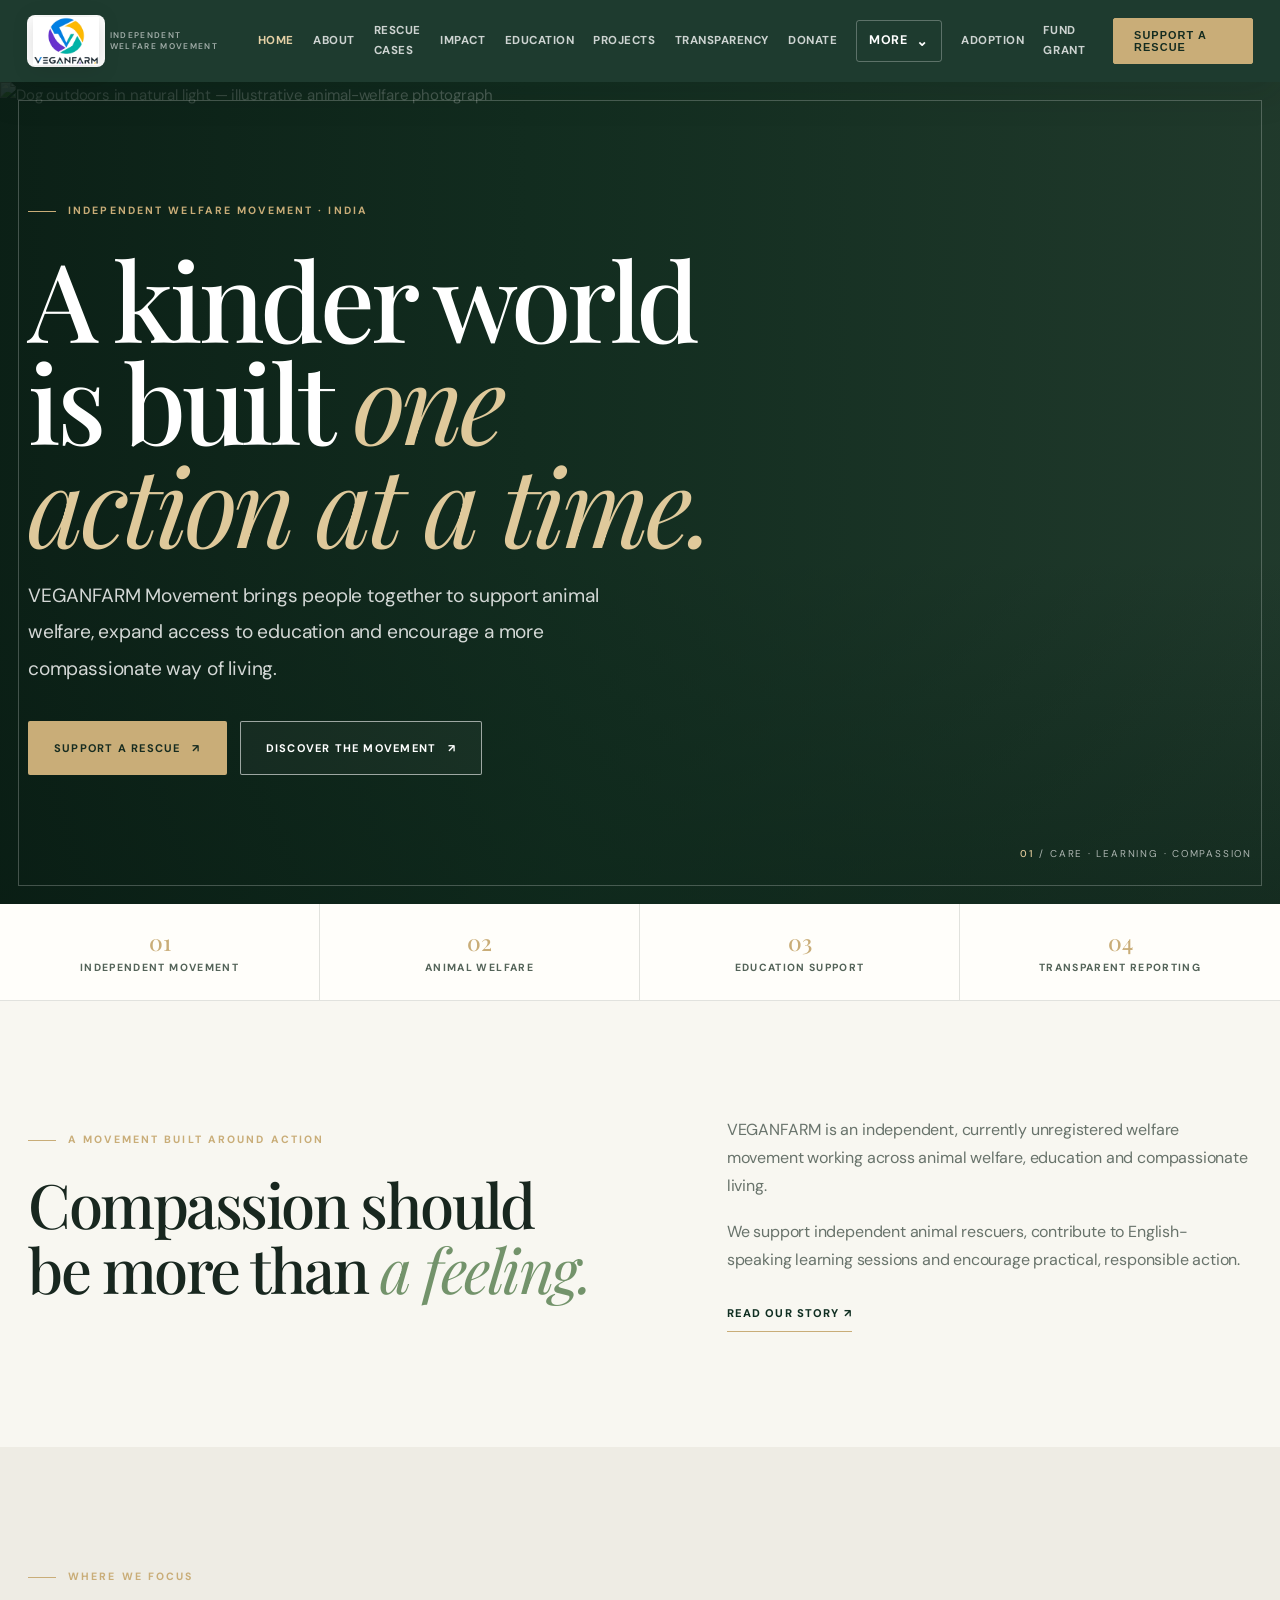
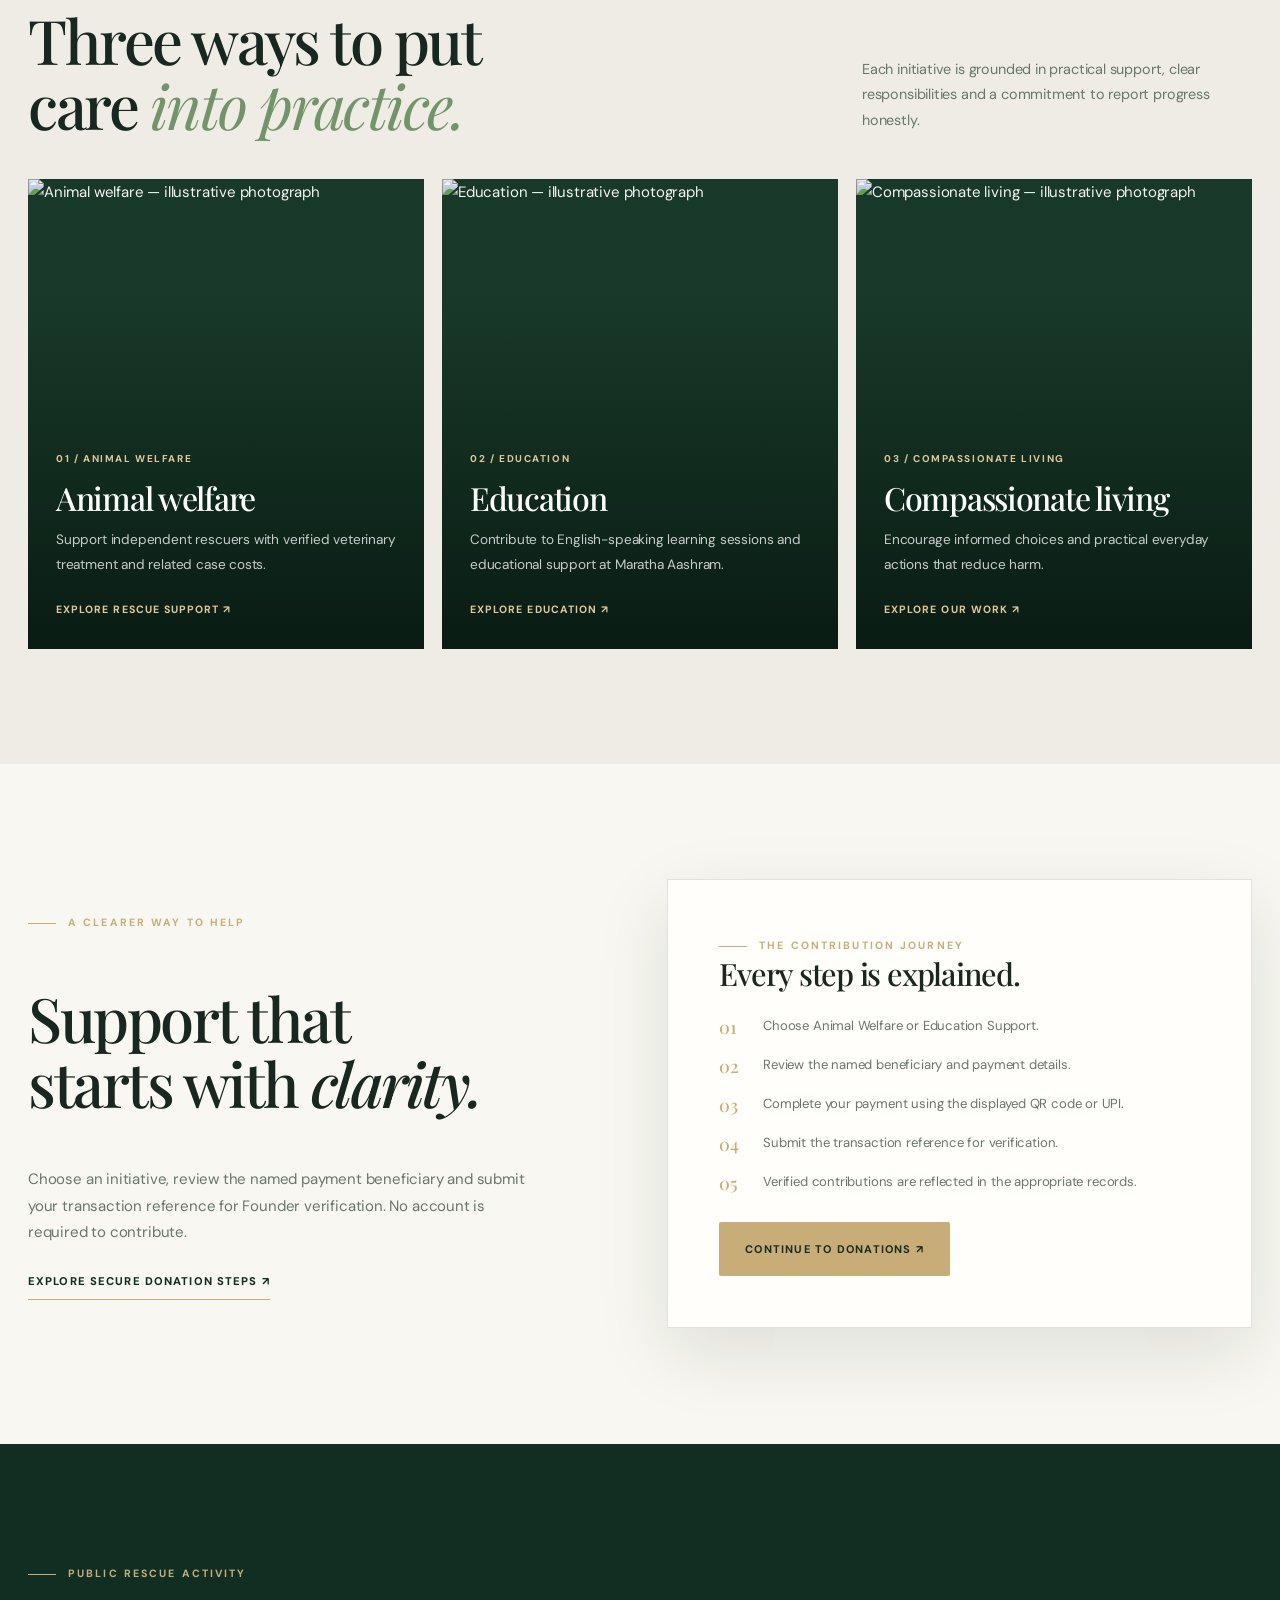
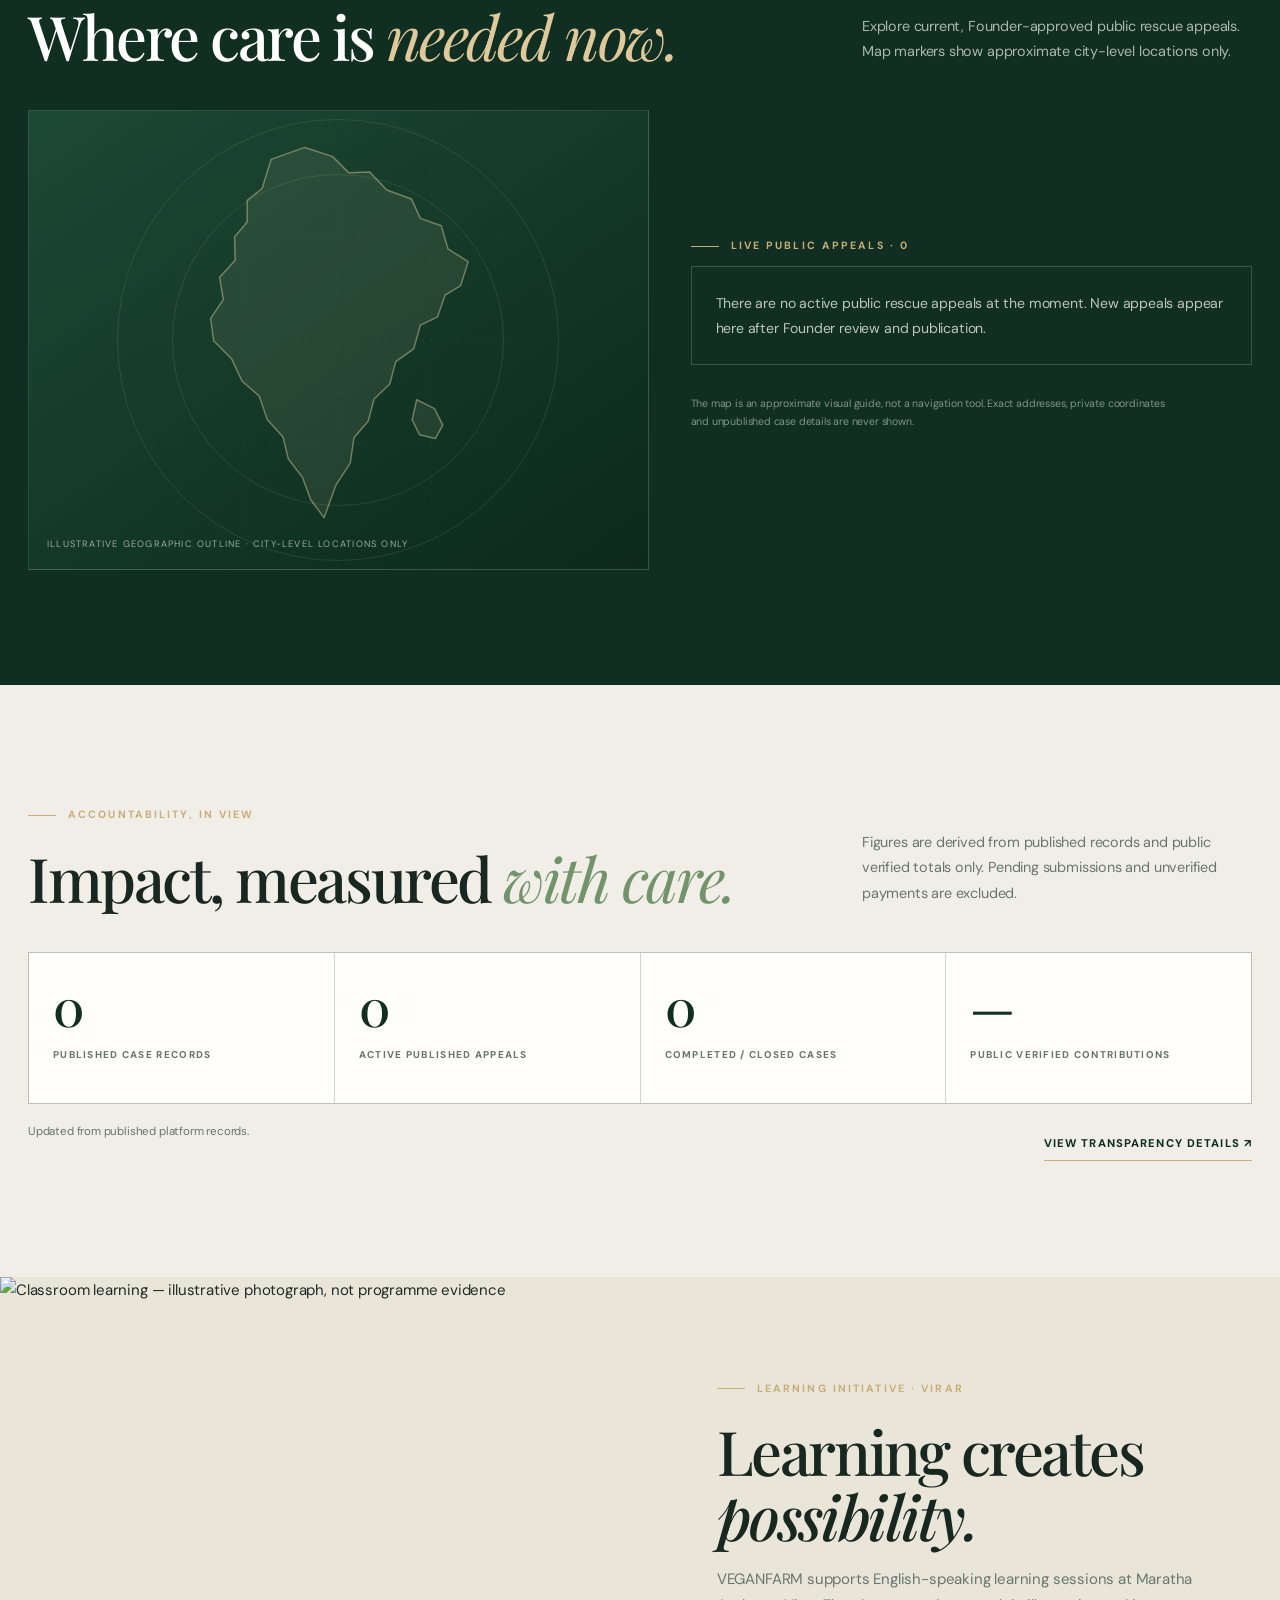
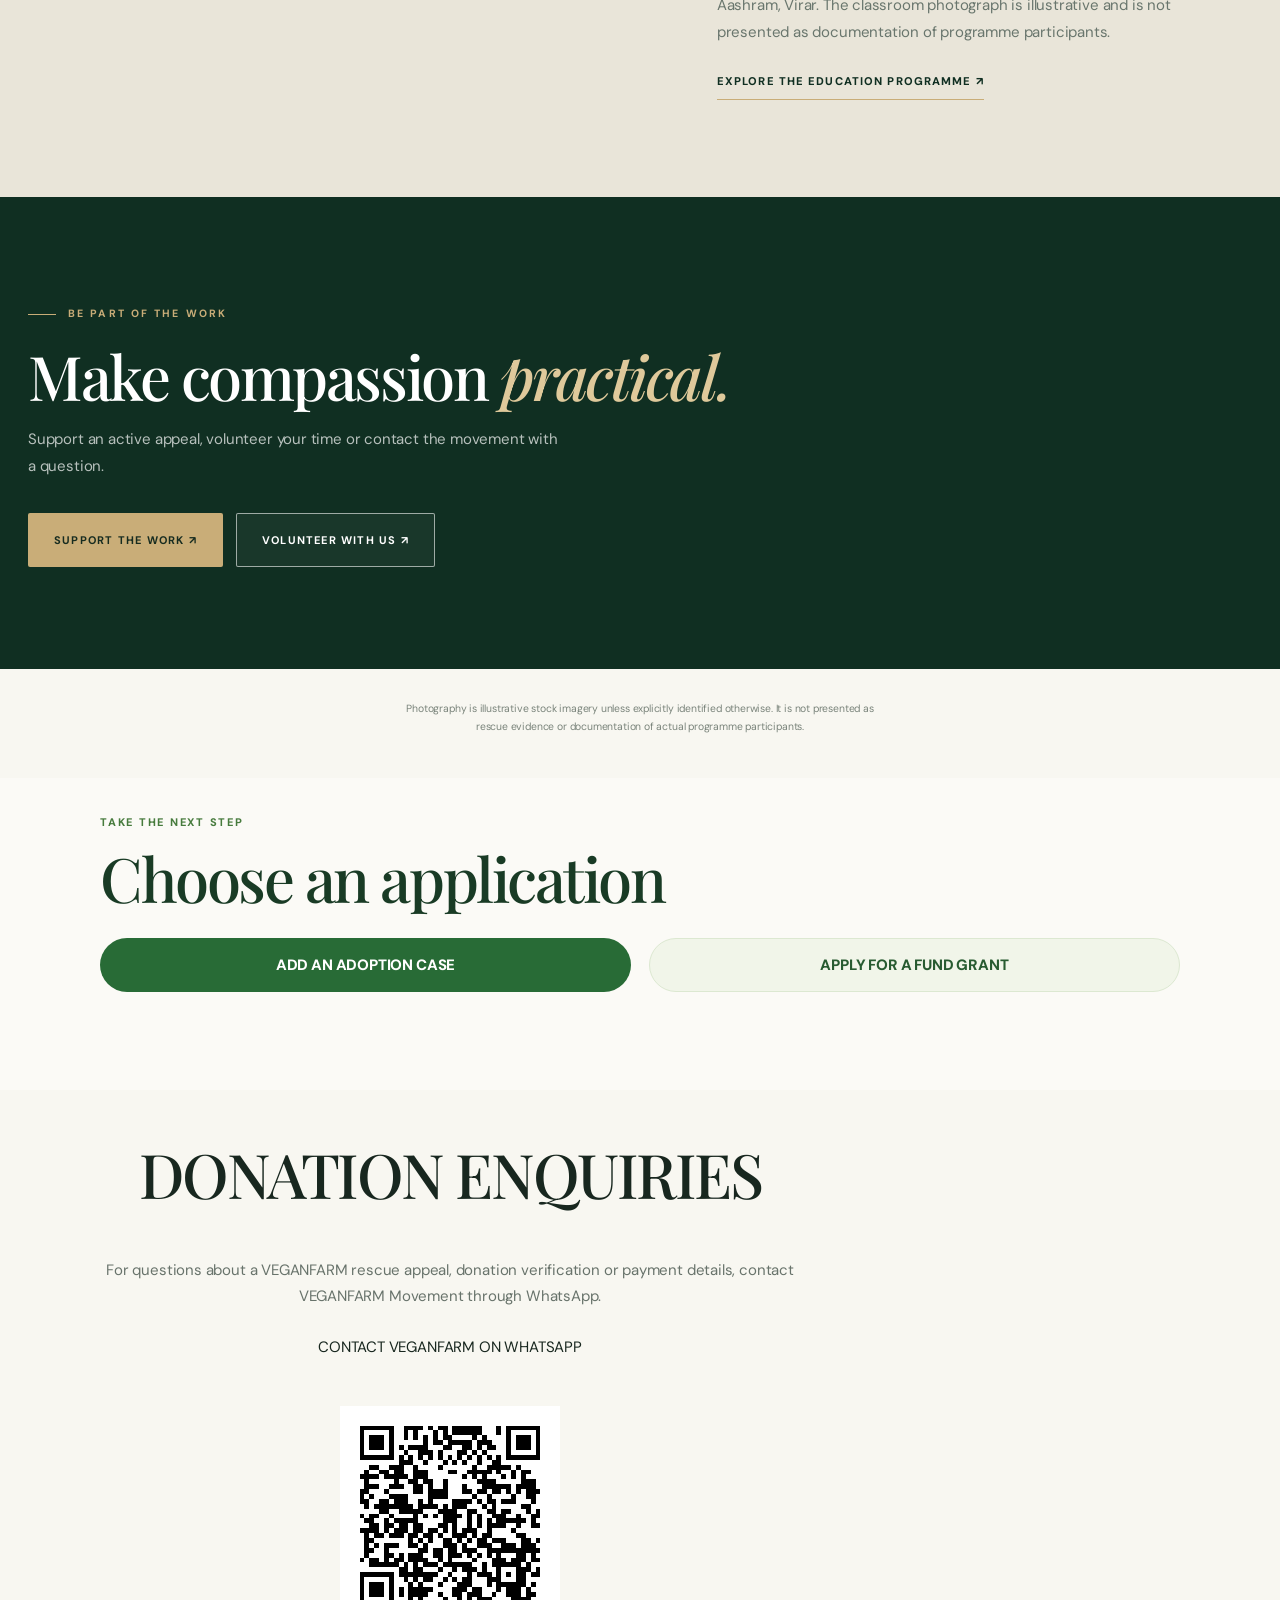
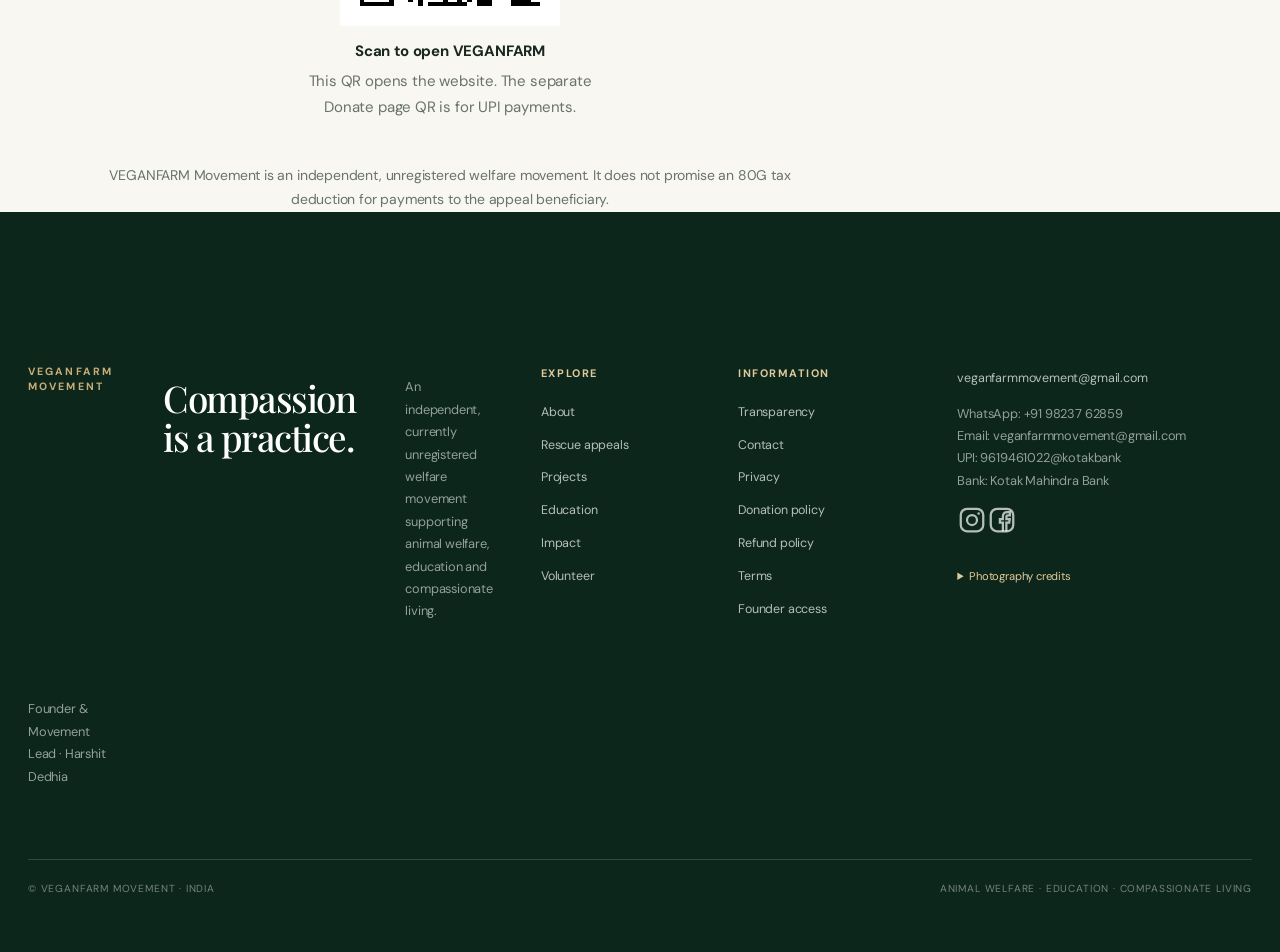
==== index.html @ 712d1281 "Refresh Founder queue error handling" ====
<!DOCTYPE html>
<html lang="en" dir="ltr"><head><meta charset="utf-8">
<meta name="viewport" content="width=device-width, initial-scale=1, viewport-fit=cover">
<meta name="vf-build" content="2026-11-27-persistence-1">
<meta name="description" content="VEGANFARM Movement is an independent, currently unregistered welfare movement working on animal welfare, vegan awareness and education. Donations are made to the named beneficiary shown on the Donate page.">
<link rel="canonical" href="https://veganfarmmovement.github.io/Welfare/">
<meta name="application-name" content="VEGANFARM Movement">
<meta name="keywords" content="VEGANFARM, VEGANFARM Movement, animal welfare, animal rescue support, vegan awareness, education, India">
<meta property="og:type" content="website">
<meta property="og:site_name" content="VEGANFARM Movement">
<meta property="og:url" content="https://veganfarmmovement.github.io/Welfare/">
<meta name="twitter:card" content="summary_large_image">
<meta name="twitter:title" content="VEGANFARM Movement | Animal Welfare & Education">
<meta name="twitter:description" content="An independent welfare movement supporting animal welfare, vegan awareness and education.">
<script type="application/ld+json">
{
  "@context": "https://schema.org",
  "@type": "Organization",
  "name": "VEGANFARM Movement",
  "alternateName": "VEGANFARM",
  "url": "https://veganfarmmovement.github.io/Welfare/",
  "description": "An independent welfare movement working on animal welfare, vegan awareness and education.",
  "email": "veganfarmmovement@gmail.com"
}
</script>
<meta name="theme-color" content="#F8F7F2">
<link rel="preload" as="image" href="https://images.unsplash.com/photo-1552053831-71594a27632d?auto=format&amp;fit=crop&amp;w=1440&amp;q=75">
<link rel="icon" href="data:image/svg+xml,%3Csvg xmlns=%27http://www.w3.org/2000/svg%27 viewBox=%270 0 100 100%27%3E%3Ctext y=%27.9em%27 font-size=%2790%27%3E%F0%9F%8C%B1%3C/text%3E%3C/svg%3E">
<title>VEGANFARM Movement – Animal Welfare, Vegan Awareness & Education</title>
<meta property="og:title" content="VEGANFARM Movement | Compassion in Action">
<meta property="og:description" content="Animal welfare, vegan awareness and education through community action.">
<meta name="robots" content="index,follow">
<link rel="preconnect" href="https://fonts.googleapis.com">
<link rel="preconnect" href="https://fonts.gstatic.com" crossorigin>


<link rel="preconnect" href="https://cdn.jsdelivr.net" crossorigin>
<link rel="dns-prefetch" href="//raw.githubusercontent.com">
<link rel="dns-prefetch" href="//images.unsplash.com">
<link rel="preconnect" href="https://images.unsplash.com">
<link rel="preconnect" href="https://isijlklxfdqhrlpjxadj.supabase.co">
<link rel="preload" as="script" href="https://cdn.jsdelivr.net/npm/@supabase/supabase-js@2" crossorigin>










<link rel="stylesheet" href="assets/veganfarm-frontend-v2.css?v=20261125-fonts-1">
<link rel="stylesheet" href="assets/veganfarm-luxury-cinematic.css?v=20261125-founder-console-2">

</head><body>

<a class="skip" href="#home" onclick="document.getElementById('app').focus();return false">Skip to content</a><nav><div class="wrap"><a class="logo" href="#home" aria-label="VEGANFARM Movement home" style="display:flex;align-items:center;gap:10px"><span style="background:#fff;border-radius:8px;padding:2px 6px;display:flex"><img src="[data-uri]" alt="VEGANFARM logo" style="height:52px;width:auto;display:block"></span><small>Movement</small></a>
<button id="mb" class="mbtn" aria-expanded="false" aria-controls="menu" onclick="togMenu()">Menu</button>
<div class="menu" id="menu"></div><a class="btn gold sm" href="#donate">Support a Rescue</a></div></nav><div id="ann" class="ann" role="status" hidden></div><div id="tick" class="tick" hidden></div>
<main id="app" tabindex="-1"></main>
<section id="wa" class="wa" hidden></section><footer><div class="wrap two"><div><b style="font-size:1.1rem">VEGANFARM Movement</b><p>VEGANFARM Movement is an independent, currently unregistered welfare movement. Donations are made to the named beneficiary shown on the Donate page.</p><p>Founder: Harshit Dedhia, Founder &amp; Movement Lead</p></div>
<div><p id="fcon"></p><p class="mut" style="font-size:12px">Animal welfare · Vegan awareness · Education</p><details class="vf-photo-credits"><summary>Photography credits</summary><p>Animal rescue dog: <a href="https://unsplash.com/photos/a-close-up-of-a-dog-looking-up-at-the-camera-MF0ZGVdWxkM" target="_blank" rel="noopener">Angela Handfest</a> · Farm animals: <a href="https://unsplash.com/photos/a-group-of-cows-grazing-in-a-field-1fbUIZ1uMiM" target="_blank" rel="noopener">Francesco Ungaro</a> · Street cat shelter: <a href="https://unsplash.com/photos/makeshift-shelter-with-tarps-and-wood-pallets-oYtETwr8L4o" target="_blank" rel="noopener">Tunahan Kuzgun</a> · Education: <a href="https://unsplash.com/photos/a-person-writing-on-a-notebook-with-a-pencil-c9NlNPByu_o" target="_blank" rel="noopener">Towfiqu barbhuiya</a> · Community volunteering: <a href="https://unsplash.com/photos/person-in-gloves-writing-on-clipboard-with-volunteers-in-background-HpW0eYZi0QI" target="_blank" rel="noopener">Vitaly Gariev</a> · All photographs from <a href="https://unsplash.com/license" target="_blank" rel="noopener">Unsplash</a> under the Unsplash License.</p></details>
<p><a href="#policy-privacy">Privacy</a> · <a href="#policy-donation">Donation</a> · <a href="#policy-refund">Refund</a> · <a href="#policy-terms">Terms</a> · <a href="#policy-financial">Financial transparency</a> · <a href="#policy-volunteer">Volunteer</a> · <a href="#policy-legal">Legal disclosure</a></p>
<p id="socf"></p><p><a href="#admin">Admin Dashboard</a> · <a href="#veganfarm-team">VEGANFARM Team</a></p></div></div></footer>
<div id="nf" aria-live="polite"></div><div id="toast"></div>
<script src="https://cdn.jsdelivr.net/npm/@supabase/supabase-js@2"></script>
<script>
/* Supabase client (publishable key only; never place a secret or service-role key in this file) */
(function(){
var SUPABASE_URL='https://isijlklxfdqhrlpjxadj.supabase.co';
var SUPABASE_PUBLISHABLE_KEY='sb_publishable_pfzx6EONVzzemRZ6jegG_Q_qvEqgMjS';
window.vfSupabase=null;
try{
if(window.supabase&&typeof window.supabase.createClient==='function'){
window.vfSupabase=window.supabase.createClient(SUPABASE_URL,SUPABASE_PUBLISHABLE_KEY,{auth:{persistSession:true,autoRefreshToken:true,detectSessionInUrl:true}});
window.vfRecoveryPending=false;
window.vfSupabase.auth.onAuthStateChange(function(event){
  if(event==='PASSWORD_RECOVERY'){
    window.vfRecoveryPending=true;
    if(typeof window.vfShowPasswordReset==='function')window.vfShowPasswordReset();
  }
});
}else{console.warn('Supabase library did not load; the site is running in sample mode.')}
}catch(err){window.vfSupabase=null;console.warn('Supabase initialisation failed:',err)}
})();
</script>
<script>
const $=s=>document.querySelector(s);
const toast=m=>{const t=$('#toast');t.textContent=m;t.className='s';setTimeout(()=>t.className='',2200)};
function copyUPI(){const id='9619461022@kotakbank';if(navigator.clipboard&&window.isSecureContext){navigator.clipboard.writeText(id).then(()=>toast('UPI ID copied')).catch(()=>window.prompt('Copy the UPI ID:',id));}else{window.prompt('Copy the UPI ID:',id);}}
/* Format verified monetary amounts without altering stored values. */
const inr=n=>'₹'+(Number(n)||0).toLocaleString('en-IN',{maximumFractionDigits:2});
const BGW='<rect width="400" height="300" fill="#f3f4f6"/>';
const DOG='<circle cx="200" cy="165" r="112" fill="#e5e7eb"/><ellipse cx="122" cy="150" rx="32" ry="60" fill="#6b7280" transform="rotate(20 122 150)"/><ellipse cx="278" cy="150" rx="32" ry="60" fill="#6b7280" transform="rotate(-20 278 150)"/><ellipse cx="200" cy="165" rx="80" ry="86" fill="#9ca3af"/><ellipse cx="200" cy="200" rx="46" ry="37" fill="#e5e7eb"/><path d="M190 214q10 28 20 0z" fill="#f3a6ab"/><ellipse cx="200" cy="182" rx="15" ry="10" fill="#111827"/><path d="M200 192v16M200 208q-13 12-26 3M200 208q13 12 26 3" stroke="#111827" stroke-width="3" fill="none" stroke-linecap="round"/><circle cx="170" cy="140" r="9" fill="#111827"/><circle cx="230" cy="140" r="9" fill="#111827"/><circle cx="173" cy="137" r="3" fill="#fff"/><circle cx="233" cy="137" r="3" fill="#fff"/>';
const CAT='<circle cx="200" cy="170" r="112" fill="#e6e9ec"/><polygon points="128,128 146,48 198,98" fill="#8d97a3"/><polygon points="272,128 254,48 202,98" fill="#8d97a3"/><polygon points="141,112 150,68 178,98" fill="#e5e7eb"/><polygon points="259,112 250,68 222,98" fill="#e5e7eb"/><ellipse cx="200" cy="172" rx="86" ry="76" fill="#a7b0bb"/><ellipse cx="168" cy="160" rx="11" ry="14" fill="#166534"/><ellipse cx="232" cy="160" rx="11" ry="14" fill="#166534"/><ellipse cx="168" cy="160" rx="3.5" ry="11" fill="#111827"/><ellipse cx="232" cy="160" rx="3.5" ry="11" fill="#111827"/><polygon points="191,186 209,186 200,198" fill="#d1d5db"/><path d="M200 198v10M200 208q-10 9-20 2M200 208q10 9 20 2" stroke="#4a4a4a" stroke-width="2.5" fill="none" stroke-linecap="round"/><path d="M120 190l-46-8M120 202l-44 8M280 190l46-8M280 202l44 8" stroke="#6b7280" stroke-width="2.5" stroke-linecap="round"/>';
const BOOK='<circle cx="200" cy="150" r="108" fill="#e5e7eb"/><path d="M92 112q54-18 108 6v118q-54-24-108-6z" fill="#fff" stroke="#6b7280" stroke-width="4" stroke-linejoin="round"/><path d="M308 112q-54-18-108 6v118q54-24 108-6z" fill="#ffffff" stroke="#6b7280" stroke-width="4" stroke-linejoin="round"/><path d="M112 140q32-8 66 2M112 162q32-8 66 2M112 184q32-8 66 2M222 142q34-10 66-2M222 164q34-10 66-2M222 186q34-10 66-2" stroke="#d1d5db" stroke-width="4" fill="none" stroke-linecap="round"/><g transform="rotate(35 300 90)"><rect x="288" y="40" width="22" height="110" rx="3" fill="#166534"/><polygon points="288,150 310,150 299,174" fill="#e5e7eb"/><polygon points="294,166 304,166 299,174" fill="#111827"/></g>';
const PENC='<circle cx="200" cy="150" r="108" fill="#e5e7eb"/><rect x="120" y="80" width="120" height="150" rx="8" fill="#fff" stroke="#6b7280" stroke-width="4"/><path d="M140 80v150" stroke="#166534" stroke-width="6"/><path d="M162 112h60M162 136h60M162 160h60M162 184h40" stroke="#d1d5db" stroke-width="4" stroke-linecap="round"/><g transform="rotate(20 270 150)"><rect x="258" y="70" width="20" height="120" rx="3" fill="#166534"/><polygon points="258,190 278,190 268,214" fill="#e5e7eb"/><polygon points="263,205 273,205 268,214" fill="#111827"/></g><g transform="rotate(-8 300 160)"><rect x="296" y="90" width="18" height="110" rx="3" fill="#8d97a3"/><polygon points="296,200 314,200 305,222" fill="#e5e7eb"/></g>';
const HEARTA='<circle cx="200" cy="150" r="108" fill="#e5e7eb"/><path d="M200 222C132 178 114 136 142 110c20-17 44-9 58 12 14-21 38-29 58-12 28 26 10 68-58 112z" fill="#166534"/><circle cx="118" cy="226" r="16" fill="#8d97a3"/><path d="M94 276q24-34 48 0z" fill="#8d97a3"/><circle cx="282" cy="226" r="16" fill="#166534"/><path d="M258 276q24-34 48 0z" fill="#166534"/>';
const PAWA='<circle cx="200" cy="150" r="108" fill="#e5e7eb"/><g fill="#6b7280"><ellipse cx="200" cy="190" rx="46" ry="36"/><ellipse cx="136" cy="140" rx="17" ry="25" transform="rotate(-20 136 140)"/><ellipse cx="174" cy="98" rx="17" ry="26"/><ellipse cx="226" cy="98" rx="17" ry="26"/><ellipse cx="264" cy="140" rx="17" ry="25" transform="rotate(20 264 140)"/></g>';
const DOCA='<rect x="130" y="46" width="140" height="200" rx="10" fill="#fff" stroke="#d1d5db" stroke-width="4"/><path d="M155 96h90M155 126h90M155 156h60" stroke="#d1d5db" stroke-width="5" stroke-linecap="round"/><circle cx="200" cy="205" r="14" fill="#e5e7eb"/>';
const ART={dog:BGW+DOG,cat:BGW+CAT,book:BGW+BOOK,pencil:BGW+PENC,heart:BGW+HEARTA,paw:BGW+PAWA,doc:BGW+DOCA};
const KIND={'Animal Medical Assistance':'dog','Aashram Education Support':'book','Animal Rescuer Support & Networking':'paw'};
const nb=s=>s.replace(/^<circle[^>]*\/>/,'');
const HERO='<rect width="600" height="480" fill="#f3f4f6"/><circle cx="300" cy="250" r="200" fill="#e5e7eb"/><g transform="translate(-14 84) scale(1.12)">'+nb(DOG)+'</g><g transform="translate(262 150) scale(.86)">'+nb(CAT)+'</g><path d="M300 120c-26-18-50-4-38 18 8 14 38 30 38 30s30-16 38-30c12-22-12-36-38-18z" fill="#166534"/>';
const img=(l,k)=>{k=k||(/creenshot/.test(l||'')?'doc':'dog');return `<div class="imgbox"><svg viewBox="0 0 400 300" preserveAspectRatio="xMidYMid slice" role="img" aria-label="${k=='doc'?'Document placeholder':'Illustration'}">${ART[k]||ART.dog}</svg><span class="cap">${k=='doc'?esc(l):'Illustration. '+esc(l)}</span></div>`};
const VF_PHOTOS={
  rescue:{id:'photo-1643786261573-9838e66d89dc',alt:'A shelter dog looking toward the camera outdoors',credit:'Angela Handfest',page:'https://unsplash.com/photos/a-close-up-of-a-dog-looking-up-at-the-camera-MF0ZGVdWxkM'},
  cow:{id:'photo-1710871329594-b962eb958bc9',alt:'A group of cows grazing in a green field',credit:'Francesco Ungaro',page:'https://unsplash.com/photos/a-group-of-cows-grazing-in-a-field-1fbUIZ1uMiM'},
  cat:{id:'photo-1762951002221-76fe0ce6b419',alt:'A street cat resting inside a simple outdoor shelter',credit:'Tunahan Kuzgun',page:'https://unsplash.com/photos/makeshift-shelter-with-tarps-and-wood-pallets-oYtETwr8L4o'},
  education:{id:'photo-1633442495686-e8b67cffab53',alt:'Hands writing in a notebook with a pencil',credit:'Towfiqu barbhuiya',page:'https://unsplash.com/photos/a-person-writing-on-a-notebook-with-a-pencil-c9NlNPByu_o'},
  community:{id:'photo-1758599668125-e154250f24bd',alt:'A volunteer recording community work on a clipboard while a team works outdoors',credit:'Vitaly Gariev',page:'https://unsplash.com/photos/person-in-gloves-writing-on-clipboard-with-volunteers-in-background-HpW0eYZi0QI'}
};
const vfPhoto=(key,label,extraClass)=>{const p=VF_PHOTOS[key];if(!p)return '';const src=w=>'https://images.unsplash.com/'+p.id+'?auto=format&fit=crop&w='+w+'&q=80';return '<figure class="vf-photo '+(extraClass||'')+'"><div class="vf-photo-media"><img src="'+src(900)+'" srcset="'+src(480)+' 480w, '+src(800)+' 800w, '+src(1200)+' 1200w" sizes="(max-width: 700px) 100vw, (max-width: 1100px) 50vw, 33vw" width="900" height="600" alt="'+p.alt+'" loading="lazy" decoding="async"></div>'+(label?'<figcaption>'+label+'</figcaption>':'')+'</figure>';};
const vfProjectPhoto=title=>/Aashram|Education/i.test(title)?'education':/Rescuer|Networking/i.test(title)?'cow':'rescue';

const CASES_SAMPLE=[];
const cases=[];
const NA='<span class="tag d">Awaiting information</span>';
const caseCard=c=>`<div class="card">${img(c.real?'Photo awaiting upload':'Sample placeholder — not a real case')}<div class="b">
<span class="tag${c.real?'':' d'}">${c.real?'Real case':'SAMPLE'}</span> <span class="tag">${c.status}</span>
<h3 style="margin-top:8px">${c.name}</h3><p class="mut" style="margin:0 0 8px">${c.type} · ${c.loc}</p>
<p style="margin:0 0 6px"><b>Condition:</b> ${c.cond}<br><b>Treatment:</b> ${c.treat}<br><b>Hospital:</b> ${c.hosp||NA}<br><b>Updated:</b> ${c.upd||NA}</p>
${c.target?`<div class="bar"><i style="width:${c.got/c.target*100}%"></i></div><p class="mut" style="margin:0 0 10px">Target ${inr(c.target)} · Verified ${inr(c.got)} · Remaining ${inr(c.target-c.got)}</p>`:`<p class="mut">Target: ${NA}<br>Verified amount: ${alloc(c.name)?inr(alloc(c.name)):NA}</p>`}
<div class="row"><a class="btn out sm" href="#case-${c.id}">View case</a><a class="btn sm" href="#donate">Support this animal</a></div></div></div>`;
const head=(t,s)=>`<section class="sec head"><div class="wrap"><h1 style="font-size:clamp(2.2rem,5vw,3.6rem)">${t}</h1><p class="mut" style="font-size:1.1rem">${s||''}</p></div></section>`;
const S=(c,alt)=>`<section class="sec ${alt?'alt':''}"><div class="wrap">${c}</div></section>`;
const sampleNote='';
const projects=[['Animal Medical Assistance','Funding veterinary treatment for injured and sick animals.'],['Aashram Education Support','Free English-speaking classes and monthly teacher salary support at Maratha Aashram, Virar.'],['Animal Rescuer Support &amp; Networking','Connecting and supporting people who rescue animals on the ground.']];
const projCard=p=>`<div class="card vf-project-image-card">${vfPhoto(vfProjectPhoto(p[0]),p[0])}<div class="b"><h3>${p[0]}</h3><p class="mut">${p[1]}</p><span class="tag d">Programme updates are shared when verified</span></div></div>`;
const finStats={toString:()=>`<div class="stats"><div><b>${inr(DT())}</b>Verified donations</div><div><b>${inr(EXP)}</b>Approved expenses</div><div><b>${inr(BAL())}</b>Available balance</div><div><b>${PEND.length}</b>Pending (not counted)</div></div>`};
const pol=(t)=>head(t,'')+S(`<p class="note">Draft placeholder. Final wording must be written and reviewed by the Trust. No registrations, certificates or approvals are claimed here.</p><p>Policy text will appear here.</p>`);
const donateForm=`<form onsubmit="event.preventDefault();toast('Sample: submission would go to pending review')"><label>Name</label><input required><label>Amount (₹)</label><input type="number" required><label>Support for</label><select><option>General animal medical fund</option><option>Aashram education</option></select><label>UPI transaction reference</label><input><label>Payment screenshot</label><input type="file" accept="image/*"><label><input type="checkbox" style="width:auto"> Show my name publicly</label><p class="mut">Submissions stay pending until the Founder verifies the payment.</p><button class="btn">Submit donation details</button></form>`;
const formPage=(t,s,fields,photo)=>head(t,s)+S((photo?vfPhoto(photo,'Community participation'):'')+'<form style="max-width:560px" onsubmit="event.preventDefault();toast(\'Sample: application would go to admin review\')">'+fields.map(f=>'<label>'+f+'</label>'+(f==='Message'?'<textarea rows=4></textarea>':'<input>')).join('')+'<br><button class="btn">Submit application</button></form>');
const P={
home:()=>`<div class="hero"><div class="ph" aria-hidden="true"></div><div class="wrap"><div class="in"><span style="display:inline-block;border:1px solid rgba(40,107,54,.24);border-radius:99px;padding:6px 14px;font-size:12px;letter-spacing:.12em;text-transform:uppercase;color:#286b36;margin-bottom:18px;background:rgba(255,253,245,.82)">ANIMAL WELFARE · EDUCATION · VEGAN AWARENESS</span><h1>HELP SAVE A LIFE.</h1><p>Every animal deserves compassion, medical care and a chance to live. Stand with us for a kinder world.</p><div class="row"><a class="btn gold" href="#cases">Support a Rescue</a><a class="btn gold" href="#donate">Donate Now</a><a class="btn out" href="#projects">Explore Our Work</a></div></div></div></div>`
+S(`<div class="vf-motion-intro"><span class="vf-motion-kicker">THE WORK WE STAND FOR</span><h2>Compassion, put into motion.</h2><p>Three connected ways to build a kinder community — through care, learning and everyday choices.</p></div><div class="vf-motion-grid"><a class="vf-motion-card vf-care" href="#cases"><span class="vf-motion-icon" aria-hidden="true"><svg viewBox="0 0 100 100"><path d="M50 82C36 70 15 54 15 34c0-13 9-22 21-22 8 0 13 5 14 12 2-7 8-12 16-12 12 0 21 9 21 22 0 20-22 37-37 48Z"/><path d="M50 24v47M30 48h40"/></svg></span><span class="vf-motion-label">ANIMAL WELFARE</span><strong>Stand beside animals in need.</strong><span class="vf-motion-link">Explore rescue support <span aria-hidden="true">↗</span></span><i class="vf-orbit vf-orbit-one"></i><i class="vf-orbit vf-orbit-two"></i></a><a class="vf-motion-card vf-learn" href="#education"><span class="vf-motion-icon" aria-hidden="true"><svg viewBox="0 0 100 100"><path d="M12 25c15-7 27-4 38 5v53c-11-9-23-12-38-5V25Zm76 0c-15-7-27-4-38 5v53c11-9 23-12 38-5V25Z"/><path d="M24 39c8-2 14-1 20 3M24 51c8-2 14-1 20 3M76 39c-8-2-14-1-20 3M76 51c-8-2-14-1-20 3"/></svg></span><span class="vf-motion-label">EDUCATION</span><strong>Make room for learning.</strong><span class="vf-motion-link">Explore education <span aria-hidden="true">↗</span></span><i class="vf-orbit vf-orbit-one"></i><i class="vf-orbit vf-orbit-two"></i></a><a class="vf-motion-card vf-vegan" href="#projects"><span class="vf-motion-icon" aria-hidden="true"><svg viewBox="0 0 100 100"><path d="M50 82V42M50 57C25 57 17 42 18 20c21-1 37 7 32 37ZM50 47c0-22 14-34 34-33 2 22-8 37-34 39M30 82h40"/></svg></span><span class="vf-motion-label">VEGAN AWARENESS</span><strong>Choose kindness in daily life.</strong><span class="vf-motion-link">Explore our projects <span aria-hidden="true">↗</span></span><i class="vf-orbit vf-orbit-one"></i><i class="vf-orbit vf-orbit-two"></i></a></div>`,1)
+S(`<h2>Who we are</h2><p>VEGANFARM Movement is an independent welfare organisation working on animal welfare, vegan awareness and education, led by Harshit Dedhia.</p><a class="btn out" href="#about">About us</a>`)
+S(`<div class="vf-photo-story"><div class="vf-photo-story-copy"><span class="vf-photo-eyebrow">A MORE COMPASSIONATE WORLD</span><h2>Every life deserves care.</h2><p>From street animals and farm animals to learning spaces and everyday food choices, compassion can take many forms.</p></div><div class="vf-photo-story-grid">${vfPhoto('rescue','Animal care')}${vfPhoto('cow','Farm animals')}${vfPhoto('cat','Street animal care')}${vfPhoto('community','Community compassion')}</div></div>`)
+S(`<h2>Animals who need help now</h2><div class="grid">${cases.length?cases.map(caseCard).join(''):EMPTYC}</div>`,1)
+S(`<h2>Our impact</h2>${sampleNote}<div class="stats"><div><b>0</b>Animals assisted</div><div><b>0</b>Cases supported</div><div><b>${inr(0)}</b>Medical aid</div><div><b>—</b>Education initiative</div></div>`)
+S(`<h2>Our projects</h2><div class="grid">${projects.map(projCard).join('')}</div>`,1)
+S(`${COMM()}<h2 style="margin-top:44px">How donations help</h2><p>Donations are paid to the beneficiary account displayed on the Donate page. The Founder verifies each payment and records it against the selected case or project. Pending submissions are never counted as received money.</p><a class="btn" href="#donate">See how to donate</a>`)
+S(`<h2>Financial transparency</h2>${sampleNote}${finStats}<p style="margin-top:16px"><a href="#transparency">Open full report</a></p>`,1)
+S(`<h2>Volunteer with us</h2><p>Share your time and skills. Every application is reviewed by an admin.</p><a class="btn out" href="#volunteer">Apply to volunteer</a>`),
about:()=>head('About VEGANFARM Movement','an independent welfare organisation working on animal welfare, vegan awareness and education.')+S(`<div class="grid"><div class="card"><div class="b"><h3>Mission</h3><p>Provide compassion and medical care to animals in need. (Draft copy — Founder to confirm.)</p></div></div><div class="card"><div class="b"><h3>Vision</h3><p>A community where every animal has a chance to live. (Draft copy.)</p></div></div><div class="card"><div class="b"><h3>Values</h3><p>Compassion, honesty and transparency. (Draft copy.)</p></div></div></div><p style="margin-top:24px">VEGANFARM Movement is an independent, unregistered welfare movement. Payments for its appeals are made to the beneficiary account shown on the Donate page.</p>`),
cases:()=>head('Animal rescue cases','Verified cases needing support.')+S(`<div class="grid">${cases.length?cases.map(caseCard).join(''):EMPTYC}</div>`),
impact:()=>head('Our impact','')+S(`${sampleNote}<div class="stats"><div><b>0</b>Animals assisted</div><div><b>0</b>Rescue cases supported</div><div><b>${inr(0)}</b>Medical assistance</div><div><b>—</b>Education initiatives</div><div><b>—</b>Community activities</div></div>`),
projects:()=>head('Our projects','')+S(`<div class="grid vf-project-grid">${projects.map(p=>`<div class="card vf-project-image-card">${vfPhoto(vfProjectPhoto(p[0]),p[0])}<div class="b"><h3>${p[0]}</h3><p class="mut">${p[1]}</p><p class="mut">Objectives, activities, updates: ${NA}</p><a class="btn sm" href="#donate">Support this project</a></div></div>`).join('')}</div>`),
education:()=>head('Education initiative','Maratha Aashram, Virar.')+S(`<div class="two"><div><p>The initiative includes free English-speaking classes and monthly teacher salary support.</p><p class="note">The programme supports English-speaking education at Maratha Aashram, Virar. Updates are shared when programme information is confirmed.</p><a class="btn" href="#donate">Support education</a>`),
stories:()=>head('Rescue stories','')+S(`<p class="note">No rescue stories are published yet. Stories appear here after the Founder approves them.</p>`),
volunteer:()=>formPage('Volunteer','Tell us how you’d like to help.',['Name','Email','Phone','City','Areas of interest','Availability','Message'],'community'),
donate:()=>head('Donate','Domestic contributions only. VEGANFARM is currently unregistered and does not independently issue tax-deduction receipts. Check the legal receiving entity and payment recipient before paying. Foreign contributions are not accepted.')+S(`<div class="note" style="margin-bottom:16px"><b>Important payment and legal disclosure:</b> This website does not accept foreign contributions. The payment beneficiary shown below must be checked before transfer. The beneficiary name alone does not establish that the account belongs to Niswarth Seva 1008 Charitable Trust. Do not pay if the recipient or receiving organisation is unclear. VEGANFARM does not independently issue 80G receipts or promise tax deductions.</div><div class="two"><div><div class="card"><div class="b"><h3>Pay by UPI</h3><p>Payment recipient: <b>Niswarth Seva 1008 Charitable Trust</b><br>UPI ID: <b>9619461022@kotakbank</b></p><img src="${QR}" alt="UPI QR code for Niswarth Seva 1008 Charitable Trust" style="display:block;width:260px;height:260px;max-width:100%;object-fit:contain;background:#fff;padding:12px;border:1px solid var(--line);border-radius:14px"><p class="mut" style="margin-top:12px">1. Pay to the UPI ID. 2. Submit the form with your reference and screenshot. 3. The Founder verifies it and it then appears in the records.</p><p class="mut">WhatsApp +91 98237 62859 · veganfarmmovement@gmail.com</p></div></div></div><div>${G.on?G80N:''}${donateForm}</div></div>`),
transparency:()=>head('Financial transparency','Only verified donations and approved expenses are shown.')+S(`${sampleNote}${finStats}<h3 style="margin-top:32px">Project-wise summary</h3><div class="scroll"><table><tr><th>Project</th><th>Verified</th><th>Spent</th></tr><tr><td>Animal Medical Assistance</td><td>${inr(60000)}</td><td>${inr(0)}</td></tr><tr><td>Aashram Education Support</td><td>${inr(24000)}</td><td>${inr(0)}</td></tr></table></div><h3 style="margin-top:32px">Recent donations (names masked)</h3><div class="scroll"><table><tr><th>Date</th><th>Donor</th><th>Amount</th></tr><tr><td>02 Nov 2026</td><td>R*** S.</td><td>${inr(2000)}</td></tr><tr><td>28 Oct 2026</td><td>Anonymous</td><td>${inr(500)}</td></tr></table></div>`),
contact:()=>head('Contact us','WhatsApp +91 98237 62859 · veganfarmmovement@gmail.com')+S(`<p>VEGANFARM Movement is an independent, currently unregistered welfare organisation. Follow our work on Instagram and Facebook.</p><p style="color:var(--g)">${SOC}</p><form style="max-width:560px" onsubmit="event.preventDefault();toast('Sample: message sent')"><label>Name</label><input><label>Email</label><input><label>Message</label><textarea rows=4></textarea><br><button class="btn">Send message</button></form>`),
'case-archived':()=>head('Case not available','This case is not published.')+S('<a class="btn out" href="#cases">See rescue cases</a>'),
'policy-privacy':()=>pol('Privacy Policy'),'policy-donation':()=>pol('Donation Policy'),'policy-refund':()=>pol('Refund Policy'),'policy-terms':()=>pol('Terms and Conditions'),'policy-financial':()=>pol('Financial Transparency Policy'),'policy-volunteer':()=>pol('Volunteer Policy')};
const AD=[['admin','Overview'],['admin-cases','Rescue cases'],['admin-appeals','Appeal submissions'],['admin-animals','Animals'],['admin-donations','Donations'],['admin-expenses','Expenses'],['admin-finance','Financials'],['admin-ledger','Ledger'],['admin-team','Team'],['admin-content','Website content'],['admin-history','Case history'],['admin-audit','Audit history'],['admin-roles','Role permissions']];
const act=(a)=>a.map(x=>`<button class="btn sm ${x[1]||''}" onclick="toast('Preview only. Built in Phase 2: ${x[0]}')">${x[0]}</button>`).join(' ');
const tbl=(h,r)=>`<div class="scroll"><table><tr>${h.map(x=>`<th>${x}</th>`).join('')}</tr>${r.map(x=>`<tr>${x.map(y=>`<td>${y}</td>`).join('')}</tr>`).join('')}${r.length?'':`<tr><td colspan="${h.length}" class="mut">No records yet.</td></tr>`}</table></div>`;
const A={
admin:()=>`<h2>Overview</h2>${sampleNote}<div class="stats"><div><b>3</b>Total cases</div><div><b>2</b>Active</div><div><b>1</b>Completed</div><div><b>3</b>Pending submissions</div><div><b>${inr(84000)}</b>Verified donations</div><div><b>${inr(51500)}</b>Approved expenses</div><div><b>${inr(32500)}</b>Available balance</div></div><p class="note">Production data policy: the live database starts empty. No sample cases, donations, expenses, donors or ledger entries are ever loaded into it.</p><h3 style="margin-top:28px">Recent activity</h3>${tbl(['When','Activity'],[['Today','Donation submission awaiting review (sample)'],['Yesterday','Team member submitted case update (sample)']])}`,
'admin-cases':()=>`<h2>Rescue cases</h2><div class="row" style="margin-bottom:14px">${act([['Add new case'],['Upload photos','out'],['Upload video','out'],['Upload medical documents','out']])}</div>${tbl(['Case','Status','Target','Actions'],CASES_SAMPLE.map(c=>[c.name,c.status,c.target?inr(c.target):NA,act([['Edit','out'],['Publish'],['Unpublish','out'],['Archive','out'],['Add update','out'],['Change target','out']])+' <a class="btn out sm" href="#admin-history">History</a>']))}`,
'admin-donations':()=>`<h2>Donations</h2>${sampleNote}${tbl(['Donor','Amount','Reference','Screenshot','Status','Actions'],[['A. Shah (sample)',inr(2000),'UPI-0001','<a href="#admin-donations">image</a>','<span class="tag d">Pending</span>','<a class="btn sm" href="#admin-verify">Review</a> '+act([['Verify payment'],['Reject submission','out'],['View screenshot','out']])],['B. Patel (sample)',inr(500),'UPI-0002','image','<span class="tag">Verified</span>',''],['C. Rao (sample)',inr(100),'—','none','Rejected','']])}`,
'admin-expenses':()=>`<h2>Expenses</h2><div class="row" style="margin-bottom:14px">${act([['Add expense']])}</div>${tbl(['Date','Category','Project','Amount','Receipt','Status'],[])}`,
'admin-finance':()=>`<h2>Financials</h2>${sampleNote}${tbl(['Item','Amount'],[['Opening balance',inr(0)],['Verified donations',inr(84000)],['Approved refunds received',inr(0)],['Approved expenses',inr(51500)],['Refunds paid',inr(0)],['<b>Available balance</b>','<b>'+inr(32500)+'</b>']])}`,
'admin-team':()=>`<h2>Team</h2><div class="row" style="margin-bottom:14px">${act([['Invite member']])}</div>${tbl(['Member','Role','Status','Actions'],[['Harshit Dedhia','Founder','Founder account. Two-factor login is set up in Phase 2','']])}<p class="mut" style="margin-top:12px">Only the Founder approves donations, expenses and access.</p>`,
'admin-audit':()=>`<h2>Audit history</h2>${sampleNote}${tbl(['User','Action','When','Record','Change'],HIST.map(x=>[x[1],esc(x[3]),x[0],x[2],'-']))}`};
const G={no:'',f:'',t:'',ca:false,on:false};
const G80N='';
function g80s(){const ok=G.no&&G.f&&G.t&&G.ca;if(!ok&&G.on){G.on=false;commit();return}$('#g80t').disabled=!ok;$('#g80h').textContent=ok?'Ready. You can switch the notice on.':'The switch unlocks after every field is filled and the CA box is ticked.'}
let subs=[{id:'S-101',n:'Sample animal A (SAMPLE)',d:'05 Nov',s:'Pending review'},{id:'S-102',n:'Sample animal B (SAMPLE)',d:'01 Nov',s:'Approved'},{id:'S-103',n:'Sample animal C (SAMPLE)',d:'28 Oct',s:'Rejected',r:'Photos too blurry. Please upload clearer ones (sample reason).'}];
let notes=[['03 Nov','S-103 was rejected: photos too blurry (sample).'],['01 Nov','S-102 was approved and is now live (sample).']];
let vs=0,vchk=false,lf='All',lsel=null,chs=0;
function sim(id,ok){const s=subs.find(x=>x.id==id);s.s=ok?'Approved':'Rejected';if(!ok)s.r='Needs more detail (sample reason).';notes.unshift(['Just now',id+' was '+(ok?'approved':'rejected')+' by the Founder (sample).']);toast('Sample: Founder '+(ok?'approved ':'rejected ')+id);go()}
const st=s=>`<span class="tag${s=='Pending review'?' d':s=='Rejected'?' r':''}">${s}</span>`;
const TN=[['team-subs','My submissions'],['team-submit','Submit rescue case'],['team-upload','Upload media &amp; bills'],['team-notes','Notifications']];
const TV={
'team-subs':()=>`<h2>My submissions</h2>${sampleNote}<p>Status path: ${st('Draft')} then ${st('Pending review')} then Approved or Rejected. You can edit a submission until it is approved.</p>${tbl(['ID','Animal','Submitted','Status','Actions'],subs.map(s=>[s.id,s.n,s.d,st(s.s),(s.s=='Approved'?'<span class="mut">Locked</span>':act([['Edit','out']]))+(s.s=='Pending review'?` <button class="btn gold sm" onclick="sim('${s.id}',1)">Sample: Founder approves</button> <button class="btn out sm" onclick="sim('${s.id}',0)">Sample: Founder rejects</button>`:'')+(s.r?`<br><span class="mut">Reason: ${s.r}</span>`:'')]))}`,
'team-submit':()=>`<h2>Submit a rescue case</h2><p class="note">SAMPLE. Fundraising targets and amounts received are set by the Founder only. Your submission stays Pending until the Founder reviews it.</p><form style="max-width:560px" onsubmit="event.preventDefault();subs.unshift({id:'S-'+(100+subs.length+1),n:this.elements[0].value||'New case (SAMPLE)',d:'Today',s:'Pending review'});toast('Sample: sent for Founder review');location.hash='team-subs'"><label>Animal name</label><input><label>Animal type</label><input><label>Rescue location</label><input><label>Medical condition</label><input><label>Treatment required</label><input><label>Description</label><textarea rows=4></textarea><div class="row" style="margin-top:16px"><button class="btn">Submit for review</button><button type="button" class="btn out" onclick="toast('Sample: draft saved')">Save draft</button></div></form>`,
'team-upload':()=>`<h2>Upload photos, videos and bills</h2><p class="note">SAMPLE. Nothing is uploaded. Photos and videos become public only after Founder approval. Veterinary bills and medical documents go to private storage and are never public unless the Founder approves it.</p><div style="max-width:560px"><label>Attach to submission</label><select>${subs.filter(s=>s.s!='Approved').map(s=>`<option>${s.id} ${s.n}</option>`).join('')}</select><label>Animal photographs and videos</label><input type="file" multiple accept="image/*,video/*"><label>Veterinary bills and medical documents (private)</label><input type="file" multiple><br><br><button class="btn" onclick="toast('Sample: files would be attached')">Attach files</button></div>`,
'team-notes':()=>`<h2>Notifications</h2>${sampleNote}${tbl(['When','Message'],notes)}`};
function TEAM(h){if(h=='team')return `<section class="sec"><div class="wrap" style="max-width:460px"><h1 style="font-size:2.2rem">Team member sign in</h1><p class="note">SAMPLE. There is no real login or backend. In production each member has an individual account, verified email and Founder approval.</p><form onsubmit="event.preventDefault();location.hash='team-subs'"><label>Email</label><input type="email"><label>Password</label><input type="password"><br><br><button class="btn">Sign in</button></form><p class="mut" style="margin-top:14px">New member? Use the long single-use invitation link from the Founder. Access starts only after the Founder approves you.</p></div></section>`;
return `<div class="adm"><div class="side"><p class="mut" style="padding:0 12px;margin:0 0 8px">Team dashboard<br>(sample)</p>${TN.map(x=>`<a class="${h==x[0]?'on':''}" href="#${x[0]}">${x[1]}</a>`).join('')}<a href="#team">Sign out</a></div><div class="main">${(TV[h]||TV['team-subs'])()}</div></div>`}
const VS=[{n:'A. Shah (SAMPLE)',a:2000,ref:'UPI-1001',dup:false},{n:'D. Mehta (SAMPLE)',a:500,ref:'UPI-0002',dup:true}];
const LG=[];
const REL={3:'Reversed by entry 4',4:'Reverses entry 3',9:'Adjusted by entry 10',10:'Corrects entry 9'};
const CH=[{n:'Archived case record',id:'—',tl:[],fin:'No case selected.',ar:'—'}];
const RP=[['View published cases, stories and transparency totals','Yes','Yes','Yes'],['Send donation, volunteer and contact forms','Yes','Yes','Yes'],['Log in with an individual account','Yes','After approval','No'],['Submit rescue cases and updates','Yes','Yes (pending review)','No'],['Upload photos, videos, bills and documents','Yes','Yes','No'],['Edit or delete a submitted case','Yes','No','No'],['See the status of submitted cases','Yes','Yes (status only)','No'],['Submit new rescue cases (the Founder approves before publishing)','Yes','Yes','No'],['Publish, unpublish or archive cases','Yes','No','No'],['Set or change fundraising targets','Yes','No (can request a change)','No'],['See donor names, contact numbers, UPI references and payment screenshots','Yes','No','No'],['See donation amounts or status','Yes','No','No'],['Verify or reject donations','Yes','No','No'],['Approve or reject expenses','Yes','No','No'],['Add ledger entries','Via approvals only','No','No'],['Edit or delete ledger entries','No (append-only)','No','No'],['Approve, suspend or revoke team access','Yes','No','No'],['Change Founder permissions or security settings','Yes','No','No'],['Manage website content and applications','Yes','No','No']];
Object.assign(A,{
'admin-verify':()=>{const v=VS[vs];return `<h2>Verify donation submission</h2>${sampleNote}<div class="row" style="margin-bottom:14px"><button class="btn sm ${vs?'out':''}" onclick="vs=0;vchk=false;go()">Submission 1</button><button class="btn sm ${vs?'':'out'}" onclick="vs=1;vchk=false;go()">Submission 2 (duplicate reference)</button></div>${v.dup?'<p class="note" style="border-color:#a3392b"><b>Duplicate transaction reference.</b> UPI-0002 already exists on a verified donation (B. Patel, SAMPLE). Verification is blocked until you resolve this, for example by rejecting this submission.</p>':''}<div class="two"><div>${img('Payment screenshot placeholder (private storage)')}<div class="row" style="margin-top:8px">${act([['View full size','out'],['Download','out']])}</div></div><div><h3>Details submitted by donor</h3><p>Name: ${v.n}<br>Amount: ${inr(v.a)}<br>Reference: ${v.ref}<br>Supporting: General animal medical fund</p><div class="note"><b>OCR suggestion only</b><br>Read from the screenshot: amount ${inr(v.a)}, reference ${v.ref}. OCR only suggests details and never verifies a payment. Check the VEGANFARM’s internal payment records.</div><label><input type="checkbox" style="width:auto" ${vchk?'checked':''} onchange="vchk=this.checked;$('#vb').disabled=!vchk||${v.dup}"> I checked the VEGANFARM’s internal payment records</label><div class="row" style="margin-top:12px"><button id="vb" class="btn" ${vchk&&!v.dup?'':'disabled'} onclick="toast('Sample: would verify and append a ledger entry')">Verify payment</button><button class="btn out" onclick="toast('Sample: submission rejected')">Reject submission</button></div><h3 style="margin-top:20px">Verification history</h3>${tbl(['When','Who','Event'],[['Today','Donor','Submission created as Pending'],['-','-','No Founder decision yet']])}</div></div>`},
'admin-ledger':()=>{let b=0;const full=LG.map(e=>{b+=e[4];return [...e,b]});const rows=full.filter(e=>lf=='All'||e[2]==lf);const e=lsel&&full.find(x=>x[0]==lsel);return `<h2>Financial ledger</h2>${sampleNote}<p class="note">Append-only. Entries cannot be edited or deleted. Mistakes are fixed with a reversal or adjustment entry, and every entry records who did it and when.</p><div class="stats"><div><b>${inr(DT())}</b>Verified donations (net)</div><div><b>${inr(EXP)}</b>Approved expenses (net)</div><div><b>${inr(BAL())}</b>Available balance</div></div><p class="mut">The public site does not publish the overall internal ledger or available balance. Case-level progress is shown separately for active appeals. Pending and rejected items are not counted.</p><div class="row" style="margin:12px 0"><select style="width:auto" onchange="lf=this.value;go()">${['All','Donation','Expense','Reversal','Adjustment'].map(x=>`<option ${x==lf?'selected':''}>${x}</option>`).join('')}</select>${act([['Add reversal entry','out'],['Add adjustment entry','out'],['Export CSV','out']])}</div>${tbl(['#','Date','Type','Linked record','Amount','Balance','Responsible','History'],rows.map(r=>[r[0],r[1],`<span class="tag${r[2]=='Reversal'||r[2]=='Adjustment'?' d':''}">${r[2]}</span>`,r[3],`<span class="${r[4]<0?'neg':'pos'}">${r[4]<0?'−':'+'}${inr(Math.abs(r[4]))}</span>`,inr(r[5]),'Founder (SAMPLE)',`<button class="btn out sm" onclick="lsel=${r[0]};go()">History</button>`]))}${rows.length?'':'<p class="mut">No ledger entries yet. Entries are added only when the Founder verifies a donation or approves an expense.</p>'}${e?`<h3 style="margin-top:24px">Entry ${e[0]} history</h3>${tbl(['When','Who','Event'],[[e[1],'Founder (SAMPLE)','Approved source record, then appended ledger entry'],[e[1],'System','Balance after entry: '+inr(e[5])],['-','-',REL[e[0]]||'No reversal or adjustment']])}`:''}`},
'admin-history':()=>{const c=CH[chs];return `<h2>Rescue case history</h2>${sampleNote}<div class="row" style="margin-bottom:14px">${CH.map((x,i)=>`<button class="btn sm ${i==chs?'':'out'}" onclick="chs=${i};go()">${x.n}</button>`).join('')}</div><p class="mut">Case ID: ${c.id} (sample format)</p><div class="two"><div><h3>Timeline and updates</h3><div class="tl">${c.tl.map(e=>`<div><b>${e[0]}</b><br><span class="mut">${e[1]}</span></div>`).join('')}</div></div><div><h3>Financial links</h3><p>${c.fin}</p><h3>Archival history</h3><p>${c.ar}</p><div class="row">${act([['Archive','out'],['Restore','out']])}<button class="btn out sm" disabled>Delete (not available)</button></div><p class="note" style="margin-top:16px"><b>Cases linked to donations or expenses cannot be permanently deleted.</b> Use Archive instead. Errors are corrected with reversal or adjustment entries, so the full history is kept.</p></div></div>`},
'admin-roles':()=>`<h2>Role permissions</h2><p class="note">SAMPLE overview of who can do what. In production these rules are enforced by the database, not only by the screens. The Founder role is assigned server-side, never through signup.</p>${tbl(['Action','Founder','Team member','Public'],RP.map(r=>[r[0],...r.slice(1).map(v=>`<span class="tag${v.startsWith('No')?' r':''}">${v}</span>`)]))}`,
'admin-80g':()=>{const ok=G.no&&G.f&&G.t&&G.ca;return `<h2>80G settings</h2><p class="note">Founder-only. Team members cannot see this screen. The notice is OFF by default. This setting applies only to the separate Trust and must not be used for VEGANFARM appeal payments. It does not promise a tax deduction.</p><div class="two"><div><label>80G approval number</label><input value="${G.no}" placeholder="Awaiting information" oninput="G.no=this.value;g80s()"><label>Valid from</label><input type="date" value="${G.f}" oninput="G.f=this.value;g80s()"><label>Valid until</label><input type="date" value="${G.t}" oninput="G.t=this.value;g80s()"><label><input type="checkbox" style="width:auto" ${G.ca?'checked':''} onchange="G.ca=this.checked;g80s()"> The separate Trust’s CA has verified its approval, number and validity dates</label><label><input id="g80t" type="checkbox" style="width:auto" ${G.on?'checked':''} ${ok?'':'disabled'} onchange="G.on=this.checked;commit()"> Show 80G notice on the donation page: <b>${G.on?'ON':'OFF'}</b></label><p class="mut" id="g80h">${ok?'Ready. You can switch the notice on.':'The switch unlocks after every field is filled and the CA box is ticked.'}</p></div><div><h3>Notice preview</h3>${G80N}<p class="mut">Public donation page: ${G.on?'notice shown':'notice hidden'}</p><a class="btn out sm" href="#donate">Open donation page</a></div></div>`}
});
const QR_ROWS=["000000000000000000000000000000000000000000000000000000000","000000000000000000000000000000000000000000000000000000000","000000000000000000000000000000000000000000000000000000000","000000000000000000000000000000000000000000000000000000000","000011111110010000101001001101101011001110001011111110000","000010000010001111001000111110011011101011111010000010000","000010111010110111100110001100111101011101011010111010000","000010111010100001110101110001110101010111010010111010000","000010111010001010001010101111100110000001000010111010000","000010000010010110100111001000111101010001100010000010000","000011111110101010101010101010101010101010101011111110000","000000000000001100101001001000101010110111110000000000000","000000011011010111100100101111101000101010100000011000000","000001001000100111010100010111000001011111101011101000000","000001110111011110001011011001000111101110000001111010000","000011000100101111010010011110101100111001101110101100000","000011000011110011111100111111000100001011000010100000000","000000010001011100001101110111000101100100110110111000000","000010110110111001100110111111011110000011100001010110000","000011011100011010010110101011101111110001010011010110000","000011101010011100001100100110011111111010000010110110000","000001000101101110101000100100110011110111101111011000000","000001010110100100001011110011101100011011101011001110000","000001100100010000011100001010111110000111100000010110000","000001000110000100001001101000101110011111010001000000000","000001011000100011100110010110010110111111111011111100000","000010011111111010111000111111101101011000001111111010000","000011011000100000110100001000101011000110001000101100000","000011011010100001001111011010110011100011111010100010000","000000101000100000000011111000100010110001101000101010000","000000101111100100001100001111100101010010101111100010000","000011010100010000000110111111101101111100100000011000000","000000111110001101111101100010111001101110110010111110000","000001001101100011111001000101000010111011001111100000000","000010111110101010011000101000000100010101011111001110000","000011100101111110011100011011010001100011110100010110000","000011110011111111001100101011111010100100010101110110000","000011011100000111101100111010000100011001111001101000000","000000010011110101001001111010100111011000001010010010000","000011101001110110011010010011110010010101011100011110000","000011001111101111001001000011010010101010111111001110000","000001100100011010111100011010111100110001111001100000000","000001000111010110001110011000111111111111111011001110000","000001110001100110011101000101110000001000111101001010000","000011100011111111101000001111101100100011111111100010000","000000000000100101111100101000111000001100011000101000000","000011111110110110110100001010100101001000101010111110000","000010000010000110001110101000111100000101111000110110000","000010111010111101111100101111101100001010001111110100000","000010111010111111010000001110000101101001101100001010000","000010111010001001001110110110111010101001001011100010000","000010000010010110100101000110010101110000000010101110000","000011111110010001011001011101011110100111000101100010000","000000000000000000000000000000000000000000000000000000000","000000000000000000000000000000000000000000000000000000000","000000000000000000000000000000000000000000000000000000000","000000000000000000000000000000000000000000000000000000000"];
const APP_QR_ROWS=["000000000000000000000000000000000000000000000","000000000000000000000000000000000000000000000","000000000000000000000000000000000000000000000","000000000000000000000000000000000000000000000","000011111110011110101101111110001011111110000","000010000010010100010101111110001010000010000","000010111010010101010110000101000010111010000","000010111010000001011011111011100010111010000","000010111010101111000110011010110010111010000","000010000010010011101000110101000010000010000","000011111110101010101010101010101011111110000","000000000000111001000101010010011000000000000","000000110011100100001000000100111110100000000","000001001101100111000011001111101001011000000","000011110111110111000000010101000101010000000","000001000001001101100100000011110000011100000","000001110011100110100100010001111110111100000","000011000100000110111100011011011010101110000","000010100011110000111100000100100001001100000","000011001101110010100001111010110111000100000","000001011111111011110101110001010000011000000","000000001100111110001111001100110110001010000","000010110010000101010111101010011100100110000","000001100101111100000111001010101111110100000","000000110110110110001101001010111100100110000","000011110101110110110101011100100001000000000","000001011011101101101001110101100000110000000","000001100000001010100110101011011100011010000","000001010111001101000111010011100111011100000","000001100100000011011011011100111111111110000","000001000110101110011011101010101000110100000","000010110101101111001010000100011101110110000","000000111111010101110111111001011111101000000","000000000000110110001001011101001000111010000","000011111110111111110010001011101010110110000","000010000010010101100101011000111000110000000","000010111010001010001000111000101111110100000","000010111010101111100001110110001011101000000","000010111010101111001001101110010011101100000","000010000010001010000100101011100001111000000","000011111110000010111111110011100001111110000","000000000000000000000000000000000000000000000","000000000000000000000000000000000000000000000","000000000000000000000000000000000000000000000","000000000000000000000000000000000000000000000"];
const qrData=rows=>{let d='';rows.forEach((r,y)=>{for(let x=0;x<r.length;x++)if(r[x]==='1')d+='M'+x+' '+y+'h1v1h-1z'});const n=rows.length,svg='<svg xmlns="http://www.w3.org/2000/svg" viewBox="0 0 '+n+' '+n+'" shape-rendering="crispEdges"><rect width="'+n+'" height="'+n+'" fill="#fff"/><path d="'+d+'" fill="#000"/></svg>';return 'data:image/svg+xml;charset=utf-8,'+encodeURIComponent(svg)};
const QR=qrData(QR_ROWS);
const APPQR=qrData(APP_QR_ROWS);
window.VF_QR=QR;window.VF_APPQR=APPQR;
const SOC='<span class="row" style="gap:16px"><a href="https://www.instagram.com/veganfarm_movement?cplk=MTFjeWw1NjAydXY3eQ==" target="_blank" rel="noopener" aria-label="VEGANFARM on Instagram" title="Instagram"><svg width="30" height="30" viewBox="0 0 24 24" fill="none" stroke="currentColor" stroke-width="1.8"><rect x="3" y="3" width="18" height="18" rx="5"/><circle cx="12" cy="12" r="4"/><circle cx="17.3" cy="6.7" r="1" fill="currentColor" stroke="none"/></svg></a><a href="https://www.facebook.com/share/14wxskAJNCz/" target="_blank" rel="noopener" aria-label="VEGANFARM on Facebook" title="Facebook"><svg width="30" height="30" viewBox="0 0 24 24" fill="none" stroke="currentColor" stroke-width="1.8"><rect x="3" y="3" width="18" height="18" rx="5"/><path d="M15.5 21v-7h2.3l.4-2.8h-2.7V9.6c0-.8.3-1.4 1.4-1.4h1.4V5.7c-.3 0-1.1-.1-2.1-.1-2.1 0-3.5 1.3-3.5 3.6v2h-2.4V14h2.4v7"/></svg></a></span>';
const EMPTYC='<p class="note" style="grid-column:1/-1">No active rescue appeals right now. New cases will be listed here once the Founder publishes them.</p>';
$('#socf').innerHTML=SOC;
/* ===== v3 additions ===== */
let DONS=[],REJ=[],did=202,nid=2,teamIn=false,tsel=null,lock=false,shOn=true,dcat='Animal Welfare',dsub=null,dfc='All',dfp='All';
let PEND=[];
let APP=[];
let HIST=[];
let NT=[];
RP.push(['Enter with the shared team access code','Yes','Yes (while enabled)','No'],['Change, disable or revoke the shared access code','Yes','No','No'],['Choose Animal Welfare or Education Support and donate without an account','Yes','Yes','Yes']);
const esc=s=>String(s==null?'':s).replace(/[&<>"]/g,c=>({'&':'&amp;','<':'&lt;','>':'&gt;','"':'&quot;'}[c]));
const sumC=c=>DONS.filter(d=>d.cat==c&&!d.rev).reduce((s,d)=>s+d.a,0)+ADJ.filter(a=>a.cat==c).reduce((s,a)=>s+a.amt,0);
let PUBLIC_VERIFIED_TOTAL=null;
const AWT=()=>sumC('Animal Welfare'),HWT=()=>sumC('Human Welfare'),DT=()=>window.vfRole==='founder'||PUBLIC_VERIFIED_TOTAL===null?AWT()+HWT():PUBLIC_VERIFIED_TOTAL,BAL=()=>DT()-EXP;
let EXP=0;
const cnt=c=>DONS.filter(d=>d.cat==c&&!d.rev).length;
function alloc(n){var a=APP.find(function(x){return x.id===n});return DONS.filter(function(d){return d.tg==n||(a&&a.dbId&&d.caseId===a.dbId)}).reduce(function(s,d){return s+d.a},0)}
const tOpts=(cat,sel)=>(cat=='Human Welfare'?[['General humanitarian fund','General Education Support Fund'],['Aashram Education Support','Aashram Education Support']]:[['General animal welfare fund','General animal welfare fund'],...cases.filter(c=>!/Recovered|Closed/.test(c.status)).map(c=>[c.id,c.name])]).map(x=>`<option value="${esc(x[0])}" ${x[0]==sel?'selected':''}>${esc(x[1])}</option>`).join('');
const bg=v=>`<b class="big">${v}</b>`;
const pt=s=>`<span class="tag${/Pending|Change/.test(s)?' d':/Correct|Reject|Unpub/.test(s)?' r':''}">${s}</span>`;
const feedRows=()=>DONS.filter(d=>!d.rev).map(d=>[d.pub=='name'?d.n:'Anonymous',d.a,d.cat,d.when]).reverse();
const FEED=()=>`<h2>Our community of supporters</h2><p class="note">Only Founder-verified contributions are listed here. Pending submissions are never shown as received donations. Donor contact details, payment references and screenshots remain private.</p>${tbl(['Recent verified contributions','When'],feedRows().map(r=>[`<b>${esc(r[0])}</b> donated ${inr(r[1])} to ${r[2]}`,r[3]]))}`;
const CATS=()=>`<h2>Donate: choose where it goes</h2><div class="grid"><div class="card"><div class="b"><h3>Animal Welfare Donation</h3><p class="mut">Animal medical assistance, rescue treatment, surgery and veterinary support.</p><a class="btn" href="#donate" onclick="dcat='Animal Welfare'">Donate for animals</a></div></div><div class="card"><div class="b"><h3>Education Support Donation</h3><p class="mut">English-speaking learning support at Maratha Aashram and related learning materials.</p><a class="btn" href="#donate" onclick="dcat='Human Welfare'">Support education</a></div></div></div>`;
const TOT=()=>{const req=cases.filter(c=>c.target&&!/Recovered|Closed/.test(c.status)).reduce((s,c)=>s+Math.max(0,c.target-c.got),0);return `<h2>Donation totals</h2><div class="grid"><div class="card"><div class="b"><h3>Animal Welfare</h3>${bg(inr(AWT()))}<p class="mut">${cnt('Animal Welfare')} verified contributions<br>Active requirements: ${inr(req)} (no published appeals with a target yet)</p></div></div><div class="card"><div class="b"><h3>Education Support</h3>${bg(inr(HWT()))}<p class="mut">${cnt('Human Welfare')} verified contributions<br>Aashram Education Support: ${inr(alloc('Aashram Education Support'))}</p></div></div><div class="card"><div class="b"><h3>Overall</h3>${bg(inr(DT()))}<p class="mut">${cnt('Animal Welfare')+cnt('Human Welfare')} verified contributions<br>Approved expenses: ${inr(EXP)}<br>Available balance: ${inr(BAL())}</p></div></div></div>`};
const COMM=()=>`${CATS()}<div style="margin-top:44px">${FEED()}</div><div style="margin-top:44px">${TOT()}</div>`;
/* donor portal */
function setCat(v){dcat=v;$('#tg').innerHTML=tOpts(v);$('#ex').textContent=v=='Human Welfare'?'education support':'animal welfare'}
function donSubmit(e){e.preventDefault();const f=new FormData(e.target),ref=(f.get('ref')||'').trim();
if(ref&&(PEND.some(p=>p.ref==ref)||DONS.some(d=>d.ref==ref)||ref=='UPI-0002')){toast('That transaction reference was already submitted. Duplicates are blocked.');return}
const p={id:'D-'+(++did),n:f.get('name'),c:f.get('contact'),a:+f.get('amt'),cat:f.get('cat'),tg:f.get('tg'),ref,pub:f.get('pub')};const fin=s=>{p.shot=s;PEND.push(p);dsub=p;NT.unshift(['Just now','New donor submission '+p.id+' ('+p.cat+') is pending Founder verification.']);go()};const fl=e.target.elements['shot'].files[0];if(fl&&fl.type.startsWith('image/')){const r=new FileReader();r.onload=()=>fin(r.result);r.readAsDataURL(fl)}else fin(null)}
P.donate=()=>head('Donate','No account needed. Choose an initiative, pay using the displayed UPI QR code or bank details, and submit your transaction reference for Founder verification.')+S(`${DSTAT()}<ol class="mut"><li>Choose a category and a case or project.</li><li>Enter your details.</li><li>Scan the payment QR code or use the listed bank details. Check the beneficiary name before paying.</li><li>Submit your payment reference.</li><li>The Founder verifies it, then it appears in the totals.</li></ol><div class="two"><form onsubmit="donSubmit(event)"><h3>1. Choose a category</h3>${['Animal Welfare|Animal Welfare Donation|Medical assistance, rescue treatment, surgery, veterinary support.','Human Welfare|Education Support Donation|English-speaking learning support at Maratha Aashram and related learning materials.'].map(x=>{const a=x.split('|');return `<label class="card" style="cursor:pointer;margin:0 0 10px"><div class="b"><input type="radio" name="cat" value="${a[0]}" ${dcat==a[0]?'checked':''} onchange="setCat(this.value)" style="width:auto"> <b>${a[1]}</b><div class="mut" style="font-weight:400">${a[2]}</div></div></label>`}).join('')}<label>Specific case or project (optional)</label><select name="tg" id="tg">${tOpts(dcat,dtg)}</select><h3 style="margin-top:24px">2. Your details</h3><label>Donor name *</label><input name="name" required><label>Contact number *</label><input name="contact" type="tel" required><label>Donation amount (₹) *</label><input name="amt" type="number" min="1" required><label>UPI transaction reference (optional)</label><input name="ref"><label>Payment screenshot (optional)</label><input type="file" name="shot" accept="image/jpeg,image/png,application/pdf"><label>Public display</label><label style="font-weight:400"><input type="radio" name="pub" value="name" style="width:auto"> Show my approved name publicly</label><label style="font-weight:400"><input type="radio" name="pub" value="anon" checked style="width:auto"> Show me as Anonymous</label><p class="mut">Privacy: your contact number, UPI reference and screenshot are never shown publicly. They are visible only to the Founder, who verifies your payment. Only your approved display name or Anonymous is ever shown.</p><button class="btn">Submit donation details</button></form><div><div class="card"><div class="b"><p class="tag">SECURE UPI & BANK TRANSFER</p><h3 style="margin:8px 0">Support this initiative</h3><p><b>Beneficiary:</b> Niswarth Seva 1008 Charitable Trust<br><b>UPI ID:</b> 9619461022@kotakbank</p><img src="${QR}" alt="UPI QR code for Niswarth Seva 1008 Charitable Trust, Kotak Mahindra Bank" style="display:block;width:240px;height:240px;max-width:100%;object-fit:contain;border-radius:14px;background:#fff;padding:12px;border:1px solid var(--line)"><div class="row" style="gap:10px;flex-wrap:wrap;margin-top:12px"><a class="btn sm" href="upi://pay?pa=9619461022%40kotakbank&amp;pn=Niswarth Seva 1008 Charitable Trust&amp;cu=INR&amp;tn=Donation" rel="nofollow">Open UPI app</a><button type="button" class="btn out sm" onclick="copyUPI()">Copy UPI ID</button></div><div class="note" style="margin-top:16px;line-height:1.9"><b>Bank transfer details</b><br><b>Bank:</b> Kotak Mahindra Bank<br><b>Account number:</b> 4054498752<br><b>IFSC:</b> KKBK0001410<br><b>Branch:</b> Kandivali West<br><b>Account holder:</b> Niswarth Seva 1008 Charitable Trust</div>${SET.donInfo?`<p>${esc(SET.donInfo)}</p>`:''}<p class="mut">A screenshot alone is not proof of payment. WhatsApp ${esc(SET.wa)} · ${esc(SET.email)}</p></div></div></div></div>`);
P.transparency=()=>head('Financial transparency','Only Founder-verified donations and approved expenses are counted. Pending submissions never are.')+S(`${sampleNote}${TOT()}<h3 style="margin-top:32px">Project-wise summary</h3>${tbl(['Project','Category','Verified','Approved spend'],[['Animal Medical Assistance','Animal Welfare',inr(AWT()),inr(0)],['Aashram Education Support','Education Support',inr(alloc('Aashram Education Support')),inr(0)],['General Education Support Fund','Education Support',inr(alloc('General humanitarian fund')),inr(0)]])}<h3 style="margin-top:32px">Recent verified donations</h3>${tbl(['Supporter','Amount','Category','Date and time'],feedRows().map(r=>[esc(r[0]),inr(r[1]),r[2]=='Human Welfare'?'Education Support':r[2],r[3]]))}<h3 style="margin-top:32px">Monthly reports</h3>${MONTHLY()}`);
const CASEP=h=>{const c=cases.find(x=>'case-'+x.id==h);if(!c)return P.home();const g=c.got||0;return head(c.name,'Dog · '+(c.loc||'Awaiting information'))+S(`<div class="two"><div>${img('Photo placeholder')}</div><div><span class="tag d">SAMPLE</span> <span class="tag">${c.status}</span><p style="margin-top:12px"><b>Hospital or clinic:</b> ${c.hosp||NA}<br><b>Medical condition:</b> ${c.cond||NA}<br><b>Treatment required:</b> ${c.treat||NA}<br><b>Fundraising target:</b> ${c.target?inr(c.target):NA}<br><b>Verified amount:</b> ${inr(g)}<br><b>Remaining:</b> ${c.target?inr(Math.max(0,c.target-g)):NA}</p><img src="${QR}" alt="UPI QR code for Niswarth Seva 1008 Charitable Trust, Kotak Mahindra Bank" style="width:100%;max-width:240px;border-radius:10px;display:block;margin:12px 0;background:#fff;padding:6px"><p class="mut">UPI: 9619461022@kotakbank · Beneficiary: Niswarth Seva 1008 Charitable Trust. Confirm the beneficiary name before paying. Submit your payment reference on the Donate page.</p><a class="btn" href="#donate" onclick="dcat='Animal Welfare'">Support this case</a></div></div>`)};
/* founder: donations */
function verifyD(){const p=PEND[vs];const d={id:p.id,n:p.n,a:p.a,cat:p.cat,tg:$('#al').value,when:'Just now',pub:p.pub,ref:p.ref,c:p.c,shot:p.shot};DONS.push(d);LG.push([LG.length+1,'Today','Donation','Donation '+p.id+' ('+p.cat+') (SAMPLE)',p.a]);PEND.splice(vs,1);vs=0;vchk=false;toast('Sample: verified. Ledger, totals and live feed updated');go()}
function rejectD(){const p=PEND[vs];REJ.push(p);PEND.splice(vs,1);vs=0;vchk=false;toast('Sample: submission rejected');go()}
const known=()=>['All','General animal welfare fund',...cases.map(c=>c.name),'General humanitarian fund','Aashram Education Support'];
Object.assign(A,{
admin:()=>`<h2>Overview</h2>${sampleNote}<div class="stats"><div><b>${APP.filter(a=>a.pub=='Published').length}</b>Active animal appeals</div><div><b>${APP.filter(a=>/Pending|Change|Correct/.test(a.pub)).length}</b>Pending appeal submissions</div><div><b>${inr(DT())}</b>Verified donations</div><div><b>${PEND.length}</b>Pending donation submissions</div><div><b>${inr(EXP)}</b>Approved expenses</div><div><b>${inr(BAL())}</b>Available balance</div><div><b>${inr(AWT())}</b>Animal Welfare total</div><div><b>${inr(HWT())}</b>Education Support total</div></div><p class="note">Production data policy: the live database starts empty. No sample cases, donations, expenses, donors or ledger entries are ever loaded into it.</p><h3 style="margin-top:28px">Recent activity</h3>${tbl(['When','Who','Activity'],HIST.slice(0,5).map(h=>[h[0],h[1],h[2]+': '+h[3]]))}<div class="row" style="margin-top:16px"><a class="btn sm" href="#admin-appeals">Review appeals</a><a class="btn sm out" href="#admin-donations">Review donations</a></div>`,
'admin-finance':()=>`<h2>Financials</h2>${sampleNote}${tbl(['Item','Amount'],[['Opening balance',inr(0)],['Verified donations: Animal Welfare',inr(AWT())],['Verified donations: Education Support',inr(HWT())],['Approved refunds received',inr(0)],['Approved expenses',inr(EXP)],['Refunds paid',inr(0)],['<b>Available balance</b>','<b>'+inr(BAL())+'</b>']])}`,
'admin-donations':()=>{const fl=d=>(dfc=='All'||d.cat==dfc)&&(dfp=='All'||d.tg==dfp);const ver=DONS.filter(fl),rej=REJ.filter(fl);
return `<h2>Donations</h2>${sampleNote}<div class="row" style="margin-bottom:14px"><select style="width:auto" onchange="dfc=this.value;go()">${[['All','All'],['Animal Welfare','Animal Welfare'],['Human Welfare','Education Support']].map(x=>`<option value="${x[0]}" ${x[0]==dfc?'selected':''}>${x[1]}</option>`).join('')}</select><select style="width:auto" onchange="dfp=this.value;go()">${known().map(x=>`<option ${x==dfp?'selected':''}>${x}</option>`).join('')}</select></div><h3>Pending (not counted)</h3>${tbl(['ID','Donor','Contact (private)','Amount','Category','Allocation','Reference','Action'],PEND.filter(fl).map(p=>[p.id,esc(p.n),esc(p.c),inr(p.a),p.cat,p.tg,esc(p.ref||'none')+(p.dup?' <span class="tag r">Duplicate</span>':''),`<button class="btn sm" onclick="vs=${PEND.indexOf(p)};vchk=false;location.hash='admin-verify'">Review</button>`]))}<h3 style="margin-top:24px">Verified</h3>${tbl(['Shown publicly as','Amount','Category','Allocated to','When'],ver.map(d=>[d.pub=='name'?esc(d.n):'Anonymous',inr(d.a),d.cat,d.tg,d.when||'-']))}<h3 style="margin-top:24px">Rejected</h3>${tbl(['Donor','Amount','Category','Reference'],rej.map(d=>[esc(d.n),inr(d.a),d.cat,esc(d.ref||'none')]))}`},
'admin-verify':()=>{const p=PEND[vs];if(!p)return `<h2>Verify donation submission</h2>${sampleNote}<p>No pending submissions. Make one on the <a href="#donate">Donate page</a> to try the workflow.</p>`;
return `<h2>Verify donation submission</h2>${sampleNote}<div class="row" style="margin-bottom:14px">${PEND.map((q,i)=>`<button class="btn sm ${i==vs?'':'out'}" onclick="vs=${i};vchk=false;go()">${q.id}${q.dup?' (duplicate)':''}</button>`).join('')}</div>${p.dup?'<p class="note" style="border-color:#a3392b"><b>Duplicate transaction reference.</b> This reference already exists on a verified donation. Verification is blocked. Reject this submission or contact the donor.</p>':''}<div class="two"><div>${p.shot?`<img src="${p.shot}" alt="Donor payment screenshot" style="width:100%;max-width:340px;border-radius:8px;display:block">`:img('No screenshot uploaded')}<div class="row" style="margin-top:8px">${act([['View full size','out'],['Download','out']])}</div></div><div><h3>Details submitted by donor</h3><p>Name: ${esc(p.n)}<br>Contact: ${esc(p.c)} <span class="tag">Private</span><br>Amount: ${inr(p.a)}<br>Category: ${p.cat}<br>Public display: ${p.pub=='name'?'Show name':'Anonymous'}<br>Reference: ${esc(p.ref||'none')}</p><div class="note"><b>OCR suggestion only</b><br>Read from the screenshot: amount ${inr(p.a)}, reference ${esc(p.ref||'none')}. OCR only suggests details and never verifies a payment. Check the VEGANFARM’s internal payment records.</div><label>Allocate to</label><select id="al">${tOpts(p.cat,p.tg)}</select><label><input type="checkbox" style="width:auto" ${vchk?'checked':''} onchange="vchk=this.checked;$('#vb').disabled=!vchk||${p.dup?'true':'false'}"> I checked the VEGANFARM’s internal payment records</label><div class="row" style="margin-top:12px"><button id="vb" class="btn" ${vchk&&!p.dup?'':'disabled'} onclick="verifyD()">Verify payment</button><button class="btn out" onclick="rejectD()">Reject submission</button></div><h3 style="margin-top:20px">Verification history</h3>${tbl(['When','Who','Event'],[['Today','Donor','Submission created as Pending'],['-','-','No Founder decision yet']])}</div></div>`},
'admin-appeals':()=>{const bt=a=>({'Pending Founder review':[['Publish','publish'],['Request corrections','correct'],['Reject','reject']],'Corrections requested':[['Publish','publish'],['Reject','reject']],'Change pending Founder approval':[['Approve change','approve'],['Reject change','reject']],'Published':a.id=='VF-0001'||a.id=='VF-0002'?[]:[['Unpublish','unpublish']],'Draft':a.id=='VF-0001'?[]:[['Publish','publish']],'Rejected':[['Publish','publish']],'Unpublished':[['Publish','publish']]}[a.pub]||[]);
return `<h2>Appeal submissions</h2>${sampleNote}<p class="mut">Team members submit and edit appeals. Only the Founder publishes, rejects or requests corrections.</p>${tbl(['Case ID','Animal','Submitted by','Target','Status','Founder actions'],APP.map(a=>[a.id,esc(a.n)+(a.sample?' (SAMPLE)':''),(a.owner?teamWho(a.owner,a.by):(a.vname?esc(a.vname)+'<br><span class="mut">'+esc(a.vphone)+'</span>':esc(a.by)||'Founder (real case)')),a.amt?inr(a.amt):NA,pt(a.pub),bt(a).map(x=>`<button class="btn sm ${x[1]=='publish'||x[1]=='approve'?'':'out'}" onclick="decide('${a.id}','${x[1]}')">${x[0]}</button>`).join(' ')||(a.id=='VF-0001'?'<button class="btn sm" disabled>Publish</button> <span class="mut">Locked until real photographs and medical documents are uploaded and approved</span>':'<span class="mut">No actions</span>')]))}`},
'admin-team':()=>`<h2>Team</h2>${sampleNote}<h3>Shared team access code</h3><div class="card"><div class="b"><p>Status: ${shOn?'<span class="tag">Enabled</span>':'<span class="tag r">Disabled</span>'} <span class="mut">Failed-attempt limit in production: 5 per 15 minutes.</span></p><form onsubmit="setCode(event)"><label>New access code (use a placeholder in this preview)</label><input name="c" type="password" minlength="8" required style="max-width:320px" autocomplete="off"><div class="row" style="margin-top:12px"><button class="btn sm">Change code</button></div></form><div class="row" style="margin-top:12px"><button class="btn sm out" onclick="togShared()">${shOn?'Disable shared access':'Enable shared access'}</button><button class="btn sm out" onclick="revokeT()">Revoke now</button></div></div></div><h3 style="margin-top:24px">Shared team activity</h3>${tbl(['When','Case','Event'],HIST.filter(h=>h[1]=='Shared team access').map(h=>[h[0],h[2],h[3]]))}<h3 style="margin-top:24px">Individual accounts (optional)</h3>${tbl(['Member','Role','Status','Actions'],[['Harshit Dedhia','Founder','Founder account. Two-factor login is set up in Phase 2','']])}`});
function decide(id,k){const a=APP.find(x=>x.id==id),cid=id=='VF-0002'?'sample-1':id;let c=cases.find(x=>x.id==cid);const sync=()=>{if(c){c.hosp=a.hosp;c.cond=a.cond;c.treat=a.treat;c.target=a.amt;c.status=a.st;c.upd='Today'}};let m='';
if(k=='publish'){a.pub='Published';a.note='';if(!c){c={id:cid,name:esc(a.n),type:'Dog',loc:a.loc||'Awaiting information',real:true,get got(){return alloc(esc(a.n))}};cases.push(c)}sync();m='published'}
else if(k=='approve'){a.pub='Published';sync();m='approved the change to'}
else if(k=='correct'){a.pub='Corrections requested';a.note='Founder note: please clarify the details (sample).';m='requested corrections on'}
else if(k=='reject'){a.pub=a.pub=='Change pending Founder approval'?'Published':'Rejected';m='rejected'}
else if(k=='unpublish'){a.pub='Unpublished';if(c)cases.splice(cases.indexOf(c),1);m='unpublished'}
HIST.unshift(['Just now','Founder',id,'Founder '+m+' this appeal']);NT.unshift(['Just now',id+': the Founder '+m+' this appeal (sample).']);toast('Sample: '+m+' '+id);go()}
/* team portal */
function prev(i,id){const f=i.files[0],b=document.getElementById(id);if(!f){b.innerHTML='';return}if(f.type.startsWith('image/')){const r=new FileReader();r.onload=()=>{b.innerHTML='<img src="'+r.result+'" alt="Preview" style="max-width:160px;border-radius:6px;display:block"><span class="mut">'+esc(f.name)+'</span>'};r.readAsDataURL(f)}else b.innerHTML='<span class="mut">'+esc(f.name)+' selected</span>'}
const UP=(l,id,req)=>`<div><label>${l}</label><input type="file" name="${id}" accept=".jpg,.jpeg,.png,.pdf,image/jpeg,image/png,application/pdf" ${TP.upload?'':'disabled'} ${req&&TP.upload?'required':''} onchange="prev(this,'pv-${id}')"><div id="pv-${id}" style="margin:6px 0"></div><button type="button" class="btn out sm" onclick="const i=this.parentNode.querySelector('input');i.value='';$('#pv-${id}').innerHTML=''">Remove or replace</button></div>`;
function tNew(e){e.preventDefault();if(!TP.submit){toast('Submitting appeals is turned off by the Founder');return}const f=new FormData(e.target),id='VF-'+String(nid++).padStart(4,'0');APP.unshift({id,n:f.get('n'),loc:f.get('loc'),hosp:f.get('hosp'),cond:f.get('cond')||'',treat:f.get('treat')||'',amt:f.get('amt')?+f.get('amt'):null,st:'Awaiting treatment',pub:'Pending Founder review',sample:true,by:tWho()});HIST.unshift(['Just now','Shared team access',id,'Appeal submitted']);toast('Sample: submitted as '+id+'. Pending Founder review');location.hash='team-manage'}
function tSave(e){e.preventDefault();if(!TP.edit){toast('Editing appeals is turned off by the Founder');return}const a=APP.find(x=>x.id==tsel),f=new FormData(e.target),old=a.amt,na=f.get('amt')?+f.get('amt'):null;a.n=f.get('n');a.hosp=f.get('hosp');a.treat=f.get('treat');a.cond=f.get('cond');a.amt=na;a.st=f.get('st');
if(na!=old)HIST.unshift(['Just now','Shared team access',a.id,'Target changed from '+(old?inr(old):'Awaiting information')+' to '+(na?inr(na):'Awaiting information')]);
if(f.get('upd'))HIST.unshift(['Just now','Shared team access',a.id,'Update added: '+f.get('upd')]);
HIST.unshift(['Just now','Shared team access',a.id,'Appeal edited']);
if(a.pub=='Published'||a.pub=='Change pending Founder approval'){a.pub='Change pending Founder approval';toast('Sample: sent for Founder approval. The public page stays unchanged until then')}else{if(a.pub=='Corrections requested')a.pub='Pending Founder review';toast('Sample: saved')}
location.hash='team-manage'}
const TN2=[['team-dash','Dashboard'],['team-new','Create new appeal'],['team-manage','Manage appeals'],['team-hist','Appeal history'],['team-notes','Notifications']];
const TV2={
'team-dash':()=>`<h2>Team dashboard</h2>${sampleNote}<div class="stats"><div><b>${APP.length}</b>Appeals</div><div><b>${APP.filter(a=>a.pub=='Published').length}</b>Published</div><div><b>${APP.filter(a=>/Pending|Change/.test(a.pub)).length}</b>Awaiting Founder</div><div><b>${APP.filter(a=>a.pub=='Corrections requested').length}</b>Corrections requested</div></div><div class="row" style="margin:20px 0"><a class="btn" href="#team-new">Create new appeal</a><a class="btn out" href="#team-manage">Manage appeals</a></div><p class="mut">You can create and edit appeal content and request a target change. Only the Founder sets fundraising targets, verifies donations, approves expenses and controls the ledger. Donor contact details, references and screenshots are private to the Founder.</p>`,
'team-new':()=>`<h2>Create new appeal</h2><p class="note">SAMPLE. Nothing is uploaded or stored. A submitted appeal gets a case ID and goes to the Founder, who can publish, reject or request corrections.</p><form style="max-width:640px" onsubmit="tNew(event)"><h3>Animal information</h3><label>Dog name *</label><input name="n" required><label>Location *</label><input name="loc" required><label>Hospital or veterinary clinic name *</label><input name="hosp" required>${UP('Photograph of the dog *','photo',1)}<h3 style="margin-top:24px">Medical information</h3><label>Medical condition</label><input name="cond"><label>Description of the case</label><textarea name="desc" rows=4></textarea><label>Treatment required</label><input name="treat"><label>Estimated treatment amount (₹). The Founder sets the official fundraising target.</label><input name="amt" type="number" min="0"><h3 style="margin-top:24px">Documents</h3>${UP('Medical report','rep')}${UP('Veterinary bill or treatment estimate','bill')}${UP('Rescuer’s signature image','sig')}<label style="font-weight:400"><input type="checkbox" name="cons" style="width:auto"> The rescuer consents to showing their signature publicly</label><p class="mut">Accepted: JPG, PNG, PDF. The signature stays private unless consent is ticked. Medical documents stay private until the Founder approves public display.</p><button class="btn">Submit appeal for Founder review</button></form>`,
'team-manage':()=>`<h2>Manage appeals</h2>${sampleNote}${tbl(['Case ID','Animal','Target','Treatment status','Publication','Actions'],APP.map(a=>[a.id,esc(a.n)+(a.sample?' (SAMPLE)':''),a.amt?inr(a.amt):NA,a.st,pt(a.pub)+(a.note?`<br><span class="mut">${a.note}</span>`:''),`<button class="btn out sm" onclick="tsel='${a.id}';location.hash='team-edit'">Edit</button>`]))}`,
'team-edit':()=>{const a=APP.find(x=>x.id==tsel)||APP[0];tsel=a.id;return `<h2>Edit appeal ${a.id}</h2><p class="note">SAMPLE. Changes to a published appeal are logged and appear publicly only after the Founder approves them.</p><form style="max-width:640px" onsubmit="tSave(event)"><label>Dog name</label><input name="n" value="${esc(a.n)}"><label>Hospital or veterinary clinic</label><input name="hosp" value="${esc(a.hosp)}" placeholder="Awaiting information"><label>Medical condition</label><input name="cond" value="${esc(a.cond)}"><label>Treatment required</label><input name="treat" value="${esc(a.treat)}"><label>Fundraising requirement (₹)</label><input name="amt" type="number" value="${a.amt||''}" placeholder="Awaiting information"><label>Treatment status</label><select name="st">${['Awaiting information','Awaiting treatment','Under treatment','Recovering','Recovered','Closed'].map(x=>`<option ${x==a.st?'selected':''}>${x}</option>`).join('')}</select><label>Add a treatment or recovery update</label><textarea name="upd" rows=3></textarea>${UP('Replace medical report','rep')}${UP('Replace veterinary bill or estimate','bill')}<div class="row" style="margin-top:16px"><button class="btn">Save changes</button><a class="btn out" href="#team-manage">Cancel</a></div></form>`},
'team-hist':()=>`<h2>Appeal history</h2>${sampleNote}<p class="mut">Actions through the shared code are recorded as “Shared team access”. Individual accounts would show the member’s name.</p>${tbl(['When','Who','Case','Event'],HIST.map(h=>[h[0],h[1],h[2],esc(h[3])]))}`,
'team-notes':()=>`<h2>Notifications</h2>${sampleNote}${tbl(['When','Message'],NT)}`};
function TEAM2(h){
if(teamIn&&(mygen!=tgen||(!shOn&&!acct)))teamIn=false;
if(teamIn&&acct&&!TREQ.some(x=>x.eh==tmeh&&x.status=='approved'))teamIn=false;
if(h=='team-account')return `<section class="sec"><div class="wrap" style="max-width:460px"><h1 style="font-size:2.2rem">Individual account sign in</h1><p class="note">Individual accounts need Founder approval. In this preview the password is not checked. Production uses secure authentication.</p><form onsubmit="acctTry(event)"><label>Email</label><input type="email" required><label>Password</label><input type="password" required><br><br><button class="btn">Sign in</button></form><p class="mut" style="margin-top:14px"><a href="#team">Use the shared access code instead</a></p></div></section>`;
if(!teamIn)return `<section class="sec"><div class="wrap" style="max-width:460px"><h1 style="font-size:2.2rem">Team member access</h1><p class="note">Enter the team access code given to you by the Founder. In this Phase 1 preview the code is checked in your browser. In production it is checked on the server and rate-limited. Activity through it is recorded as “Shared team access”.</p>${!shOn?'<p class="note" style="border-color:#a3392b">Shared team access is disabled by the Founder (sample).</p>':lock?'<p class="note" style="border-color:#a3392b">Too many attempts. Try again in 15 minutes (sample of rate limiting).</p><button class="btn out sm" onclick="lock=false;tfail=0;go(true)">Reset sample</button>':`<form onsubmit="teamTry(event)"><label for="tcodein">Team access code</label><input id="tcodein" type="password" autocomplete="off" required>${eye('tcodein')}<p id="terr" role="alert" style="color:#991b1b;min-height:22px;margin:8px 0"></p><div class="row" style="margin-top:16px"><button class="btn">Enter team portal</button></div></form>`}<p class="mut" style="margin-top:14px"><a href="#team-account">Sign in with an individual account instead</a></p></div></section>`;
const k=['team-new','team-manage'].includes(h)?h:'team-new';
return `<div class="adm"><div class="side"><p class="mut" style="padding:0 12px;margin:0 0 8px">Team portal<br>(sample)</p>${TN2B.map(x=>`<a class="${k==x[0]?'on':''}" href="#${x[0]}">${x[1]}</a>`).join('')}<a href="#team" onclick="teamIn=false">Sign out</a></div><div class="main">${TV2[k]()}</div></div>`}


A['admin-cases']=()=>`<h2>Rescue cases</h2>${sampleNote}<div class="row" style="margin-bottom:14px">${act([['Add new case'],['Upload photos','out'],['Upload video','out'],['Upload medical documents','out']])}</div>${APP.length?tbl(['Case ID','Animal','Target','Status','Publication','Actions'],APP.map(a=>[a.id,esc(a.n),a.amt?inr(a.amt):NA,a.st,pt(a.pub),act([['Edit','out'],['Archive','out'],['Add update','out'],['Change target','out']])+' <a class="btn out sm" href="#admin-history">History</a>'])):'<div class="note">No rescue cases yet. Cases appear here when the team submits an appeal or you create one.</div>'}`;
P['case-archived']=()=>head('Case not available','This case is not published.')+S('<a class="btn out" href="#cases">See rescue cases</a>');

/* ===== v4 platform core ===== */
const SET={hero1:'COMPASSION IN ACTION.',hero2:'Supporting animal welfare, vegan awareness and education through practical, accountable community action.',announce:'',ig:'https://www.instagram.com/veganfarm_movement?cplk=MTFjeWw1NjAydXY3eQ==',fb:'https://www.facebook.com/share/14wxskAJNCz/'};
let NOTIF=[],EXPS=[],ADJ=[],LGM={},VOL=[],MSG=[],STORIES=[],xid=1,cf='All',dtg='',fdone={},bc=null,bcFirst=true,ti=0;
const STS=['Awaiting information','Feeding ongoing','Awaiting treatment','Under treatment','Recovering','Recovered','Closed'];
const now=()=>new Date().toLocaleString('en-IN',{day:'2-digit',month:'short',hour:'2-digit',minute:'2-digit'});
const H=(who,rec,ev)=>HIST.unshift([now(),who,rec,ev]);
const tname=v=>{const a=APP.find(x=>x.id==v);return a?a.n:v};
function alloc(n){return DONS.filter(d=>!d.rev&&d.tg==n).reduce((s,d)=>s+d.a,0)}
const fileOf=(f,n)=>{const i=f.elements&&f.elements[n];return(i&&i.files&&i.files[0])||null};
function shrink(f,cb,max){if(!f||!/^image\//.test(f.type||'')){cb(null);return}const r=new FileReader();r.onload=()=>{const im=new Image();im.onload=()=>{const s=Math.min(1,(max||600)/Math.max(im.width,im.height)),c=document.createElement('canvas');c.width=Math.round(im.width*s);c.height=Math.round(im.height*s);c.getContext('2d').drawImage(im,0,0,c.width,c.height);cb(c.toDataURL('image/jpeg',.78))};im.onerror=()=>cb(null);im.src=r.result};r.onerror=()=>cb(null);r.readAsDataURL(f)}
/* state sync between open tabs (sample stand-in for Supabase Realtime) */
const PUBF=['n','loc','hosp','cond','treat','amt','st','urgent','updates','photo','desc','kind','fdaily','fn','completed','completedAmount','donorCount','fundingSource','illustrative','imageCredit','imageCreditUrl','imageLicense'];
function goLive(a){a.live={};PUBF.forEach(k=>{a.live[k]=a[k]===undefined?null:JSON.parse(JSON.stringify(a[k]))});a.upd=now()}
function syncCases(){cases.length=0;APP.filter(a=>(a.pub=='Published'||a.pub=='Change pending Founder approval')&&a.live&&!/^(Completed|Recovered|Closed|Archived)$/i.test(String(a.live.st||a.st||''))).forEach(a=>{const l=a.live;cases.push({id:a.id,name:l.n,type:'Dog',loc:l.loc||'',hosp:l.hosp,cond:l.cond,treat:l.treat,target:l.amt,status:l.st,urgent:!!l.urgent,cat:'Animal Welfare',added:a.added||0,upd:a.upd,updates:l.updates||[],photo:l.photo,real:a.id=='VF-0001',get got(){return alloc(a.id)}})})}
function commit(){syncCases();try{if(bc)bc.postMessage({t:'state',s:snap()})}catch(e){}go(true)}
try{bc=new BroadcastChannel('vf-sample')}catch(e){bc=null}
if(bc){bc.onmessage=ev=>{const m=ev.data||{};if(m.t=='req'){bc.postMessage({t:'state',s:snap()});return}if(m.t=='sub'){if(isF){PRIV[m.id]=m.priv;attach()}return}if(m.t=='state'){const old=NOTIF.length,first=bcFirst;bcFirst=false;load(m.s);syncCases();if(!first&&NOTIF.length>old){const n=NOTIF.find(x=>!x.hide);if(n)popN(n.t)}go(true)}};bc.postMessage({t:'req'})}
/* live notifications */
function ntext(d){const n=d.pub=='name'?d.n:'Anonymous',a=inr(d.a),c=APP.find(x=>x.id==d.tg);
if(c)return(d.pub=='name'?n:'A supporter')+' contributed '+a+' towards '+c.n+'’s medical treatment.'+(d.pub=='name'?' Thank you for your support.':'');
if(d.cat=='Human Welfare')return n+' contributed '+a+' towards Education Support. Thank you for your support.';
return d.pub=='name'?'Thank you, '+n+'! Your contribution of '+a+' supports Animal Welfare.':'Thank you, Anonymous, for supporting our mission with '+a+'.'}
function popN(t){const c=document.getElementById('nf');if(!c)return;const d=document.createElement('div');d.className='nc';d.textContent=t;c.appendChild(d);setTimeout(()=>{d.className='nc out'},6500);setTimeout(()=>{d.remove()},7300)}
const socHtml=()=>`<span class="row" style="gap:16px"><a href="${esc(SET.ig)}" target="_blank" rel="noopener" aria-label="VEGANFARM on Instagram" title="Instagram"><svg width="30" height="30" viewBox="0 0 24 24" fill="none" stroke="currentColor" stroke-width="1.8"><rect x="3" y="3" width="18" height="18" rx="5"/><circle cx="12" cy="12" r="4"/><circle cx="17.3" cy="6.7" r="1" fill="currentColor" stroke="none"/></svg></a><a href="${esc(SET.fb)}" target="_blank" rel="noopener" aria-label="VEGANFARM on Facebook" title="Facebook"><svg width="30" height="30" viewBox="0 0 24 24" fill="none" stroke="currentColor" stroke-width="1.8"><rect x="3" y="3" width="18" height="18" rx="5"/><path d="M15.5 21v-7h2.3l.4-2.8h-2.7V9.6c0-.8.3-1.4 1.4-1.4h1.4V5.7c-.3 0-1.1-.1-2.1-.1-2.1 0-3.5 1.3-3.5 3.6v2h-2.4V14h2.4v7"/></svg></a></span>`;
function tick(){const t=$('#tick'),an=$('#ann'),h=(location.hash||'#home').slice(1),adm=/^(admin|team)/.test(h),l=NOTIF.filter(n=>!n.hide);t.hidden=adm||!l.length;if(!t.hidden)t.textContent='Live · '+l[ti%l.length].t;an.hidden=adm||!SET.announce;if(!an.hidden)an.textContent=SET.announce;$('#socf').innerHTML=socHtml()}
setInterval(()=>{ti++;tick()},5000);
function buildMenu(){const h=(location.hash||'#home').slice(1),m=[['home','Home'],['about','About'],['cases','Rescue Cases'],['impact','Impact'],['education','Education'],['projects','Projects'],['transparency','Transparency']],mo=[['veganfarm-team','Team Access'],['admin','Admin Access']];const l=x=>`<a class="l ${h==x[0]||(x[0]=='cases'&&h.startsWith('case-'))||((x[0]=='veganfarm-team')&&h.startsWith('team'))?'on':''}" href="#${x[0]}">${x[1]}</a>`;$('#menu').innerHTML=m.map(l).join('')+'<a class="l mobonly" href="#donate">Donate</a>'+`<details class="more"${window.innerWidth<=980?' open':''}><summary>More</summary><div class="mp">${mo.map(l).join('')}</div></details>`}
function togMenu(){const m=$('#menu'),o=m.classList.toggle('open');$('#mb').setAttribute('aria-expanded',o)}
function navReset(){buildMenu();const m=$('#menu');if(m.classList&&m.classList.remove)m.classList.remove('open')}
/* campaigns */
const FILT=['All','Treatment','Feeding','Animal Welfare','Education Support','Urgent','Recently Added','Fully Funded'];
const fund=c=>c.target&&c.got>=c.target;
function cfl(){let l=cases.slice();if(cf=='Treatment'||cf=='Feeding')l=l.filter(c=>(c.kind||'Treatment')==cf);else if(cf=='Animal Welfare'||cf=='Education Support')l=l.filter(c=>c.cat==(cf=='Education Support'?'Human Welfare':cf));else if(cf=='Urgent')l=l.filter(c=>c.urgent);else if(cf=='Fully Funded')l=l.filter(fund);if(cf=='Recently Added')l.sort((a,b)=>b.added-a.added);else l.sort((a,b)=>(b.urgent-a.urgent)||(b.added-a.added));return cf=='Recently Added'?l.slice(0,6):l}
const ccard=c=>{const g=c.got,pct=c.target?Math.min(100,Math.round(g/c.target*100)):0;return `<article class="card">${c.photo?`<img src="${c.photo}" alt="Photograph of ${esc(c.name)}" style="width:100%;aspect-ratio:4/3;object-fit:cover;display:block">`:img(c.real?'Photograph awaiting upload':'Photo placeholder')}<div class="b"><span class="tag g">Founder approved</span> <span class="tag">${esc(c.status)}</span>${c.urgent?' <span class="tag r">Urgent</span>':''}<h3 style="margin-top:8px">${esc(c.name)}</h3><p class="mut" style="margin:0 0 8px">${esc(c.type)} · ${esc(c.loc)||'Location: awaiting information'}</p><p style="margin:0 0 6px"><b>Hospital:</b> ${esc(c.hosp)||NA}<br><b>Condition:</b> ${esc(c.cond)||NA}<br><b>Treatment:</b> ${esc(c.treat)||NA}</p>${c.target?`<div class="bar" role="progressbar" aria-valuenow="${pct}" aria-valuemin="0" aria-valuemax="100" aria-label="Funding progress"><i style="width:${pct}%"></i></div><p class="mut" style="margin:0 0 6px">Target ${inr(c.target)} · Verified ${inr(g)} · Remaining ${inr(Math.max(0,c.target-g))}</p>`:`<p class="mut" style="margin:0 0 6px">Target: ${NA}<br>Verified: ${g?inr(g):NA}</p>`}<p class="mut" style="margin:0 0 10px">Last updated: ${esc(c.upd)||NA}</p><div style="display:flex;align-items:center;gap:12px;padding:12px;margin:10px 0;border:1px solid var(--line);border-radius:14px;background:var(--cream,#fffdf2)"><img src="${QR}" alt="UPI payment QR code" loading="lazy" style="width:104px;height:104px;object-fit:contain;background:#fff;border-radius:8px;padding:4px"><div><b>Scan to support this appeal</b><p class="mut" style="margin:4px 0 0;font-size:.86rem">Payment beneficiary: Niswarth Seva 1008 Charitable Trust. After paying, submit your donation details for Founder verification.</p></div></div><div class="row"><a class="btn out sm" href="#case-${c.id}">View appeal</a><a class="btn sm" href="#donate" onclick="dcat='Animal Welfare';dtg='${c.id}'">Donate</a><button class="btn out sm" type="button" onclick="shareVfCase('${c.id}')">Share appeal</button></div></div></article>`};
const CAMP=lim=>{const l=cfl(),sh=lim?l.slice(0,lim):l;return `<div class="row" role="group" aria-label="Filter campaigns" style="margin:0 0 20px">${FILT.map(f=>`<button class="btn sm ${cf==f?'':'out'}" aria-pressed="${cf==f}" onclick="cf='${f}';go(true)">${f}</button>`).join('')}</div><div class="grid">${sh.length?sh.map(ccard2).join(''):`<p class="note" style="grid-column:1/-1">${cases.length?'No campaigns match this filter.':'No live campaigns right now. Genuine appeals appear here only after the Founder approves and publishes them.'}</p>`}</div>${lim&&l.length>lim?'<p style="margin-top:16px"><a href="#cases">View all campaigns</a></p>':''}`};
const assoc=d=>{const a=APP.find(x=>x.id==d.tg);if(a)return 'towards '+esc(a.n)+'’s medical treatment';if(d.cat=='Human Welfare')return d.tg&&d.tg!='General humanitarian fund'?'to Education Support ('+esc(d.tg)+')':'to Education Support';return 'to Animal Welfare'};
const FEED2=()=>{const l=DONS.filter(d=>!d.rev).slice().reverse();return `<h2>Recent donations: kindness in action</h2><p class="mut">Our community of supporters. Only Founder-verified contributions appear here, with an approved display name or Anonymous. Contact numbers, UPI references and screenshots are never shown.</p>${l.length?`<div class="grid">${l.slice(0,9).map(d=>`<div class="card"><div class="b"><b>${d.pub=='name'?esc(d.n):'Anonymous'}</b><br>${inr(d.a)} donated ${assoc(d)}.<br><span class="mut">${d.cat=='Human Welfare'?'Education Support':d.cat} · ${esc(d.when)}</span></div></div>`).join('')}</div>`:'<p class="note">No verified donations yet. This list updates as soon as the Founder verifies a payment.</p>'}`};
const LEGACY_COMPLETED_CASES=[{id:'vf-complete-golu',n:'Golu',loc:'Delhi',type:'Animal rescue',completedAmount:3000,completed:true,illustrative:true,photo:'https://images.unsplash.com/photo-1552053831-71594a27632d?auto=format&fit=crop&w=1000&q=85',desc:'Completed rescue-support case. Recorded support amount: ₹3,000.'},{id:'vf-complete-pari',n:'Pari',loc:'Delhi',type:'Animal rescue',completedAmount:6000,completed:true,illustrative:true,photo:'https://images.unsplash.com/photo-1543466835-00a7907e9de1?auto=format&fit=crop&w=1000&q=85',desc:'Completed rescue-support case. Recorded support amount: ₹6,000.'},{id:'vf-complete-dog',n:'Dog',loc:'Delhi',type:'Animal rescue',completedAmount:14000,completed:true,illustrative:true,photo:'https://images.unsplash.com/photo-1548199973-03cce0bbc87b?auto=format&fit=crop&w=1000&q=85',desc:'Completed rescue-support case. Recorded support amount: ₹14,000.'},{id:'vf-complete-delhi-dog',n:'Delhi dog',loc:'Delhi',type:'Animal rescue',completedAmount:6900,completed:true,illustrative:true,photo:'https://images.unsplash.com/photo-1551717743-49959800b1f6?auto=format&fit=crop&w=1000&q=85',desc:'Completed rescue-support case. Recorded support amount: ₹6,900.'}];
const completedCases=()=>{
const live=APP.filter(a=>(a.pub==='Published'||a.pub==='Archived')&&a.id!=='VF-0018'&&(a.completed||/^(Completed|Recovered|Closed)$/i.test(String(a.st||'')))).map(a=>({id:a.id,n:a.n,loc:a.loc||'Delhi',type:a.type||'Animal',pub:'Published',st:a.st,completed:true,completedAmount:Number(a.completedAmount||a.extra?.completed_amount||0),photo:a.photo||a.photoUrl||'',desc:a.extra?.completed_message||a.desc||'Support work completed. Thank you to everyone who helped.',donorCount:a.donorCount,illustrative:!!a.illustrative,imageCredit:a.imageCredit||'',imageCreditUrl:a.imageCreditUrl||'',imageLicense:a.imageLicense||''}));
const liveNames=new Set(live.map(a=>String(a.n||'').trim().toLowerCase()));
return LEGACY_COMPLETED_CASES.filter(a=>!liveNames.has(a.n.toLowerCase())).concat(live).sort((a,b)=>String(a.id).localeCompare(String(b.id)))
};
const completedWork=()=>{const list=completedCases();if(!list.length)return '<h2 style="margin-top:34px">Completed animal cases</h2><p class="note">Completed cases will appear here after the Founder marks them complete and publishes the update.</p>';return '<h2 style="margin-top:34px">Completed animal cases</h2><div class="grid vf-completed-grid">'+list.map(a=>'<article class="card completed-case"><div class="completed-photo">'+(a.photo?'<img src="'+esc(a.photo)+'" alt="'+(a.illustrative?'Illustrative photograph for ':'Case photograph for ')+esc(a.n)+'" loading="lazy">':img('Case photograph awaiting upload'))+'<span class="tag g vf-complete-stamp">CASE COMPLETED</span>'+(a.illustrative?'<span class="illustrative-label">Illustrative image · Not the actual case animal</span>':'')+'</div><div class="b"><span class="tag g">Completed</span><h3>'+esc(a.n)+'</h3><p class="mut">'+esc(a.type)+' · '+esc(a.loc)+'</p><p>'+esc(a.desc)+'</p><div class="completed-metrics"><div><small>Support amount</small><strong>'+inr(a.completedAmount)+'</strong></div><div><small>Case status</small><strong>Completed</strong></div></div>'+(a.imageCredit?'<p class="image-credit">Image credit: '+(a.imageCreditUrl?'<a href="'+esc(a.imageCreditUrl)+'" target="_blank" rel="noopener">'+esc(a.imageCredit)+'</a>':esc(a.imageCredit))+(a.imageLicense?' · '+esc(a.imageLicense):'')+'</p>':'')+'</div></article>').join('')+'</div>'};
const IMPACT=()=>{const done=completedCases(),sup=APP.filter(a=>a.pub==='Published'&&!/^(Completed|Recovered|Closed)$/i.test(a.st||'')).length,total=done.reduce((n,a)=>n+Number(a.completedAmount||0),0);return '<div class="stats"><div><b>'+done.length+'</b>Completed cases</div><div><b>'+sup+'</b>Active published appeals</div><div><b>'+inr(total)+'</b>Support amount recorded</div><div><b>'+done.length+'</b>Published completed records</div></div><p class="mut" style="margin-top:12px">Completed cases are added from Founder-approved published case records. New cases appear here when their status is changed to Completed and the support amount is saved in Admin.</p>'+completedWork()};
window.vfCompletedCases=completedCases;window.vfCompletedWork=completedWork;
const PAW='<svg viewBox="0 0 120 120" width="170" height="170" fill="#d1d5db" opacity=".5" aria-hidden="true"><ellipse cx="60" cy="84" rx="27" ry="21"/><ellipse cx="25" cy="55" rx="10" ry="14" transform="rotate(-20 25 55)"/><ellipse cx="46" cy="30" rx="10" ry="15"/><ellipse cx="74" cy="30" rx="10" ry="15"/><ellipse cx="95" cy="55" rx="10" ry="14" transform="rotate(20 95 55)"/></svg>';
const PROJ=[['Animal Medical Assistance','Animal Welfare','General animal welfare fund','Funding veterinary treatment and surgery for injured and sick animals.',0],['Aashram Education Support','Human Welfare','Aashram Education Support','Free English-speaking classes and monthly teacher salary support at Maratha Aashram, Virar.',1],['Animal Rescuer Support & Networking','Animal Welfare','General animal welfare fund','Connecting and supporting people who rescue animals on the ground.',0]];
const pcard=p=>`<article class="card project-card"><div class="project-visual ${KIND[p[0]]||'paw'}">${img('',KIND[p[0]])}</div><div class="b"><span class="tag">${p[1]}</span><h3 style="margin-top:12px">${p[0]}</h3><p>${esc((SET.proj&&SET.proj[p[0]])||p[3])}</p><p class="mut">Verified contributions: <b>${p[4]?inr(alloc(p[2])):(p[0]=='Animal Medical Assistance'?inr(AWT()):inr(alloc(p[2])))}</b></p><a class="btn out sm" href="#donate" onclick="dcat='${p[1]}';dtg='${p[2]}'">Support this initiative <span aria-hidden="true">→</span></a></div></article>`;
P.home=()=>`<div class="hero"><div class="ph" role="img" aria-label="Illustration of a dog and a cat"><svg viewBox="0 0 600 480" preserveAspectRatio="xMidYMid slice" aria-hidden="true">${HERO}</svg></div><div class="wrap"><div class="in"><h1>${esc(SET.hero1)}</h1><p>${esc(SET.hero2)}</p><div class="row"><a class="btn gold" href="#cases">Support a Rescue</a><a class="btn gold" href="#donate">Donate Now</a><a class="btn out" href="#projects">Explore Our Work</a></div></div></div></div>`
+S(`<h2>Who we are</h2><p>VEGANFARM Movement is an independent welfare organisation led by Harshit Dedhia, working on animal welfare, vegan awareness and education.</p><a class="btn out" href="#about">About us</a>`)
+S(`<h2>Live campaigns: every life matters</h2><p class="mut">Active appeals approved by the Founder. Funding progress updates when a payment is verified and allocated.</p>${CAMP(6)}`,1)
+S(`<h2>Our impact</h2>${IMPACT()}<p style="margin-top:12px"><a href="#impact">See the impact page</a></p>`)
+S(`<h2>Our projects</h2><div class="grid">${PROJ.map(pcard).join('')}</div>`,1)
+S(CATS())+S(FEED2(),1)+S(TOT())
+S(`<h2>How donations help</h2><p>Donations are paid to the beneficiary account displayed on the Donate page. The Founder verifies each payment against VEGANFARM’s internal records, then allocates it to a case or project. Pending submissions are never counted as received money.</p><a class="btn" href="#donate">See how to donate</a><h2 style="margin-top:44px">Case-level fundraising transparency</h2><p>Each active rescue appeal shows its fundraising target, verified amount raised and remaining requirement. The overall internal ledger and private donor details are not published.</p><p style="margin-top:16px"><a href="#transparency">View fundraising and verification policy</a></p>`,1)
+S(`<h2>Volunteer with us</h2><p>Share your time and skills. Every application is reviewed by the team.</p><a class="btn out" href="#volunteer">Apply to volunteer</a>`);
P.cases=()=>{
 const done=completedCases().filter(c=>(c.pub==='Published'||c.pub==='Archived')&&(c.completed||/^(Completed|Recovered|Closed)$/i.test(String(c.st||'')))).map(c=>({id:c.id,name:c.n,type:c.type||'Animal',desc:c.desc||'',loc:c.loc||'',completedAmount:Number(c.completedAmount||0),donorCount:c.donorCount,photo:c.photo,illustrative:c.illustrative,imageCredit:c.imageCredit,imageCreditUrl:c.imageCreditUrl,imageLicense:c.imageLicense})).sort((a,b)=>a.id.localeCompare(b.id));
 const live=cases.filter(c=>!c.completed&&!['Closed','Recovered','Archived'].includes(c.status));
 const completedTotal=done.reduce((n,c)=>n+(c.completedAmount||0),0);
 const stamp=c=>'<div class="vf-stamp" aria-label="VEGANFARM Movement verified case completed stamp"><svg viewBox="0 0 180 180" role="img" aria-hidden="true"><defs><path id="vf-stamp-arc-'+esc(c.id)+'" d="M 90,90 m -65,0 a 65,65 0 1,1 130,0 a 65,65 0 1,1 -130,0"/></defs><circle cx="90" cy="90" r="76" fill="rgba(255,253,242,.90)" stroke="#286b36" stroke-width="4"/><circle cx="90" cy="90" r="66" fill="none" stroke="#286b36" stroke-width="1.5" stroke-dasharray="3 3"/><text fill="#286b36" font-size="12" font-weight="800" letter-spacing="1.2"><textPath href="#vf-stamp-arc-'+esc(c.id)+'" startOffset="0%">VEGANFARM MOVEMENT • VEGANFARM MOVEMENT • </textPath></text><path d="M57 93l20 20 46-48" fill="none" stroke="#286b36" stroke-width="9" stroke-linecap="round" stroke-linejoin="round"/><text x="90" y="139" text-anchor="middle" fill="#286b36" font-size="10" font-weight="800" letter-spacing="1.5">CASE COMPLETED</text></svg></div>';
 const cards=done.map(c=>`<article class="card completed-case"><div class="completed-photo">${c.photo?`<img src="${esc(c.photo)}" alt="${c.illustrative?'Illustrative veterinary photograph':'VEGANFARM case photograph'} for ${esc(c.name)}" loading="lazy">`:img('Case photograph unavailable')}${stamp(c)}${c.illustrative?'<span class="illustrative-label">Illustrative image · Not the actual case animal</span>':''}</div><div class="b"><div class="row case-tags"><span class="tag g">Completed</span><span class="tag">Treatment support</span></div><h3>${esc(c.name)}</h3><p class="mut">Case ID: ${esc(c.id)} · ${esc(c.type)}</p><p>${esc(c.desc||'Veterinary medical assistance completed with support from VEGANFARM Movement.')}</p><div class="completed-metrics"><div><small>Support provided</small><strong>${inr(c.completedAmount)}</strong></div><div><small>Funding support</small><strong>VEGANFARM</strong></div><div><small>Donors recorded</small><strong>${c.donorCount==null?'Not separately recorded':c.donorCount}</strong></div></div>${c.imageCredit?'<p class="image-credit">Image credit: '+(c.imageCreditUrl?'<a href="'+esc(c.imageCreditUrl)+'" target="_blank" rel="noopener">'+esc(c.imageCredit)+'</a>':esc(c.imageCredit))+(c.imageLicense?' · '+esc(c.imageLicense):'')+'</p>':''}<a class="btn out sm" href="#case-${esc(c.id)}">View case details →</a></div></article>`).join('');
 return head('Rescue cases','Every case matters. Follow current appeals and see the cases VEGANFARM has helped complete.')+S(`<section class="case-live"><h2>Current rescue appeals</h2><p class="mut">Only active cases approved by the Founder appear here.</p><div class="grid">${live.length?live.map(ccard2).join(''):'<p class="note" style="grid-column:1/-1">There are no active rescue appeals at the moment.</p>'}</div></section><section class="completed-section"><div class="completed-heading"><div><span class="eyebrow">OUR WORK, COMPLETED</span><h2>Cases completed</h2><p class="mut">Treatment assistance provided by VEGANFARM Movement.</p></div><div class="completed-total"><small>Total support provided</small><strong>${inr(completedTotal)}</strong><span>${done.length} completed cases</span></div></div><div class="grid">${cards||'<p class="note" style="grid-column:1/-1">Completed cases will appear here after the Founder closes and publishes them.</p>'}</div><p class="completed-note">Donor counts are shown only when case-specific donor records are available. VEGANFARM-funded support is shown separately and is not counted as public donations.</p></section>`);
};
const CASEP2=h=>{const c=cases.find(x=>'case-'+x.id==h);if(!c)return head('Case not available','This case is not published.')+S('<a class="btn out" href="#cases">See live campaigns</a>');const g=c.got,pct=c.target?Math.min(100,Math.round(g/c.target*100)):0;
return head(esc(c.name),esc(c.type)+' · '+(esc(c.loc)||'Location: awaiting information'))+S(`${`<div class="vf-funding" style="margin:16px 0;padding:16px;border:1px solid #dce8d3;border-radius:14px;background:#f7faf4;color:#263b20"><div style="display:flex;justify-content:space-between;gap:8px;align-items:center;margin-bottom:12px"><b style="font-size:15px">Fundraising progress</b><span class="tag g">${c.target?pct+"% funded":"Funding target pending"}</span></div>${c.target?`<div class="bar" role="progressbar" aria-valuenow="${pct}" aria-valuemin="0" aria-valuemax="100" aria-label="Funding progress"><i style="width:${pct}%"></i></div>`:""}<div style="display:grid;grid-template-columns:repeat(auto-fit,minmax(90px,1fr));gap:10px;margin-top:12px"><div><span style="display:block;font-size:11px;color:#687568">Target</span><b style="font-size:16px">${c.target?inr(c.target):"Awaiting"}</b></div><div><span style="display:block;font-size:11px;color:#687568">Verified raised</span><b style="font-size:16px">${inr(g)}</b></div><div><span style="display:block;font-size:11px;color:#687568">Remaining</span><b style="font-size:16px">${c.target?inr(Math.max(0,c.target-g)):"Awaiting"}</b></div></div><p style="font-size:11px;color:#687568;margin:12px 0 0">Only donations verified by the VEGANFARM Founder are included.</p></div>`}<div class="two"><div>${c.photo?`<img src="${c.photo}" alt="Photograph of ${esc(c.name)}" style="width:100%;border-radius:10px">`:img('Photograph awaiting upload')}</div><div><span class="tag g">Founder approved</span> <span class="tag">${esc(c.status)}</span>${c.urgent?' <span class="tag r">Urgent</span>':''}<p style="margin-top:12px"><b>Hospital or clinic:</b> ${esc(c.hosp)||NA}<br><b>Medical condition:</b> ${esc(c.cond)||NA}<br><b>Treatment required:</b> ${esc(c.treat)||NA}<br><b>Medical documents:</b> ${DOCPUB(c.id)}<br><b>Last updated:</b> ${esc(c.upd)||NA}</p>${c.target?`<div class="bar" role="progressbar" aria-valuenow="${pct}" aria-valuemin="0" aria-valuemax="100" aria-label="Funding progress"><i style="width:${pct}%"></i></div><p>Target ${inr(c.target)}<br>Verified donations ${inr(g)}<br>Remaining ${inr(Math.max(0,c.target-g))}</p>`:`<p>Fundraising target: ${NA}<br>Verified donations: ${g?inr(g):NA}</p>`}<div class="row"><a class="btn" href="#donate" onclick="dcat='Animal Welfare';dtg='${c.id}'">Donate to this appeal</a><button class="btn out" type="button" onclick="shareVfCase('${c.id}')">Share this appeal</button></div></div></div><h3 style="margin-top:32px">Treatment and recovery updates</h3>${c.updates.length?`<div class="tl">${c.updates.map(u=>`<div><b>${esc(u[0])}</b><br><span class="mut">${esc(u[1])}</span></div>`).join('')}</div>`:'<p class="mut">Awaiting information. Updates appear here after the Founder approves them.</p>'}<h3 style="margin-top:32px">Payment QR code</h3><div class="two"><div><img src="${QR}" alt="UPI QR code for Niswarth Seva 1008 Charitable Trust, Kotak Mahindra Bank" style="display:block;width:240px;height:240px;max-width:100%;object-fit:contain;background:#fff;padding:10px;border:1px solid var(--line);border-radius:14px"></div><div><p>Pay using the QR code or bank details shown on the Donate page. The payment beneficiary is Niswarth Seva 1008 Charitable Trust. After paying, submit your details on the Donate page. A submission counts only after the Founder verifies the payment.</p></div></div>`)};
P['case-archived']=()=>head('Case not available','This case is not published.')+S('<a class="btn out" href="#cases">See rescue cases</a>');
P.impact=()=>head('Our impact','Rescue cases and completed work by VEGANFARM Movement.')+S(`${IMPACT()}`);
P.projects=()=>head('Our areas of work','Explore the animal welfare, education and community-support initiatives currently represented by VEGANFARM Movement.')+S(`<div class="grid">${PROJ.map(pcard).join('')}</div>`);
P.education=()=>head('Free online English classes','More than 40 learners are part of VEGANFARM Movement’s free online English-learning initiative.')+S(`<div class="vf-education-impact"><div class="vf-education-stat"><strong>40+</strong><span>learners reached</span></div><div class="vf-education-stat"><strong>100%</strong><span>free to students</span></div><div class="vf-education-stat"><strong>Online</strong><span>learning sessions</span></div></div><div class="vf-education-story"><div><span class="vf-lx-kicker">EDUCATION · ACCESS FOR ALL</span><h2>Building confidence through English.</h2><p>We conduct free online English-speaking classes for more than 40 students. The sessions help learners practise everyday English, build vocabulary, introduce themselves and become more confident communicating.</p><p>Learning is guided through interactive lessons and practical speaking exercises. The programme is designed to make English learning accessible without charging students.</p><a class="btn" href="#donate" onclick="dcat='Human Welfare';dtg='Aashram Education Support'">Support education</a></div><div class="vf-education-photo">${vfPhoto('education','Illustrative photograph of learning materials')}</div></div>`);

/* ===== v4 founder ===== */
function decide(id,k){const a=APP.find(x=>x.id==id);if(!a)return;

let m='';
if(k=='publish'){a.pub='Published';a.note='';a.added=Date.now();goLive(a);m='published'}
else if(k=='approve'){a.pub='Published';a.note='';goLive(a);m='approved the change to'}
else if(k=='correct'){a.pub='Corrections requested';a.note='Founder note: please clarify the details.';m='requested corrections on'}
else if(k=='reject'){if(a.pub=='Change pending Founder approval'&&a.live){PUBF.forEach(x=>{a[x]=JSON.parse(JSON.stringify(a.live[x]))});a.pub='Published';m='rejected the change to'}else{a.pub='Rejected';m='rejected'}}
else if(k=='unpublish'){a.pub='Unpublished';m='unpublished'}
else if(k=='archive'){a.pub='Archived';m='archived'}
else if(k=='restore'){a.pub='Unpublished';m='restored'}
H('Founder',id,'Founder '+m+' this appeal');NT.unshift([now(),id+': the Founder '+m+' this appeal.']);toast('Appeal '+id+' '+m);commit()}
function fSt(id,v){const a=APP.find(x=>x.id==id);H('Founder',id,'Status changed from '+a.st+' to '+v);a.st=v;if(a.live)a.live.st=v;a.upd=now();commit()}
function fClose(id){fSt(id,'Closed')}
function setT(id){const v=+$('#t-'+id).value;if(!(v>0)){toast('Enter a target above zero');return}const a=APP.find(x=>x.id==id);H('Founder',id,'Target changed from '+(a.amt?inr(a.amt):'Awaiting information')+' to '+inr(v));a.amt=v;a.req=null;if(a.live)a.live.amt=v;a.upd=now();commit()}
function fUpd(id){const t=($('#u-'+id).value||'').trim();if(!t){toast('Write the update first');return}const a=APP.find(x=>x.id==id);a.updates=(a.updates||[]).concat([[now(),t]]);if(a.live)a.live.updates=a.updates.slice();a.upd=now();H('Founder',id,'Update added: '+t);commit()}
function fUrg(id){const a=APP.find(x=>x.id==id);a.urgent=!a.urgent;if(a.live)a.live.urgent=a.urgent;H('Founder',id,a.urgent?'Marked urgent':'Urgent mark removed');commit()}
const acard=a=>{const lock=a.id=='VF-0001'&&a.pub=='Draft',on=a.pub=='Published'||a.pub=='Change pending Founder approval';return `<div class="card"><div class="b"><span class="tag">${a.id}</span> ${kindTag(a.kind)} ${pt(a.pub)}${a.urgent?' <span class="tag r">Urgent</span>':''}<h3 style="margin-top:8px">${esc(a.n)}${a.sample?' <span class="tag d">SAMPLE</span>':''}</h3><p class="mut" style="margin:0 0 8px">Dog · ${esc(a.loc)||'Location: awaiting information'}<br>Hospital: ${esc(a.hosp)||NA}<br>Condition: ${esc(a.cond)||NA}<br>Treatment: ${esc(a.treat)||NA}</p><p>Target: ${a.amt?inr(a.amt):NA}<br>Verified (from verified donations only): ${inr(alloc(a.id))}${a.est&&!a.amt?`<br>Team estimate: ${inr(a.est)} <button class="btn out sm" onclick="useEst('${a.id}')">Use as target</button>`:''}${a.req?`<br>Target change requested: ${inr(a.req)} <button class="btn out sm" onclick="useReq('${a.id}')">Approve request</button>`:''}</p>${a.kind=='Feeding'?FEEDCARD(a):''}<label>Recovery status</label><select onchange="fSt('${a.id}',this.value)">${STS.map(x=>`<option ${x==a.st?'selected':''}>${x}</option>`).join('')}</select><div class="row" style="margin:10px 0"><input id="t-${a.id}" type="number" min="1" placeholder="New target (₹)" style="width:150px"><button class="btn out sm" onclick="setT('${a.id}')">Set target</button></div><div class="row"><textarea id="u-${a.id}" rows="2" placeholder="Add a medical or recovery update" style="flex:1;min-width:180px"></textarea><button class="btn out sm" onclick="fUpd('${a.id}')">Add update</button></div><div class="row" style="margin-top:12px">${lock?'<button class="btn sm" disabled>Publish</button><span class="mut">Locked until real photographs and medical documents are uploaded and approved</span>':a.pub=='Published'?`<button class="btn out sm" onclick="decide('${a.id}','unpublish')">Unpublish</button>`:a.pub=='Archived'?'':`<button class="btn sm" onclick="decide('${a.id}','publish')">Publish</button>`}${on?`<button class="btn out sm" onclick="fUrg('${a.id}')">${a.urgent?'Remove urgent':'Mark urgent'}</button>`:''}${a.st!='Closed'?`<button class="btn out sm" onclick="fClose('${a.id}')">Close campaign</button>`:''}${a.pub=='Archived'?`<button class="btn out sm" onclick="decide('${a.id}','restore')">Restore</button>`:`<button class="btn out sm" onclick="decide('${a.id}','archive')">Archive</button>`}<button class="btn out sm" onclick="csel='${a.id}';location.hash='admin-case-edit'">Edit details</button><a class="btn out sm" href="#admin-history" onclick="chs=${APP.indexOf(a)}">History</a></div></div></div>`};
Object.assign(A,{
'admin-cases':()=>`<h2>Rescue cases &amp; animals</h2>${sampleNote}<p class="mut">Founder controls for every case and animal record. Verified amounts come only from verified donations and cannot be typed in.</p>${APP.length?`<div class="grid" style="grid-template-columns:repeat(auto-fill,minmax(320px,1fr))">${APP.map(acard).join('')}</div>`:'<div class="note">No rescue cases yet. Cases appear here when the team submits an appeal.</div>'}`,
'admin-appeals':()=>{const bt=a=>({'Pending Founder review':[['Publish','publish'],['Request corrections','correct'],['Reject','reject']],'Corrections requested':[['Publish','publish'],['Reject','reject']],'Change pending Founder approval':[['Approve change','approve'],['Reject change','reject']],'Rejected':[['Publish','publish']],'Unpublished':[['Publish','publish']],'Draft':a.id=='VF-0001'?[]:[['Publish','publish']]}[a.pub]||[]);
return `<h2>Appeal submissions</h2>${sampleNote}<p class="mut">Team members submit and edit appeals. Only the Founder publishes, rejects or requests corrections. Nothing is published automatically.</p>${tbl(['Case ID','Animal','Submitted by','Photo and documents','Target','Status','Founder actions'],APP.map(a=>[a.id,esc(a.n)+(a.sample?' (SAMPLE)':''),(a.owner?teamWho(a.owner,a.by):(a.vname?esc(a.vname)+'<br><span class="mut">'+esc(a.vphone)+'</span>':esc(a.by)||'Founder (real case)')),(a.photo?`<img src="${a.photo}" alt="" style="height:44px;border-radius:4px">`:'Photo: '+NA)+(a.docs?`<br><span class="mut">Report: ${esc(a.docs.rep)||'none'}<br>Bill: ${esc(a.docs.bill)||'none'}<br>Video: ${a.docs.video?'<a href="'+esc(a.docs.video)+'" target="_blank" rel="noopener">Review video</a>':'none'}<br>Signature: ${esc(a.docs.sig)||'none'} (${a.docs.sigOk?'consent given':'private'})</span>`:''),a.amt?inr(a.amt):NA,pt(a.pub)+(a.note?`<br><span class="mut">${esc(a.note)}</span>`:''),bt(a).map(x=>`<button class="btn sm ${x[1]=='publish'||x[1]=='approve'?'':'out'}" onclick="decide('${a.id}','${x[1]}')">${x[0]}</button>`).join(' ')||(a.id=='VF-0001'&&a.pub=='Draft'?'<button class="btn sm" disabled>Publish</button> <span class="mut">Locked until real photographs and medical documents are uploaded and approved</span>':'<span class="mut">Managed in Rescue cases</span>')]))}`},
admin:()=>`<h2>Overview</h2>${sampleNote}<p class="note">Production data policy: the live database starts empty. No sample cases, donations, expenses, donors or ledger entries are ever loaded into it.</p><div class="stats"><div><b>${cases.length}</b>Live campaigns</div><div><b>${APP.filter(a=>/Pending|Change|Correct/.test(a.pub)).length}</b>Pending appeal submissions</div><div><b>${inr(DT())}</b>Verified donations</div><div><b>${PEND.length}</b>Pending donation submissions</div><div><b>${inr(EXP)}</b>Approved expenses</div><div><b>${inr(BAL())}</b>Available balance</div><div><b>${inr(AWT())}</b>Animal Welfare total</div><div><b>${inr(HWT())}</b>Education Support total</div><div><b>${VOL.filter(x=>x.st=='New').length+MSG.filter(x=>x.st=='New').length}</b>New applications and messages</div></div><h3 style="margin-top:28px">Recent activity</h3>${tbl(['When','Who','Record','Activity'],HIST.slice(0,6).map(x=>[esc(x[0]),esc(x[1]),esc(x[2]),esc(x[3])]))}<div class="row" style="margin-top:16px"><a class="btn sm" href="#admin-appeals">Review appeals</a><a class="btn sm out" href="#admin-donations">Review donations</a><a class="btn sm out" href="#admin-apps">Applications</a></div>`});
/* donations */
const known2=()=>[['All','All'],['General animal welfare fund','General animal welfare fund'],...APP.map(a=>[a.id,a.n]),['General humanitarian fund','General Education Support Fund'],['Aashram Education Support','Aashram Education Support']];
function verifyD(){const p=PEND[vs];if(!p)return;const d={id:p.id,n:p.n,a:p.a,cat:p.cat,tg:$('#al').value,when:now(),pub:$('#pd').value,ref:p.ref,rh:p.rh,c:p.c,shot:p.shot,lg:LG.length+1};DONS.push(d);LG.push([d.lg,now(),'Donation',p.id+' · '+p.cat+' · '+tname(d.tg),p.a]);LGM[d.lg]={k:'don',id:d.id};const nt=ntext(d);NOTIF.unshift({id:'N-'+(xid++),t:nt,w:now(),hide:false,did:d.id});H('Founder',p.id,'Verified '+inr(p.a)+' and allocated to '+tname(d.tg));PEND.splice(vs,1);vs=0;vchk=false;popN(nt);toast('Donation verified. Totals, progress and the live feed are updated.');commit()}
function rejectD(){const p=PEND[vs];if(!p)return;REJ.push(p);H('Founder',p.id,'Rejected donation submission of '+inr(p.a));PEND.splice(vs,1);vs=0;vchk=false;toast('Submission rejected');commit()}
function hideName(id){const d=DONS.find(x=>x.id==id);d.pub=d.pub=='name'?'anon':'name';const n=NOTIF.find(x=>x.did==id);if(n)n.t=ntext(d);H('Founder',id,'Public display changed to '+(d.pub=='name'?'donor name':'Anonymous'));commit()}
Object.assign(A,{
'admin-donations':()=>{const fl=d=>(dfc=='All'||d.cat==dfc)&&(dfp=='All'||d.tg==dfp);const ver=DONS.filter(fl).slice().reverse(),rej=REJ.filter(fl);
return `<h2>Donations</h2>${sampleNote}<div class="row" style="margin-bottom:14px"><select style="width:auto" aria-label="Category" onchange="dfc=this.value;go(true)">${[['All','All'],['Animal Welfare','Animal Welfare'],['Human Welfare','Education Support']].map(x=>`<option value="${x[0]}" ${x[0]==dfc?'selected':''}>${x[1]}</option>`).join('')}</select><select style="width:auto" aria-label="Case or project" onchange="dfp=this.value;go(true)">${known2().map(x=>`<option value="${x[0]}" ${x[0]==dfp?'selected':''}>${esc(x[1])}</option>`).join('')}</select></div><h3>Pending (not counted anywhere)</h3>${tbl(['ID','Submitted','Donor','Contact (private)','Amount','Category','Allocation','Reference','Action'],PEND.filter(fl).map(p=>[p.id,esc(p.t),esc(p.n),esc(p.c),inr(p.a),p.cat,esc(tname(p.tg)),esc(p.ref||'none'),`<button class="btn sm" onclick="vs=${PEND.indexOf(p)};vchk=false;location.hash='admin-verify'">Review</button>`]))}<h3 style="margin-top:24px">Verified</h3>${tbl(['ID','Donor (private)','Shown publicly as','Amount','Category','Allocated to','When','Public name'],ver.map(d=>[d.id,esc(d.n),d.pub=='name'?esc(d.n):'Anonymous',inr(d.a),d.cat,esc(tname(d.tg)),esc(d.when),d.rev?'<span class="tag r">Reversed</span>':`<button class="btn out sm" onclick="hideName('${d.id}')">${d.pub=='name'?'Hide name':'Show name'}</button>`]))}<h3 style="margin-top:24px">Rejected</h3>${tbl(['ID','Donor','Amount','Category','Reference'],rej.map(d=>[d.id,esc(d.n),inr(d.a),d.cat,esc(d.ref||'none')]))}`},
'admin-verify':()=>{const p=PEND[vs];if(!p)return `<h2>Verify donation submission</h2>${sampleNote}<p>No pending submissions. Make one on the <a href="#donate">Donate page</a> to try the workflow.</p>`;
return `<h2>Verify donation submission</h2>${sampleNote}<div class="row" style="margin-bottom:14px">${PEND.map((q,i)=>`<button class="btn sm ${i==vs?'':'out'}" onclick="vs=${i};vchk=false;go(true)">${q.id}</button>`).join('')}</div><div class="two"><div>${p.shot?`<a href="${p.shot}" target="_blank" rel="noopener"><img src="${p.shot}" alt="Donor payment screenshot" style="width:100%;max-width:340px;border-radius:8px;display:block"></a><div class="row" style="margin-top:8px"><a class="btn out sm" href="${p.shot}" download="screenshot-${p.id}.jpg">Download</a></div>`:img('No screenshot uploaded')}</div><div><h3>Details submitted by donor</h3><p>Name: ${esc(p.n)}<br>Contact: ${esc(p.c)} <span class="tag">Private</span><br>Amount: ${inr(p.a)}<br>Category: ${p.cat}<br>Donor chose: ${p.pub=='name'?'show my name':'Anonymous'}<br>Reference: ${esc(p.ref||'none')}<br>Submitted: ${esc(p.t)}</p><div class="note"><b>OCR suggestion only</b><br>Read from the screenshot: amount ${inr(p.a)}, reference ${esc(p.ref||'none')}. OCR only suggests details and never verifies a payment. Check the VEGANFARM’s internal payment records.</div><label>Allocate to</label><select id="al">${tOpts(p.cat,p.tg)}</select><label>Public display</label><select id="pd"><option value="name" ${p.pub=='name'?'selected':''}>Show donor name</option><option value="anon" ${p.pub!='name'?'selected':''}>Anonymous</option></select><label><input type="checkbox" style="width:auto" ${vchk?'checked':''} onchange="vchk=this.checked;$('#vb').disabled=!vchk"> I checked the VEGANFARM’s internal payment records</label><div class="row" style="margin-top:12px"><button id="vb" class="btn" ${vchk?'':'disabled'} onclick="verifyD()">Verify payment</button><button class="btn out" onclick="rejectD()">Reject submission</button></div></div></div>`},
'admin-notifs':()=>`<h2>Notification history</h2>${sampleNote}<p class="mut">Every live notification created when a payment was verified. Hide one to remove it from the public ticker and pop-ups. Notification text never includes contact numbers, references or screenshots.</p>${tbl(['When','Notification','Status','Action'],NOTIF.map(n=>[esc(n.w),esc(n.t),n.hide?'<span class="tag r">Hidden</span>':'<span class="tag">Shown</span>',`<button class="btn out sm" onclick="togN('${n.id}')">${n.hide?'Show':'Hide'}</button>`]))}`});
function togN(id){const n=NOTIF.find(x=>x.id==id);n.hide=!n.hide;H('Founder',id,n.hide?'Notification hidden':'Notification shown');commit()}
/* expenses */
const EXC=['Veterinary','Medicine','Surgery','Feeding','Transport','Teacher salary','Stationery','Community aid','Other'];
function addExp(e){e.preventDefault();const f=new FormData(e.target),a=+f.get('a');if(!(a>0)){toast('Enter an amount above zero');return}const r=fileOf(e.target,'rec');EXPS.push({id:'E-'+(EXPS.length+1),cat:f.get('c'),proj:f.get('p'),a,desc:(f.get('d')||'').trim(),rec:r?r.name:'',st:'Pending'});H('Founder','E-'+EXPS.length,'Expense submitted for approval: '+inr(a));toast('Expense added as Pending');commit()}
function apprExp(id,ok){const x=EXPS.find(q=>q.id==id);if(!x||x.st!='Pending')return;if(ok){if(x.a>BAL()){toast('This expense is larger than the available balance');return}x.st='Approved';x.ts=Date.now();EXP+=x.a;const n=LG.length+1;LG.push([n,now(),'Expense',x.cat+' · '+tname(x.proj),-x.a]);LGM[n]={k:'exp',id:x.id};H('Founder',id,'Approved expense '+inr(x.a))}else{x.st='Rejected';H('Founder',id,'Rejected expense '+inr(x.a))}commit()}
Object.assign(A,{'admin-expenses':()=>`<h2>Expenses</h2>${sampleNote}<p class="mut">Only approved expenses reduce the available balance. Team members cannot add or approve expenses.</p><form class="card" onsubmit="addExp(event)" style="max-width:640px;margin-bottom:20px"><div class="b"><h3>Add expense</h3><label>Category</label><select name="c">${EXC.map(x=>`<option>${x}</option>`).join('')}</select><label>Project or case</label><select name="p">${[...APP.map(a=>[a.id,a.n]),...PROJ.map(p=>[p[0],p[0]])].map(x=>`<option value="${esc(x[0])}">${esc(x[1])}</option>`).join('')}</select><label>Amount (₹)</label><input name="a" type="number" min="1" required><label>Description</label><input name="d" required><label>Receipt or supporting document</label><input type="file" name="rec" accept=".jpg,.jpeg,.png,.pdf"><br><br><button class="btn sm">Submit for approval</button></div></form>${tbl(['ID','Category','Project or case','Amount','Description','Receipt','Status','Action'],EXPS.map(x=>[x.id,x.cat,esc(tname(x.proj)),inr(x.a),esc(x.desc),esc(x.rec)||'none',pt(x.st),x.st=='Pending'?`<button class="btn sm" onclick="apprExp('${x.id}',1)">Approve</button> <button class="btn out sm" onclick="apprExp('${x.id}',0)">Reject</button>`:x.rev?'Reversed':'-']))}`});
/* ledger */
function lgRev(e){e.preventDefault();const f=new FormData(e.target),n=+f.get('n'),en=LG.find(x=>x[0]==n),m=LGM[n];if(!en||!m||(m.k!='don'&&m.k!='exp')){toast('Only donation or expense entries can be reversed');return}if(m.rev){toast('That entry was already reversed');return}const id=LG.length+1,r=(f.get('r')||'').trim();LG.push([id,now(),'Reversal','Reverses entry '+n+': '+r,-en[4]]);LGM[id]={k:'rev',of:n};m.rev=id;if(m.k=='don'){const d=DONS.find(x=>x.id==m.id);d.rev=true;NOTIF.filter(x=>x.did==d.id).forEach(x=>{x.hide=true})}else{EXPS.find(x=>x.id==m.id).rev=true;EXP+=en[4]}H('Founder','Entry '+id,'Reversed entry '+n+' ('+inr(Math.abs(en[4]))+'): '+r);toast('Reversal entry added');commit()}
function lgAdj(e){e.preventDefault();const f=new FormData(e.target),a=+f.get('a'),w=f.get('w'),r=(f.get('r')||'').trim();if(!a){toast('Enter a non-zero amount');return}const id=LG.length+1;if(w=='Expenses'){if(EXP+a<0){toast('Expenses cannot go below zero');return}EXP+=a;LG.push([id,now(),'Adjustment','Expenses: '+r,-a])}else{const c=w.replace(' donations','');if(sumC(c)+a<0){toast('That would make the category total negative');return}ADJ.push({cat:c,amt:a});LG.push([id,now(),'Adjustment',w+': '+r,a])}LGM[id]={k:'adj'};H('Founder','Entry '+id,'Adjustment '+(a>0?'+':'')+inr(a)+' to '+w+': '+r);toast('Adjustment entry added');commit()}
Object.assign(A,{'admin-ledger':()=>{let b=0;const full=LG.map(e=>{b+=e[4];return[...e,b]});const rows=full.filter(e=>lf=='All'||e[2]==lf).reverse();
return `<h2>Financial ledger</h2>${sampleNote}<p class="note">Append-only. Entries cannot be edited or deleted. Errors are fixed with a reversal or adjustment entry, which records the reason, who did it and when.</p><div class="stats"><div><b>${inr(DT())}</b>Verified donations (net)</div><div><b>${inr(EXP)}</b>Approved expenses (net)</div><div><b>${inr(BAL())}</b>Available balance</div></div><p class="mut">The public site does not publish the overall internal ledger or available balance. Case-level progress is shown separately for active appeals. Pending and rejected items are never counted.</p><div class="grid" style="margin:16px 0;grid-template-columns:repeat(auto-fill,minmax(300px,1fr))"><form class="card" onsubmit="lgRev(event)"><div class="b"><h3>Reverse an entry</h3><label>Entry number</label><input name="n" type="number" min="1" required><label>Reason</label><input name="r" required><br><br><button class="btn sm">Add reversal entry</button></div></form><form class="card" onsubmit="lgAdj(event)"><div class="b"><h3>Adjustment entry</h3><label>Affects</label><select name="w"><option>Animal Welfare donations</option><option>Education Support donations</option><option>Expenses</option></select><label>Amount (₹): positive adds, negative subtracts</label><input name="a" type="number" required><label>Reason</label><input name="r" required><br><br><button class="btn sm">Add adjustment entry</button></div></form></div><div class="row" style="margin-bottom:12px"><select style="width:auto" aria-label="Entry type" onchange="lf=this.value;go(true)">${['All','Donation','Expense','Reversal','Adjustment'].map(x=>`<option ${x==lf?'selected':''}>${x}</option>`).join('')}</select></div>${tbl(['#','Date','Type','Linked record','Amount','Balance','Responsible','Status'],rows.map(r=>[r[0],esc(r[1]),`<span class="tag${r[2]=='Reversal'||r[2]=='Adjustment'?' d':''}">${r[2]}</span>`,esc(r[3]),`<span class="${r[4]<0?'neg':'pos'}">${r[4]<0?'−':'+'}${inr(Math.abs(r[4]))}</span>`,inr(r[5]),'Founder',LGM[r[0]]&&LGM[r[0]].rev?'Reversed by entry '+LGM[r[0]].rev:LGM[r[0]]&&LGM[r[0]].of?'Reverses entry '+LGM[r[0]].of:'-']))}`}});
/* case history and audit */
Object.assign(A,{
'admin-history':()=>{if(!APP.length)return `<h2>Rescue case history</h2><div class="note">No cases yet.</div>`;const a=APP[Math.min(chs,APP.length-1)],ev=HIST.filter(x=>x[2]==a.id).reverse(),fl=DONS.filter(d=>d.tg==a.id),ex=EXPS.filter(x=>x.proj==a.id);
return `<h2>Rescue case history</h2>${sampleNote}<div class="row" style="margin-bottom:14px">${APP.map((x,i)=>`<button class="btn sm ${x.id==a.id?'':'out'}" onclick="chs=${i};go(true)">${esc(x.n)}</button>`).join('')}</div><p class="mut">Case ID: ${a.id}</p><div class="two"><div><h3>Timeline and updates</h3><div class="tl"><div><b>Record created</b><br><span class="mut">${a.id=='VF-0001'?'Draft created from details supplied by the Founder':'Submitted by '+esc(a.by||'the team')}</span></div>${ev.map(x=>`<div><b>${esc(x[0])}</b> · ${esc(x[1])}<br><span class="mut">${esc(x[3])}</span></div>`).join('')}</div></div><div><h3>Financial links</h3>${fl.length?tbl(['Donation','Amount','Status'],fl.map(d=>[d.id,inr(d.a),d.rev?'Reversed':'Verified'])):'<p class="mut">No verified donations allocated yet.</p>'}${ex.length?tbl(['Expense','Amount','Status'],ex.map(x=>[x.id,inr(x.a),x.st])):''}${a.id=='VF-0001'?'<p class="mut">VEGANFARM contributed ₹0 towards medical treatment (supplied by the Founder). It is not a ledger entry or a fundraising target.</p>':''}<h3>Archival history</h3><p>${a.pub=='Archived'?'Archived. It can be restored.':'Not archived.'}</p><button class="btn out sm" disabled>Delete (not available)</button><p class="note" style="margin-top:16px"><b>Cases linked to donations or expenses cannot be permanently deleted.</b> Use Archive instead. Errors are corrected with reversal or adjustment entries, so the full history is kept.</p></div></div>`},
'admin-audit':()=>`<h2>Audit history</h2>${sampleNote}<p class="mut">Every important action: who did it, what changed, when and on which record.</p>${tbl(['When','User','Record','Action and change'],HIST.map(x=>[esc(x[0]),esc(x[1]),esc(x[2]),esc(x[3])]))}`});

/* ===== v4 donor, team, forms, content ===== */
RP.push(['Hide a donor name or add ledger corrections','Yes','No','No'],['Mark campaigns urgent, close or archive them','Yes','No','No']);
const AD2=[['admin','Overview'],['admin-cases','Rescue cases &amp; animals'],['admin-appeals','Appeal submissions'],['admin-donations','Donations'],['admin-notifs','Notifications'],['admin-expenses','Expenses'],['admin-finance','Financials'],['admin-ledger','Ledger'],['admin-apps','Applications'],['admin-stories','Our Past Work'],['admin-content','Website content'],['admin-team','Team'],['admin-roles','Role permissions'],['admin-history','Case history'],['admin-audit','Audit history']];
function DSTAT(){if(!dsub)return '';const p=dsub,v=DONS.find(d=>d.id==p.id),r=REJ.find(d=>d.id==p.id),nw='<button class="btn out sm" onclick="dsub=null;go(true)">Make another submission</button>';
if(v&&!v.rev)return `<div class="note" role="status" style="border-color:var(--pos)"><b>Verified.</b> Thank you, ${esc(p.n)}! Your contribution of ${inr(p.a)} has been verified. Your support helps us continue our work.<br>${nw}</div>`;
if(v&&v.rev)return `<div class="note" role="status" style="border-color:#a3392b"><b>This contribution was reversed in the VEGANFARM donation ledger.</b> Please contact us on WhatsApp +91 98237 62859 for details.<br>${nw}</div>`;
if(r)return `<div class="note" role="status" style="border-color:#a3392b"><b>We could not verify this payment.</b> Please contact us on WhatsApp +91 98237 62859 or at veganfarmmovement@gmail.com with your payment details.<br>${nw}</div>`;
return `<div class="note" role="status"><b>Submission ${p.id} received.</b> Thank you for supporting VEGANFARM Movement. Your payment submission has been received and is awaiting verification.<br>${nw}</div>`}
function donSubmit(e){e.preventDefault();const f=new FormData(e.target),ref=(f.get('ref')||'').trim(),a=+f.get('amt');
if(!(a>0)){toast('Enter an amount above zero');return}
if(((f.get('contact')||'').replace(/\D/g,'')).length<10){toast('Enter a valid contact number');return}
if(ref&&(PEND.some(p=>p.ref==ref)||DONS.some(d=>d.ref==ref)||REJ.some(d=>d.ref==ref))){toast('That transaction reference was already submitted. Duplicates are blocked.');return}
const p={id:'D-'+(++did),n:(f.get('name')||'').trim(),c:(f.get('contact')||'').trim(),a,cat:f.get('cat'),tg:f.get('tg'),ref,pub:f.get('pub'),t:now()};
shrink(fileOf(e.target,'shot'),s=>{p.shot=s;PEND.push(p);dsub=p;NT.unshift([now(),'New donor submission '+p.id+' ('+p.cat+') is pending Founder verification.']);commit();scrollTo(0,0)},800)}
/* team portal */
function tNew(e){e.preventDefault();if(!TP.submit){toast('Submitting appeals is turned off by the Founder');return}const f=new FormData(e.target),fm=e.target,id='VF-'+String(nid++).padStart(4,'0');
shrink(fileOf(fm,'photo'),ph=>{const nm=n=>(fileOf(fm,n)||{}).name||'';APP.unshift({id,n:(f.get('n')||'').trim(),loc:(f.get('loc')||'').trim(),hosp:(f.get('hosp')||'').trim(),cond:f.get('cond')||'',treat:f.get('treat')||'',desc:f.get('desc')||'',amt:f.get('amt')?+f.get('amt'):null,st:'Awaiting treatment',pub:'Pending Founder review',sample:true,by:tWho(),photo:ph,updates:[],urgent:false,docs:{rep:nm('rep'),bill:nm('bill'),sig:nm('sig'),sigOk:!!f.get('cons')}});H(tWho(),id,'Appeal submitted');toast('Submitted as '+id+'. Pending Founder review.');location.hash='team-manage';commit()})}
function tSave(e){e.preventDefault();if(!TP.edit){toast('Editing appeals is turned off by the Founder');return}const a=APP.find(x=>x.id==tsel),f=new FormData(e.target),old=a.amt,na=f.get('amt')?+f.get('amt'):null;a.n=(f.get('n')||'').trim()||a.n;a.hosp=f.get('hosp');a.treat=f.get('treat');a.cond=f.get('cond');a.amt=na;a.st=f.get('st');
if(na!=old)H(tWho(),a.id,'Target changed from '+(old?inr(old):'Awaiting information')+' to '+(na?inr(na):'Awaiting information'));
const u=(f.get('upd')||'').trim();if(u){a.updates=(a.updates||[]).concat([[now(),u]]);H(tWho(),a.id,'Update added: '+u)}
H(tWho(),a.id,'Appeal edited');
if(a.pub=='Published'||a.pub=='Change pending Founder approval'){a.pub='Change pending Founder approval';toast('Sent for Founder approval. The public page stays unchanged until then.')}else{if(a.pub=='Corrections requested')a.pub='Pending Founder review';toast('Saved')}
location.hash='team-manage';commit()}
Object.assign(TV2,{
'team-manage':()=>`<h2>Manage appeals</h2>${sampleNote}<p class="mut">The verified amount is set only by Founder-verified donations. Team members cannot change it.</p>${tbl(['Case ID','Animal','Target (Founder)','Team estimate','Verified (read only)','Treatment status','Publication','Actions'],APP.map(a=>[a.id,esc(a.n)+(a.sample?' (SAMPLE)':''),a.amt?inr(a.amt):NA,a.est?inr(a.est):NA,inr(alloc(a.id)),esc(a.st),pt(a.pub)+(a.note?`<br><span class="mut">${esc(a.note)}</span>`:''),`<button class="btn out sm" onclick="tsel='${a.id}';location.hash='team-edit'">Edit</button>`]))}`,
'team-edit':()=>{const a=APP.find(x=>x.id==tsel)||APP[0];if(!a)return '<p class="note">No appeals yet.</p>';tsel=a.id;return `<h2>Edit appeal ${a.id}</h2><p class="note">Changes to a published appeal are logged and appear publicly only after the Founder approves them.</p><form style="max-width:640px" onsubmit="tSave(event)"><label>Dog name</label><input name="n" value="${esc(a.n)}" required><label>Hospital or veterinary clinic</label><input name="hosp" value="${esc(a.hosp)}" placeholder="Awaiting information"><label>Medical condition</label><input name="cond" value="${esc(a.cond)}"><label>Treatment required</label><input name="treat" value="${esc(a.treat)}"><p><b>Fundraising target:</b> ${a.amt?inr(a.amt):NA} <span class="mut">(set by the Founder only)</span></p><label>Request a target change (₹, optional)</label><input name="req" type="number" min="1" placeholder="The Founder reviews the request"><label>Treatment status</label><select name="st">${STS.map(x=>`<option ${x==a.st?'selected':''}>${x}</option>`).join('')}</select><label>Add a treatment or recovery update</label><textarea name="upd" rows="3"></textarea>${UP('Replace medical report','rep')}${UP('Replace veterinary bill or estimate','bill')}<div class="row" style="margin-top:16px"><button class="btn">Save changes</button><a class="btn out" href="#team-manage">Cancel</a></div></form>`},
'team-hist':()=>`<h2>Appeal history</h2>${sampleNote}<p class="mut">Actions through the shared code are recorded as “Shared team access”. Individual accounts would show the member’s name.</p>${tbl(['When','Who','Case','Event'],HIST.filter(x=>/^VF-/.test(x[2])).map(x=>[esc(x[0]),esc(x[1]),esc(x[2]),esc(x[3])]))}`,
'team-notes':()=>`<h2>Notifications</h2>${sampleNote}${tbl(['When','Message'],NT.map(x=>[esc(x[0]),esc(x[1])]))}`});
/* public forms */
const mk=(l,n,t,r,o)=>[l,n,t,r,o];
function fld(f){const l=f[0],n=f[1],t=f[2],q=f[3]?' required':'',o=f[4],lab=`<label>${l}${f[3]?' *':''}</label>`;
if(t=='select')return lab+`<select name="${n}"${q}><option value="">Choose</option>${o.map(x=>`<option>${x}</option>`).join('')}</select>`;
if(t=='area')return lab+`<textarea name="${n}" rows="4"${q}></textarea>`;
if(t=='checks')return `<fieldset style="border:1px solid var(--line);border-radius:6px;margin-top:12px"><legend>${l}</legend>${o.map(x=>`<label style="font-weight:400"><input type="checkbox" name="${n}" value="${x}" style="width:auto"> ${x}</label>`).join('')}</fieldset>`;
return lab+`<input name="${n}" type="${t}"${q}${t=='tel'?' pattern="[0-9+ ()\\-]{10,}" title="Enter a valid phone number"':''}>`}
const base=[mk('Name','name','text',1),mk('Email','email','email',1),mk('Contact number','phone','tel',1),mk('City','city','text',1)];
const FD={vol:()=>({t:'Volunteer',s:'Tell us how you’d like to help. Every application is reviewed by the team.',f:[...base,mk('Areas of interest','areas','checks',0,['Animal rescue support','Fundraising','Education support','Community drives','Social media','Transport']),mk('Availability','avail','select',1,['Weekdays','Weekends','Evenings','Flexible']),mk('Message','msg','area',0)]}),
msg:()=>({t:'Message',s:'',f:[mk('Name','name','text',1),mk('Email','email','email',1),mk('Message','msg','area',1)]})};
function fsub(e,k){e.preventDefault();const f=new FormData(e.target),arr=k=='vol'?VOL:MSG,o={id:(k=='vol'?'V-':'M-')+(arr.length+1),t:now(),st:'New'};
for(const kv of f.entries()){const key=kv[0],v=String(kv[1]).trim();o[key]=o[key]&&key!='id'?o[key]+', '+v:v}
if(o.email&&!/^[^@\s]+@[^@\s]+\.[^@\s]+$/.test(o.email)){toast('Enter a valid email address');return}
if(o.phone&&o.phone.replace(/\D/g,'').length<10){toast('Enter a valid contact number');return}
arr.push(o);fdone[k]=true;H('Visitor',o.id,(k=='vol'?'Volunteer application':'Contact message')+' submitted');commit();scrollTo(0,0)}
const formBody=k=>{const d=FD[k](),w=k=='msg'?'message':'application';if(fdone[k])return `<div class="note" role="status"><b>Thank you.</b> Your ${w} has been received${k=='msg'?'. We will reply soon.':' and will be reviewed by the team.'}</div><button class="btn out" onclick="fdone['${k}']=false;go(true)">Send another</button>`;
const h=d.f.map(fld).join('');
return `<form style="max-width:560px" onsubmit="fsub(event,'${k}')">${h}<p class="mut">Your details are used only to respond to you and are visible only to the Founder.</p><button class="btn">Submit</button></form>`};
P.volunteer=()=>head('Volunteer',FD.vol().s)+S(formBody('vol'));
P.contact=()=>head('Contact us','WhatsApp +91 98237 62859 · veganfarmmovement@gmail.com')+S(`<p>VEGANFARM Movement is an independent welfare organisation working on animal welfare, vegan awareness and education.</p><p>Follow our work:</p><p style="color:var(--g)">${socHtml()}</p><h3 style="margin-top:32px">Send us a message</h3>${formBody('msg')}`);
P.stories=()=>{const l=STORIES.filter(x=>x.pub);const completed=l.filter(x=>x.t.indexOf('Completed Animal Treatment Support – ')===0);const others=l.filter(x=>x.t.indexOf('Completed Animal Treatment Support – ')!==0);const stamp='<div class="vf-stamp" aria-label="VEGANFARM Movement case completed stamp"><svg viewBox="0 0 180 180"><defs><path id="past-vf-arc" d="M90 90m-65 0a65 65 0 1 1 130 0a65 65 0 1 1-130 0"/></defs><circle cx="90" cy="90" r="76" fill="#fffdf2" stroke="#286b36" stroke-width="4"/><circle cx="90" cy="90" r="66" fill="none" stroke="#286b36" stroke-width="1.5" stroke-dasharray="3 3"/><text fill="#286b36" font-size="12" font-weight="800" letter-spacing="1"><textPath href="#past-vf-arc">VEGANFARM MOVEMENT • VEGANFARM MOVEMENT • </textPath></text><path d="M57 93l20 20 46-48" fill="none" stroke="#286b36" stroke-width="9" stroke-linecap="round" stroke-linejoin="round"/><text x="90" y="139" text-anchor="middle" fill="#286b36" font-size="10" font-weight="800">CASE COMPLETED</text></svg></div>';const amount=x=>(x.t.split('– ').pop()||'').trim();return head('Completed work','Animal welfare cases completed by VEGANFARM Movement.')+S((completed.length?'<div class="grid">'+completed.map(x=>'<article class="card completed-case"><div class="completed-photo">'+(x.photo?'<img src="'+esc(x.photo)+'" alt="Animal photograph" loading="lazy">':img('Animal photograph'))+stamp+'</div><div class="b"><span class="tag g">Case Completed</span><h3>'+esc(x.t.replace('Completed Animal Treatment Support – ','Animal Treatment Support · '))+'</h3><p class="past-amount">Amount funded by VEGANFARM Movement donors: <strong>'+esc(amount(x))+'</strong></p><p class="mut">Location: Delhi</p><div class="past-faq"><details><summary>What was completed?</summary><p>Animal treatment support was completed by VEGANFARM Movement.</p></details><details><summary>Where was the animal located?</summary><p>Delhi, India.</p></details></div></div></article>').join('')+'</div>':'')+(others.length?'<div class="grid" style="margin-top:28px">'+others.map(x=>'<div class="card">'+(x.photo?'<img src="'+esc(x.photo)+'" alt="'+esc(x.t)+'" style="width:100%;aspect-ratio:4/3;object-fit:cover">':img('Activity photograph','cat'))+'<div class="b"><h3>'+esc(x.t)+'</h3><p class="mut">'+esc(x.w)+'</p><p>'+esc(x.b)+'</p></div></div>').join('')+'</div>':'')||'<p class="note">No completed work has been published yet.</p>')};
/* founder: applications, stories, content */
function setApp(k,id,st){const a={vol:VOL,msg:MSG}[k].find(x=>x.id==id);a.st=st;H('Founder',id,'Marked '+st);commit()}
const appT=(k,arr,cols)=>tbl(['ID','Received',...cols.map(c=>c[0]),'Status','Action'],arr.map(x=>[x.id,esc(x.t),...cols.map(c=>esc(x[c[1]])||'-'),pt(x.st=='New'?'Pending':x.st).replace('Pending','New'),k=='msg'?`<button class="btn out sm" onclick="setApp('${k}','${x.id}','Handled')">Mark handled</button>`:`<button class="btn sm" onclick="setApp('${k}','${x.id}','Approved')">Approve</button> <button class="btn out sm" onclick="setApp('${k}','${x.id}','Declined')">Decline</button>`]));
function sAdd(e){e.preventDefault();const f=new FormData(e.target);STORIES.push({id:'ST-'+(STORIES.length+1),t:(f.get('t')||'').trim(),b:(f.get('b')||'').trim(),w:now(),pub:true,sample:true});H('Founder','ST-'+STORIES.length,'Story published');toast('Story published');commit()}
function sPub(id){const a=STORIES.find(x=>x.id==id);a.pub=!a.pub;H('Founder',id,a.pub?'Story published':'Story unpublished');commit()}
function cSave(e,k){e.preventDefault();const f=new FormData(e.target);
if(k=='hero'){const a=(f.get('h1')||'').trim(),b=(f.get('h2')||'').trim();if(!a||!b){toast('Both fields are required');return}SET.hero1=a;SET.hero2=b}
else if(k=='ann'){SET.announce=(f.get('a')||'').trim()}
else{const i=(f.get('ig')||'').trim(),b=(f.get('fb')||'').trim();if(!/^https:\/\//.test(i)||!/^https:\/\//.test(b)){toast('Links must start with https://');return}SET.ig=i;SET.fb=b}
H('Founder','Website content','Updated '+(k=='hero'?'homepage message':k=='ann'?'announcement':'social links'));toast('Saved. The public website shows the change.');commit()}
Object.assign(A,{
'admin-apps':()=>`<h2>Applications and messages</h2>${sampleNote}<p class="mut">Contact details are private to the Founder.</p><h3>Volunteer applications</h3>${appT('vol',VOL,[['Name','name'],['Email','email'],['Phone','phone'],['City','city'],['Interests','areas'],['Availability','avail'],['Message','msg']])}<h3 style="margin-top:24px">Contact messages</h3>${appT('msg',MSG,[['Name','name'],['Email','email'],['Message','msg']])}`,
'admin-stories':()=>`<h2>Our Past Work</h2>${sampleNote}<form class="card" onsubmit="sAdd(event)" style="max-width:600px;margin-bottom:20px"><div class="b"><h3>Publish a story</h3><label>Title *</label><input name="t" required><label>What we did *</label><textarea name="b" rows="4" required></textarea><br><br><button class="btn sm">Publish story</button></div></form>${tbl(['ID','Title','Date','Public','Action'],STORIES.map(x=>[x.id,esc(x.t),esc(x.w),x.pub?'Yes':'No',`<button class="btn out sm" onclick="sPub('${x.id}')">${x.pub?'Unpublish':'Publish'}</button>`]))}`,
'admin-content':()=>`<h2>Website content</h2>${sampleNote}<p class="mut">Changes save instantly and appear on the public website.</p><div class="grid" style="grid-template-columns:repeat(auto-fill,minmax(320px,1fr))"><form class="card" onsubmit="cSave(event,'hero')"><div class="b"><h3>Homepage message</h3><label>Headline</label><input name="h1" value="${esc(SET.hero1)}" required><label>Supporting message</label><textarea name="h2" rows="3" required>${esc(SET.hero2)}</textarea><br><button class="btn sm">Save</button></div></form><form class="card" onsubmit="cSave(event,'ann')"><div class="b"><h3>Announcement banner</h3><label>Text (leave empty to hide)</label><textarea name="a" rows="3">${esc(SET.announce)}</textarea><br><button class="btn sm">Save</button></div></form><form class="card" onsubmit="cSave(event,'soc')"><div class="b"><h3>Social media links</h3><label>Instagram</label><input name="ig" value="${esc(SET.ig)}" required><label>Facebook</label><input name="fb" value="${esc(SET.fb)}" required><br><button class="btn sm">Save</button></div></form></div><h3 style="margin-top:28px">Managed elsewhere</h3><p class="mut">Campaigns and animals: <a href="#admin-cases">Rescue cases</a>. Stories: <a href="#admin-stories">Stories</a>. Applications: <a href="#admin-apps">Applications</a>. The About page, project descriptions, website images and the official donation details (UPI ID, QR) are edited in Phase 2 settings, because they need approval and version history.</p>`});
/* policies */
const POL={
privacy:['Privacy Policy',[
'VEGANFARM Movement is an independent welfare initiative and is currently not independently registered as a public charitable trust. Niswarth Seva 1008 Charitable Trust is a separate legal entity. This website does not represent that the Trust automatically owns, controls or is legally responsible for every VEGANFARM activity.',
'Information we may collect includes names, email addresses, telephone numbers, city/state, application details, adoption and rescue information, photographs, videos, medical or treatment records, donation amount and category, payment reference, optional payment screenshot, volunteer details, OTP verification events and messages sent through website forms.',
'We use information only for relevant purposes such as reviewing applications, verifying email addresses and payments, coordinating welfare activities, contacting applicants, preventing fraud, maintaining records, responding to complaints and meeting legal obligations.',
'Access is limited to authorised people who need the information for an assigned task. The Founder and designated reviewers may access application or payment information for verification. Team members must access only the information required for their authorised role. We do not intentionally publish private phone numbers, email addresses, identity documents, bank details, payment references, private medical records or private supporting documents.',
'Public display is limited to information selected and approved for publication, such as an animal name, general location, approved case description and authorised photographs. Submission of a photograph or document does not automatically authorise public publication.',
'Email OTPs are used to verify access to an email address for specified application workflows. An OTP does not prove identity, guarantee the accuracy of an application or guarantee approval or financial assistance. Never share an OTP with another person.',
'We may use service providers that support hosting, database storage, authentication, email delivery and communications, including GitHub Pages, Supabase, Brevo and WhatsApp when a user chooses to contact us. Those providers process information under their own terms and privacy practices. We do not sell personal information as a business activity.',
'We use reasonable safeguards intended to prevent unauthorised access, disclosure, alteration or loss. No online service or electronic storage system can be guaranteed completely secure. Users should not submit information that is not requested or necessary.',
'Information is retained for the period reasonably needed for the stated purpose, security, dispute handling, financial records and applicable legal obligations. A deletion request may be limited where retention is legally required or necessary to establish, exercise or defend a legal claim.',
'You may contact us to request access to, correction of or deletion of information you submitted, or to raise a privacy complaint. We will review requests and respond subject to identity checks, technical capability and applicable law.',
'Individuals under 18 should use the website with a parent or lawful guardian where required by applicable law. Do not submit another person’s personal information or photographs unless you have lawful authority or permission.',
'Privacy contact: veganfarmmovement@gmail.com. Please include the relevant application reference where available. Do not email OTPs, passwords or payment PINs.'
]],
donation:['Donation and Fundraising Policy',[
'VEGANFARM Movement is currently an independent, unregistered welfare initiative. It does not independently issue charitable donation receipts or promise income-tax deductions. A donor must not assume that a payment to an individual beneficiary or payment account qualifies for an 80G deduction.',
'Niswarth Seva 1008 Charitable Trust is a separate registered public charitable trust. Its registrations and tax approvals belong to the Trust and do not automatically become VEGANFARM registrations or approvals. The Trust may receive or administer a particular project donation only where its authorised trustees have approved the arrangement, the project is within its governing objects and the Trust records and controls the funds in accordance with law.',
'Before paying, donors must check the exact recipient name and payment details displayed by their payment application. The payment recipient shown on this website is not, by itself, proof that the account is held in the name of Niswarth Seva 1008 Charitable Trust. If the displayed recipient, receiving entity or receipt issuer is unclear or inconsistent, do not pay until written clarification is obtained.',
'No person is authorised to collect donations into a personal account or issue a receipt in the name of VEGANFARM or Niswarth Seva unless that collection and receipt are expressly authorised by the legally responsible receiving organisation.',
'VEGANFARM and Niswarth Seva do not hold FCRA registration or prior permission for the fundraising described on this website. This website does not solicit or accept foreign contributions. Do not remit donations from foreign sources, foreign citizens, OCI cardholders or other persons/entities treated as foreign sources under the FCRA. An NRI Indian citizen donating personal savings may be treated differently under official FCRA guidance; donor status and source of funds must be checked before accepting such a contribution. If the source is uncertain, do not remit funds and contact the receiving organisation first.',
'Only domestic contributions that are legally permissible and accepted through an authorised receiving arrangement may be processed. No foreign contribution may be routed through a personal account, domestic account or another organisation to avoid FCRA requirements.',
'A payment submission, screenshot or form entry is not proof that a donation has been received. A contribution is recorded only after the actual receiving account holder verifies receipt and records it. A payment screenshot alone is not sufficient proof.',
'Donations are voluntary. A donation does not purchase services, guarantee a particular outcome, give the donor control over a beneficiary or create an entitlement to a refund or tax benefit. Any restricted-purpose donation must be handled according to the receiving organisation’s approved terms and applicable law.',
'VEGANFARM may publish verified case-level progress and approved impact information. Public reports will not disclose donor contact details, private payment references or confidential beneficiary documents.',
'For a donation query, contact veganfarmmovement@gmail.com and provide the transaction date, amount and reference. Do not send card numbers, UPI PINs, passwords or OTPs.'
]],
refund:['Refund Policy',[
'Refund requests are reviewed individually. A refund is not automatic merely because a donor changes their mind or a case is completed, unless required by applicable law or the receiving organisation’s stated terms.',
'Potential reasons for review include a duplicate transfer, an incorrect amount, a payment made to an unintended recipient or a verified payment-processing error.',
'Refunds can be considered only by the actual receiving account holder or legally responsible receiving organisation, after the transaction is verified and subject to the status and permitted use of the funds.',
'To request a review, email veganfarmmovement@gmail.com with the date, amount, transaction reference and a brief explanation. Do not email OTPs, UPI PINs, card security codes or passwords.',
'An approved refund or correction should be made through the original payment channel where reasonably possible and recorded by the receiving organisation. No refund promise is made where funds have already been lawfully committed or disbursed, except where applicable law requires otherwise.',
'Nothing in this policy limits any statutory right or remedy available to a donor under applicable law.'
]],
terms:['Website Terms and Conditions',[
'VEGANFARM Movement is an independent welfare initiative and is currently not independently registered as a public charitable trust or NGO. The website is operated to share information and coordinate welfare activities. It does not claim to hold registrations, licences, tax exemptions or permissions that it does not possess.',
'Niswarth Seva 1008 Charitable Trust is a separate registered public charitable trust. A statement that VEGANFARM is associated with, supported by or works with the Trust does not by itself establish an agency, partnership, employment, branch, subsidiary or blanket authorisation. A project is administered by the Trust only when properly approved by its authorised trustees and recorded in accordance with its governing documents and applicable law.',
'The Founder, team members and volunteers may act only within the authority actually assigned to them. No individual may bind VEGANFARM or Niswarth Seva to a contract, financial commitment, guarantee, public statement or collection of funds without the relevant organisation’s proper approval.',
'Website information, case descriptions, photographs, progress figures and third-party submissions may change as information is verified. We may request evidence, correct or remove content, suspend a listing or reject an incomplete, misleading or unsafe submission.',
'Adoption case submission does not guarantee publication, adoption, animal health, adopter suitability or ongoing supervision. Applicants must have the right to submit the animal’s information and media. Prospective adopters must independently assess their ability to provide safe and responsible care.',
'Fund Grant applications are requests for consideration only. Submission or OTP verification does not create an entitlement to funding. Any assistance is subject to verification, eligibility, available and lawfully usable funds, authorised approval and applicable law. No amount or payment date is guaranteed.',
'Users must provide accurate information, respect privacy, refrain from impersonation, fraud, harassment, unauthorised access, forged documents, misuse of photographs and unauthorised fundraising. Suspected fraud or misuse may result in rejection, suspension, preservation of evidence or referral to competent authorities where appropriate.',
'Users must not rely on this website as legal, tax, medical, veterinary, financial or professional advice. Obtain advice from a qualified professional for decisions requiring it.',
'Nothing in these terms excludes or limits liability, rights or remedies where such exclusion or limitation is prohibited by law. Nothing authorises unlawful conduct or removes a person’s statutory duties.',
'These terms are governed by the laws applicable in India, subject to mandatory jurisdiction and consumer or statutory rights. Complaints may be sent to veganfarmmovement@gmail.com.'
]],
financial:['Financial Transparency Policy',[
'The identity of the legal receiving organisation must be clear before a donation is made. The payment beneficiary displayed at the point of payment must be checked by the donor. A personal account name must not be represented as a trust account unless the receiving arrangement is documented and authorised.',
'Where Niswarth Seva 1008 Charitable Trust receives a project donation, the Trust is responsible for its receipt, accounting, custody, approvals and permitted utilisation. VEGANFARM may coordinate approved ground-level work but may not treat Trust funds as its own unrestricted funds.',
'VEGANFARM does not independently issue 80G receipts or promise tax deductions. Any receipt or tax representation must be issued only by the legally receiving organisation and only where the relevant statutory conditions are met.',
'The website may show case-level progress based on contributions verified and allocated to that case. Pending, rejected, duplicate or unverified payment submissions must not be represented as received donations.',
'Financial records should identify the date, amount, actual payer/recipient where required, purpose, approval, allocation, expenditure and supporting evidence. Corrections should be traceable and should not erase the original transaction history.',
'Donor and beneficiary privacy must be maintained. Public reports should not disclose bank details, phone numbers, private payment references, identity documents or confidential medical records.',
'VEGANFARM does not hold FCRA registration or prior permission and does not accept foreign contributions. The website must not advertise or enable foreign-source fundraising unless the receiving organisation first obtains all legally required permissions and implements the required FCRA banking and accounting arrangements.',
'Public impact summaries are informational and are not a substitute for audited financial statements, statutory filings or independent assurance. Where a formal audit or report is required, it must be prepared by the appropriately qualified professional.'
]],
volunteer:['Volunteer and Team Code of Conduct',[
'Every volunteer and team member must follow the scope of their approved role and the lawful instructions of the organisation responsible for the relevant project.',
'No volunteer or team member may independently solicit or receive donations, use a personal bank account for organisational collections, issue receipts, promise tax benefits, approve grants, approve expenses, alter financial records or sign agreements unless expressly authorised in writing by the legally responsible organisation.',
'Confidential applicant, donor, rescuer, adopter and beneficiary information must be used only for authorised work. It must not be copied to personal accounts, shared publicly, sold, misused or retained after access is no longer required, subject to lawful record-retention duties.',
'Team members must use individual accounts, protect passwords and OTPs, enable available security controls, report suspected account compromise and never share Founder or administrator credentials.',
'Conflicts of interest, family relationships with vendors or beneficiaries, personal benefits, suspected fraud, safeguarding concerns and misuse of funds must be disclosed promptly to the authorised decision-maker.',
'Volunteers must treat beneficiaries, rescuers, applicants, donors, animals and other team members respectfully. Harassment, discrimination, threats, retaliation, exploitation, misrepresentation and unsafe animal handling are prohibited.',
'Only designated and authorised representatives may speak publicly or make commitments on behalf of VEGANFARM or Niswarth Seva. Association with a project does not create employment, partnership, trustee status or authority to represent either entity.',
'Access may be suspended or removed for misconduct, security concerns, unauthorised disclosure, misuse of funds or breach of assigned duties. Appropriate action may be taken in accordance with law and documented procedures.'
]],
legal:['Organisational and Legal Disclosure',[
'VEGANFARM Movement is an independent, currently unregistered welfare initiative. It is not a separately registered public charitable trust, society or Section 8 company as of the date of this disclosure.',
'Niswarth Seva 1008 Charitable Trust is a separate registered public charitable trust. Its registration number, tax approvals, bank accounts and statutory permissions must be represented only in the Trust’s name and only for activities it has properly authorised.',
'The Trust’s awareness of VEGANFARM activities or verbal approval by an individual does not, by itself, establish formal authorisation, agency, delegation or compliance. Any project relationship, financial administration or public fundraising arrangement must be documented by the Trust’s authorised trustees and must comply with the Trust deed and applicable law.',
'VEGANFARM does not hold FCRA registration or prior permission. Niswarth Seva must not be represented as holding FCRA permission unless that status is independently verified. No foreign contribution is solicited or accepted through this website.',
'Charitable collections in Maharashtra may be subject to Section 41C of the Maharashtra Public Trusts Act and related rules, orders and permissions. The applicability to a particular collection depends on who is legally collecting or causing the collection, the capacity in which they act and the facts of the arrangement. A website disclaimer does not replace any permission required by law.',
'No statement on this website gives the Founder, trustees, team members or volunteers immunity from investigation, claims, statutory duties or legal proceedings. Each person and entity remains responsible for their own acts, omissions, representations and legal obligations.',
'No provision of this website is intended to mislead donors, beneficiaries, regulators or the public about the legal identity of the recipient, the status of an organisation, the destination of funds or the existence of any approval.',
'For legal, tax, trust-registration, charitable-collection or FCRA questions, obtain advice from a qualified Indian lawyer or chartered accountant. Website text is general information and is not a legal opinion or confirmation of compliance.',
'Legal and organisational enquiries: veganfarmmovement@gmail.com.'
]]
};
Object.keys(POL).forEach(k=>{P['policy-'+k]=()=>head(POL[k][0],'')+S(`<p class="note">This information describes VEGANFARM Movement’s current practices. Contact VEGANFARM if you need clarification about a specific appeal or payment.</p><ul>${POL[k][1].map(x=>`<li>${x}</li>`).join('')}</ul>`)});

/* ===== v5 privacy and team access ===== */
let isF=false,PRIV={},tfail=0,tgen=0,mygen=0,acct=false;
const PF=['n','c','ref','shot'];
const hs=s=>{let h=5381;for(const ch of String(s).trim().toLowerCase())h=((h<<5)+h+ch.charCodeAt(0))|0;return String(h)};
const strip=(a,keepName)=>a.map(x=>{const o={...x};PF.forEach(k=>{if(!(k=='n'&&keepName&&x.pub=='name'))delete o[k]});return o});
function attach(){[PEND,DONS,REJ].forEach(a=>a.forEach(x=>{const p=PRIV[x.id];if(p)PF.forEach(k=>{if(p[k]!==undefined)x[k]=p[k]})}))}
function snap(){return JSON.parse(JSON.stringify({DONS:strip(DONS,1),REJ:strip(REJ),PEND:strip(PEND),APP,HIST,NT,LG,LGM,ADJ,EXP,EXPS,NOTIF,VOL,MSG,STORIES,MEM,TP,VIS,did,nid,xid,shOn,tch,tgen,SET,G}))}
function load(s){DONS=s.DONS;REJ=s.REJ;PEND=s.PEND;APP=s.APP;HIST=s.HIST;NT=s.NT;LGM=s.LGM;ADJ=s.ADJ;EXP=s.EXP;EXPS=s.EXPS;NOTIF=s.NOTIF;VOL=s.VOL;MSG=s.MSG;STORIES=s.STORIES;MEM=s.MEM;TP=s.TP;VIS=s.VIS;did=s.did;nid=s.nid;xid=s.xid;shOn=s.shOn;tch=s.tch;tgen=s.tgen;LG.length=0;LG.push(...s.LG);Object.assign(SET,s.SET);Object.assign(G,s.G);attach()}
function donSubmit(e){e.preventDefault();const f=new FormData(e.target),ref=(f.get('ref')||'').trim(),a=+f.get('amt');
if(!(a>0)){toast('Enter an amount above zero');return}
if(((f.get('contact')||'').replace(/\D/g,'')).length<10){toast('Enter a valid contact number');return}
const rh=ref?hs(ref):'';
if(rh&&[...PEND,...DONS,...REJ].some(x=>x.rh==rh)){toast('That transaction reference was already submitted. Duplicates are blocked.');return}
const p={id:'D-'+(++did),n:(f.get('name')||'').trim(),c:(f.get('contact')||'').trim(),a,cat:f.get('cat'),tg:f.get('tg'),ref,rh,pub:f.get('pub'),t:now()};
shrink(fileOf(e.target,'shot'),s=>{p.shot=s;PRIV[p.id]={n:p.n,c:p.c,ref:p.ref,shot:p.shot};PEND.push(p);dsub=p;NT.unshift([now(),'New donor submission '+p.id+' ('+p.cat+') is pending Founder verification.']);try{if(bc)bc.postMessage({t:'sub',id:p.id,priv:PRIV[p.id]})}catch(x){}commit();scrollTo(0,0)},800)}
function tNew(e){e.preventDefault();if(!TP.submit){toast('Submitting appeals is turned off by the Founder');return}const f=new FormData(e.target),fm=e.target,id='VF-'+String(nid++).padStart(4,'0');
shrink(fileOf(fm,'photo'),ph=>{const nm=n=>(fileOf(fm,n)||{}).name||'';APP.unshift({id,n:(f.get('n')||'').trim(),loc:(f.get('loc')||'').trim(),hosp:(f.get('hosp')||'').trim(),cond:f.get('cond')||'',treat:f.get('treat')||'',desc:f.get('desc')||'',amt:null,est:f.get('amt')?+f.get('amt'):null,st:'Awaiting treatment',pub:'Pending Founder review',sample:true,by:tWho(),photo:ph,updates:[],urgent:false,docs:{rep:nm('rep'),bill:nm('bill'),sig:nm('sig'),sigOk:!!f.get('cons')}});H(tWho(),id,'Appeal submitted');toast('Submitted as '+id+'. Pending Founder review.');location.hash='team-manage';commit()})}
function tSave(e){e.preventDefault();if(!TP.edit){toast('Editing appeals is turned off by the Founder');return}const a=APP.find(x=>x.id==tsel),f=new FormData(e.target);a.n=(f.get('n')||'').trim()||a.n;a.hosp=f.get('hosp');a.treat=f.get('treat');a.cond=f.get('cond');a.st=f.get('st');
const rq=f.get('req')?+f.get('req'):null;if(rq>0){a.req=rq;H(tWho(),a.id,'Requested a target change to '+inr(rq)+' (Founder decides)')}
const u=(f.get('upd')||'').trim();if(u){a.updates=(a.updates||[]).concat([[now(),u]]);H(tWho(),a.id,'Update added: '+u)}
H(tWho(),a.id,'Appeal edited');
if(a.pub=='Published'||a.pub=='Change pending Founder approval'){a.pub='Change pending Founder approval';toast('Sent for Founder approval. The public page stays unchanged until then.')}else{if(a.pub=='Corrections requested')a.pub='Pending Founder review';toast('Saved')}
location.hash='team-manage';commit()}
function useEst(id){const a=APP.find(x=>x.id==id);a.amt=a.est;if(a.live)a.live.amt=a.amt;H('Founder',id,'Target set to the team estimate of '+inr(a.amt));commit()}
function useReq(id){const a=APP.find(x=>x.id==id);H('Founder',id,'Target change approved: '+(a.amt?inr(a.amt):'none')+' to '+inr(a.req));a.amt=a.req;if(a.live)a.live.amt=a.amt;a.req=null;commit()}
function teamTry(e){e.preventDefault();const v=e.target.elements[0].value;if(!v){toast('Enter the access code');return}if(!shOn){toast('Shared access is disabled by the Founder');return}if(v===tcode){teamIn=true;tfail=0;mygen=tgen;acct=false;location.hash='team-dash'}else{tfail++;if(tfail>=5){lock=true;go(true)}else toast('Incorrect code. '+(5-tfail)+' attempts left.')}}
function setCode(e){e.preventDefault();const v=e.target.elements.c.value;if(v.length<8){toast('Use at least 8 characters');return}tcode=v;tgen++;H('Founder','Team access','Shared access code changed. Existing team sessions ended.');toast('Code changed. Existing team sessions ended.');commit()}
function togShared(){shOn=!shOn;if(!shOn)tgen++;H('Founder','Team access','Shared access '+(shOn?'enabled':'disabled'));commit()}
function revokeT(){shOn=false;tgen++;H('Founder','Team access','Shared access revoked. Team sessions ended.');toast('Shared access revoked');commit()}
Object.assign(TV2,{'team-donors':()=>{const all=[...PEND.map(x=>({...x,status:'Pending'})),...DONS.map(x=>({...x,status:x.rev?'Reversed':'Verified'})),...REJ.map(x=>({...x,status:'Rejected'}))];
return `<h2>Donation status</h2>${sampleNote}<p class="note">Limited view. Donor names, contact numbers, UPI references and payment screenshots are private to the Founder and are not shown here. Only the Founder can verify, reject or change anything.</p>${tbl(['ID','Amount','Category','Allocated to','Status'],all.slice().reverse().map(x=>[x.id,inr(x.a),x.cat,esc(tname(x.tg)),pt(x.status)]))}`}});

/* ===== v6 founder control centre ===== */
const K_PIN='32625be384ed05129315617a65f0b070e7b35a4257bdd11e0d98185c6f0cecfe',K_TEAM='89fdbd97462b301d3c046f45206e5e19c60ba0aac226c0f1aba19eacdfae3a9a';
let founderIn=false,pfail=0,plock=false,pinH=K_PIN,tch=K_TEAM,tme='',edD=null,csel=null,sEd=null;
let MEM=[{id:'M-1',n:'Harshit Dedhia',e:'',role:'Founder',st:'Active'}],TP={submit:true,edit:true,upload:true,status:true},VIS={impact:true,projects:true,categories:true,feed:true,totals:true,volunteer:true,wa:true};
Object.assign(SET,{intro:'VEGANFARM Movement is an independent, currently unregistered welfare organisation led by Harshit Dedhia. Its work focuses on animal welfare, vegan awareness and education.',about:'VEGANFARM Movement is an independent, currently unregistered welfare organisation led by Harshit Dedhia. It works on animal welfare, vegan awareness and education.',mission:'To provide compassion, medical care and a chance to live to animals in need.',vision:'A community where every animal is treated with kindness and has access to care.',values:'Compassion, honesty, transparency and accountability.',approach:'',humanitarian:'English-speaking learning support at Maratha Aashram, including classroom teaching and learning materials.',wa:'+91 98237 62859',email:'veganfarmmovement@gmail.com',upi:'9619461022@kotakbank',donInfo:'',transInfo:'',heroImg:'',qr:'',proj:{}});
async function sha(s){const b=await crypto.subtle.digest('SHA-256',new TextEncoder().encode(s));return[...new Uint8Array(b)].map(x=>x.toString(16).padStart(2,'0')).join('')}
const tWho=()=>acct?(tme||'Team member'):'Shared team access';
/* founder PIN gate */
function PINSCR(){return `<section class="sec"><div class="wrap" style="max-width:420px"><h1 style="font-size:2.2rem">Founder access</h1><p class="mut">Enter your Founder PIN to open the administration dashboard.</p>${plock?`<p class="note" style="border-color:#a3392b">Too many incorrect attempts. Locked for 15 minutes (preview).</p><button class="btn out sm" onclick="plock=false;pfail=0;go(true)">Reset preview lock</button>`:`<form onsubmit="pinTry(event)"><label for="pin">Founder PIN</label><input id="pin" type="password" inputmode="numeric" autocomplete="off" required><div class="row" style="margin-top:16px"><button class="btn">Unlock dashboard</button></div></form>`}<p class="mut" style="margin-top:18px">Preview only. In production the Founder signs in with email, password and an authenticator app, and access is verified on the server.</p></div></section>`}
async function pinTry(e){e.preventDefault();const hh=await sha(e.target.elements[0].value);if(hh===pinH){founderIn=true;isF=true;pfail=0;go(true)}else{pfail++;if(pfail>=5){plock=true;go(true)}else toast('Incorrect PIN. '+(5-pfail)+' attempts left.')}}
function lockF(){founderIn=false;location.hash='home'}
async function pinChange(e){e.preventDefault();const f=e.target.elements;if(await sha(f.cur.value)!==pinH){toast('Current PIN is incorrect');return}if(!/^\d{4,8}$/.test(f.nw.value)){toast('Use 4 to 8 digits');return}pinH=await sha(f.nw.value);H('Founder','Security','Founder PIN changed');toast('PIN changed for this preview session');f.cur.value='';f.nw.value=''}
/* team access */
async function teamTry(e){e.preventDefault();const v=e.target.elements[0].value;if(!v){toast('Enter the access code');return}if(!shOn){toast('Shared access is disabled by the Founder');return}const hh=await sha(v);if(hh===tch){teamIn=true;tfail=0;mygen=tgen;acct=false;tme='';location.hash='team-dash'}else{tfail++;if(tfail>=5){lock=true;go(true)}else toast('Incorrect code. '+(5-tfail)+' attempts left.')}}
async function setCode(e){e.preventDefault();const v=e.target.elements.c.value;if(v.length<8){toast('Use at least 8 characters');return}tch=await sha(v);tgen++;H('Founder','Team access','Shared access code changed. Existing team sessions ended.');toast('Code changed. Existing team sessions ended.');commit()}
function acctTry(e){e.preventDefault();const em=e.target.elements[0].value.trim().toLowerCase(),m=MEM.find(x=>x.e==em);if(!m){MEM.push({id:'M-'+(MEM.length+1),n:em.split('@')[0],e:em,role:'Team',st:'Pending'});H('Visitor','Team access','Team access requested');toast('Request sent. The Founder must approve your account.');commit();return}if(m.st=='Pending'){toast('Your request is waiting for Founder approval');return}if(m.st!='Approved'){toast('This account does not have access');return}teamIn=true;acct=true;mygen=tgen;tme=m.n;location.hash='team-dash'}
function memAdd(e){e.preventDefault();const f=new FormData(e.target),em=(f.get('e')||'').trim().toLowerCase();if(MEM.some(x=>x.e==em)){toast('That email already exists');return}MEM.push({id:'M-'+(MEM.length+1),n:(f.get('n')||'').trim(),e:em,role:'Team',st:'Approved'});H('Founder','Team','Member added and approved: '+em);commit()}
function memSet(id,st){const m=MEM.find(x=>x.id==id);m.st=st;if(st!='Approved')tgen++;H('Founder',id,'Member '+m.e+' set to '+st);commit()}
function tpTog(k){TP[k]=!TP[k];H('Founder','Team permissions',k+' turned '+(TP[k]?'on':'off'));commit()}
function togShared(){shOn=!shOn;if(!shOn)tgen++;H('Founder','Team access','Shared access '+(shOn?'enabled':'disabled'));commit()}
function revokeT(){shOn=false;tgen++;H('Founder','Team access','Shared access revoked. Team sessions ended.');toast('Shared access revoked');commit()}
const blocked=x=>`<h2>Not available</h2><p class="note">The Founder has turned off ${x} for team members.</p>`;
{const a=TV2['team-new'],b=TV2['team-edit'];TV2['team-new']=()=>TP.submit?a():blocked('submitting appeals');TV2['team-edit']=()=>TP.edit?b():blocked('editing appeals')}
{const d=TV2['team-donors'];TV2['team-donors']=()=>TP.status?d():blocked('the donation status view')}
/* public: WhatsApp section, footer, announcement, ticker */
const waPhone=()=>{let d=String(SET.wa||'9823762859').replace(/\D/g,'');if(d.length===10)d='91'+d;else if(d.length===11&&d[0]==='0')d='91'+d.slice(1);return d};
const waHref=()=>{const d=waPhone();return /^\d{11,15}$/.test(d)?'https://wa.me/'+d+'?text='+encodeURIComponent('Hello VEGANFARM Movement, I would like to enquire about a donation or rescue appeal.'):'#contact'};
const WAHTML=()=>`<div class="wrap" style="text-align:center;max-width:900px"><h2>DONATION ENQUIRIES</h2><p style="margin:0 auto 24px">For questions about a VEGANFARM rescue appeal, donation verification or payment details, contact VEGANFARM Movement through WhatsApp.</p><div class="row" style="justify-content:center"><a class="btn wab" href="${waHref()}" target="_blank" rel="noopener noreferrer">CONTACT VEGANFARM ON WHATSAPP</a></div><div class="card" style="max-width:340px;margin:28px auto 0;padding:18px"><img src="${APPQR}" alt="QR code to open the VEGANFARM website" width="220" height="220" loading="lazy" decoding="async" style="display:block;width:220px;height:220px;max-width:100%;margin:0 auto;object-fit:contain"><b style="display:block;margin-top:12px">Scan to open VEGANFARM</b><p class="mut" style="margin:4px auto 0">This QR opens the website. The separate Donate page QR is for UPI payments.</p></div><p class="mut" style="margin:24px auto 0;font-size:14px">VEGANFARM Movement is an independent, unregistered welfare movement. It does not promise an 80G tax deduction for payments to the appeal beneficiary.</p></div>`;
function tick(){const t=$('#tick'),an=$('#ann'),w=$('#wa'),h=(location.hash||'#home').slice(1),adm=/^(admin|team)/.test(h),l=NOTIF.filter(n=>!n.hide);t.hidden=adm||!l.length;if(!t.hidden)t.textContent='Live · '+l[ti%l.length].t;an.hidden=adm||!SET.announce;if(!an.hidden)an.textContent=SET.announce;w.hidden=adm||!VIS.wa;if(!w.hidden){const s=WAHTML();if(w._s!==s){w.innerHTML=s;w._s=s}}$('#fcon').innerHTML='WhatsApp: <a href="'+waHref()+'" target="_blank" rel="noopener noreferrer">'+esc(SET.wa)+'</a><br>Email: <a href="mailto:'+esc(SET.email)+'">'+esc(SET.email)+'</a><br>UPI: 9619461022@kotakbank<br>Bank: Kotak Mahindra Bank';$('#socf').innerHTML=socHtml()}
const DOCPUB=id=>{const a=APP.find(x=>x.id==id);if(!a||!a.docs||!a.docsPub)return NA;const view=(key,label)=>{const url=a.docs[key],path=(a.docsPath&&a.docsPath[key])||'';if(!a.docsPub[key]||!url)return '';const pdf=/\\.pdf(?:$|\\?)/i.test(path);return pdf?'<a href="'+esc(url)+'" target="_blank" rel="noopener">View '+label+' (PDF)</a>':'<div style="margin:10px 0"><a href="'+esc(url)+'" target="_blank" rel="noopener"><img src="'+esc(url)+'" alt="'+label+'" loading="lazy" style="display:block;width:100%;max-width:420px;max-height:360px;object-fit:contain;background:#f5f5f0;border:1px solid var(--line);border-radius:12px"></a><a href="'+esc(url)+'" target="_blank" rel="noopener">Open '+label+'</a></div>'};const l=[view('rep','Medical report'),view('bill','Veterinary bill / estimate'),a.docsPub.video&&a.docs.video?'<a href="'+esc(a.docs.video)+'" target="_blank" rel="noopener">Watch treatment video</a>':''].filter(Boolean);return l.length?l.join(''):NA};
P.home=()=>{const V=VIS;return `<div class="hero"><div class="ph" role="img" aria-label="${SET.heroImg?'Hero photograph':'Illustration of a dog and a cat'}">${SET.heroImg?`<img src="${SET.heroImg}" alt="" style="width:100%;height:100%;object-fit:cover;display:block">`:`<svg viewBox="0 0 600 480" preserveAspectRatio="xMidYMid slice" aria-hidden="true">${HERO}</svg>`}</div><div class="wrap"><div class="in"><h1>${esc(SET.hero1)}</h1><p>${esc(SET.hero2)}</p><div class="row"><a class="btn gold" href="#cases">Support a Rescue</a><a class="btn gold" href="#donate">Donate Now</a><a class="btn out" href="#projects">Explore Our Work</a></div></div></div></div>`
+S(`<h2>Who we are</h2><p>${esc(SET.intro)}</p><a class="btn out" href="#about">About us</a>`)
+S(`<h2>Live campaigns: every life matters</h2><p class="mut">Active appeals approved by the Founder. Funding progress updates when a payment is verified and allocated.</p>${CAMP(6)}`,1)

+(V.projects?S(`<h2>Our projects</h2><div class="grid">${PROJ.map(pcard).join('')}</div>`,1):'')
+(V.categories?S(CATS()):'')+''+''
+S(`<h2>How donations help</h2><p>Donations are paid to the beneficiary account displayed on the Donate page. The Founder verifies each payment against VEGANFARM’s internal records, then allocates it to a case or project. Pending submissions are never counted as received money.</p><a class="btn" href="#donate">See how to donate</a><h2 style="margin-top:44px">Case-level fundraising transparency</h2><p>Each active rescue appeal shows its target, verified amount raised and remaining requirement. The overall internal ledger and private donor details are not published.</p><p style="margin-top:16px"><a href="#transparency">View fundraising and verification policy</a></p>`,1)
+(V.volunteer?S(`<h2>Volunteer with us</h2><p>Share your time and skills. Every application is reviewed by the team.</p><a class="btn out" href="#volunteer">Apply to volunteer</a>`):'')};
const tx=(l,v)=>v?`<h3>${l}</h3><p>${esc(v)}</p>`:'';
P.about=()=>head('About VEGANFARM Movement','an independent welfare organisation working on animal welfare, vegan awareness and education.')+S(`<div style="max-width:760px"><p>${esc(SET.about)}</p>${tx('Mission',SET.mission)}${tx('Vision',SET.vision)}${tx('Values',SET.values)}${tx('Our approach to animal welfare',SET.approach)}${tx('Education initiatives',SET.humanitarian)}<h3>Our organisational status</h3><p>VEGANFARM Movement is an independent, currently unregistered welfare movement. It is not a registered trust, society or Section 8 company. The payment beneficiary for each appeal is identified on the Donate page.</p></div>`);
P.contact=()=>head('Contact us','WhatsApp '+SET.wa+' · '+SET.email)+S(`<p>VEGANFARM Movement is an independent welfare organisation working on animal welfare, vegan awareness and education.</p><p>Follow our work:</p><p style="color:var(--g)">${socHtml()}</p><h3 style="margin-top:32px">Send us a message</h3>${formBody('msg')}`);
P.transparency=(f=>()=>f().replace('Only Founder-verified donations and approved expenses are counted. Pending submissions never are.',()=>esc(SET.transInfo||'Only Founder-verified donations and approved expenses are counted. Pending submissions never are.')))(P.transparency);
const MONTHLY=()=>{const m={},key=ts=>new Date(ts).toLocaleString('en-IN',{month:'short',year:'numeric'});DONS.filter(d=>!d.rev&&d.ts).forEach(d=>{const k=key(d.ts);(m[k]=m[k]||[0,0])[0]+=d.a});EXPS.filter(e=>e.st=='Approved'&&!e.rev&&e.ts).forEach(e=>{const k=key(e.ts);(m[k]=m[k]||[0,0])[1]+=e.a});const k=Object.keys(m);return tbl(['Month','Verified donations','Approved expenses'],k.length?k.map(x=>[x,inr(m[x][0]),inr(m[x][1])]):[['Awaiting first report','-','-']])};
/* founder: overview, finance */
const kp=(l,v,r)=>`<a class="kpi" href="#${r}"><small>${l}</small><b>${v}</b></a>`;
const SIDEG=[['Overview',[['admin','Overview']]],['Finance',[['admin-donations','Donations'],['admin-expenses','Expenses'],['admin-ledger','Ledger'],['admin-finance','Financial reports'],['admin-feeding','Feeding log']]],['Rescue appeals',[['admin-appeals','Appeal submissions'],['admin-cases','Cases and animals'],['admin-history','Case history']]],['Website',[['admin-content','Website editor'],['admin-stories','Our Past Work'],['admin-apps','Volunteer applications & messages'],['admin-notifs','Notifications']]],['System',[['admin-audit','Audit history'],['admin-security','Security']]]];
const SIDE=h=>SIDEG.map(g=>`<div class="sg">${g[0]}</div>`+g[1].map(x=>`<a class="${h==x[0]?'on':''}" href="#${x[0]}">${x[1]}</a>`).join('')).join('');
Object.assign(A,{
admin:()=>{const pa=APP.filter(a=>/Pending|Change|Correct/.test(a.pub)).length,na=VOL.filter(x=>x.st=='New').length+MSG.filter(x=>x.st=='New').length;return `<h2>Founder dashboard</h2><p class="mut">Control of finances, rescue appeals and the public website.</p><h3>Donation payment details</h3><div class="card" style="margin:12px 0 28px;border:1px solid #cbd5e1;border-radius:18px;overflow:hidden"><div class="b"><div class="two" style="align-items:center;gap:24px"><div><p class="tag">UPI · KOTAK MAHINDRA BANK</p><h3 style="margin:8px 0">Payment account</h3><p style="font-size:1.05rem"><b>Niswarth Seva 1008 Charitable Trust</b></p><p class="mut">UPI ID</p><div class="row" style="align-items:center;gap:8px;flex-wrap:wrap"><b style="font-size:1.15rem">9619461022@kotakbank</b><button type="button" class="btn out sm" onclick="copyUPI()">Copy UPI ID</button></div><div class="note" style="margin-top:16px;line-height:1.9"><b>Bank transfer details</b><br>Account number: <b>4054498752</b><br>IFSC: <b>KKBK0001410</b><br>Branch: Kandivali West<br>Bank: Kotak Mahindra Bank</div><p class="mut" style="margin-top:12px">Please verify that your payment app displays Niswarth Seva 1008 Charitable Trust as the beneficiary before transferring funds. If it displays a different name, do not pay.</p></div><div style="text-align:center"><img src="${QR}" alt="Payment QR code for Niswarth Seva 1008 Charitable Trust" style="width:100%;max-width:250px;background:#fff;border:1px solid #dbe4e8;border-radius:14px;padding:10px"><p class="mut" style="margin-top:8px">Scan to pay using any supported UPI app</p><a class="btn sm" href="upi://pay?pa=9619461022%40kotakbank&amp;pn=Niswarth Seva 1008 Charitable Trust&amp;cu=INR&amp;tn=Donation" rel="nofollow">Open UPI app</a></div></div></div></div><h3>Finance</h3><div class="kpis">${kp('Total verified donations',inr(DT()),'admin-donations')}${kp('Animal Welfare donations',inr(AWT()),'admin-donations')}${kp('Education Support donations',inr(HWT()),'admin-donations')}${kp('Approved expenses',inr(EXP),'admin-expenses')}${kp('Available balance',inr(BAL()),'admin-finance')}</div><h3 style="margin-top:32px">Needs your attention</h3><div class="kpis">${kp('Pending donation verification',PEND.length,'admin-donations')}${kp('Pending appeals',pa,'admin-appeals')}${kp('Pending expenses',EXPS.filter(x=>x.st=='Pending').length,'admin-expenses')}${kp('New applications and messages',na,'admin-apps')}</div><h3 style="margin-top:32px">Campaigns</h3><div class="kpis">${kp('Active rescue campaigns',cases.length,'admin-cases')}${kp('Urgent campaigns',cases.filter(c=>c.urgent).length,'admin-cases')}${kp('Fully funded',cases.filter(fund).length,'admin-cases')}</div><h3 style="margin-top:32px">Recent activity</h3>${tbl(['When','Who','Record','Activity'],HIST.slice(0,8).map(x=>[esc(x[0]),esc(x[1]),esc(x[2]),esc(x[3])]))}`},
'admin-finance':()=>{const seen={},rows=[...APP.map(a=>[a.id,a.n]),['General animal welfare fund','General animal welfare fund'],['General humanitarian fund','General humanitarian fund'],...PROJ.filter(p=>p[4]).map(p=>[p[0],p[0]])].filter(x=>!seen[x[0]]&&(seen[x[0]]=1)).map(x=>[esc(x[1]),inr(alloc(x[0])),inr(EXPS.filter(e=>e.st=='Approved'&&!e.rev&&e.proj==x[0]).reduce((s,e)=>s+e.a,0))]);
return `<h2>Financial reports</h2><p class="mut">Calculated only from Founder-verified donations and approved expenses.</p>${tbl(['Item','Amount'],[['Opening balance',inr(0)],['Verified donations: Animal Welfare',inr(AWT())],['Verified donations: Education Support',inr(HWT())],['Approved refunds received',inr(0)],['Approved expenses',inr(EXP)],['Refunds paid',inr(0)],['<b>Available balance</b>','<b>'+inr(BAL())+'</b>']])}<h3 style="margin-top:28px">By category</h3>${tbl(['Category','Verified donations','Contributions'],[['Animal Welfare',inr(AWT()),cnt('Animal Welfare')],['Education Support',inr(HWT()),cnt('Human Welfare')]])}<h3 style="margin-top:28px">By case and project</h3>${tbl(['Case or project','Verified donations','Approved expenses'],rows)}<h3 style="margin-top:28px">Monthly</h3>${MONTHLY()}<p class="mut" style="margin-top:12px">Public view: <a href="#transparency">Financial transparency page</a>. Ledger corrections: <a href="#admin-ledger">Ledger</a>.</p>`}});
/* founder: donations (edit and verify) */
function verifyD(){const p=PEND[vs];if(!p)return;const am=+$('#am').value,ct=$('#ct').value;if(!(am>0)){toast('Enter a valid amount');return}const ch=[];if(am!=p.a)ch.push('amount '+inr(p.a)+' to '+inr(am));if(ct!=p.cat)ch.push('category '+p.cat+' to '+ct);
const d={id:p.id,n:p.n,a:am,cat:ct,tg:$('#al').value,when:now(),ts:Date.now(),pub:$('#pd').value,ref:p.ref,rh:p.rh,c:p.c,shot:p.shot,lg:LG.length+1};DONS.push(d);LG.push([d.lg,now(),'Donation',p.id+' · '+ct+' · '+tname(d.tg),am]);LGM[d.lg]={k:'don',id:d.id};
const nt=ntext(d);NOTIF.unshift({id:'N-'+(xid++),t:nt,w:now(),hide:false,did:d.id});H('Founder',p.id,'Verified '+inr(am)+' and allocated to '+tname(d.tg)+(ch.length?'. Edited before verifying: '+ch.join(', '):''));PEND.splice(vs,1);vs=0;vchk=false;popN(nt);toast('Donation verified. Totals, progress and the live feed are updated.');commit()}
function editDon(e){e.preventDefault();const f=new FormData(e.target),d=DONS.find(x=>x.id==edD),am=+f.get('a'),ct=f.get('c'),tg=f.get('tg'),pb=f.get('pb'),r=(f.get('r')||'').trim();if(!d||!(am>0)||!r){toast('Enter a valid amount and a reason');return}const ch=[];
if(am!=d.a){const n=LG.length+1;LG.push([n,now(),'Adjustment','Edit of '+d.id+': '+r,am-d.a]);LGM[n]={k:'adj'};ch.push('amount '+inr(d.a)+' to '+inr(am));d.a=am}
if(ct!=d.cat){ch.push('category '+d.cat+' to '+ct);d.cat=ct}if(tg!=d.tg){ch.push('allocation '+tname(d.tg)+' to '+tname(tg));d.tg=tg}if(pb!=d.pub){d.pub=pb;ch.push('public display')}
if(!ch.length){toast('No changes made');return}const n=NOTIF.find(x=>x.did==d.id);if(n)n.t=ntext(d);H('Founder',d.id,'Edited verified donation ('+ch.join('; ')+'). Reason: '+r);edD=null;toast('Donation updated. Ledger and audit history recorded.');commit()}
const EDITF=d=>`<form class="card" onsubmit="editDon(event)" style="max-width:560px;margin-top:16px"><div class="b"><h3>Edit verified donation ${d.id}</h3><p class="mut">Every edit is recorded in the audit history. A change of amount adds an adjustment entry to the ledger.</p><label>Amount (₹)</label><input name="a" type="number" min="1" value="${d.a}" required><label>Category</label><select name="c" onchange="$('#etg').innerHTML=tOpts(this.value)"><option ${d.cat=='Animal Welfare'?'selected':''}>Animal Welfare</option><option value="Human Welfare" ${d.cat=='Human Welfare'?'selected':''}>Education Support</option></select><label>Allocated to</label><select name="tg" id="etg">${tOpts(d.cat,d.tg)}</select><label>Public display</label><select name="pb"><option value="name" ${d.pub=='name'?'selected':''}>Show donor name</option><option value="anon" ${d.pub!='name'?'selected':''}>Anonymous</option></select><label>Reason for the edit *</label><input name="r" required><div class="row" style="margin-top:14px"><button class="btn sm">Save edit</button><button type="button" class="btn out sm" onclick="edD=null;go(true)">Cancel</button></div></div></form>`;
Object.assign(A,{
'admin-donations':()=>{const fl=d=>(dfc=='All'||d.cat==dfc)&&(dfp=='All'||d.tg==dfp),ver=DONS.filter(fl).slice().reverse(),rej=REJ.filter(fl),d0=edD&&DONS.find(x=>x.id==edD);
return `<h2>Donations</h2><p class="mut">Verify or reject submissions, edit verified records, and allocate donations to cases and projects.</p><div class="row" style="margin-bottom:14px"><select style="width:auto" aria-label="Category" onchange="dfc=this.value;go(true)">${['All','Animal Welfare','Human Welfare'].map(x=>`<option ${x==dfc?'selected':''}>${x}</option>`).join('')}</select><select style="width:auto" aria-label="Case or project" onchange="dfp=this.value;go(true)">${known2().map(x=>`<option value="${x[0]}" ${x[0]==dfp?'selected':''}>${esc(x[1])}</option>`).join('')}</select></div><h3>Pending verification (not counted anywhere)</h3>${tbl(['ID','Submitted','Donor','Contact (private)','Amount','Category','Allocation','Reference','Action'],PEND.filter(fl).map(p=>[p.id,esc(p.t),esc(p.n),esc(p.c),inr(p.a),p.cat,esc(tname(p.tg)),esc(p.ref||'none'),`<button class="btn sm" onclick="vs=${PEND.indexOf(p)};vchk=false;location.hash='admin-verify'">Review</button>`]))}<h3 style="margin-top:28px">Verified</h3>${tbl(['ID','Donor (private)','Shown publicly as','Amount','Category','Allocated to','When','Actions'],ver.map(d=>[d.id,esc(d.n),d.pub=='name'?esc(d.n):'Anonymous',inr(d.a),d.cat,esc(tname(d.tg)),esc(d.when),d.rev?'<span class="tag r">Reversed</span>':`<button class="btn out sm" onclick="edD='${d.id}';go(true)">Edit</button> <button class="btn out sm" onclick="hideName('${d.id}')">${d.pub=='name'?'Hide name':'Show name'}</button>`]))}${d0?EDITF(d0):''}<h3 style="margin-top:28px">Rejected</h3>${tbl(['ID','Donor','Amount','Category','Reference'],rej.map(d=>[d.id,esc(d.n),inr(d.a),d.cat,esc(d.ref||'none')]))}`},
'admin-verify':()=>{const p=PEND[vs];if(!p)return `<h2>Verify donation submission</h2><p>No pending submissions. Make one on the <a href="#donate">Donate page</a> to try the workflow.</p>`;
return `<h2>Verify donation submission</h2><div class="row" style="margin-bottom:14px">${PEND.map((q,i)=>`<button class="btn sm ${i==vs?'':'out'}" onclick="vs=${i};vchk=false;go(true)">${q.id}</button>`).join('')}</div><div class="two"><div>${p.shot?`<a href="${p.shot}" target="_blank" rel="noopener"><img src="${p.shot}" alt="Donor payment screenshot" style="width:100%;max-width:340px;border-radius:8px;display:block"></a>`:img('No screenshot uploaded')}</div><div><h3>Details submitted by donor</h3><p>Name: ${esc(p.n)}<br>Contact: ${esc(p.c)} <span class="tag">Private</span><br>Reference: ${esc(p.ref||'none')}<br>Donor chose: ${p.pub=='name'?'show my name':'Anonymous'}<br>Submitted: ${esc(p.t)}</p><div class="note"><b>OCR suggestion only</b><br>Read from the screenshot: amount ${inr(p.a)}, reference ${esc(p.ref||'none')}. OCR only suggests details and never verifies a payment. Check the VEGANFARM’s internal payment records.</div><label>Amount (₹), correct it if the records differ</label><input id="am" type="number" min="1" value="${p.a}"><label>Category</label><select id="ct" onchange="$('#al').innerHTML=tOpts(this.value)"><option ${p.cat=='Animal Welfare'?'selected':''}>Animal Welfare</option><option value="Human Welfare" ${p.cat=='Human Welfare'?'selected':''}>Education Support</option></select><label>Allocate to</label><select id="al">${tOpts(p.cat,p.tg)}</select><label>Public display</label><select id="pd"><option value="name" ${p.pub=='name'?'selected':''}>Show donor name</option><option value="anon" ${p.pub!='name'?'selected':''}>Anonymous</option></select><label><input type="checkbox" style="width:auto" ${vchk?'checked':''} onchange="vchk=this.checked;$('#vb').disabled=!vchk"> I checked the VEGANFARM’s internal payment records</label><div class="row" style="margin-top:12px"><button id="vb" class="btn" ${vchk?'':'disabled'} onclick="verifyD()">Verify payment</button><button class="btn out" onclick="rejectD()">Reject submission</button></div></div></div>`}});
/* founder: cases and appeals */
function addCase(e){e.preventDefault();const f=new FormData(e.target),v=k=>(f.get(k)||'').trim(),id='VF-'+String(nid++).padStart(4,'0');APP.unshift({id,n:v('n'),loc:v('loc'),hosp:v('hosp'),cond:v('cond'),treat:v('treat'),desc:'',amt:f.get('amt')?+f.get('amt'):null,st:'Awaiting treatment',pub:'Draft',sample:true,by:'Founder',updates:[],urgent:false,docs:null});H('Founder',id,'Case created by the Founder');toast('Case created as a draft');commit()}
function caseEdit(e){e.preventDefault();const a=APP.find(x=>x.id==csel),f=new FormData(e.target),v=k=>(f.get(k)||'').trim();if(!v('n')){toast('Name is required');return}
shrink(fileOf(e.target,'photo'),ph=>{a.n=v('n');a.loc=v('loc');a.hosp=v('hosp');a.cond=v('cond');a.treat=v('treat');a.desc=v('desc');a.amt=f.get('amt')?+f.get('amt'):null;a.st=f.get('st');a.urgent=!!f.get('urg');if(ph)a.photo=ph;a.req=null;H('Founder',a.id,'Case details edited by the Founder');if(a.pub=='Published'||a.pub=='Change pending Founder approval'){a.pub='Published';goLive(a)}toast('Case saved');location.hash='admin-cases';commit()})}
function rmPhoto(id){const a=APP.find(x=>x.id==id);a.photo=null;if(a.live)a.live.photo=null;H('Founder',id,'Photograph removed');commit()}function docPub(id,k){const a=APP.find(x=>x.id==id);a.docsPub=a.docsPub||{};a.docsPub[k]=!a.docsPub[k];H('Founder',id,(k=='rep'?'Medical report':'Veterinary bill')+' '+(a.docsPub[k]?'approved for public viewing':'set to private'));commit()}
Object.assign(A,{
'admin-cases':()=>`<h2>Cases and animals</h2><p class="mut">Create, edit, publish and close cases. Verified amounts come only from verified donations and cannot be typed in.</p><details class="card" style="margin-bottom:20px"><summary style="padding:14px 18px;cursor:pointer;font-weight:600">Add a case</summary><form class="b" onsubmit="addCase(event)" style="max-width:560px"><label>Animal name *</label><input name="n" required><label>Category *</label><select name="kind"><option>Treatment</option><option>Feeding</option></select><label>Daily feeding cost (₹ per day), Feeding cases only</label><input name="fdaily" type="number" min="1"><label>Number of animals fed, Feeding cases only</label><input name="fn" type="number" min="1"><label>Location</label><input name="loc"><label>Hospital or veterinary clinic</label><input name="hosp"><label>Medical condition</label><input name="cond"><label>Treatment required</label><input name="treat"><label>Fundraising target (₹)</label><input name="amt" type="number" min="1"><br><br><button class="btn sm">Create draft case</button></form></details>${APP.length?`<div class="grid" style="grid-template-columns:repeat(auto-fill,minmax(320px,1fr))">${APP.map(acard).join('')}</div>`:'<p class="note">No rescue cases yet. Cases appear here when the team submits an appeal or you add one.</p>'}`,
'admin-case-edit':()=>{const a=APP.find(x=>x.id==csel);if(!a)return '<h2>Edit case</h2><p>Choose a case from <a href="#admin-cases">Cases and animals</a>.</p>';const d=a.docs;return `<h2>Edit ${esc(a.n)} <span class="tag">${a.id}</span></h2><form style="max-width:640px" onsubmit="caseEdit(event)"><label>Animal name *</label><input name="n" value="${esc(a.n)}" required><label>Category *</label><select name="kind"><option ${a.kind!='Feeding'?'selected':''}>Treatment</option><option ${a.kind=='Feeding'?'selected':''}>Feeding</option></select><label>Daily feeding cost (₹ per day), Feeding cases only</label><input name="fdaily" type="number" min="1" value="${a.fdaily||''}"><label>Number of animals fed, Feeding cases only</label><input name="fn" type="number" min="1" value="${a.fn||''}"><label>Rescue location</label><input name="loc" value="${esc(a.loc)}"><label>Hospital or veterinary clinic</label><input name="hosp" value="${esc(a.hosp)}"><label>Medical condition</label><input name="cond" value="${esc(a.cond)}"><label>Treatment required</label><input name="treat" value="${esc(a.treat)}"><label>Description of the case</label><textarea name="desc" rows="4">${esc(a.desc)}</textarea><label>Fundraising target (₹)</label><input name="amt" type="number" min="1" value="${a.amt||''}" placeholder="Awaiting information"><label>Recovery status</label><select name="st">${STS.map(x=>`<option ${x==a.st?'selected':''}>${x}</option>`).join('')}</select><label style="font-weight:400"><input type="checkbox" name="urg" style="width:auto" ${a.urgent?'checked':''}> Mark as urgent</label><h3 style="margin-top:24px">Photograph</h3>${a.photo?`<img src="${a.photo}" alt="" style="max-width:220px;border-radius:8px;display:block;margin-bottom:8px"><button type="button" class="btn out sm" onclick="rmPhoto('${a.id}')">Remove photograph</button>`:'<p class="mut">No photograph uploaded.</p>'}<label>Upload or replace photograph</label><input type="file" name="photo" accept="image/*"><div class="row" style="margin-top:20px"><button class="btn">Save case</button><a class="btn out" href="#admin-cases">Cancel</a></div></form><h3 style="margin-top:28px">Documents</h3>${d?tbl(['Document','File','Public'],[['Medical report',esc(d.rep)||'none',d.rep?`<button class="btn out sm" onclick="docPub('${a.id}','rep')">${a.docsPub&&a.docsPub.rep?'Public. Set private':'Private. Approve for public'}</button>`:'-'],['Veterinary bill or estimate',esc(d.bill)||'none',d.bill?`<button class="btn out sm" onclick="docPub('${a.id}','bill')">${a.docsPub&&a.docsPub.bill?'Public. Set private':'Private. Approve for public'}</button>`:'-'],['Treatment video',esc(d.video)||'none',d.video?`<button class="btn out sm" onclick="docPub('${a.id}','video')">${a.docsPub&&a.docsPub.video?'Public. Set private':'Private. Approve for public'}</button>`:'-'],['Rescuer signature',esc(d.sig)||'none',d.sig?(d.sigOk?'Consent given':'Private, no consent'):'-']]):'<p class="mut">No documents uploaded for this case. Preview stores file names only.</p>'}`}});
/* founder: team and security */
Object.assign(A,{
'admin-team':()=>`<h2>Team and access</h2><p class="mut">Team members can only submit new cases and see their status. They cannot edit cases or touch donations, targets, expenses, the ledger or donor details.</p><h3>Shared team access code</h3><div class="card"><div class="b"><p>Status: ${shOn?'<span class="tag">Enabled</span>':'<span class="tag r">Disabled</span>'} <span class="mut">Failed-attempt limit in production: 5 per 15 minutes.</span></p><form onsubmit="setCode(event)"><label>New access code</label><input name="c" type="password" minlength="8" required style="max-width:320px" autocomplete="off"><div class="row" style="margin-top:12px"><button class="btn sm">Change code</button></div></form><div class="row" style="margin-top:12px"><button class="btn sm out" onclick="togShared()">${shOn?'Disable shared access':'Enable shared access'}</button><button class="btn sm out" onclick="revokeT()">Revoke now</button></div></div></div><h3 style="margin-top:28px">Team permissions</h3>${tbl(['Permission','Status','Action'],[['Submit new cases',TP.submit,'submit'],['Upload photographs and documents',TP.upload,'upload']].map(x=>[x[0],x[1]?'<span class="tag">On</span>':'<span class="tag r">Off</span>',`<button class="btn out sm" onclick="tpTog('${x[2]}')">${x[1]?'Turn off':'Turn on'}</button>`]))}<p class="mut" style="margin-top:8px">Always off for team members: editing or publishing cases, verifying donations, setting targets, expenses, ledger entries, donor details and Founder settings.</p><h3 style="margin-top:28px">Individual team members</h3>${tbl(['Member','Email','Status','Actions'],MEM.map(m=>[esc(m.n),esc(m.e)||'-',m.role=='Founder'?'<span class="tag">Founder</span>':pt(m.st=='Pending'?'Pending':m.st),m.role=='Founder'?'':(m.st=='Approved'?`<button class="btn out sm" onclick="memSet('${m.id}','Suspended')">Suspend</button> <button class="btn out sm" onclick="memSet('${m.id}','Revoked')">Revoke</button>`:`<button class="btn sm" onclick="memSet('${m.id}','Approved')">Approve</button>`)]))}<form class="card" onsubmit="memAdd(event)" style="max-width:520px;margin-top:16px"><div class="b"><h3>Add and approve a member</h3><label>Name</label><input name="n" required><label>Email</label><input name="e" type="email" required><br><br><button class="btn sm">Add member</button></div></form><h3 style="margin-top:28px">Team submissions and activity</h3><p class="mut">Review submissions in <a href="#admin-appeals">Appeal submissions</a>.</p>${tbl(['When','Who','Case','Activity'],HIST.filter(x=>x[1]=='Shared team access'||MEM.some(m=>m.e&&m.n==x[1])).map(x=>[esc(x[0]),esc(x[1]),esc(x[2]),esc(x[3])]))}`,
'admin-security':()=>`<h2>Security</h2><p class="mut">Founder access for this preview.</p><div class="card" style="max-width:520px"><form class="b" onsubmit="pinChange(event)"><h3>Change Founder PIN</h3><label>Current PIN</label><input name="cur" type="password" inputmode="numeric" required><label>New PIN (4 to 8 digits)</label><input name="nw" type="password" inputmode="numeric" required><br><br><button class="btn sm">Change PIN</button></form></div><div class="row" style="margin:20px 0"><button class="btn out" onclick="lockF()">Lock dashboard now</button></div><p class="mut" style="max-width:640px">The dashboard locks automatically when you leave it. In Phase 2 the Founder signs in with email, password and an authenticator app, credentials are never stored in the page, and access is verified on the server with audit logs.</p>`});
/* founder: stories and website editor */
function sAdd(e){e.preventDefault();const f=new FormData(e.target),t=(f.get('t')||'').trim(),b=(f.get('b')||'').trim(),file=fileOf(e.target,'photo');if(!t||!b){toast('Title and activity description are required');return}const save=photo=>{if(sEd){const s=STORIES.find(x=>x.id==sEd);if(!s)return;s.t=t;s.b=b;if(photo)s.photo=photo;H('Founder',s.id,'Past work activity edited');sEd=null;toast('Activity updated')}else{const id='ST-'+(STORIES.length+1);STORIES.push({id,t,b,w:now(),pub:true,photo:photo||''});H('Founder',id,'Past work activity added');toast('Activity added')}commit()};if(file)shrink(file,photo=>{if(!photo){toast('Could not process this image. Choose a JPG or PNG.');return}save(photo)},1000);else save(null)}
function sPub(id){const a=STORIES.find(x=>x.id==id);a.pub=!a.pub;H('Founder',id,a.pub?'Story published':'Story unpublished');commit()}
function cs(e,k){e.preventDefault();const f=new FormData(e.target),v=n=>(f.get(n)||'').trim();
if(k=='home'){if(!v('hero1')||!v('hero2')){toast('Headline and message are required');return}SET.hero1=v('hero1');SET.hero2=v('hero2');SET.intro=v('intro')}
else if(k=='about'){['about','mission','vision','values','approach','humanitarian'].forEach(n=>{SET[n]=v(n)})}
else if(k=='proj'){PROJ.forEach((p,i)=>{SET.proj[p[0]]=v('p'+i)})}
else if(k=='ann'){SET.announce=v('a')}
else if(k=='contact'){if(v('wa').replace(/\D/g,'').length<10){toast('Enter a valid WhatsApp number');return}if(!/^[^@\s]+@[^@\s]+\.[^@\s]+$/.test(v('email'))){toast('Enter a valid email');return}SET.wa=v('wa');SET.email=v('email');SET.donInfo=v('donInfo')}
else if(k=='trans'){SET.transInfo=v('t')}
else if(k=='soc'){if(!/^https:\/\//.test(v('ig'))||!/^https:\/\//.test(v('fb'))){toast('Links must start with https://');return}SET.ig=v('ig');SET.fb=v('fb')}
else if(k=='vis'){Object.keys(VIS).forEach(n=>{VIS[n]=!!f.get(n)})}
H('Founder','Website content','Updated '+k);toast('Saved. The public website shows the change.');commit()}
function imgSet(e,k){e.preventDefault();const fl=fileOf(e.target,'f');if(!fl){toast('Choose an image first');return}shrink(fl,s=>{if(!s){toast('Choose a JPG or PNG image');return}SET[k]=s;H('Founder','Website content','Image updated: '+k);toast('Image saved');commit()},k=='qr'?700:1000)}
function imgClr(k){SET[k]='';H('Founder','Website content','Image reset: '+k);commit()}
const fc=(t,k,body,note)=>`<form class="card" onsubmit="cs(event,'${k}')"><div class="b"><h3>${t}</h3>${note?`<p class="mut">${note}</p>`:''}${body}<br><button class="btn sm">Save</button></div></form>`;
const ta=(l,n,v,r)=>`<label>${l}</label><textarea name="${n}" rows="${r||3}">${esc(v)}</textarea>`;
Object.assign(A,{
'admin-stories':()=>{const s=sEd&&STORIES.find(x=>x.id==sEd);return `<h2>Our Past Work</h2><form class="card" onsubmit="sAdd(event)" style="max-width:600px;margin-bottom:20px"><div class="b"><h3>${s?'Edit activity':'Add completed activity'}</h3><label>Title *</label><input name="t" required value="${s?esc(s.t):''}"><label>What we did *</label><textarea name="b" rows="4" required>${s?esc(s.b):''}</textarea><label>Activity photograph</label>${s&&s.photo?`<img src="${s.photo}" alt="Activity photograph" style="max-width:220px;border-radius:8px;display:block;margin:8px 0">`:''}<input type="file" name="photo" accept="image/*"><div class="row" style="margin-top:14px"><button class="btn sm">${s?'Save story':'Publish story'}</button>${s?'<button type="button" class="btn out sm" onclick="sEd=null;go(true)">Cancel</button>':''}</div></div></form>${tbl(['ID','Activity','Date','Public','Actions'],STORIES.map(x=>[x.id,esc(x.t),esc(x.w),x.pub?'Yes':'No',`<button class="btn out sm" onclick="sEd='${x.id}';go(true)">Edit</button> <button class="btn out sm" onclick="sPub('${x.id}')">${x.pub?'Unpublish':'Publish'}</button>`]))}`},
'admin-content':()=>`<h2>Website editor</h2><p class="mut">Changes save instantly and appear on the public website. Wording marked as draft should be reviewed.</p><div class="grid" style="grid-template-columns:repeat(auto-fill,minmax(360px,1fr))">${fc('Homepage','home',`<label>Headline</label><input name="hero1" value="${esc(SET.hero1)}" required>${ta('Supporting message','hero2',SET.hero2)}${ta('Who we are','intro',SET.intro,4)}`)}
<form class="card" onsubmit="imgSet(event,'heroImg')"><div class="b"><h3>Homepage photograph</h3>${SET.heroImg?`<img src="${SET.heroImg}" alt="" style="width:100%;max-height:140px;object-fit:cover;border-radius:8px">`:'<p class="mut">Using the illustration. Upload a licensed photograph to replace it.</p>'}<label>Photograph (JPG or PNG)</label><input type="file" name="f" accept="image/*"><div class="row" style="margin-top:12px"><button class="btn sm">Upload</button>${SET.heroImg?'<button type="button" class="btn out sm" onclick="imgClr(\'heroImg\')">Use illustration</button>':''}</div></div></form>
${fc('About page','about',ta('About','about',SET.about)+ta('Mission','mission',SET.mission)+ta('Vision','vision',SET.vision)+ta('Values','values',SET.values)+ta('Our approach to animal welfare','approach',SET.approach)+ta('Humanitarian initiatives','humanitarian',SET.humanitarian),'Draft wording. Please review.')}
${fc('Projects','proj',PROJ.map((p,i)=>ta(p[0],'p'+i,(SET.proj&&SET.proj[p[0]])||p[3],2)).join(''))}
${fc('Announcement banner','ann',ta('Text (leave empty to hide)','a',SET.announce))}
${fc('Contact and donation information','contact',`<label>WhatsApp number</label><input name="wa" value="${esc(SET.wa)}" required><label>Email</label><input name="email" value="${esc(SET.email)}" required>${ta('Extra donation note (optional)','donInfo',SET.donInfo)}`)}
<div class="card"><div class="b"><h3>Verified donation payment details</h3><p class="mut">Payment QR code and bank details are fixed on the public donation page to keep the displayed beneficiary and payment destination consistent.</p><b>UPI ID:</b> 9619461022@kotakbank<br><b>Account holder:</b> Niswarth Seva 1008 Charitable Trust<br><b>Bank:</b> Kotak Mahindra Bank · <b>IFSC:</b> KKBK0001410</div></div>
${fc('Transparency page text','trans',ta('Introduction text','t',SET.transInfo,2),'Leave empty for the default text.')}
${fc('Social media links','soc',`<label>Instagram</label><input name="ig" value="${esc(SET.ig)}" required><label>Facebook</label><input name="fb" value="${esc(SET.fb)}" required>`)}
${fc('Public sections','vis',[['impact','Our impact'],['projects','Our projects'],['categories','Donation categories'],['feed','Recent donations'],['totals','Donation totals'],['volunteer','Volunteer invitation'],['wa','Donation and tax documentation enquiries']].map(x=>`<label style="font-weight:400"><input type="checkbox" name="${x[0]}" style="width:auto" ${VIS[x[0]]?'checked':''}> ${x[1]}</label>`).join(''),'Show or hide sections on the public website.')}</div><p class="mut" style="margin-top:20px">Also managed in: <a href="#admin-stories">Stories</a>, <a href="#admin-cases">Cases and animals</a>.</p>`});

/* ===== v7 robust login and case-only team portal ===== */
const K_PIN2=['32625be384ed05129315617a65f0b070e7b35a4257bdd11e0d98185c6f0cecfe','s2088259021'],K_TEAM2=['9743345e265b6ecd8c348c18b148cff5797e66c5be4fa697f37dfeedecba86e7','s-279139711'];
pinH=K_PIN2;tch=K_TEAM2;
const nPin=v=>String(v).replace(/\D/g,''),nCode=v=>String(v).normalize('NFKC').replace(/\s+/g,'').toLowerCase();
async function dig(s){try{if(window.crypto&&crypto.subtle)return await sha(s)}catch(e){}return 's'+hs(s)}
async function okv(v,arr){return arr.includes(await dig(v))||arr.includes('s'+hs(v))}
const eye=id=>`<label style="font-weight:400"><input type="checkbox" style="width:auto" onchange="document.getElementById('${id}').type=this.checked?'text':'password'"> Show what I type</label>`;
const say=(id,t)=>{const e=document.getElementById(id);if(e)e.textContent=t};
function PINSCR(){return `<section class="sec"><div class="wrap" style="max-width:420px"><h1 style="font-size:2.2rem">Founder access</h1><p class="mut">Enter your Founder PIN to open the administration dashboard.</p>${plock?`<p class="note" style="border-color:#a3392b">Too many incorrect attempts. Locked for 15 minutes (preview).</p><button class="btn out sm" onclick="plock=false;pfail=0;go(true)">Reset preview lock</button>`:`<form onsubmit="pinTry(event)"><label for="pin">Founder PIN</label><input id="pin" type="password" inputmode="numeric" autocomplete="off" required>${eye('pin')}<p id="perr" role="alert" style="color:#991b1b;min-height:22px;margin:8px 0"></p><button class="btn">Unlock dashboard</button></form>`}<p class="mut" style="margin-top:18px">Preview only. In production the Founder signs in with email, password and an authenticator app, and access is verified on the server.</p></div></section>`}
async function pinTry(e){e.preventDefault();say('perr','Checking...');let good=false;try{good=await okv(nPin(e.target.elements[0].value),pinH)}catch(x){good=false}
if(good){founderIn=true;isF=true;pfail=0;go(true)}else{pfail++;if(pfail>=5){plock=true;go(true)}else say('perr','Incorrect PIN. '+(5-pfail)+' attempts left.')}}
async function pinChange(e){e.preventDefault();const f=e.target.elements;if(!(await okv(nPin(f.cur.value),pinH))){toast('Current PIN is incorrect');return}const n=nPin(f.nw.value);if(!/^\d{4,8}$/.test(n)){toast('Use 4 to 8 digits');return}pinH=[await dig(n),'s'+hs(n)];H('Founder','Security','Founder PIN changed');toast('PIN changed for this preview session');f.cur.value='';f.nw.value=''}
async function teamTry(e){e.preventDefault();const v=e.target.elements[0].value;if(!nCode(v)){say('terr','Enter the access code');return}if(!shOn){say('terr','Shared access is disabled by the Founder');return}say('terr','Checking...');let good=false;try{good=await okv(nCode(v),tch)}catch(x){good=false}
if(good){teamIn=true;tfail=0;mygen=tgen;acct=false;tme='';location.hash='team-new'}else{tfail++;if(tfail>=5){lock=true;go(true)}else say('terr','Incorrect code. '+(5-tfail)+' attempts left.')}}
async function setCode(e){e.preventDefault();const n=nCode(e.target.elements.c.value);if(n.length<8){toast('Use at least 8 characters');return}tch=[await dig(n),'s'+hs(n)];tgen++;H('Founder','Team access','Shared access code changed. Existing team sessions ended.');toast('Code changed. Existing team sessions ended.');commit()}
/* volunteer details stay private to the Founder */
const PFA=['vname','vphone'];
function attach(){[PEND,DONS,REJ,APP].forEach((arr,i)=>arr.forEach(x=>{const p=PRIV[x.id];if(p)(i<3?PF:PFA).forEach(k=>{if(p[k]!==undefined)x[k]=p[k]})}))}
function snap(){const sa=APP.map(a=>{const o={...a};PFA.forEach(k=>{delete o[k]});return o});return JSON.parse(JSON.stringify({DONS:strip(DONS,1),REJ:strip(REJ),PEND:strip(PEND),APP:sa,HIST,NT,LG,LGM,ADJ,EXP,EXPS,NOTIF,VOL,MSG,STORIES,MEM,TP,VIS,did,nid,xid,shOn,tch,tgen,SET,G}))}
/* team portal: submit a case and see its status, nothing more */
const TN2B=[['team-new','Submit a case'],['team-manage','My submissions']];
const NEWF=()=>`<h2>Submit a rescue case</h2><p class="mut">Answer the questions, add a photograph and your details. The Founder reviews every case before anything is published.</p><form style="max-width:640px" onsubmit="tNew(event)"><h3>About the animal</h3><label>Dog name *</label><input name="n" required><label>Where was the animal rescued? *</label><input name="loc" required><label>Hospital or veterinary clinic name *</label><input name="hosp" required><h3 style="margin-top:24px">Medical questions</h3><label>What is the medical condition?</label><input name="cond"><label>Describe the case</label><textarea name="desc" rows="4"></textarea><label>What treatment is required?</label><input name="treat"><label>Estimated treatment amount (₹). The Founder sets the official target.</label><input name="amt" type="number" min="0"><h3 style="margin-top:24px">Photograph and documents</h3>${UP('Photograph of the animal *','photo',1)}${UP('Medical report (optional)','rep')}${UP('Veterinary bill or estimate (optional)','bill')}<p class="mut">Accepted: JPG, PNG, PDF.</p><h3 style="margin-top:24px">Your details</h3><label>Volunteer or rescuer name *</label><input name="vname" required><label>Contact number *</label><input name="vphone" type="tel" pattern="[0-9+ ()\\-]{10,}" title="Enter a valid phone number" required><p class="mut">Your name and number are seen only by the Founder.</p><br><button class="btn">Submit case for Founder review</button></form>`;
function tNew(e){e.preventDefault();if(!TP.submit){toast('Submitting cases is turned off by the Founder');return}const f=new FormData(e.target),fm=e.target,v=k=>(f.get(k)||'').trim();if(v('vphone').replace(/\D/g,'').length<10){toast('Enter a valid contact number');return}const id='VF-'+String(nid++).padStart(4,'0');
shrink(fileOf(fm,'photo'),ph=>{const nm=n=>(fileOf(fm,n)||{}).name||'';PRIV[id]={vname:v('vname'),vphone:v('vphone')};APP.unshift({id,n:v('n'),loc:v('loc'),hosp:v('hosp'),cond:v('cond'),treat:v('treat'),desc:v('desc'),amt:null,est:f.get('amt')?+f.get('amt'):null,st:'Awaiting treatment',pub:'Pending Founder review',sample:true,src:'team',by:tWho(),vname:v('vname'),vphone:v('vphone'),photo:ph,updates:[],urgent:false,docs:{rep:nm('rep'),bill:nm('bill'),sig:'',sigOk:false}});H(tWho(),id,'Case submitted');try{if(bc)bc.postMessage({t:'sub',id,priv:PRIV[id]})}catch(x){}toast('Case submitted. Pending Founder review.');location.hash='team-manage';commit()})}
Object.assign(TV2,{'team-new':()=>TP.submit?NEWF():blocked('submitting cases'),'team-manage':()=>{const l=APP.filter(a=>a.src=='team');return `<h2>My submissions</h2><p class="mut">The status of the cases submitted from this portal. Only the Founder can publish, change or remove a case.</p>${tbl(['Case ID','Animal','Status','Note from the Founder'],l.map(a=>[a.id,esc(a.n),pt(a.pub),esc(a.note)||'-']))}`}});

const eh=s=>String(s).trim().toLowerCase();
/* ===== v8 Veganfarm Team access and feeding cases ===== */
let TREQ=[],reqDone=null,tsess=null,tOk='',tvfail=0,tvlock=false,tdone=null;
const fdate=ts=>new Date(ts).toLocaleString('en-IN',{day:'2-digit',month:'short',year:'numeric',hour:'2-digit',minute:'2-digit'});
const fdl=ts=>ts?new Date(ts).toLocaleDateString('en-IN',{day:'2-digit',month:'short',year:'numeric'}):'-';
const todayStr=()=>{const d=new Date();return d.getFullYear()+'-'+String(d.getMonth()+1).padStart(2,'0')+'-'+String(d.getDate()).padStart(2,'0')};
/* calendar-month helpers: the current month is read from the clock every time it is shown */
const MK=ts=>{const d=new Date(ts);return d.getFullYear()+'-'+String(d.getMonth()+1).padStart(2,'0')};
const MLAB=k=>{const p=k.split('-');return new Date(+p[0],+p[1]-1,1).toLocaleString('en-IN',{month:'long',year:'numeric'})};
const feedEx=id=>EXPS.filter(x=>x.proj==id&&x.cat=='Feeding'&&x.st=='Approved'&&!x.rev);
const feedMonth=(id,key)=>feedEx(id).filter(x=>MK(x.dt||x.ts)==key).reduce((s,x)=>s+x.a,0);
const feedNow=id=>feedMonth(id,MK(Date.now()));
const feedMonths=id=>[...new Set([MK(Date.now()),...feedEx(id).map(x=>MK(x.dt||x.ts))])].sort().reverse().map(k=>[k,feedMonth(id,k)]);
let lastMK=MK(Date.now());
/* private data: applicant names and emails reach only the Founder tab */
const PFQ=['name','email'];
function attach(){[PEND,DONS,REJ,APP].forEach((arr,i)=>arr.forEach(x=>{const p=PRIV[x.id];if(p)(i<3?PF:PFA).forEach(k=>{if(p[k]!==undefined)x[k]=p[k]})}));TREQ.forEach(r=>{const p=PRIV[r.id];if(p)PFQ.forEach(k=>{if(p[k]!==undefined)r[k]=p[k]})})}
function snap(){const sa=APP.map(a=>{const o={...a};PFA.forEach(k=>{delete o[k]});return o});return JSON.parse(JSON.stringify({DONS:strip(DONS,1),REJ:strip(REJ),PEND:strip(PEND),APP:sa,TREQ:TREQ.map(r=>({id:r.id,eh:r.eh,status:r.status,ts:r.ts,date:r.date})),HIST,NT,LG,LGM,ADJ,EXP,EXPS,NOTIF,VOL,MSG,STORIES,MEM,TP,VIS,did,nid,xid,shOn,tch,tgen,SET,G}))}
function load(s){const oq=TREQ;DONS=s.DONS;REJ=s.REJ;PEND=s.PEND;APP=s.APP;HIST=s.HIST;NT=s.NT;LGM=s.LGM;ADJ=s.ADJ;EXP=s.EXP;EXPS=s.EXPS;NOTIF=s.NOTIF;VOL=s.VOL;MSG=s.MSG;STORIES=s.STORIES;MEM=s.MEM;TP=s.TP;VIS=s.VIS;did=s.did;nid=s.nid;xid=s.xid;shOn=s.shOn;tch=s.tch;tgen=s.tgen;LG.length=0;LG.push(...s.LG);Object.assign(SET,s.SET);Object.assign(G,s.G);TREQ=s.TREQ||[];TREQ.forEach(r=>{const o=oq.find(x=>x.id==r.id);if(o)PFQ.forEach(k=>{if(o[k]!==undefined&&r[k]===undefined)r[k]=o[k]})});attach()}
function syncCases(){cases.length=0;APP.filter(a=>(a.pub=='Published'||a.pub=='Change pending Founder approval')&&a.live&&!/^(Completed|Recovered|Closed)$/i.test(String(a.live.st||a.st||''))).forEach(a=>{const l=a.live;cases.push({id:a.id,name:l.n,type:a.type||a.animalType||'Animal',kind:l.kind||'Treatment',fdaily:l.fdaily||0,fn:l.fn||0,desc:l.desc||'',loc:l.loc||'',hosp:l.hosp,cond:l.cond,treat:l.treat,target:l.amt,status:l.st,completed:!!l.completed,completedAmount:Number(l.completedAmount||0),donorCount:l.donorCount==null?null:Number(l.donorCount),fundingSource:l.fundingSource||'',illustrative:!!l.illustrative,imageCredit:l.imageCredit||'',imageCreditUrl:l.imageCreditUrl||'',imageLicense:l.imageLicense||'',cat:'Animal Welfare',added:a.added||0,upd:a.upd,updates:l.updates||[],photo:l.photo,real:true,get got(){return alloc(a.id)}})})}
/* public case card and page, with Treatment and Feeding layouts */
const kindTag=k=>`<span class="tag g">${k=='Feeding'?'Feeding':'Treatment'}</span>`;
const ccard2=c=>{const g=c.got,fd=c.kind=='Feeding',pct=c.target?Math.min(100,Math.round(g/c.target*100)):0;return `<article class="card">${c.photo?`<img src="${c.photo}" alt="Photograph of ${esc(c.name)}" style="width:100%;aspect-ratio:4/3;object-fit:cover;display:block">`:img(c.real?'Photograph awaiting upload':'Photo placeholder')}<div class="b">${kindTag(c.kind)} <span class="tag g">Founder approved</span> <span class="tag">${esc(c.status)}</span>${c.urgent?' <span class="tag r">Urgent</span>':''}${fund(c)?' <span class="tag">Fully funded</span>':''}<h3 style="margin-top:8px">${esc(c.name)}</h3><p class="mut" style="margin:0 0 8px">${esc(c.type)} · ${esc(c.loc)||'Location: awaiting information'}</p>${fd?`<p style="margin:0 0 6px"><b>Animals fed:</b> ${c.fn||NA}</p>`:`<p style="margin:0 0 6px"><b>Hospital:</b> ${esc(c.hosp)||NA}<br><b>Condition:</b> ${esc(c.cond)||NA}<br><b>Treatment:</b> ${esc(c.treat)||NA}</p>`}${`<div class="vf-funding" style="margin:16px 0;padding:16px;border:1px solid #dce8d3;border-radius:14px;background:#f7faf4;color:#263b20"><div style="display:flex;justify-content:space-between;gap:8px;align-items:center;margin-bottom:12px"><b style="font-size:15px">Fundraising progress</b><span class="tag g">${c.target?pct+"% funded":"Funding target pending"}</span></div>${c.target?`<div class="bar" role="progressbar" aria-valuenow="${pct}" aria-valuemin="0" aria-valuemax="100" aria-label="Funding progress"><i style="width:${pct}%"></i></div>`:""}<div style="display:grid;grid-template-columns:repeat(auto-fit,minmax(90px,1fr));gap:10px;margin-top:12px"><div><span style="display:block;font-size:11px;color:#687568">Target</span><b style="font-size:16px">${c.target?inr(c.target):"Awaiting"}</b></div><div><span style="display:block;font-size:11px;color:#687568">Verified raised</span><b style="font-size:16px">${inr(g)}</b></div><div><span style="display:block;font-size:11px;color:#687568">Remaining</span><b style="font-size:16px">${c.target?inr(Math.max(0,c.target-g)):"Awaiting"}</b></div></div><p style="font-size:11px;color:#687568;margin:12px 0 0">Only donations verified by the VEGANFARM Founder are included.</p></div>`}<p class="mut" style="margin:0 0 10px">Last updated: ${esc(c.upd)||NA}</p><div class="row"><a class="btn out sm" href="#case-${c.id}">View appeal</a><a class="btn sm" href="#donate" onclick="dcat='Animal Welfare';dtg='${c.id}'">Donate</a><button class="btn out sm" type="button" onclick="shareVfCase('${c.id}')">Share appeal</button></div></div></article>`};
/* Ensure the ordinary homepage itself displays the live, Founder-published appeals. */
var vfOriginalHome=P.home;
P.home=function(){var page=vfOriginalHome();var live=cases.filter(function(c){return !c.completed&&!/^(Completed|Recovered|Closed)$/i.test(String(c.status||''))});var block='<section class="sec" id="live-rescue-appeals"><div class="wrap"><div class="row" style="align-items:end;justify-content:space-between"><div><span class="tag g">LIVE · FOUNDER PUBLISHED</span><h2 style="margin:10px 0 6px">Rescue appeals needing support</h2><p class="mut">These are active cases approved and published by VEGANFARM. Donate or share an appeal to help.</p></div><a class="btn out sm" href="#cases">View all appeals</a></div><div class="grid" style="margin-top:20px">'+(live.length?live.map(ccard2).join(''):'<p class="note" style="grid-column:1/-1">No active Founder-published rescue appeals at the moment. New appeals will appear here automatically when published.</p>')+'</div></div></section>';return page.replace('<section class="sec">',block+'<section class="sec">')};
const CASEP3=h=>{const c=cases.find(x=>'case-'+x.id==h);if(!c)return head('Case not available','This case is not published.')+S('<a class="btn out" href="#cases">See live campaigns</a>');const g=c.got,fd=c.kind=='Feeding',pct=c.target?Math.min(100,Math.round(g/c.target*100)):0;if(c.completed)return head(esc(c.name),'Completed animal medical assistance · '+esc(c.id))+S(`<div class="two"><div><img src="${c.photo}" alt="${c.illustrative?'Illustrative veterinary photograph':'VEGANFARM case photograph'}" style="width:100%;border-radius:16px">${c.illustrative?'<p class="image-credit">Illustrative image · Not the actual case animal</p>':''}</div><div><span class="tag g">Case completed</span><h2 style="margin-top:14px">Treatment support provided</h2><p>VEGANFARM Movement supported this case with <b>${inr(c.completedAmount)}</b>.</p><p><b>Funding source:</b> ${esc(c.fundingSource||'VEGANFARM Movement')}<br><b>Donor count:</b> ${c.donorCount==null?'Not separately recorded':c.donorCount}<br><b>Case status:</b> Completed</p><p class="note">This is a completed support record, not an active fundraising appeal.</p>${c.imageCredit?'<p class="image-credit">Image credit: '+(c.imageCreditUrl?'<a href="'+esc(c.imageCreditUrl)+'" target="_blank" rel="noopener">'+esc(c.imageCredit)+'</a>':esc(c.imageCredit))+(c.imageLicense?' · '+esc(c.imageLicense):'')+'</p>':''}<a class="btn out" href="#cases">Back to rescue cases</a></div></div>`);
return head(esc(c.name),esc(c.type)+' · '+(esc(c.loc)||'Location: awaiting information'))+S(`<div class="two"><div>${c.photo?`<img src="${c.photo}" alt="Photograph of ${esc(c.name)}" style="width:100%;border-radius:10px">`:img('Photograph awaiting upload')}</div><div>${kindTag(c.kind)} <span class="tag g">Founder approved</span> <span class="tag">${esc(c.status)}</span>${c.urgent?' <span class="tag r">Urgent</span>':''}${c.desc?`<p style="margin-top:12px">${esc(c.desc)}</p>`:''}${`<div class="vf-funding" style="margin:16px 0;padding:16px;border:1px solid #dce8d3;border-radius:14px;background:#f7faf4;color:#263b20"><div style="display:flex;justify-content:space-between;gap:8px;align-items:center;margin-bottom:12px"><b style="font-size:15px">Fundraising progress</b><span class="tag g">${c.target?pct+"% funded":"Funding target pending"}</span></div>${c.target?`<div class="bar" role="progressbar" aria-valuenow="${pct}" aria-valuemin="0" aria-valuemax="100" aria-label="Funding progress"><i style="width:${pct}%"></i></div>`:""}<div style="display:grid;grid-template-columns:repeat(auto-fit,minmax(90px,1fr));gap:10px;margin-top:12px"><div><span style="display:block;font-size:11px;color:#687568">Target</span><b style="font-size:16px">${c.target?inr(c.target):"Awaiting"}</b></div><div><span style="display:block;font-size:11px;color:#687568">Verified raised</span><b style="font-size:16px">${inr(g)}</b></div><div><span style="display:block;font-size:11px;color:#687568">Remaining</span><b style="font-size:16px">${c.target?inr(Math.max(0,c.target-g)):"Awaiting"}</b></div></div><p style="font-size:11px;color:#687568;margin:12px 0 0">Only donations verified by the VEGANFARM Founder are included.</p></div>`}${fd?`<p style="margin-top:12px"><b>Animals fed:</b> ${c.fn||NA}<br><b>Last updated:</b> ${esc(c.upd)||NA}</p>`:`<p style="margin-top:12px"><b>Hospital or clinic:</b> ${esc(c.hosp)||NA}<br><b>Medical condition:</b> ${esc(c.cond)||NA}<br><b>Treatment required:</b> ${esc(c.treat)||NA}<br><b>Medical documents:</b> ${DOCPUB(c.id)}<br><b>Last updated:</b> ${esc(c.upd)||NA}</p>`}<div class="row"><a class="btn" href="#donate" onclick="dcat='Animal Welfare';dtg='${c.id}'">Donate to this appeal</a><button class="btn out" type="button" onclick="shareVfCase('${c.id}')">Share this appeal</button></div></div></div>${fd?`<h3 style="margin-top:32px">Feeding expenses by month</h3><p class="mut">The monthly total starts again at ₹0 on the 1st of every month. Earlier months stay listed here.</p>${tbl(['Month','Total feeding expense'],feedMonths(c.id).map(m=>[MLAB(m[0])+(m[0]==MK(Date.now())?' (this month)':''),inr(m[1])]))}`:''}<h3 style="margin-top:32px">Updates</h3>${c.updates.length?`<div class="tl">${c.updates.map(u=>`<div><b>${esc(u[0])}</b><br><span class="mut">${esc(u[1])}</span></div>`).join('')}</div>`:'<p class="mut">Awaiting information. Updates appear here after the Founder approves them.</p>'}<h3 style="margin-top:32px">Payment QR code</h3><div class="two"><div><img src="${QR}" alt="UPI QR code for Niswarth Seva 1008 Charitable Trust, Kotak Mahindra Bank" style="width:100%;max-width:260px;border-radius:10px"></div><div><p>Pay using the QR code or bank details shown on the Donate page. The payment beneficiary is Niswarth Seva 1008 Charitable Trust. After paying, submit your details on the Donate page. A submission counts only after the Founder verifies the payment.</p></div></div>`)};
P['case-archived']=()=>head('Case not available','This case is not published.')+S('<a class="btn out" href="#cases">See rescue cases</a>');
/* VEGANFARM Team: access request, email check, team page */
const tSess=()=>{const r=tsess&&TREQ.find(x=>x.eh==tsess);if(!r||r.status!='approved'){tsess=null;return null}return r};
const vfile=(x,r)=>{const ext=(x.name.split('.').pop()||'').toLowerCase(),M={jpg:'image/jpeg',jpeg:'image/jpeg',png:'image/png',webp:'image/webp'};if(!r.t.includes(ext))return 'use '+r.t.join(', ').toUpperCase()+' only';if(x.type&&M[ext]&&x.type!==M[ext])return 'the file does not match its type';if(x.size>r.mb*1048576)return 'larger than '+r.mb+' MB';if(x.size<1)return 'the file is empty';return ''};
function reqSubmit(e){e.preventDefault();const f=new FormData(e.target),name=(f.get('name')||'').trim().replace(/\s+/g,' '),email=eh(f.get('email')||'');
if(name.length<3||!name.includes(' ')){say('qerr','Enter your full name (first and last name).');return}
if(!/^[^@\s]+@[^@\s]+\.[^@\s]+$/.test(email)){say('qerr','Enter a valid email address.');return}
const k=hs(email),ex=TREQ.find(r=>r.eh==k);if(ex){say('qerr',ex.status=='pending'?'A request for this email is already pending.':ex.status=='approved'?'This email is already approved. Use "Already approved?" to open the Team Portal.':'This request was not approved. Please contact the Founder.');return}
const r={id:'R-'+(TREQ.length+1),name,email,eh:k,status:'pending',ts:Date.now(),date:fdate(Date.now())};TREQ.push(r);PRIV[r.id]={name,email};try{if(bc)bc.postMessage({t:'sub',id:r.id,priv:PRIV[r.id]})}catch(x){}H('Visitor',r.id,'Team access requested');reqDone=r.id;commit()}
function tVerify(e){e.preventDefault();const r=TREQ.find(x=>x.eh==hs(eh(e.target.elements.email.value)));
if(tvfail>=5){tvlock=true;go(true);return}
if(!r){tvfail++;say('verr','No request found for this email. Please request access first.');return}
if(r.status=='pending'){say('verr','Your request is still pending. The admin has not approved it yet.');return}
if(r.status=='rejected'){say('verr','This request was not approved.');return}
tsess=r.eh;tOk=eh(e.target.elements.email.value);tvfail=0;tdone=null;go(true)}
function tOut(){tsess=null;tOk='';go(true)}
function tKind(v){const b=document.getElementById('tcost');if(b)b.innerHTML=v=='Feeding'?'<label for="tc">Daily feeding cost (₹ per day)</label><input id="tc" name="cost" type="number" min="1" required><label for="tfn">Number of animals fed</label><input id="tfn" name="fn" type="number" min="1" required>':'<label for="tc">Cost required (₹)</label><input id="tc" name="cost" type="number" min="1" required>'}
async function tCase(e){e.preventDefault();const r=tSess();if(!r){go(true);return}if(!TP.submit){say('cerr','Submitting cases is turned off by the Founder.');return}const fm=e.target,f=new FormData(fm),v=k=>(f.get(k)||'').trim(),kind=f.get('kind')=='Feeding'?'Feeding':'Treatment',cost=+f.get('cost'),fn=+f.get('fn')||0,ph=fileOf(fm,'photo');
const er=ph?vfile(ph,{t:['jpg','jpeg','png','webp'],mb:5}):'a photo is required';if(er){say('cerr','Photo: '+er+'.');return}
if(!v('n')||!v('desc')||!v('loc')){say('cerr','Fill in the animal name, description and location.');return}
if(!(cost>0)){say('cerr','Enter the cost.');return}if(kind=='Feeding'&&!(fn>=1)){say('cerr','Enter the number of animals fed.');return}
const id='VF-'+String(nid++).padStart(4,'0'),data=await new Promise(res=>shrink(ph,res));
APP.unshift({id,n:v('n'),loc:v('loc'),desc:v('desc'),kind,hosp:'',cond:'',treat:'',amt:null,est:kind=='Treatment'?cost:null,fdaily:kind=='Feeding'?cost:0,fn:kind=='Feeding'?fn:0,st:kind=='Feeding'?'Feeding ongoing':'Awaiting treatment',pub:'Pending Founder review',sample:true,by:'VEGANFARM Team',owner:r.eh,photo:data,updates:[],urgent:false,docs:null});H('VEGANFARM Team',id,'Case submitted ('+kind+')');tdone=id;commit();scrollTo(0,0)}
const TJOIN=()=>head('VEGANFARM Team','Join the VEGANFARM Team to submit rescue and feeding cases. The Founder reviews every request.')+S(`<div class="two"><div class="card"><div class="b"><h3>Request access</h3>${reqDone?`<p class="note" role="status"><b>Request submitted!</b> Once the admin approves your access, you'll be able to access the Team Portal.</p><button class="btn out sm" onclick="reqDone=null;go(true)">Submit another request</button>`:`<form onsubmit="reqSubmit(event)"><label for="qn">Full Name</label><input id="qn" name="name" required autocomplete="name"><label for="qe">Email Address</label><input id="qe" name="email" type="email" required autocomplete="email"><p id="qerr" role="alert" style="color:#991b1b;min-height:22px;margin:8px 0"></p><button class="btn">Request access</button></form>`}</div></div><div class="card"><div class="b"><h3>Already approved?</h3><p class="mut">Enter the email address you used to request access.</p>${tvlock?'<p class="note" style="border-color:#a3392b">Too many attempts. Try again later (preview lock).</p>':`<form onsubmit="tVerify(event)"><label for="ve">Email Address</label><input id="ve" name="email" type="email" required autocomplete="email"><p id="verr" role="alert" style="color:#991b1b;min-height:22px;margin:8px 0"></p><button class="btn">Open Team Portal</button></form>`}</div></div></div>`);
const TPORTAL=r=>{const mine=APP.filter(a=>a.owner==r.eh);return head('Team Portal','Signed in as '+esc(tOk||'approved member')+'. You can submit new cases for the Founder to review.')+S(`<div class="row" style="margin-bottom:16px"><button class="btn out sm" onclick="tOut()">Sign out</button></div>${tdone?`<p class="note" role="status"><b>Case submitted.</b> ${tdone} is now Pending Founder review. Only the Founder can approve and publish it.</p>`:''}${TP.submit?`<h2 style="font-size:1.6rem">Submit New Case</h2><form style="max-width:640px" onsubmit="tCase(event)"><label for="cn">Animal Name</label><input id="cn" name="n" required><label for="cp">Photo</label><input id="cp" type="file" name="photo" accept="image/jpeg,image/png,image/webp" required onchange="prev(this,'pv-photo')"><div id="pv-photo" style="margin:6px 0"></div><p class="mut" style="margin:0">JPG, PNG or WebP, up to 5 MB.</p><label for="ck">Category</label><select id="ck" name="kind" onchange="tKind(this.value)"><option>Treatment</option><option>Feeding</option></select><label for="cd">Description</label><textarea id="cd" name="desc" rows="4" required></textarea><label for="cl">Location</label><input id="cl" name="loc" required><div id="tcost"><label for="tc">Cost required (₹)</label><input id="tc" name="cost" type="number" min="1" required></div><p id="cerr" role="alert" style="color:#991b1b;min-height:22px;margin:8px 0"></p><button class="btn">Submit Case</button></form>`:blocked('submitting cases')}<h2 style="font-size:1.6rem;margin-top:40px">My submissions</h2>${tbl(['Case ID','Animal','Category','Status'],mine.map(a=>[a.id,esc(a.n),a.kind||'Treatment',pt(a.pub)]))}<p class="mut" style="margin-top:12px">Team members can only submit cases and see their status. Donations, finances and Founder settings are not available here.</p>`)};
P['veganfarm-team']=()=>{const r=tSess();return r?TPORTAL(r):TJOIN()};
/* Founder: team requests */
function treqSet(id,st){const r=TREQ.find(x=>x.id==id);r.status=st;H('Founder',id,'Team access '+st+(r.email?' for '+r.email:''));toast('Request '+st);commit()}
Object.assign(A,{'admin-treq':()=>{const l=TREQ.slice().sort((a,b)=>(a.status=='pending'?0:1)-(b.status=='pending'?0:1)||b.ts-a.ts);return `<h2>Team requests</h2><p class="mut">People who asked to join the VEGANFARM Team. Only approved people can open the Team Portal and submit cases.</p>${tbl(['Name','Email','Requested','Status','Actions'],l.map(r=>[esc(r.name)||'-',esc(r.email)||'-',esc(r.date),`<span class="tag ${r.status=='pending'?'d':r.status=='rejected'?'r':'g'}">${r.status[0].toUpperCase()+r.status.slice(1)}</span>`,r.status=='pending'?`<button class="btn sm" onclick="treqSet('${r.id}','approved')">Approve</button> <button class="btn out sm" onclick="treqSet('${r.id}','rejected')">Reject</button>`:r.status=='approved'?`<button class="btn out sm" onclick="treqSet('${r.id}','rejected')">Reject</button>`:`<button class="btn out sm" onclick="treqSet('${r.id}','approved')">Approve</button>`]))}`}});
/* Founder: feeding cases */
const FEEDCARD=a=>`<div style="border:1px solid var(--line);border-radius:8px;padding:12px;margin:0 0 12px"><b>Feeding</b><br>Daily feeding cost: ${a.fdaily?inr(a.fdaily)+'/day':NA}<br>Animals fed: ${a.fn||NA}<br>This month (${MLAB(MK(Date.now()))}): <b>${inr(feedNow(a.id))}</b><div class="row" style="margin-top:10px"><input id="fd-${a.id}" type="date" value="${todayStr()}" max="${todayStr()}" aria-label="Expense date" style="width:auto"><input id="fa-${a.id}" type="number" min="1" value="${a.fdaily||''}" aria-label="Amount spent" style="width:110px"><button class="btn out sm" onclick="logFeed('${a.id}')">Log feeding expense</button></div></div>`;
function logFeed(id){const a=APP.find(x=>x.id==id),dts=document.getElementById('fd-'+id).value||todayStr(),amt=+document.getElementById('fa-'+id).value;if(!(amt>0)){toast('Enter the amount spent');return}if(dts>todayStr()){toast('The date cannot be in the future');return}if(amt>BAL()){toast('This expense is larger than the available balance');return}
const x={id:'E-'+(EXPS.length+1),cat:'Feeding',proj:id,a:amt,desc:'Feeding expense',rec:'',st:'Approved',dt:new Date(dts+'T12:00:00').getTime(),ts:Date.now()};EXPS.push(x);EXP+=amt;const n=LG.length+1;LG.push([n,now(),'Expense','Feeding · '+a.n,-amt]);LGM[n]={k:'exp',id:x.id};H('Founder',id,'Feeding expense of '+inr(amt)+' logged for '+dts);toast('Feeding expense logged');commit()}
function addCase(e){e.preventDefault();const f=new FormData(e.target),v=k=>(f.get(k)||'').trim(),kind=f.get('kind')=='Feeding'?'Feeding':'Treatment',id='VF-'+String(nid++).padStart(4,'0');APP.unshift({id,n:v('n'),loc:v('loc'),hosp:v('hosp'),cond:v('cond'),treat:v('treat'),desc:'',kind,fdaily:kind=='Feeding'?(+f.get('fdaily')||0):0,fn:kind=='Feeding'?(+f.get('fn')||0):0,amt:f.get('amt')?+f.get('amt'):null,st:kind=='Feeding'?'Feeding ongoing':'Awaiting treatment',pub:'Draft',sample:true,by:'Founder',updates:[],urgent:false,docs:null});H('Founder',id,'Case created by the Founder ('+kind+')');toast('Case created as a draft');commit()}
function caseEdit(e){e.preventDefault();const a=APP.find(x=>x.id==csel),f=new FormData(e.target),v=k=>(f.get(k)||'').trim();if(!v('n')){toast('Name is required');return}
shrink(fileOf(e.target,'photo'),ph=>{a.n=v('n');a.kind=f.get('kind')=='Feeding'?'Feeding':'Treatment';a.fdaily=a.kind=='Feeding'?(+f.get('fdaily')||0):0;a.fn=a.kind=='Feeding'?(+f.get('fn')||0):0;a.loc=v('loc');a.hosp=v('hosp');a.cond=v('cond');a.treat=v('treat');a.desc=v('desc');a.amt=f.get('amt')?+f.get('amt'):null;a.st=f.get('st');a.urgent=!!f.get('urg');if(ph)a.photo=ph;a.req=null;H('Founder',a.id,'Case details edited by the Founder');if(a.pub=='Published'||a.pub=='Change pending Founder approval'){a.pub='Published';goLive(a)}toast('Case saved');location.hash='admin-cases';commit()})}
function addExp(e){e.preventDefault();const f=new FormData(e.target),a=+f.get('a'),dts=f.get('dt')||todayStr();if(!(a>0)){toast('Enter an amount above zero');return}if(dts>todayStr()){toast('The expense date cannot be in the future');return}const r=fileOf(e.target,'rec');EXPS.push({id:'E-'+(EXPS.length+1),cat:f.get('c'),proj:f.get('p'),a,desc:(f.get('d')||'').trim(),rec:r?r.name:'',st:'Pending',dt:new Date(dts+'T12:00:00').getTime()});H('Founder','E-'+EXPS.length,'Expense submitted for approval: '+inr(a));toast('Expense added as Pending');commit()}
Object.assign(A,{
'admin-expenses':()=>`<h2>Expenses</h2><p class="mut">Only approved expenses reduce the available balance. Team members cannot add or approve expenses.</p><form class="card" onsubmit="addExp(event)" style="max-width:640px;margin-bottom:20px"><div class="b"><h3>Add expense</h3><label>Category</label><select name="c">${EXC.map(x=>`<option>${x}</option>`).join('')}</select><label>Project or case</label><select name="p">${[...APP.map(a=>[a.id,a.n]),...PROJ.map(p=>[p[0],p[0]])].map(x=>`<option value="${esc(x[0])}">${esc(x[1])}</option>`).join('')}</select><label>Expense date</label><input name="dt" type="date" value="${todayStr()}" max="${todayStr()}" required><label>Amount (₹)</label><input name="a" type="number" min="1" required><label>Description</label><input name="d" required><label>Receipt or supporting document</label><input type="file" name="rec" accept=".jpg,.jpeg,.png,.pdf"><br><br><button class="btn sm">Submit for approval</button></div></form>${tbl(['ID','Date','Category','Project or case','Amount','Description','Receipt','Status','Action'],EXPS.map(x=>[x.id,fdl(x.dt||x.ts),x.cat,esc(tname(x.proj)),inr(x.a),esc(x.desc),esc(x.rec)||'none',pt(x.st),x.st=='Pending'?`<button class="btn sm" onclick="apprExp('${x.id}',1)">Approve</button> <button class="btn out sm" onclick="apprExp('${x.id}',0)">Reject</button>`:x.rev?'Reversed':'-']))}`,
'admin-feeding':()=>{const l=APP.filter(a=>a.kind=='Feeding');return `<h2>Feeding log</h2><p class="mut">Monthly totals follow the calendar month. On the 1st of every month the current-month total starts again at ₹0, while every past entry stays in the log.</p>${l.length?l.map(a=>`<div class="card" style="margin-bottom:20px"><div class="b"><h3>${esc(a.n)} <span class="tag">${a.id}</span></h3><p>Daily feeding cost: ${a.fdaily?inr(a.fdaily)+'/day':NA} · Animals fed: ${a.fn||NA}<br>This month (${MLAB(MK(Date.now()))}): <b>${inr(feedNow(a.id))}</b></p><h3>By month</h3>${tbl(['Month','Total'],feedMonths(a.id).map(m=>[MLAB(m[0]),inr(m[1])]))}<h3 style="margin-top:20px">All entries</h3>${tbl(['Date','Amount','Note','Status'],EXPS.filter(x=>x.proj==a.id&&x.cat=='Feeding').slice().sort((p,q)=>(q.dt||q.ts)-(p.dt||p.ts)).map(x=>[fdl(x.dt||x.ts),inr(x.a),esc(x.desc),x.rev?'Reversed':x.st]))}</div></div>`).join(''):'<p class="note">No feeding cases yet. Add a case with the Feeding category in Cases and animals.</p>'}`}});
RP.push(['Request access to the VEGANFARM Team','-','-','Yes'],['Approve or reject team requests','Yes','No','No'],['Submit a case from the Team Portal','Yes','Yes (approved members)','No'],['Log feeding expenses','Yes','No','No']);
function tick(){const t=$('#tick'),an=$('#ann'),w=$('#wa'),h=(location.hash||'#home').slice(1),adm=/^(admin|team|veganfarm-team)/.test(h),l=NOTIF.filter(n=>!n.hide);
if(lastMK!==MK(Date.now())){lastMK=MK(Date.now());go(true);return}
t.hidden=adm||!l.length;if(!t.hidden)t.textContent='Live · '+l[ti%l.length].t;an.hidden=adm||!SET.announce;if(!an.hidden)an.textContent=SET.announce;w.hidden=adm||!VIS.wa;if(!w.hidden){const s=WAHTML();if(w._s!==s){w.innerHTML=s;w._s=s}}$('#fcon').innerHTML='WhatsApp: '+esc(SET.wa)+'<br>Email: '+esc(SET.email)+'<br>UPI: 9619461022@kotakbank<br>Bank: Kotak Mahindra Bank';$('#socf').innerHTML=socHtml()}
/* ===== v8.1 one request list, Verify/Reject from audit history ===== */
let tmeh='';
function treqSet(id,st){const r=TREQ.find(x=>x.id==id);if(!r)return;r.status=st;H('Founder',id,'Team access '+(st=='approved'?'verified':'rejected')+(r.email?' for '+r.email:''));toast(st=='approved'?'Verified. This person can now sign in.':'Rejected. This person cannot sign in.');commit()}
const treqAct=r=>r.status=='pending'?`<button class="btn sm" onclick="treqSet('${r.id}','approved')">Verify</button> <button class="btn out sm" onclick="treqSet('${r.id}','rejected')">Reject</button>`:r.status=='approved'?`<button class="btn out sm" onclick="treqSet('${r.id}','rejected')">Reject</button>`:`<button class="btn out sm" onclick="treqSet('${r.id}','approved')">Verify</button>`;
const treqBtns=r=>r.status=='pending'?`<button class="btn sm" onclick="treqSet('${r.id}','approved')">Verify</button> <button class="btn out sm" onclick="treqSet('${r.id}','rejected')">Reject</button>`:r.status=='approved'?`<span class="tag g">Verified</span> <button class="btn out sm" onclick="treqSet('${r.id}','rejected')">Reject</button>`:`<span class="tag r">Rejected</span> <button class="btn out sm" onclick="treqSet('${r.id}','approved')">Verify</button>`;
function acctTry(e){e.preventDefault();const em=eh(e.target.elements[0].value),k=hs(em);let r=TREQ.find(x=>x.eh==k);
if(!r){r={id:'R-'+(TREQ.length+1),name:em.split('@')[0],email:em,eh:k,status:'pending',ts:Date.now(),date:fdate(Date.now())};TREQ.push(r);PRIV[r.id]={name:r.name,email:em};try{if(bc)bc.postMessage({t:'sub',id:r.id,priv:PRIV[r.id]})}catch(x){}H('Visitor',r.id,'Team access requested');toast('Request sent. The Founder must verify it before you can sign in.');commit();return}
if(r.status=='pending'){toast('Your request is waiting for the Founder to verify it');return}
if(r.status=='rejected'){toast('This request was rejected');return}
teamIn=true;acct=true;mygen=tgen;tmeh=k;tme=r.name||em;location.hash='team-new'}
Object.assign(A,{
'admin-treq':()=>{const l=TREQ.slice().sort((a,b)=>(a.status=='pending'?0:1)-(b.status=='pending'?0:1)||b.ts-a.ts);return `<h2>Team requests</h2><p class="mut">People who asked to join the VEGANFARM Team. Verify a request to let that person in, or reject it to keep them out.</p>${tbl(['Name','Email','Requested','Status','Decision'],l.map(r=>[esc(r.name)||'-',esc(r.email)||'-',esc(r.date),`<span class="tag ${r.status=='pending'?'d':r.status=='rejected'?'r':'g'}">${r.status=='approved'?'Verified':r.status=='rejected'?'Rejected':'Pending'}</span>`,treqAct(r)]))}`},
'admin-audit':()=>`<h2>Audit history</h2><p class="mut">Every important action: who did it, what changed, when and on which record. Access requests can be verified or rejected here.</p>${tbl(['When','User','Record','Action and change','Decision'],HIST.map(x=>{const r=/^R-\d+$/.test(x[2])&&/requested/i.test(x[3])?TREQ.find(q=>q.id==x[2]):null;return[esc(x[0]),esc(x[1]),esc(x[2]),esc(x[3])+(r&&r.email?'<br><span class="mut">'+esc(r.name)+' · '+esc(r.email)+'</span>':''),r?treqBtns(r):'']}))}`});

const teamWho=(k,fb)=>{const r=TREQ.find(x=>x.eh==k);return r&&r.name?esc(r.name)+'<br><span class="mut">'+esc(r.email)+'</span>':esc(fb)||'Team member'};
function go(keep){const h=(location.hash||'#home').slice(1);if(h==='admin-80g'){location.hash='#admin';return}const adm=h.startsWith('admin'),tm=h.startsWith('team');if(!adm)founderIn=false;
$('#menu').innerHTML=[['home','Home'],['about','About'],['cases','Rescue cases'],['impact','Impact'],['projects','Projects'],['education','Education'],['stories','Our Past Work'],['volunteer','Volunteer'],['transparency','Transparency'],['contact','Contact'],['team','VEGANFARM TEAM']].map(x=>`<a class="l ${h==x[0]?'on':''}" href="#${x[0]}">${x[1]}</a>`).join('');
if(adm&&!founderIn){$('#app').innerHTML=PINSCR()}else if(adm){$('#app').innerHTML=`<div class="adm"><div class="side"><div class="sg" style="padding-top:4px">Founder dashboard</div><div style="padding:0 12px 6px"><button class="btn out sm" onclick="lockF()">Lock dashboard</button></div>${SIDE(h)}</div><div class="main">${(A[h]||A.admin)()}</div></div>`}
else if(tm)$('#app').innerHTML=typeof window.TEAM2==='function'?window.TEAM2(h):'<section class="sec"><div class="wrap"><p class="note">Loading the secure Team portal…</p></div></section>';else $('#app').innerHTML=(P[h]||(h.startsWith('case-')?CASEP3:P.home))(h);if(!keep)scrollTo(0,0);tick();navReset()}
addEventListener('hashchange',()=>go());go();
</script>
<script>
/* Supabase data layer: live storage for public submissions, site settings and published stories */
(function(){
var sb=window.vfSupabase;
var fail=function(m,err){console.error(m,err);toast(m)};
var clean=function(v){return String(v==null?'':v).trim()};
function upload(bucket,file){
if(!file||!file.size)return Promise.resolve(null);
if(file.size>5242880)return Promise.reject(new Error('File is larger than 5 MB'));
if(!/^(image\/(jpeg|png)|application\/pdf)$/.test(file.type))return Promise.reject(new Error('Only JPG, PNG or PDF files are allowed'));
var path=Date.now()+'-'+Math.random().toString(36).slice(2,10)+'.'+(file.type==='application/pdf'?'pdf':file.type==='image/png'?'png':'jpg');
return sb.storage.from(bucket).upload(path,file,{contentType:file.type}).then(function(r){if(r.error)throw r.error;return path});
}
function busy(form,on){var b=form.querySelector('button:not([type=button])');if(b){b.disabled=on;b.dataset.t=b.dataset.t||b.textContent;b.textContent=on?'Sending…':b.dataset.t}}
if(!sb){console.warn('Supabase unavailable: submissions are kept in this browser session only.');return}

var origFsub=window.fsub,origDon=window.donSubmit;
window.fsub=function(e,k){
e.preventDefault();var form=e.target;if(form.dataset.busy)return;
var f=new FormData(form),p={};f.forEach(function(v,key){v=clean(v);p[key]=p[key]?p[key]+', '+v:v});
if(p.email&&!/^[^@\s]+@[^@\s]+\.[^@\s]+$/.test(p.email)){toast('Enter a valid email address');return}
if(p.phone&&p.phone.replace(/\D/g,'').length<10){toast('Enter a valid contact number');return}
form.dataset.busy='1';busy(form,true);
sb.from(k==='vol'?'volunteer_applications':'contact_messages').insert({name:p.name||p.n||null,email:p.email||null,phone:p.phone||null,payload:p}).then(function(r){
delete form.dataset.busy;busy(form,false);
if(r.error)return fail('Could not send. Please try again or contact us on WhatsApp.',r.error);
origFsub(e,k);
},function(err){delete form.dataset.busy;busy(form,false);fail('Network problem. Please try again.',err)});
};
window.donSubmit=function(e){
e.preventDefault();var form=e.target;if(form.dataset.busy)return;
var f=new FormData(form),a=+f.get('amt'),ref=clean(f.get('ref'));
if(!(a>0)){toast('Enter an amount above zero');return}
if(clean(f.get('contact')).replace(/\D/g,'').length<10){toast('Enter a valid contact number');return}
form.dataset.busy='1';busy(form,true);
var file=form.elements['shot']&&form.elements['shot'].files[0];
upload('donation-screenshots',file).then(function(path){
return sb.from('donations').insert({donor_name:clean(f.get('name')),donor_contact:clean(f.get('contact')),amount:a,category:f.get('cat'),target_label:f.get('tg'),upi_reference:ref||null,screenshot_path:path,show_name:f.get('pub')==='name',status:'pending'});
}).then(function(r){
delete form.dataset.busy;busy(form,false);
if(r.error)return fail(r.error.code==='23505'?'That transaction reference was already submitted.':'Could not save your donation. Please try again.',r.error);
origDon(e);
},function(err){delete form.dataset.busy;busy(form,false);fail(err&&err.message?err.message:'Upload failed. Please try again.',err)});
};

/* Load saved site settings and published stories on every page open */
sb.from('site_settings').select('key,value').then(function(r){
if(r.error)return console.warn('Settings not loaded',r.error);
(r.data||[]).forEach(function(x){SET[x.key]=x.value});go(true);
});
sb.from('stories').select('id,title,location,body,photo_path').eq('published',true).order('created_at',{ascending:false}).then(function(r){
if(r.error)return console.warn('Stories not loaded',r.error);
(r.data||[]).forEach(function(s){
if(STORIES.some(function(x){return x.dbId===s.id}))return;
STORIES.push({id:'ST-'+s.id,dbId:s.id,t:s.title,w:s.location||'',b:s.body||'',pub:true,photo:s.photo_path?( (s.photo_path.indexOf('https://')===0||s.photo_path.indexOf('http://')===0)?s.photo_path:sb.storage.from('story-photos').getPublicUrl(s.photo_path).data.publicUrl):null});
});go(true);
});
})();
</script>
<script>
/* Supabase Auth, role-based access, live donation management, audit history and public totals */
(function(){
var sb=window.vfSupabase,busy=false;
var fmt=function(d){return new Date(d).toLocaleString('en-IN')};
var NOTSAVED='<p class="note" style="border-color:#a3392b"><b>Not saved to the database yet.</b> Changes in this section exist only in this browser tab and are lost on refresh. Do not enter real records here.</p>';
var LIVE=['admin-verify','admin-donations','admin-audit'];
window.vfRole=null;window.vfUser=null;
if(!sb){
var down='<section class="sec"><div class="wrap"><h1 style="font-size:2.2rem">Service unavailable</h1><p class="note">The database connection could not be loaded. Please refresh the page or try again later.</p></div></section>';
window.PINSCR=function(){return down};window.TEAM2=function(){return down};
window.fsub=function(e){e.preventDefault();toast('Service unavailable. Nothing was sent. Please try again later.')};
window.donSubmit=window.fsub;return}

function loadProfile(){return sb.auth.getSession().then(function(r){var s=r.data&&r.data.session;
if(!s){vfRole=null;vfUser=null;return null}
return sb.from('profiles').select('role,status,display_name,email').eq('id',s.user.id).single().then(function(q){
vfUser=q.data||null;vfRole=vfUser&&vfUser.status==='approved'?vfUser.role:null;if(vfUser&&vfUser.role==='team'&&(!location.hash||location.hash==='#home'))location.hash='#team';return vfUser})})}

function loadPublic(){if(vfRole==='founder')return Promise.resolve();
/* Anonymous visitors read only the curated public_rescue_cases view, never the restricted rescue_cases table. */
var publicCasePromise;
if(window.vfLoadPublicMore){window.vfPublicDataPending=false;publicCasePromise=window.vfLoadPublicMore()}
else{window.vfPublicDataPending=true;publicCasePromise=Promise.resolve(false)}
return Promise.all([
sb.from('public_donation_feed').select('*').order('created_at',{ascending:true}),
sb.from('public_financial_totals').select('*').single(),
publicCasePromise
]).then(function(r){
if(r[0].error){console.warn('Public donation feed unavailable; rescue appeals will still load.',r[0].error)}else{
DONS.length=0;(r[0].data||[]).forEach(function(x,i){DONS.push({id:'F'+i,n:x.donor,a:+x.amount,cat:x.category,tg:x.target_label||'',caseId:x.case_id||null,when:fmt(x.created_at),pub:x.donor==='Anonymous'?'anon':'name'})})}
if(r[1].error){PUBLIC_VERIFIED_TOTAL=null;console.warn('Public financial totals unavailable; rescue appeals will still load.',r[1].error)}else{PUBLIC_VERIFIED_TOTAL=Number(r[1].data.verified_donations)||0;EXP=Number(r[1].data.approved_expenses)||0}
if(r[2]===false)window.vfPublicDataError=true;else{window.vfPublicDataError=false;window.vfPublicDataPending=false}
go(true)
})}
window.vfRefreshPublicData=loadPublic;

function loadFounder(){PUBLIC_VERIFIED_TOTAL=null;return Promise.all([sb.from('donations').select('*').order('created_at',{ascending:true}),sb.from('audit_log').select('*').order('created_at',{ascending:false}).limit(500)]).then(function(res){
var d=res[0],a=res[1];if(d.error||a.error){console.error(d.error||a.error);toast('Could not load data from the database.');return}
PEND.length=0;DONS.length=0;REJ.length=0;LG.length=0;Object.keys(LGM).forEach(function(k){delete LGM[k]});
d.data.forEach(function(r){var p={id:r.id,n:r.donor_name,c:r.donor_contact,a:+r.amount,cat:r.category,tg:r.target_label,ref:r.upi_reference||'',pub:r.show_name?'name':'anon',when:fmt(r.created_at),t:fmt(r.created_at),ts:Date.parse(r.created_at),shot:null,spath:r.screenshot_path};
PRIV[p.id]={n:p.n,c:p.c,ref:p.ref,shot:null};
if(r.status==='pending')PEND.push(p);else if(r.status==='rejected')REJ.push(p);
else{if(r.status==='reversed')p.rev=true;else{p.lg=LG.length+1;LG.push([p.lg,p.when,'Donation',p.id.slice(0,8)+' · '+p.cat+' · '+p.tg,p.a]);LGM[p.lg]={k:'don',id:p.id}}DONS.push(p)}});
HIST.length=0;a.data.forEach(function(x){HIST.push([fmt(x.created_at),(x.actor_email||'Visitor')+' ('+x.actor_role+')',x.module+' '+(x.record_id||''),x.action+(x.detail?': '+x.detail:'')])});
PEND.forEach(function(p){if(p.spath)sb.storage.from('donation-screenshots').createSignedUrl(p.spath,3600).then(function(s){if(s.data){p.shot=s.data.signedUrl;PRIV[p.id].shot=p.shot;go(true)}})});
})}

var shell=function(inner){return '<section class="sec"><div class="wrap" style="max-width:420px">'+inner+'</div></section>'};
var lf=function(kind){return '<form onsubmit="vfLogin(event,\''+kind+'\')"><label for="vfe">Email</label><input id="vfe" name="email" type="email" autocomplete="username" required><label for="vfp">Password</label><input id="vfp" name="password" type="password" autocomplete="current-password" required><p class="mut">You will stay signed in on this device until you sign out or clear browser data.</p><p id="perr" role="alert" style="color:#991b1b;min-height:22px;margin:8px 0"></p><button type="button" class="btn out sm" onclick="vfForgotPassword(this.form.elements.email.value,\'vf-founder-reset-status\',this)">Forgot password?</button> <button class="btn">Sign in</button><p id="vf-founder-reset-status" role="status" aria-live="polite" class="mut" style="min-height:24px;margin:10px 0 0"></p></form>'};
window.PINSCR=function(){
if(vfRole==='founder'){founderIn=true;isF=true;setTimeout(function(){window.vfReload().then(function(){go(true)})});return shell('<p class="note">Loading dashboard…</p>')}
return shell('<h1 style="font-size:2.2rem">Founder access</h1><p class="mut">Sign in with your Founder account. Access is checked by the database, not by this page.</p>'+lf('founder'))};
window.vfLogin=function(e,kind){
  e.preventDefault();
  var form=e.target;
  var message=function(text){var p=document.getElementById('perr');if(p)p.textContent=text;else toast(text);};
  var button=form.querySelector('button:not([type="button"])');
  if(busy)return;
  busy=true;
  message('');
  if(button){button.disabled=true;button.textContent='Signing in...';}
  var email=(form.elements.email.value||'').trim().toLowerCase();
  var password=form.elements.password.value||'';

  sb.auth.signInWithPassword({email:email,password:password})
    .then(function(result){
      if(result.error)throw new Error('Invalid email or password. Use Forgot password? if you cannot access this account.');
      return loadProfile();
    })
    .then(function(profile){
      if(!profile)throw new Error('The account profile could not be loaded. Contact the Founder.');
      if(profile.status!=='approved'){
        return sb.auth.signOut().then(function(){
          vfRole=null;vfUser=null;
          throw new Error(profile.status==='pending'?'This account is waiting for Founder approval.':'This account does not have active access.');
        });
      }
      if(kind==='founder'&&profile.role!=='founder'){
        return sb.auth.signOut().then(function(){
          vfRole=null;vfUser=null;
          throw new Error('This is not a Founder account. Use Team Member login instead.');
        });
      }
      if(kind==='team'&&profile.role!=='team'){
        return sb.auth.signOut().then(function(){
          vfRole=null;vfUser=null;
          throw new Error('This is a Founder account. Use Founder login instead.');
        });
      }
      return Promise.resolve(window.vfAfterLogin?window.vfAfterLogin():null).then(function(){
        busy=false;
        if(button){button.disabled=false;button.textContent='Sign in';}
        go(true);
      });
    })
    .catch(function(error){
      busy=false;
      if(button){button.disabled=false;button.textContent='Sign in';}
      message(error&&error.message?error.message:'Sign-in failed. Check your connection and try again.');
      console.error('VEGANFARM sign-in failed',error);
    });
};window.lockF=function(){founderIn=false;sb.auth.signOut().then(function(){vfRole=null;vfUser=null;location.hash='home';loadPublic()})};
window.pinTry=function(e){e.preventDefault()};
window.teamTry=function(e){e.preventDefault();toast('Shared access codes are disabled. Sign in with your team account.')};
window.acctTry=window.teamTry;

var oT2=window.TEAM2;
window.TEAM2=function(h){
if(vfRole==='founder'||vfRole==='team'){teamIn=true;acct=true;mygen=tgen;tmeh='sb';tme=(vfUser&&(vfUser.display_name||vfUser.email))||'Team member';return oT2(h)}
teamIn=false;
return shell('<h1 style="font-size:2.2rem">Team member sign in</h1><p class="mut">Use your VEGANFARM team account.</p>'+lf('team')+'<h3 style="margin-top:28px">New here? Request access</h3><form onsubmit="vfSignup(event)"><label for="sn">Name</label><input id="sn" name="name" required><label for="se">Email</label><input id="se" name="email" type="email" required><label for="sp">Password (8+ characters)</label><input id="sp" name="password" type="password" minlength="8" autocomplete="new-password" required><button class="btn" style="margin-top:12px">Request access</button></form><p class="mut">The Founder must approve your account before you can sign in.</p>')};
window.vfSignup=function(e){e.preventDefault();var f=e.target.elements;if(busy)return;busy=true;
sb.auth.signUp({email:f.email.value.trim(),password:f.password.value,options:{data:{display_name:f.name.value.trim()}}}).then(function(r){busy=false;
if(r.error)return toast(r.error.message);
sb.auth.signOut().then(function(){vfRole=null;toast('Request sent. You can sign in once the Founder approves it.');e.target.reset()})},function(){busy=false;toast('Network problem. Please try again.')})};
var oOut=window.tOut;window.tOut=function(){sb.auth.signOut().then(function(){vfRole=null;vfUser=null;teamIn=false;oOut();loadPublic()})};

/* Donation actions: the database decides (RLS); the screen updates only after it succeeds */
var oV=window.verifyD,oR=window.rejectD,oH=window.hideName;
function decide(id,patch,orig){if(busy)return;busy=true;
sb.from('donations').update(patch).eq('id',id).in('status',['pending','verified']).select('id').then(function(r){busy=false;
if(r.error||!r.data||!r.data.length){toast(r.error?'Not saved: '+r.error.message:'Not saved: no permission or the record changed.');return}
orig();return window.vfReload().then(function(){go(true)})},function(){busy=false;toast('Network problem. Nothing was saved.')})}
window.verifyD=function(){var p=PEND[vs];if(!p)return;var am=+$('#am').value;if(!(am>0)){toast('Enter a valid amount');return}
decide(p.id,{status:'verified',amount:am,category:$('#ct').value,target_label:$('#al').value,show_name:$('#pd').value==='name'},oV)};
window.rejectD=function(){var p=PEND[vs];if(!p)return;decide(p.id,{status:'rejected'},oR)};
window.hideName=function(id){var d=DONS.find(function(x){return x.id==id});if(!d)return;decide(id,{show_name:d.pub!=='name'},function(){oH(id)})};

/* All Founder sections are now backed by Supabase tables or vf_app_state. */

window.vfLoadFounder=loadFounder;
loadProfile().then(function(){return loadPublic()}).then(function(){return window.vfAfterLogin&&window.vfAfterLogin()});
})();
</script>
<script>
/* Phase 3: rescue cases, expenses, ledger, team management, stories and uploads, all confirmed by Supabase before the screen changes */
(function(){
var sb=window.vfSupabase;if(!sb)return;
var busy=false,fmt=function(d){return new Date(d).toLocaleString('en-IN')};
var PUBL={draft:'Draft',pending_review:'Pending Founder review',published:'Published',unpublished:'Unpublished',archived:'Archived',rejected:'Rejected'};
var pubDb=function(l){for(var k in PUBL)if(PUBL[k]===l)return k};
var CASECOLS='id,case_code,animal_name,animal_type,location,hospital,condition,treatment,description,status,target_amount,publication,photo_path,photo_url,kind,urgent,extra,created_at';
var TEAMCASECOLS=CASECOLS+',submitted_by,review_note';
var photoUrl=function(p){return '';};
var me=function(){return sb.auth.getSession().then(function(r){return r.data&&r.data.session?r.data.session.user.id:null})};
function mapCase(c){var x=c.extra||{};return{id:c.case_code,dbId:c.id,extra:x,n:c.animal_name,type:c.animal_type||'Animal',loc:c.location||'',hosp:c.hospital||'',cond:c.condition||'',treat:c.treatment||'',desc:c.description||'',kind:c.kind||'Treatment',fdaily:+x.fdaily||0,fn:+x.fn||0,amt:c.target_amount==null?null:+c.target_amount,est:x.est==null?null:+x.est,req:x.req||null,st:c.status||'',pub:PUBL[c.publication]||'Draft',note:c.review_note||'',urgent:!!c.urgent,photo:c.photo_path?'':(c.photo_url||''),photoUrl:c.photo_url||'',ppath:c.photo_path,photoPath:c.photo_path||'',completed:!!x.completed,completedAmount:Number(x.completed_amount||0),donorCount:x.donor_count==null?null:Number(x.donor_count),fundingSource:x.funding_source||'',illustrative:!!x.image_is_illustrative,imageCredit:x.image_credit||'',imageCreditUrl:x.image_credit_url||'',imageLicense:x.image_license||'',updates:Array.isArray(x.updates)?x.updates:[],docs:null,src:c.submitted_by?'team':'',added:Date.parse(c.created_at),sample:false}}
function up(bucket,file){if(!file||!file.size)return Promise.resolve(null);
if(file.size>5242880)return Promise.reject(new Error('File is larger than 5 MB'));
if(bucket==='rescue-case-photos'?!/^image\/(jpeg|png)$/.test(file.type):!/^(image\/(jpeg|png)|application\/pdf)$/.test(file.type))return Promise.reject(new Error(bucket==='rescue-case-photos'?'Only JPG or PNG rescue photographs are allowed':'Only JPG, PNG or PDF files are allowed'));
var path=Date.now()+'-'+Math.random().toString(36).slice(2,10)+'.'+(file.type==='application/pdf'?'pdf':file.type==='image/png'?'png':'jpg');
var saveUpload=function(uploadPath){return sb.storage.from(bucket).upload(uploadPath,file,{contentType:file.type}).then(function(r){if(r.error)throw r.error;return bucket==='rescue-case-photos'?'rescue-case-photos/'+uploadPath:uploadPath})};if(bucket==='rescue-case-photos')return me().then(function(userId){if(!userId)throw new Error('Sign in before uploading a rescue photograph.');return saveUpload(userId+'/'+path)});return saveUpload(path)}
var fileIn=function(form,n){return form.elements[n]&&form.elements[n].files&&form.elements[n].files[0]};
function save(factory,done,then){if(busy)return;busy=true;
factory().then(function(r){busy=false;if(r&&r.error){toast('Not saved: '+r.error.message);return}
toast(done);return window.vfReload().then(function(){if(then)then();go(true)})},function(err){busy=false;toast(err&&err.message?'Not saved: '+err.message:'Network problem. Nothing was saved.')})}
var needF=function(){if(window.vfRole!=='founder'){toast('Founder sign-in required.');return true}};
var needT=function(){if(window.vfRole!=='founder'&&window.vfRole!=='team'){toast('Please sign in first.');return true}};

window.vfLoadFounderMore=function(){return Promise.all([
sb.from('rescue_cases').select('*').order('created_at',{ascending:false}),
sb.from('expenses').select('*').order('created_at',{ascending:true}),
sb.from('profiles').select('*').eq('role','team').order('created_at',{ascending:false}),
sb.from('stories').select('*').order('created_at',{ascending:false})]).then(function(r){
var bad=r.filter(function(x){return x.error})[0];if(bad){console.error(bad.error);toast('Could not load some data: '+bad.error.message);return}
var approvedTeamIds={};(r[2].data||[]).forEach(function(p){approvedTeamIds[p.id]=true;});APP.length=0;r[0].data.forEach(function(c){var a=mapCase(c);a.src=approvedTeamIds[c.submitted_by]?'team':(c.extra&&c.extra.submitted_via==='VEGANFARM Team'?'team':'founder');APP.push(a);if(a.pub==='Published')goLive(a)});syncCases();
EXPS.length=0;r[1].data.forEach(function(x){EXPS.push({id:x.id,cat:x.category||'',proj:x.project||'',a:+x.amount,desc:x.description||'',rec:x.receipt_path?'Receipt on file':'',rpath:x.receipt_path,st:{approved:'Approved',rejected:'Rejected',reversed:'Reversed'}[x.status]||'Pending',dt:Date.parse((x.expense_date||String(x.created_at).slice(0,10))+'T12:00:00'),ts:Date.parse(x.created_at)})});
TREQ.length=0;r[2].data.forEach(function(p){TREQ.push({id:p.id,name:p.display_name||'',email:p.email||'',eh:p.id,status:p.status==='approved'?'approved':p.status==='pending'?'pending':'rejected',ts:Date.parse(p.created_at),date:fmt(p.created_at)})});
STORIES.length=0;r[3].data.forEach(function(s){STORIES.push({id:s.id,t:s.title,b:s.body||'',w:fmt(s.created_at),pub:!!s.published,photo:s.photo_path?((s.photo_path.indexOf('https://')===0||s.photo_path.indexOf('http://')===0)?s.photo_path:sb.storage.from('story-photos').getPublicUrl(s.photo_path).data.publicUrl):''})});
/* one ledger from verified donations and approved expenses, oldest first; reversed records are excluded */
EXP=0;var ev=[];
DONS.forEach(function(d){if(!d.rev)ev.push({ts:d.ts||0,k:'don',id:d.id,d:d,desc:String(d.id).slice(0,8)+' · '+d.cat+' · '+(d.tg||''),amt:d.a})});
EXPS.forEach(function(x){if(x.st==='Approved'){EXP+=x.a;ev.push({ts:x.ts,k:'exp',id:x.id,desc:x.cat+' · '+x.proj,amt:-x.a})}});
ev.sort(function(a,b){return a.ts-b.ts});LG.length=0;Object.keys(LGM).forEach(function(k){delete LGM[k]});
ev.forEach(function(e,i){var n=i+1;LG.push([n,fmt(e.ts),e.k==='don'?'Donation':'Expense',e.desc,e.amt]);LGM[n]={k:e.k,id:e.id};if(e.d)e.d.lg=n});
})};
window.vfReload=function(){return window.vfLoadFounder().then(window.vfLoadFounderMore)};
window.shareVfCase=function(caseCode){var url=location.origin+location.pathname+'#case-'+encodeURIComponent(caseCode);var title='Help this VEGANFARM rescue appeal';var message='Please support or share this Founder-approved animal rescue appeal: '+url;if(navigator.share){navigator.share({title:title,text:message,url:url}).catch(function(err){if(err&&err.name!=='AbortError')console.error(err)})}else if(navigator.clipboard&&navigator.clipboard.writeText){navigator.clipboard.writeText(message).then(function(){toast('Appeal link copied. Share it with your contacts.')},function(){window.prompt('Copy this appeal link',url)})}else{window.prompt('Copy this appeal link',url)}};
window.vfLoadPublicMore=function(){return sb.from('public_rescue_cases').select('*').order('created_at',{ascending:false}).then(function(r){
if(r.error){console.error('Public rescue appeals could not be loaded:',r.error);return false}
APP.length=0;(r.data||[]).forEach(function(c){var a=mapCase(c);a.src='';APP.push(a);goLive(a)});syncCases();return true})};
/* Load approved appeals for every visitor, without requiring Founder or Team sign-in. */
function refreshPublicAppeals(){return window.vfRefreshPublicData?window.vfRefreshPublicData():window.vfLoadPublicMore()}
/* Public case data is loaded after auth/role resolution below. */
/* Keep the public dashboard fresh while the page remains open. */
if(window.vfPublicRefreshTimer)clearInterval(window.vfPublicRefreshTimer);
window.vfPublicRefreshTimer=setInterval(function(){if(document.visibilityState!=='hidden')refreshPublicAppeals()},30000);
window.vfAfterLogin=function(){if(window.vfRole!=='team')return Promise.resolve();
return me().then(function(id){return sb.from('rescue_cases').select(TEAMCASECOLS).eq('submitted_by',id).order('created_at',{ascending:false})}).then(function(r){
if(r.error)return console.error(r.error);APP.length=0;r.data.forEach(function(c){var a=mapCase(c);a.src='team';APP.push(a)});go(true)})};

/* Rescue cases */
window.addCase=function(e){e.preventDefault();if(needF())return;var f=new FormData(e.target),v=function(k){return(f.get(k)||'').trim()};
if(!v('n')){toast('Name is required');return}var kind=f.get('kind')==='Feeding'?'Feeding':'Treatment';
save(function(){return me().then(function(id){return sb.from('rescue_cases').insert({animal_name:v('n'),location:v('loc'),hospital:v('hosp'),condition:v('cond'),treatment:v('treat'),kind:kind,status:kind==='Feeding'?'Feeding ongoing':'Awaiting treatment',target_amount:f.get('amt')?+f.get('amt'):null,publication:'draft',submitted_by:id,extra:{fdaily:kind==='Feeding'?(+f.get('fdaily')||0):0,fn:kind==='Feeding'?(+f.get('fn')||0):0}})})},'Case created as a draft')};
window.caseEdit=function(e){e.preventDefault();if(needF())return;var a=APP.find(function(x){return x.id==csel});if(!a||!a.dbId){toast('This case is not linked to a saved database record. Reload the dashboard and try again.');return}var f=new FormData(e.target),form=e.target,v=function(k){return(f.get(k)||'').trim()};
if(!v('n')){toast('Name is required');return}var kind=f.get('kind')==='Feeding'?'Feeding':'Treatment';
save(function(){return up('rescue-case-photos',fileIn(form,'photo')).then(function(path){var extra=Object.assign({},a.extra||{});extra.fdaily=kind==='Feeding'?(+f.get('fdaily')||0):0;extra.fn=kind==='Feeding'?(+f.get('fn')||0):0;var p={animal_name:v('n'),kind:kind,location:v('loc'),hospital:v('hosp'),condition:v('cond'),treatment:v('treat'),description:v('desc'),status:f.get('st'),target_amount:f.get('amt')?+f.get('amt'):null,urgent:!!f.get('urg'),extra:extra};if(path)p.photo_path=path;
return sb.from('rescue_cases').update(p).eq('id',a.dbId).select('id').single()})},'Case saved to the database',function(){csel=null;location.hash='admin-cases'})};
/* Founder case controls must write through to Supabase, not only the temporary browser state. */
window.fSt=function(id,value){if(needF())return;var a=APP.find(function(x){return x.id==id});if(!a||!a.dbId)return;var complete=/^(Completed|Recovered|Closed)$/i.test(String(value||''));save(function(){return sb.from('donations').select('amount').eq('case_id',a.dbId).eq('status','verified').then(function(dr){if(dr.error)throw dr.error;var extra=Object.assign({},a.extra||{});if(complete){extra.completed=true;extra.completed_amount=(dr.data||[]).reduce(function(n,d){return n+Number(d.amount||0)},0)}else{delete extra.completed;delete extra.completed_amount}return sb.from('rescue_cases').update({status:value,extra:extra}).eq('id',a.dbId).select('id').single()})},complete?'Case completed and moved to Past Work':'Recovery status saved')};
window.fClose=function(id){window.fSt(id,'Closed')};
window.setT=function(id){if(needF())return;var a=APP.find(function(x){return x.id==id}),el=document.getElementById('t-'+id),v=el?Number(el.value):0;if(!a||!a.dbId)return;if(!(v>0)){toast('Enter a target above zero');return}var extra=Object.assign({},a.extra||{});extra.req=null;save(function(){return sb.from('rescue_cases').update({target_amount:v,extra:extra}).eq('id',a.dbId).select('id').single()},'Fundraising target saved')};
window.fUpd=function(id){if(needF())return;var a=APP.find(function(x){return x.id==id}),el=document.getElementById('u-'+id),t=el?(el.value||'').trim():'';if(!a||!a.dbId)return;if(!t){toast('Write the update first');return}var extra=Object.assign({},a.extra||{});extra.updates=(Array.isArray(extra.updates)?extra.updates:[]).concat([[now(),t]]);save(function(){return sb.from('rescue_cases').update({extra:extra}).eq('id',a.dbId).select('id').single()},'Case update saved')};
window.fUrg=function(id){if(needF())return;var a=APP.find(function(x){return x.id==id});if(!a||!a.dbId)return;save(function(){return sb.from('rescue_cases').update({urgent:!a.urgent}).eq('id',a.dbId).select('id').single()},a.urgent?'Urgent flag removed':'Case marked urgent')};
window.useEst=function(id){if(needF())return;var a=APP.find(function(x){return x.id==id});if(!a||!a.dbId||!(Number(a.est)>0)){toast('No valid team estimate is available');return}var extra=Object.assign({},a.extra||{});extra.est=Number(a.est);extra.req=null;save(function(){return sb.from('rescue_cases').update({target_amount:Number(a.est),extra:extra}).eq('id',a.dbId).select('id').single()},'Team estimate saved as fundraising target')};
window.useReq=function(id){if(needF())return;var a=APP.find(function(x){return x.id==id});if(!a||!a.dbId||!(Number(a.req)>0)){toast('No valid target change request is available');return}var extra=Object.assign({},a.extra||{});extra.req=null;save(function(){return sb.from('rescue_cases').update({target_amount:Number(a.req),extra:extra}).eq('id',a.dbId).select('id').single()},'Requested fundraising target approved and saved')};

window.decide=function(id,k){if(needF())return;var a=APP.find(function(x){return x.id==id});if(!a)return;
var m={publish:'published',approve:'published',unpublish:'unpublished',archive:'archived',restore:'unpublished',reject:'rejected',correct:'draft'}[k];
if(!m){toast('This action is not supported.');return}var p={publication:m};if(k==='correct')p.review_note='Founder note: please clarify the details.';if(m==='published')p.review_note=null;
save(function(){return sb.from('rescue_cases').update(p).eq('id',a.dbId).select('id').single()},'Case '+id+' is now '+PUBL[m].toLowerCase())};
window.tNew=function(e){e.preventDefault();if(needT())return;if(!TP.submit){toast('Submitting cases is turned off by the Founder');return}
var f=new FormData(e.target),form=e.target,v=function(k){return(f.get(k)||'').trim()};
if(v('vphone').replace(/\D/g,'').length<10){toast('Enter a valid contact number');return}if(!v('n')){toast('Animal name is required');return}
save(function(){return me().then(function(id){return up('rescue-case-photos',fileIn(form,'photo')).then(function(path){
return sb.from('rescue_cases').insert({animal_name:v('n'),location:v('loc'),hospital:v('hosp'),condition:v('cond'),treatment:v('treat'),description:v('desc'),status:'Awaiting treatment',publication:'pending_review',photo_path:path,submitted_by:id,extra:{est:f.get('amt')?+f.get('amt'):null}}).select('id').single()})}).then(function(r){
if(r.error||!r.data)return r;return sb.from('case_private').insert({case_id:r.data.id,finder_name:v('vname'),finder_phone:v('vphone')})})},'Case submitted. Pending Founder review.',function(){location.hash='team-manage'})};
window.tSave=function(e){e.preventDefault();if(needT())return;if(!TP.edit){toast('Editing cases is turned off by the Founder');return}
var a=APP.find(function(x){return x.id==tsel});if(!a)return;var f=new FormData(e.target),rq=f.get('req')?+f.get('req'):null;
var ex=Object.assign({},{est:a.est,fdaily:a.fdaily,fn:a.fn});if(rq>0)ex.req=rq;
save(function(){return sb.from('rescue_cases').update({animal_name:(f.get('n')||'').trim()||a.n,hospital:f.get('hosp'),treatment:f.get('treat'),condition:f.get('cond'),status:f.get('st'),extra:ex}).eq('id',a.dbId).select('id')},'Case saved')};

/* Expenses */
window.addExp=function(e){e.preventDefault();if(needF())return;var f=new FormData(e.target),form=e.target,a=+f.get('a'),dts=f.get('dt')||todayStr();
if(!(a>0)){toast('Enter an amount above zero');return}if(dts>todayStr()){toast('The expense date cannot be in the future');return}
save(function(){return me().then(function(id){return up('expense-receipts',fileIn(form,'rec')).then(function(path){
return sb.from('expenses').insert({amount:a,category:f.get('c'),project:f.get('p'),description:(f.get('d')||'').trim(),expense_date:dts,receipt_path:path,status:'pending',submitted_by:id})})})},'Expense added as Pending')};
window.apprExp=function(id,ok){if(needF())return;var x=EXPS.find(function(q){return q.id==id});if(!x||x.st!=='Pending')return;
if(ok&&x.a>BAL()){toast('This expense is larger than the available balance');return}
save(function(){return sb.from('expenses').update({status:ok?'approved':'rejected'}).eq('id',id).eq('status','pending').select('id')},ok?'Expense approved':'Expense rejected')};

/* Team management: profile status is enforced by RLS, so Suspended or Rejected people lose database access at once */
window.treqSet=function(id,st){if(needF())return;
save(function(){return sb.from('profiles').update({status:st}).eq('id',id).eq('role','team').select('id')},st==='approved'?'Approved. This person can now sign in.':'Rejected. This person has no access.')};

/* Stories and story images */
window.sAdd=function(e){e.preventDefault();if(needF())return;var f=new FormData(e.target),form=e.target,t=(f.get('t')||'').trim(),b=(f.get('b')||'').trim();
if(!t||!b){toast('Title and activity description are required');return}var edit=sEd;
save(function(){return up('story-photos',fileIn(form,'photo')).then(function(path){var row={title:t,body:b};if(path)row.photo_path=path;
return edit?sb.from('stories').update(row).eq('id',edit):sb.from('stories').insert(Object.assign(row,{published:true}))})},edit?'Activity updated':'Activity added',function(){sEd=null})};
window.sPub=function(id){if(needF())return;var s=STORIES.find(function(x){return x.id==id});if(!s)return;
save(function(){return sb.from('stories').update({published:!s.pub}).eq('id',id)},s.pub?'Story unpublished':'Story published')};
})();
</script>
<script>
/* VEGANFARM persistence and production workflow patch */
(function(){
'use strict';
var sb=window.vfSupabase;
if(!sb)return;
var saveTimer=null,restoring=false,baseMore=window.vfLoadFounderMore,basePublicMore=window.vfLoadPublicMore,baseAfterLogin=window.vfAfterLogin;
var stateId='founder_ui_v1';
var fmtDate=function(v){return v?new Date(v).toLocaleString('en-IN'):'-'};
var reportError=function(label,error){console.error(label,error);toast(label+(error&&error.message?': '+error.message:''));};
var currentUser=function(){return sb.auth.getSession().then(function(r){return r.data&&r.data.session?r.data.session.user:null;});};
function statePayload(){
  return {
    notifications:NOTIF,
    donationAdjustments:ADJ,
    teamPermissions:TP,
    visibility:VIS,
    eightyG:G,
    notificationCounter:xid,
    sharedAccessEnabled:shOn
  };
}
function persistFounderState(){
  if(window.vfRole!=='founder'||restoring)return Promise.resolve();
  return currentUser().then(function(user){
    if(!user)return;
    var settings=Object.keys(SET).map(function(key){return {key:key,value:SET[key],updated_at:new Date().toISOString()};});
    return Promise.all([
      sb.from('vf_app_state').upsert({id:stateId,payload:statePayload(),updated_by:user.id,updated_at:new Date().toISOString()},{onConflict:'id'}),
      sb.from('site_settings').upsert(settings,{onConflict:'key'})
    ]).then(function(results){
      var bad=results.find(function(x){return x&&x.error;});
      if(bad)throw bad.error;
    });
  });
}
function schedulePersist(){
  if(window.vfRole!=='founder'||restoring)return;
  clearTimeout(saveTimer);
  saveTimer=setTimeout(function(){persistFounderState().catch(function(e){reportError('Could not save dashboard settings',e);});},350);
}
var originalCommit=window.commit;
if(typeof originalCommit==='function'){
  window.commit=function(){var v=originalCommit.apply(this,arguments);schedulePersist();return v;};
}
function restoreFounderState(){
  return Promise.all([
    sb.from('vf_app_state').select('payload').eq('id',stateId).maybeSingle(),
    sb.from('site_settings').select('key,value'),
    sb.from('ledger_adjustments').select('*').order('created_at',{ascending:true}),
    sb.from('volunteer_applications').select('*').order('created_at',{ascending:false}),
    sb.from('contact_messages').select('*').order('created_at',{ascending:false})
  ]).then(function(r){
    for(var i=0;i<r.length;i++)if(r[i].error)throw r[i].error;
    restoring=true;
    var payload=r[0].data&&r[0].data.payload||{};
    (r[1].data||[]).forEach(function(x){SET[x.key]=x.value;});
    if(Array.isArray(payload.notifications)){NOTIF.length=0;payload.notifications.forEach(function(x){NOTIF.push(x);});}
    if(payload.teamPermissions)Object.assign(TP,payload.teamPermissions);
    if(payload.visibility)Object.assign(VIS,payload.visibility);
    if(payload.eightyG)Object.assign(G,payload.eightyG);
    if(payload.notificationCounter)xid=payload.notificationCounter;
    if(typeof payload.sharedAccessEnabled==='boolean')shOn=payload.sharedAccessEnabled;
    ADJ.length=0;
    var expenseAdj=0;
    (r[2].data||[]).forEach(function(x){
      if(x.direction==='expenses')expenseAdj+=+x.amount;
      else ADJ.push({cat:x.direction==='human_donations'?'Human Welfare':'Animal Welfare',amt:+x.amount,reason:x.reason,dbId:x.id});
      var ln=LG.length+1,entryAmount=x.direction==='expenses'?-Number(x.amount):Number(x.amount);
      LG.push([ln,fmtDate(x.created_at),'Adjustment',x.direction.replace('_',' ')+' · '+x.reason,entryAmount]);LGM[ln]={k:'adj',id:x.id};
    });
    EXP=(EXPS||[]).filter(function(x){return x.st==='Approved'&&!x.rev;}).reduce(function(a,x){return a+x.a;},0)+expenseAdj;
    VOL.length=0;
    (r[3].data||[]).forEach(function(x){var p=x.payload||{};VOL.push(Object.assign({},p,{id:x.id,t:fmtDate(x.created_at),st:x.status==='new'?'New':x.status==='approved'?'Approved':'Declined',name:x.name||p.name||'',email:x.email||p.email||'',phone:x.phone||p.phone||'',city:p.city||'',areas:p.areas||p.interests||'',avail:p.availability||p.avail||'',msg:p.message||p.msg||''}));});
    MSG.length=0;
    (r[4].data||[]).forEach(function(x){var p=x.payload||{};MSG.push(Object.assign({},p,{id:x.id,t:fmtDate(x.created_at),st:x.handled?'Handled':'New',name:x.name||p.name||'',email:x.email||p.email||'',phone:x.phone||p.phone||'',msg:p.message||p.msg||''}));});
    restoring=false;
  }).catch(function(e){restoring=false;throw e;});
}

/* Load private case details, uploaded documents and timeline records for the Founder. */
function loadFounderCaseExtras(){
  return Promise.all([
    sb.from('case_private').select('*'),
    sb.from('case_documents').select('*').order('created_at',{ascending:true}),
    sb.from('case_updates').select('*').order('created_at',{ascending:true})
  ]).then(function(r){
    var bad=r.find(function(x){return x.error;});if(bad)throw bad.error;
    var privateById={},docsById={},updatesById={};
    (r[0].data||[]).forEach(function(x){privateById[x.case_id]=x;});
    (r[1].data||[]).forEach(function(x){(docsById[x.case_id]=docsById[x.case_id]||[]).push(x);});
    (r[2].data||[]).forEach(function(x){(updatesById[x.case_id]=updatesById[x.case_id]||[]).push([fmtDate(x.created_at),x.note]);});
    var jobs=[];
    APP.forEach(function(a){
      if(!a.dbId)return;
      var p=privateById[a.dbId];if(p){a.vname=p.finder_name||'';a.vphone=p.finder_phone||'';}
      a.updates=updatesById[a.dbId]||[];
      var d=docsById[a.dbId]||[];if(!d.length)return;
      a.docs={};a.docsPub={};
      d.forEach(function(row){
        var key=row.document_type==='medical_report'?'rep':row.document_type==='veterinary_bill'?'bill':row.document_type==='treatment_video'?'video':'other';
        jobs.push(sb.storage.from('case-documents').createSignedUrl(row.file_path,3600).then(function(s){
          if(s.error)throw s.error;
          a.docs[key]=s.data.signedUrl;a.docsPub[key]=!!row.is_public;
        }));
      });
    });
    return Promise.all(jobs);
  });
}
window.vfLoadFounderMore=function(){return Promise.resolve(baseMore&&baseMore()).then(restoreFounderState).then(loadFounderCaseExtras);};
window.vfReload=function(){return Promise.resolve(window.vfLoadFounder&&window.vfLoadFounder()).then(window.vfLoadFounderMore).then(function(){go(true);});};
window.vfLoadPublicMore=function(){
  // Public visitors use only the curated public_rescue_cases view. The view exposes no rescuer contact details or private attachments.
  return Promise.resolve(basePublicMore&&basePublicMore()).then(function(loaded){
    if(loaded===false)throw new Error('The public rescue case feed could not be loaded.');
    if(typeof syncCases==='function')syncCases();
    var ids=APP.filter(function(a){return a.dbId;}).map(function(a){return a.dbId;});
    if(window.vfRole!=='team'||!ids.length)return true;
    // Only an authenticated Team session can request its permitted public case documents.
    return sb.from('public_case_documents').select('case_id,document_type,file_path,is_public').in('case_id',ids).then(function(r){
      if(r.error)throw r.error;var jobs=[];(r.data||[]).forEach(function(d){var a=APP.find(function(x){return x.dbId===d.case_id;});if(!a)return;a.docs=a.docs||{};a.docsPub=a.docsPub||{};a.docsPath=a.docsPath||{};var k=d.document_type==='medical_report'?'rep':d.document_type==='veterinary_bill'?'bill':d.document_type==='treatment_video'?'video':'other';a.docsPath[k]=d.file_path;jobs.push(sb.storage.from('case-documents').createSignedUrl(d.file_path,3600).then(function(s){if(s.error)throw s.error;a.docs[k]=s.data.signedUrl;a.docsPub[k]=true;}));});return Promise.all(jobs).then(function(){if(typeof syncCases==='function')syncCases();return true;});
    });
  }).catch(function(error){
    window.vfPublicDataError=error;
    console.warn('Public rescue case data is unavailable; private case data was not queried.',error);
    window.dispatchEvent(new Event('vf:publicdataerror'));
    return false;
  });
};
window.vfAfterLogin=function(){
  if(window.vfRole!=='team')return Promise.resolve(baseAfterLogin&&baseAfterLogin());
  return Promise.resolve(baseAfterLogin&&baseAfterLogin()).then(function(){
    return sb.from('case_documents').select('case_id,document_type,file_path,is_public');
  }).then(function(r){
    if(r.error)throw r.error;
    var jobs=[];(r.data||[]).forEach(function(d){var a=APP.find(function(x){return x.dbId===d.case_id;});if(!a)return;a.docs=a.docs||{};var k=d.document_type==='medical_report'?'rep':d.document_type==='veterinary_bill'?'bill':d.document_type==='treatment_video'?'video':'other';jobs.push(sb.storage.from('case-documents').createSignedUrl(d.file_path,3600).then(function(s){if(!s.error)a.docs[k]=s.data.signedUrl;}));});
    return Promise.all(jobs);
  });
};

/* Website editor values are saved to site_settings; media is stored in Supabase Storage. */
window.imgSet=function(e,key){
  e.preventDefault();var file=fileOf(e.target,'f');if(!file){toast('Choose an image first');return;}
  if(!/^image\/(jpeg|png|webp)$/.test(file.type)||file.size>5242880){toast('Choose a JPG, PNG or WebP image up to 5 MB');return;}
  var path='founder/'+key+'-'+Date.now()+'-'+Math.random().toString(36).slice(2,8)+'.'+(file.type==='image/png'?'png':file.type==='image/webp'?'webp':'jpg');
  sb.storage.from('website-media').upload(path,file,{contentType:file.type}).then(function(r){if(r.error)throw r.error;var u=sb.storage.from('website-media').getPublicUrl(path).data.publicUrl;SET[key]=u;H('Founder','Website content','Image saved: '+key);return persistFounderState();}).then(function(){toast('Image saved to database and storage');go(true);}).catch(function(err){reportError('Image was not saved',err);});
};
var oldImgClr=window.imgClr;
window.imgClr=function(key){SET[key]='';H('Founder','Website content','Image cleared: '+key);commit();};

/* Actions that previously changed only the current tab now update their source tables. */
window.fSt=function(id,value){var a=APP.find(function(x){return x.id===id;});if(!a||!a.dbId)return;saveDbCase(a,{status:value},'Recovery status saved');};
window.setT=function(id){var a=APP.find(function(x){return x.id===id;}),v=+document.getElementById('t-'+id).value;if(!a||!a.dbId||!(v>0)){toast('Enter a valid target');return;}saveDbCase(a,{target_amount:v,extra:Object.assign({},a.extra||{},{req:null})},'Fundraising target saved');};
window.fUpd=function(id){var a=APP.find(function(x){return x.id===id;}),el=document.getElementById('u-'+id),note=(el&&el.value||'').trim();if(!a||!a.dbId||!note){toast('Write the update first');return;}currentUser().then(function(u){return sb.from('case_updates').insert({case_id:a.dbId,note:note,public_visible:true,created_by:u.id});}).then(function(r){if(r.error)throw r.error;el.value='';return window.vfReload();}).then(function(){toast('Case update saved');go(true);}).catch(function(e){reportError('Update was not saved',e);});};
window.fUrg=function(id){var a=APP.find(function(x){return x.id===id;});if(!a||!a.dbId)return;saveDbCase(a,{urgent:!a.urgent},'Urgent status saved');};
window.useEst=function(id){var a=APP.find(function(x){return x.id===id;});if(!a||!a.dbId||!(a.est>0))return;saveDbCase(a,{target_amount:a.est},'Founder target saved');};
window.useReq=function(id){var a=APP.find(function(x){return x.id===id;});if(!a||!a.dbId||!(a.req>0))return;saveDbCase(a,{target_amount:a.req,extra:Object.assign({},a.extra||{},{req:null})},'Requested target approved and saved');};
function saveDbCase(a,patch,message){sb.from('rescue_cases').update(patch).eq('id',a.dbId).then(function(r){if(r.error)throw r.error;return window.vfReload();}).then(function(){toast(message);go(true);}).catch(function(e){reportError('Change was not saved',e);});}
window.rmPhoto=function(id){var a=APP.find(function(x){return x.id===id;});if(!a||!a.dbId)return;saveDbCase(a,{photo_path:null},'Case photograph removed');};
window.docPub=function(id,key){var a=APP.find(function(x){return x.id===id;});if(!a||!a.dbId)return;var typ=key==='rep'?'medical_report':key==='video'?'treatment_video':'veterinary_bill';sb.from('case_documents').select('id,is_public').eq('case_id',a.dbId).eq('document_type',typ).order('created_at',{ascending:false}).limit(1).then(function(r){if(r.error)throw r.error;if(!r.data||!r.data.length)throw new Error('Document not found');var row=r.data[0];return sb.from('case_documents').update({is_public:!row.is_public}).eq('id',row.id);}).then(function(r){if(r.error)throw r.error;return window.vfReload();}).then(function(){toast('Document visibility saved');go(true);}).catch(function(e){reportError('Document setting was not saved',e);});};

/* Founder-created cases and team-submitted cases keep all optional documents, not just file names. */
function uploadCaseDocument(caseId,type,file,userId){
  if(!file||!file.size)return Promise.resolve(null);
  var isVideo=/^(video\/(mp4|webm|quicktime))$/.test(file.type);if(file.size>(isVideo?52428800:10485760))return Promise.reject(new Error(isVideo?'Video exceeds 50 MB':'Document exceeds 10 MB'));
  if(!isVideo&&!/^(image\/(jpeg|png)|application\/pdf)$/.test(file.type))return Promise.reject(new Error('Use JPG, PNG, PDF, MP4, WebM or MOV for case documents'));
  var ext=isVideo?(file.type==='video/webm'?'webm':file.type==='video/quicktime'?'mov':'mp4'):file.type==='application/pdf'?'pdf':file.type==='image/png'?'png':'jpg';
  var path=caseId+'/'+type+'-'+Date.now()+'-'+Math.random().toString(36).slice(2,7)+'.'+ext;
  return sb.storage.from('case-documents').upload(path,file,{contentType:file.type}).then(function(r){if(r.error)throw r.error;return sb.from('case_documents').insert({case_id:caseId,document_type:type,file_path:path,is_public:false,created_by:userId});}).then(function(r){if(r.error)throw r.error;return path;});
}
var oldFounderCaseEdit=window.caseEdit;
window.caseEdit=function(e){
  e.preventDefault();if(window.vfRole!=='founder'){toast('Founder sign-in required');return;}
  var a=APP.find(function(x){return x.id===csel;});if(!a||!a.dbId)return;var f=new FormData(e.target),form=e.target,v=function(k){return String(f.get(k)||'').trim();};
  if(!v('n')){toast('Animal name is required');return;}
  currentUser().then(function(user){
    var photo=fileIn(form,'photo');
    return up('rescue-case-photos',photo).then(function(path){
      var kind=f.get('kind')==='Feeding'?'Feeding':'Treatment';
      var row={animal_name:v('n'),kind:kind,location:v('loc'),hospital:v('hosp'),condition:v('cond'),treatment:v('treat'),description:v('desc'),status:f.get('st'),target_amount:f.get('amt')?+f.get('amt'):null,urgent:!!f.get('urg'),extra:{fdaily:kind==='Feeding'?(+f.get('fdaily')||0):0,fn:kind==='Feeding'?(+f.get('fn')||0):0,est:a.est}};
      if(path)row.photo_path=path;
      return sb.from('rescue_cases').update(row).eq('id',a.dbId).then(function(r){if(r.error)throw r.error;var jobs=[],rep=fileIn(form,'rep'),bill=fileIn(form,'bill'),video=fileIn(form,'video');if(rep)jobs.push(uploadCaseDocument(a.dbId,'medical_report',rep,user.id));if(bill)jobs.push(uploadCaseDocument(a.dbId,'veterinary_bill',bill,user.id));if(video)jobs.push(uploadCaseDocument(a.dbId,'treatment_video',video,user.id));return Promise.all(jobs);});
    });
  }).then(function(){return window.vfReload();}).then(function(){toast('Case details and files saved');csel=null;location.hash='admin-cases';go(true);}).catch(function(err){reportError('Case changes were not saved',err);});
};
var oldCaseEditor=A['admin-case-edit'];
A['admin-case-edit']=function(){var html=oldCaseEditor();return html.replace('<div class="row" style="margin-top:20px">','<label>Upload medical report (private until approved)</label><input type="file" name="rep" accept="image/jpeg,image/png,application/pdf"><label>Upload veterinary bill or estimate</label><input type="file" name="bill" accept="image/jpeg,image/png,application/pdf"><label>Upload treatment video (MP4, WebM or MOV, up to 50 MB)</label><input type="file" name="video" accept="video/mp4,video/webm,video/quicktime"><div class="row" style="margin-top:20px">');};

window.tNew=function(e){
  e.preventDefault();if(window.vfRole!=='team'){toast('Team member sign-in required');return;}if(!TP.submit){toast('Case submissions are disabled by the Founder');return;}
  var f=new FormData(e.target),form=e.target,v=function(k){return String(f.get(k)||'').trim();};
  if(!v('n')||!v('loc')||!v('vphone')||v('vphone').replace(/\D/g,'').length<10){toast('Complete the animal name, rescue location and valid contact number');return;}
  if(!fileIn(form,'photo')){toast('Animal photograph is required');return;}
  var btn=form.querySelector('button[type=submit],button:not([type])');if(btn)btn.disabled=true;
  currentUser().then(function(user){
    if(!user)throw new Error('Your session has expired. Sign in again.');
    return up('rescue-case-photos',fileIn(form,'photo')).then(function(photo){
      return sb.from('rescue_cases').insert({animal_name:v('n'),location:v('loc'),hospital:v('hosp'),condition:v('cond'),treatment:v('treat'),description:v('desc'),status:'Awaiting treatment',publication:'pending_review',photo_path:photo,submitted_by:user.id,extra:{est:f.get('amt')?+f.get('amt'):null}}).select('id').single();
    }).then(function(res){
      if(res.error)throw res.error;var caseId=res.data.id;
      var jobs=[sb.from('case_private').insert({case_id:caseId,finder_name:v('vname'),finder_phone:v('vphone')})];
      var rep=fileIn(form,'rep'),bill=fileIn(form,'bill');
      if(rep)jobs.push(uploadCaseDocument(caseId,'medical_report',rep,user.id));
      if(bill)jobs.push(uploadCaseDocument(caseId,'veterinary_bill',bill,user.id));
      return Promise.all(jobs);
    });
  }).then(function(results){
    var bad=results&&results.find&&results.find(function(x){return x&&x.error;});if(bad)throw bad.error;
    return window.vfAfterLogin();
  }).then(function(){if(btn)btn.disabled=false;form.reset();toast('Rescue case and attachments saved. Awaiting Founder review.');location.hash='team-manage';go(true);})
   .catch(function(err){if(btn)btn.disabled=false;reportError('Case was not fully saved',err);});
};
window.tSave=function(e){
  e.preventDefault();if(window.vfRole!=='team'){toast('Team member sign-in required');return;}if(!TP.edit){toast('Case editing is disabled by the Founder');return;}
  var a=APP.find(function(x){return x.id===tsel;});if(!a||!a.dbId)return;var f=new FormData(e.target),form=e.target,v=function(k){return String(f.get(k)||'').trim();};
  var extra=Object.assign({},a.extra||{},{est:a.est,req:f.get('req')?+f.get('req'):null});
  currentUser().then(function(user){if(!user)throw new Error('Session expired');return up('rescue-case-photos',fileIn(form,'photo')).then(function(photo){var p={animal_name:v('n')||a.n,location:v('loc'),hospital:v('hosp'),condition:v('cond'),description:v('desc'),treatment:v('treat'),status:f.get('st')||a.st,extra:extra};if(photo)p.photo_path=photo;return sb.from('rescue_cases').update(p).eq('id',a.dbId).eq('submitted_by',user.id).in('publication',['draft','pending_review']).select('id').then(function(r){if(r.error)throw r.error;if(!r.data||!r.data.length)throw new Error('This case can no longer be edited');var jobs=[],rep=fileIn(form,'rep'),bill=fileIn(form,'bill');if(rep)jobs.push(uploadCaseDocument(a.dbId,'medical_report',rep,user.id));if(bill)jobs.push(uploadCaseDocument(a.dbId,'veterinary_bill',bill,user.id));return Promise.all(jobs);});});}).then(function(){return window.vfAfterLogin();}).then(function(){toast('Case details and attachments saved');location.hash='team-manage';go(true);}).catch(function(err){reportError('Case changes were not saved',err);});
};

/* Donation review and donor-name controls persist notification decisions as well as payments. */
window.verifyD=function(){  if(window.vfRole!=='founder')return;var p=PEND[vs],amount=+document.getElementById('am').value,category=document.getElementById('ct').value,target=document.getElementById('al').value,show=document.getElementById('pd').value==='name';
  if(!p||!(amount>0)){toast('Enter a valid amount');return;}
  sb.from('rescue_cases').select('id').eq('case_code',target).eq('publication','published').maybeSingle().then(function(caseRow){if(caseRow.error)throw caseRow.error;var patch={status:'verified',amount:amount,category:category,target_label:target,show_name:show,case_id:caseRow.data?caseRow.data.id:null};return sb.from('donations').update(patch).eq('id',p.id).eq('status','pending').select('id');}).then(function(r){if(r.error)throw r.error;if(!r.data||!r.data.length)throw new Error('Donation was already updated or is unavailable');var d={id:p.id,n:p.n,a:amount,cat:category,tg:target,pub:show?'name':'anon'};var text=ntext(d);NOTIF.unshift({id:'N-'+(xid++),t:text,w:now(),hide:false,did:p.id});H('Founder',p.id,'Verified donation '+inr(amount)+' and allocated to '+target);return persistFounderState();}).then(function(){return window.vfReload();}).then(function(){toast('Payment verified and saved');go(true);}).catch(function(err){reportError('Payment verification failed',err);});
};
window.hideName=function(id){var d=DONS.find(function(x){return x.id===id;});if(!d)return;var value=d.pub!=='name';sb.from('donations').update({show_name:value}).eq('id',id).then(function(r){if(r.error)throw r.error;NOTIF.forEach(function(n){if(n.did===id){var copy=Object.assign({},d,{pub:value?'name':'anon'});n.t=ntext(copy);}});return persistFounderState();}).then(function(){return window.vfReload();}).then(function(){toast('Donor display preference saved');go(true);}).catch(function(err){reportError('Donor display preference was not saved',err);});};

/* Authenticated Team Portal replaces the former browser-only shared-code portal. */
window.TEAM2=function(h){
  if(window.vfRole!=='team'&&window.vfRole!=='founder')return '<section class="sec"><div class="wrap"><p class="note">Sign in with your individual VEGANFARM team account.</p></div></section>';
  teamIn=true;acct=true;
  if(h==='team-manage')return '<section class="sec"><div class="wrap"><h1 style="font-size:2.2rem">My rescue cases</h1><p class="mut">Only your own submissions are shown. The Founder controls publication and fundraising targets.</p>'+tbl(['Case ID','Animal','Status','Location','Action'],APP.filter(function(a){return a.src==='team'||a.submitted_by;}).map(function(a){return [esc(a.id),esc(a.n),pt(a.pub),esc(a.loc),['Draft','Pending Founder review','Corrections requested'].includes(a.pub)?'<button class="btn out sm" onclick="tsel=\''+esc(a.id)+'\';location.hash=\'team-edit\'">Edit</button>':'Locked'];}))+'<a class="btn" href="#team-new">Submit another case</a></div></section>';
  if(h==='team-edit'){
    var a=APP.find(function(x){return x.id===tsel;});if(!a)return '<section class="sec"><div class="wrap"><p>No editable case selected.</p><a href="#team-manage">Back to my cases</a></div></section>';
    return '<section class="sec"><div class="wrap"><h1 style="font-size:2.2rem">Edit '+esc(a.n)+'</h1><form style="max-width:640px" onsubmit="tSave(event)"><label>Animal name *</label><input name="n" value="'+esc(a.n)+'" required><label>Rescue location *</label><input name="loc" value="'+esc(a.loc)+'" required><label>Hospital or veterinary clinic</label><input name="hosp" value="'+esc(a.hosp)+'"><label>Medical condition</label><input name="cond" value="'+esc(a.cond)+'"><label>Description</label><textarea name="desc" rows="4">'+esc(a.desc)+'</textarea><label>Treatment required</label><input name="treat" value="'+esc(a.treat)+'"><label>Request a target change (Founder approval required)</label><input name="req" type="number" min="1" placeholder="Optional"><label>Treatment status</label><select name="st">'+STS.map(function(x){return '<option '+(x===a.st?'selected':'')+'>'+x+'</option>';}).join('')+'</select><label>Replace animal photograph</label><input type="file" name="photo" accept="image/jpeg,image/png"><label>Medical report</label><input type="file" name="rep" accept="image/jpeg,image/png,application/pdf"><label>Veterinary bill or estimate</label><input type="file" name="bill" accept="image/jpeg,image/png,application/pdf"><p class="mut">Your updates remain pending Founder review. You cannot publish or set fundraising targets.</p><button class="btn">Save case changes</button> <a class="btn out" href="#team-manage">Cancel</a></form></div></section>';
  }
  return '<section class="sec"><div class="wrap"><h1 style="font-size:2.2rem">Submit a rescue case</h1>'+NEWF()+'<p><a href="#team-manage">View my submissions</a></p></div></section>';
};

/* Founder controls now show Auth users and their database approval state. */
A['admin-team']=function(){
  return '<h2>Team accounts</h2><p class="mut">Approve or reject individual accounts. Team members can submit and edit only their own pending rescue cases; they cannot access finance or Founder settings.</p>'+tbl(['Name','Email','Status','Decision'],TREQ.map(function(m){return [esc(m.name),esc(m.email),m.status, m.status==='pending'?'<button class="btn sm" onclick="treqSet(\''+m.id+'\',\'approved\')">Approve</button> <button class="btn out sm" onclick="treqSet(\''+m.id+'\',\'rejected\')">Reject</button>':m.status==='approved'?'<button class="btn out sm" onclick="treqSet(\''+m.id+'\',\'rejected\')">Suspend</button>':'<button class="btn sm" onclick="treqSet(\''+m.id+'\',\'approved\')">Approve</button>'];}))+'<p class="mut">New registrations appear here automatically after signing up.</p>';
};
window.setApp=function(k,id,st){
  if(window.vfRole!=='founder')return;
  var table=k==='vol'?'volunteer_applications':'contact_messages';
  var patch=k==='vol'?{status:st==='Approved'?'approved':'rejected'}:{handled:true};
  sb.from(table).update(patch).eq('id',id).then(function(r){if(r.error)throw r.error;return window.vfReload();}).then(function(){toast('Record updated');go(true);}).catch(function(e){reportError('Application change was not saved',e);});
};
A['admin-apps']=function(){return '<h2>Applications and messages</h2><p class="mut">Applicant contact details are private to the Founder.</p><h3>Volunteer applications</h3>'+tbl(['Name','Email','Phone','City','Interests','Availability','Message','Status','Decision'],VOL.map(function(x){return [esc(x.name),esc(x.email),esc(x.phone),esc(x.city),esc(x.areas),esc(x.avail),esc(x.msg),x.st,x.st==='New'?'<button class="btn sm" onclick="setApp(\'vol\',\''+x.id+'\',\'Approved\')">Approve</button> <button class="btn out sm" onclick="setApp(\'vol\',\''+x.id+'\',\'Declined\')">Reject</button>':'-'];}))+'<h3 style="margin-top:26px">Contact messages</h3>'+tbl(['Name','Email','Phone','Message','Status','Action'],MSG.map(function(x){return [esc(x.name),esc(x.email),esc(x.phone),esc(x.msg),x.st,x.st==='New'?'<button class="btn out sm" onclick="setApp(\'msg\',\''+x.id+'\',\'Handled\')">Mark handled</button>':'Handled'];}));};
A['admin-security']=function(){return '<h2>Account security</h2><p>Founder access uses your Supabase email and password. Passwords are managed by Supabase Auth and are never stored in this website.</p><p><a class="btn out" href="https://supabase.com/dashboard/project/isijlklxfdqhrlpjxadj/auth/users" target="_blank" rel="noopener">Manage Founder accounts</a></p><button class="btn" onclick="lockF()">Sign out and lock dashboard</button>';};
A['admin-80g']=function(){var ok=G.no&&G.f&&G.t&&G.ca;return '<h2>80G settings</h2><p class="mut">Stored in Supabase. This separate Trust setting does not apply to VEGANFARM appeal payments.</p><label>80G approval number</label><input id="vf80no" value="'+esc(G.no)+'"><label>Valid from</label><input type="date" id="vf80from" value="'+esc(G.f)+'"><label>Valid until</label><input type="date" id="vf80to" value="'+esc(G.t)+'"><label><input type="checkbox" id="vf80ca" '+(G.ca?'checked':'')+' style="width:auto"> Verified by the Trust CA</label><label><input type="checkbox" id="vf80on" '+(G.on?'checked':'')+' '+(!ok?'disabled':'')+' style="width:auto"> Show 80G information on donation page</label><button class="btn" onclick="save80G()">Save 80G settings</button>';};
window.save80G=function(){G.no=document.getElementById('vf80no').value.trim();G.f=document.getElementById('vf80from').value;G.t=document.getElementById('vf80to').value;G.ca=document.getElementById('vf80ca').checked;G.on=document.getElementById('vf80on').checked;if(G.on&&!(G.no&&G.f&&G.t&&G.ca)){toast('Complete all details and CA verification before enabling');return;}H('Founder','80G settings','Updated 80G settings');commit();persistFounderState().then(function(){toast('80G settings saved');}).catch(function(e){reportError('80G settings were not saved',e);});};
A['admin-notifs']=function(){return '<h2>Notification history</h2>'+tbl(['When','Notification','Visibility','Action'],NOTIF.map(function(n){return [esc(n.w),esc(n.t),n.hide?'Hidden':'Shown','<button class="btn out sm" onclick="togN(\''+n.id+'\')">'+(n.hide?'Show':'Hide')+'</button>'];}));};
A['admin-ledger']=function(){return '<h2>Financial ledger</h2><p class="mut">Entries are backed by verified donations, approved expenses and append-only correction records.</p>'+tbl(['#','Date','Type','Record','Amount'],LG.map(function(x){return [x[0],esc(x[1]),esc(x[2]),esc(x[3]),(x[4]<0?'−':'')+inr(Math.abs(x[4]))];}))+'<h3 style="margin-top:24px">Record a ledger adjustment</h3><form class="card" style="max-width:560px" onsubmit="addLedgerAdjustment(event)"><div class="b"><label>Adjust</label><select name="direction"><option value="animal_donations">Animal Welfare donations</option><option value="human_donations">Human Welfare donations</option><option value="expenses">Approved expenses</option></select><label>Adjustment amount (₹; negative to reduce)</label><input name="amount" type="number" step="0.01" required><label>Reason</label><input name="reason" required><button class="btn">Save adjustment</button></div></form>';};
window.addLedgerAdjustment=function(e){e.preventDefault();if(window.vfRole!=='founder')return;var f=new FormData(e.target),amount=+f.get('amount'),reason=String(f.get('reason')||'').trim();if(!amount||!reason){toast('Enter an amount and reason');return;}currentUser().then(function(u){return sb.from('ledger_adjustments').insert({direction:f.get('direction'),amount:amount,reason:reason,created_by:u.id});}).then(function(r){if(r.error)throw r.error;return window.vfReload();}).then(function(){toast('Ledger adjustment saved');go(true);}).catch(function(e){reportError('Ledger adjustment was not saved',e);});};

/* Public pages never display sample finance rows. */
P.stories=function(){var live=STORIES.filter(function(x){return x.pub;});return head('Our Past Work','Verified activities published by the Founder.')+S(live.length?'<div class="grid">'+live.map(function(x){return '<article class="card">'+(x.photo?'<img src="'+esc(x.photo)+'" alt="" style="width:100%;aspect-ratio:4/3;object-fit:cover">':'')+'<div class="b"><h3>'+esc(x.t)+'</h3><p class="mut">'+esc(x.w)+'</p><p>'+esc(x.b)+'</p></div></article>';}).join('')+'</div>':'<p class="note">No activities have been published yet.</p>');};
P.transparency=function(){return head('Financial transparency','Only verified donations and approved expenses are displayed.')+S(finStats+ '<h3 style="margin-top:28px">Recent verified donations</h3>'+tbl(['Date','Donor','Amount','Category'],DONS.filter(function(d){return !d.rev;}).slice().reverse().map(function(d){return [esc(d.when||d.t||'-'),d.pub==='name'?esc(d.n):'Anonymous',inr(d.a),esc(d.cat)];})));};

/* Apply settings immediately on load and persist every Founder dashboard commit. */
currentUser().then(function(u){
  if(window.vfRole==='founder')return restoreFounderState();
  return sb.from('site_settings').select('key,value').then(function(r){if(r.error)throw r.error;(r.data||[]).forEach(function(x){SET[x.key]=x.value;});});
}).then(function(){go(true);}).catch(function(e){console.warn('VEGANFARM settings load issue',e);});
})();

</script>

<script>
<!-- VEGANFARM persistent team access requests -->
(function(){
  'use strict';
  var client=window.vfSupabase;
  if(!client)return;
  var requestComplete=false;
  var requestEmail='';
  var oldFounderLoad=window.vfLoadFounderMore;

  function escTeam(v){
    return String(v==null?'':v).replace(/[&<>"']/g,function(ch){
      return {'&':'&amp;','<':'&lt;','>':'&gt;','"':'&quot;',"'":'&#39;'}[ch];
    });
  }
  function teamRequestPage(){
    if(requestComplete){
      return '<section class="sec"><div class="wrap" style="max-width:540px"><h1 style="font-size:2.2rem">Request received</h1><p class="note">Your access request for <b>'+escTeam(requestEmail)+'</b> is saved. The Founder can review it in Founder Dashboard → Team → Team Requests.</p><p>After approval, open the Team Member page and request a secure one-time sign-in link using this same email address. No password is required.</p><a class="btn" href="#team">Open VEGANFARM Team access</a></div></section>';
    }
    return '<section class="sec"><div class="wrap" style="max-width:540px"><h1 style="font-size:2.2rem">Request VEGANFARM Team access</h1><p class="mut">Submit your name and email. The Founder will review your request before team access is granted.</p><form onsubmit="vfSaveTeamRequest(event)"><label for="vf-req-name">Full name</label><input id="vf-req-name" name="name" autocomplete="name" required minlength="3"><label for="vf-req-email">Email address</label><input id="vf-req-email" name="email" type="email" autocomplete="email" required><p id="vf-req-error" role="alert" style="color:#991b1b;min-height:22px;margin:8px 0"></p><button class="btn">Submit access request</button></form><p class="mut" style="margin-top:18px">Already approved? <a href="#team">Open the Team Member login and register with your email and password.</a></p></div></section>';
  }
  window.vfSaveTeamRequest=function(e){
    e.preventDefault();
    var form=e.target;
    var name=(form.elements.name.value||'').trim().replace(/\s+/g,' ');
    var email=(form.elements.email.value||'').trim().toLowerCase();
    var error=document.getElementById('vf-req-error');
    var button=form.querySelector('button[type="submit"],button:not([type])');
    function fail(message){if(error)error.textContent=message;if(button){button.disabled=false;button.textContent='Submit access request';}}
    if(name.length<3){fail('Enter your full name.');return;}
    if(!/^[^@\s]+@[^@\s]+\.[^@\s]+$/.test(email)){fail('Enter a valid email address.');return;}
    if(button){button.disabled=true;button.textContent='Submitting…';}
    client.from('team_access_requests').insert({name:name,email:email,status:'pending'}).then(function(r){
      if(r.error){
        if(r.error.code==='23505'){fail('A request already exists for this email. Contact the Founder to check its status.');return;}
        fail('Your request could not be saved: '+r.error.message);return;
      }
      requestComplete=true;requestEmail=email;go(true);
    }).catch(function(err){fail('Network error. Your request was not saved. Please try again.');console.error(err);});
  };

  // The older footer/menu route now uses the persistent request form.
  P['veganfarm-team']=teamRequestPage;

  // Merge access requests with Auth profiles so both request-first and account-first members appear.
  window.vfLoadFounderMore=function(){
    return Promise.resolve(oldFounderLoad&&oldFounderLoad()).then(function(){
      return client.from('team_access_requests').select('*').order('submitted_at',{ascending:false});
    }).then(function(result){
      if(result.error)throw result.error;
      var profiles=TREQ.slice();
      var merged=(result.data||[]).map(function(req){
        var requestEmail=String(req.email||'').toLowerCase();
        var isFounderEmail=requestEmail==='hdedhia22@gmail.com'||requestEmail==='veganfarmmovement@gmail.com';
        var profile=profiles.find(function(p){return String(p.email||'').toLowerCase()===requestEmail;});
        return {
          id:req.id,
          requestId:req.id,
          profileId:profile?profile.id:null,
          name:req.name,
          email:req.email,
          eh:req.email_normalized,
          status:req.status,
          internalRequest:isFounderEmail,
          ts:Date.parse(req.submitted_at),
          date:new Date(req.submitted_at).toLocaleString('en-IN')
        };
      });
      profiles.forEach(function(p){
        if(!merged.some(function(r){return String(r.email||'').toLowerCase()===String(p.email||'').toLowerCase();})){
          merged.push(Object.assign({},p,{profileId:p.id,requestId:null}));
        }
      });
      merged.sort(function(a,b){
        var ap=a.status==='pending'?0:1,bp=b.status==='pending'?0:1;
        return ap-bp||(b.ts||0)-(a.ts||0);
      });
      TREQ.splice(0,TREQ.length);
      merged.forEach(function(p){TREQ.push(p);});
    });
  };

  // Founder decisions update both the request and any existing Auth profile.
  window.treqSet=function(id,status){
    if(window.vfRole!=='founder'){toast('Founder sign-in required.');return;}
    if(status!=='approved'&&status!=='rejected'&&status!=='suspended')return;
    var row=TREQ.find(function(x){return x.id===id;});
    if(!row){toast('Request not found. Refresh the Team Requests page.');return;}
    if(row.internalRequest){toast('Founder email submissions cannot be changed as Team access.');return;}
    client.auth.getSession().then(function(session){
      var user=session.data&&session.data.session&&session.data.session.user;
      return client.from('team_access_requests')
        .update({status:status,reviewed_at:new Date().toISOString(),reviewed_by:user?user.id:null})
        .eq('id',row.requestId||id)
        .select('id')
        .then(function(r){
          if(r.error)throw r.error;
          if(row.profileId){
            return client.from('profiles').update({status:status}).eq('id',row.profileId).eq('role','team');
          }
        });
    }).then(function(r){
      if(r&&r.error)throw r.error;
      return window.vfReload();
    }).then(function(){
      var message=status==='approved'
        ?'Team access approved or reinstated. The member can sign in using a secure email link.'
        :status==='suspended'
          ?'Team access suspended. The member can no longer use the portal.'
          :'Team access rejected. The member cannot use the portal.';
      toast(message);
      go(true);
    }).catch(function(err){console.error(err);toast('Decision was not saved: '+(err&&err.message?err.message:'Please try again.'));});
  };
  // Auth-based signup also appears in Team Requests; a pre-approved request activates the profile at signup.
  window.vfSignup=function(e){
    e.preventDefault();
    var f=e.target.elements;
    var email=(f.email.value||'').trim().toLowerCase();
    var name=(f.name.value||'').trim();
    if(!email||!name||!f.password.value){toast('Complete all registration fields.');return;}
    client.auth.signUp({email:email,password:f.password.value,options:{data:{display_name:name}}}).then(function(r){
      if(r.error){toast(r.error.message);return;}
      return client.auth.signOut().then(function(){
        f.password.value='';
        toast('Account created. Confirm your email if requested, then sign in. Founder approval is required unless your earlier access request is already approved.');
      });
    }).catch(function(err){console.error(err);toast('Registration failed. Please try again.');});
  };
})();
</script>

<script>
<!-- VEGANFARM persistent volunteer records and Founder decisions -->
(function(){
  'use strict';
  var client=window.vfSupabase;
  if(!client)return;
  var priorFounderLoad=window.vfLoadFounderMore;

  function safe(v){
    return String(v==null?'':v).replace(/[&<>"']/g,function(ch){
      return {'&':'&amp;','<':'&lt;','>':'&gt;','"':'&quot;',"'":'&#39;'}[ch];
    });
  }
  function details(payload){
    if(!payload||typeof payload!=='object')return '<span class="mut">No extra details supplied</span>';
    var rows=[];
    Object.keys(payload).forEach(function(key){
      var value=payload[key];
      if(value==null||value==='')return;
      if(Array.isArray(value))value=value.join(', ');
      else if(typeof value==='object')value=JSON.stringify(value);
      rows.push('<div><b>'+safe(key.replace(/_/g,' '))+':</b> '+safe(value)+'</div>');
    });
    return rows.join('')||'<span class="mut">No extra details supplied</span>';
  }
  function statusLabel(value){
    return value==='approved'?'Approved':value==='rejected'?'Rejected':'New';
  }

  // Load all volunteer applications and contact messages from Supabase every time the Founder dashboard refreshes.
  window.vfLoadFounderMore=function(){
    return Promise.resolve(priorFounderLoad&&priorFounderLoad()).then(function(){
      return Promise.all([
        client.from('volunteer_applications').select('*').order('created_at',{ascending:false}),
        client.from('contact_messages').select('*').order('created_at',{ascending:false})
      ]);
    }).then(function(results){
      var bad=results.find(function(x){return x.error;});
      if(bad)throw bad.error;

      VOL.length=0;
      (results[0].data||[]).forEach(function(row){
        var payload=row.payload||{};
        VOL.push({
          id:row.id,
          t:new Date(row.created_at).toLocaleString('en-IN'),
          name:row.name||payload.name||'',
          email:row.email||payload.email||'',
          phone:row.phone||payload.phone||'',
          city:payload.city||'',
          areas:payload.areas||'',
          avail:payload.avail||payload.availability||'',
          msg:payload.msg||payload.message||'',
          payload:payload,
          st:statusLabel(row.status),
          dbStatus:row.status,
          reviewed_at:row.reviewed_at,
          review_note:row.review_note
        });
      });

      MSG.length=0;
      (results[1].data||[]).forEach(function(row){
        var payload=row.payload||{};
        MSG.push({
          id:row.id,
          t:new Date(row.created_at).toLocaleString('en-IN'),
          name:row.name||payload.name||'',
          email:row.email||payload.email||'',
          phone:row.phone||payload.phone||'',
          msg:payload.msg||payload.message||'',
          payload:payload,
          st:row.handled?'Handled':'New'
        });
      });
    });
  };

  // The Founder can approve or reject a volunteer at any time. The full application remains in the database.
  window.vfSetVolunteerStatus=function(id,status){
    if(window.vfRole!=='founder'){toast('Founder sign-in required.');return;}
    if(status!=='approved'&&status!=='rejected')return;
    client.from('volunteer_applications')
      .update({status:status})
      .eq('id',id)
      .select('id,status,reviewed_at,reviewed_by')
      .then(function(result){
        if(result.error)throw result.error;
        if(!result.data||!result.data.length)throw new Error('Volunteer record not found or permission denied.');
        return window.vfReload();
      })
      .then(function(){
        toast(status==='approved'?'Volunteer application approved and saved.':'Volunteer application rejected and saved.');
        go(true);
      })
      .catch(function(error){
        console.error('Volunteer decision failed',error);
        toast('Decision not saved: '+(error&&error.message?error.message:'Please try again.'));
      });
  };

  // The separate contact-message action is persisted as well.
  window.vfSetMessageHandled=function(id,handled){
    if(window.vfRole!=='founder'){toast('Founder sign-in required.');return;}
    client.from('contact_messages').update({handled:!!handled}).eq('id',id).select('id')
      .then(function(result){
        if(result.error)throw result.error;
        if(!result.data||!result.data.length)throw new Error('Message not found or permission denied.');
        return window.vfReload();
      })
      .then(function(){toast(handled?'Message marked as handled.':'Message reopened.');go(true);})
      .catch(function(error){console.error(error);toast('Could not update message: '+(error&&error.message?error.message:'Please try again.'));});
  };

  // Replace the browser-only application view with full saved records and persistent actions.
  A['admin-apps']=function(){
    var volunteerRows=VOL.map(function(v){
      var actions='<button class="btn sm" onclick="vfSetVolunteerStatus(\''+v.id+'\',\'approved\')">Approve</button> '+
        '<button class="btn out sm" onclick="vfSetVolunteerStatus(\''+v.id+'\',\'rejected\')">Reject</button>';
      return [safe(v.id),safe(v.t),safe(v.name),safe(v.email),safe(v.phone),details(v.payload),pt(v.st),actions];
    });
    var messageRows=MSG.map(function(m){
      var action=m.st==='Handled'
        ?'<button class="btn out sm" onclick="vfSetMessageHandled(\''+m.id+'\',false)">Reopen</button>'
        :'<button class="btn sm" onclick="vfSetMessageHandled(\''+m.id+'\',true)">Mark handled</button>';
      return [safe(m.t),safe(m.name),safe(m.email),details(m.payload),pt(m.st),action];
    });
    return '<h2>Volunteer applications & messages</h2>'+
      '<p class="mut">All submissions are stored in Supabase. Volunteer records remain saved after approval or rejection. You can change a decision at any time.</p>'+
      '<h3>Volunteer applications ('+VOL.length+')</h3>'+
      (VOL.length?tbl(['Application ID','Received','Name','Email','Phone','All submitted details','Status','Founder decision'],volunteerRows):'<p class="note">No volunteer applications yet. New submissions from the public Volunteer form will appear here.</p>')+
      '<h3 style="margin-top:28px">Contact messages ('+MSG.length+')</h3>'+
      (MSG.length?tbl(['Received','Name','Email','Message details','Status','Action'],messageRows):'<p class="note">No contact messages yet.</p>');
  };

  // Founder approval workflow for rescue cases: every decision is confirmed by the database.
  window.vfReviewCase=function(id,decision){
    if(window.vfRole!=='founder'){toast('Founder sign-in required.');return;}
    var a=APP.find(function(x){return x.id===id;});
    if(!a||!a.dbId){toast('Case record not found. Refresh the Founder dashboard.');return;}
    var patch;
    if(decision==='approve')patch={publication:'published',review_note:null};
    else if(decision==='correct')patch={publication:'pending_review',review_note:'Founder requested corrections. Please update the case details and resubmit for review.'};
    else if(decision==='reject')patch={publication:'rejected',review_note:'Rejected by the Founder.'};
    else if(decision==='reopen')patch={publication:'pending_review',review_note:null};
    else if(decision==='unpublish')patch={publication:'unpublished',review_note:null};
    else if(decision==='archive')patch={publication:'archived'};
    else {toast('Unknown review action.');return;}
    client.from('rescue_cases').update(patch).eq('id',a.dbId).select('id,publication').maybeSingle()
      .then(function(result){
        if(result.error)throw result.error;
        if(!result.data)throw new Error('No database row was updated. Check Founder permissions and refresh the page.');
        return window.vfReload();
      })
      .then(function(){
        var messages={approve:'Case approved and published on the live website.',correct:'Corrections requested. The case remains unpublished.',reject:'Case rejected and saved.',reopen:'Case returned to pending review.',unpublish:'Case unpublished.',archive:'Case archived.'};
        toast(messages[decision]);go(true);
      })
      .catch(function(error){
        console.error('Rescue case review failed',error);
        toast('Decision not saved: '+(error&&error.message?error.message:'Please try again.'));
      });
  };

  // Keep older case-card controls connected to the same verified Founder review action.
  window.decide=function(id,action){
    var map={publish:'approve',approve:'approve',correct:'correct',reject:'reject',unpublish:'unpublish',restore:'reopen',archive:'archive'};
    if(!map[action]){toast('This action is not supported.');return;}
    window.vfReviewCase(id,map[action]);
  };

  // Dedicated review queue with explicit Approve & Publish / Request Corrections / Reject actions.
  A['admin-appeals']=function(){
    var submitted=APP.filter(function(a){return a.src==='team';});
    var rows=submitted.map(function(a){
      var media=a.photo?'<a href="'+safe(a.photo)+'" target="_blank" rel="noopener"><img src="'+safe(a.photo)+'" alt="Animal photograph" style="height:58px;max-width:82px;object-fit:cover;border-radius:6px"></a>':'Photo not available';
      var docs=a.docs?[
        a.docs.rep?'<a href="'+safe(a.docs.rep)+'" target="_blank" rel="noopener">Medical report</a>':'',
        a.docs.bill?'<a href="'+safe(a.docs.bill)+'" target="_blank" rel="noopener">Veterinary bill</a>':'',
        a.docs.video?'<a href="'+safe(a.docs.video)+'" target="_blank" rel="noopener">Case video</a>':''
      ].filter(Boolean).join(' · '):'';
      var applicant=[a.vname,a.vphone].filter(Boolean).map(safe).join('<br>');
      var actions='';
      if(a.pub==='Pending Founder review'||a.pub==='Draft'||a.pub==='Corrections requested'){
        actions='<button class="btn sm" onclick="vfReviewCase(\''+safe(a.id)+'\',\'approve\')">Approve &amp; Publish</button> '+
          '<button class="btn out sm" onclick="vfReviewCase(\''+safe(a.id)+'\',\'correct\')">Request Corrections</button> '+
          '<button class="btn out sm" onclick="vfReviewCase(\''+safe(a.id)+'\',\'reject\')">Reject</button>';
      }else if(a.pub==='Rejected'){
        actions='<button class="btn sm" onclick="vfReviewCase(\''+safe(a.id)+'\',\'reopen\')">Reopen for Review</button>';
      }else if(a.pub==='Published'){
        actions='<button class="btn out sm" onclick="vfReviewCase(\''+safe(a.id)+'\',\'unpublish\')">Unpublish</button>';
      }else{
        actions='<button class="btn sm" onclick="vfReviewCase(\''+safe(a.id)+'\',\'reopen\')">Return to Review</button>';
      }
      return [safe(a.id),safe(a.n),applicant||'—',media+(docs?'<br>'+docs:''),safe(a.loc),pt(a.pub)+(a.note?'<br><span class="mut">'+safe(a.note)+'</span>':''),actions];
    });
    return '<h2>Rescue case submissions</h2>'+
      '<p class="mut">Every team-submitted rescue case is stored in Supabase and appears here for Founder review. Approving a case publishes it on the public rescue-campaign page. Team members cannot approve or publish cases.</p>'+
      '<h3>Submitted cases ('+submitted.length+')</h3>'+
      (submitted.length?tbl(['Case ID','Animal','Rescuer details','Photo / documents','Location','Review status','Founder decision'],rows):
      '<div class="note">No rescue cases have reached the database yet. Once a signed-in, approved team member submits a case successfully, it will appear here automatically.</div>');
  };

})();
</script>
<script>
/* VEGANFARM end-to-end team access, rescue review and live fundraising tracker */
(function(){
  'use strict';
  var client=window.vfSupabase;
  if(!client)return;
  function escHtml(v){return String(v==null?'':v).replace(/[&<>"']/g,function(ch){return {'&':'&amp;','<':'&lt;','>':'&gt;','"':'&quot;',"'":'&#39;'}[ch];});}
  function money(v){return '₹0';}
  function raisedFor(code){
    return (DONS||[]).filter(function(d){return !d.rev&&String(d.tg||'')===String(code);})
      .reduce(function(sum,d){return sum+Number(d.a||0);},0);
  }

  // Restore Team sign-in and registration. The previous override accidentally hid both forms.
  var signedTeamPortal=window.TEAM2;
  window.TEAM2=function(h){
    if(window.vfRole==='team'||window.vfRole==='founder')return signedTeamPortal(h);
    return '<section class="sec"><div class="wrap" style="max-width:480px">'+
      '<h1 style="font-size:2.2rem">VEGANFARM Team Portal</h1>'+
      '<p class="mut">Only Founder-approved Team accounts can submit rescue cases.</p>'+
      '<h3>Team member sign in</h3>'+
      '<form onsubmit="vfLogin(event,\'team\')">'+
      '<label>Email address</label><input name="email" type="email" autocomplete="username" required>'+
      '<label>Password</label><input name="password" type="password" autocomplete="current-password" required>'+
      '<p id="perr" role="alert" style="color:#991b1b;min-height:22px;margin:8px 0"></p>'+
      '<button class="btn">Sign in</button></form>'+
      '<h3 style="margin-top:28px">New Team member? Create an account</h3>'+
      '<p class="mut">Creating an account sends an access request to the Founder. You cannot submit cases until the Founder approves it.</p>'+
      '<form onsubmit="vfSignup(event)">'+
      '<label>Full name</label><input name="name" autocomplete="name" required minlength="3">'+
      '<label>Email address</label><input name="email" type="email" autocomplete="email" required>'+
      '<label>Password (minimum 8 characters)</label><input name="password" type="password" minlength="8" autocomplete="new-password" required>'+
      '<button class="btn" style="margin-top:12px">Create account / Request approval</button></form>'+
      '<p class="mut" style="margin-top:16px">Already requested access? Once approved, sign in with the same email and password. If you created your account after the request was approved, the approval is applied automatically.</p>'+
      '</div></section>';
  };
  P['veganfarm-team']=function(){return window.TEAM2('team');};

  // Explicitly require an official fundraising target before publication.
  window.vfReviewCase=function(id,decision){
    if(window.vfRole!=='founder'){toast('Founder sign-in required.');return;}
    var a=APP.find(function(x){return String(x.id)===String(id);});
    if(!a||!a.dbId){toast('Case record not found. Refresh the Founder dashboard.');return;}
    var patch={};
    if(decision==='approve'){
      var field=document.getElementById('vf-case-target-'+id);
      var target=field&&String(field.value||'').trim()!==''?Number(field.value):Number(a.amt||a.est||0);
      if(!(target>0)){toast('Enter the official fundraising target before publishing this case.');if(field)field.focus();return;}
      patch={publication:'published',target_amount:target,review_note:null};
    }else if(decision==='correct'){
      patch={publication:'pending_review',review_note:'Founder requested corrections. Please update the case details and submit again.'};
    }else if(decision==='reject'){
      patch={publication:'rejected',review_note:'Rejected by the Founder.'};
    }else if(decision==='reopen'){
      patch={publication:'pending_review',review_note:null};
    }else if(decision==='unpublish'){
      patch={publication:'unpublished',review_note:null};
    }else if(decision==='archive'){
      patch={publication:'archived'};
    }else{toast('Unknown review action.');return;}
    client.from('rescue_cases').update(patch).eq('id',a.dbId).select('id,publication,target_amount').maybeSingle()
      .then(function(result){
        if(result.error)throw result.error;
        if(!result.data)throw new Error('No case row was updated. Refresh and check Founder permissions.');
        return window.vfReload();
      })
      .then(function(){
        var messages={approve:'Case approved and published. Fundraising target saved.',correct:'Correction request saved. Case remains unpublished.',reject:'Case rejected and saved.',reopen:'Case returned to Founder review.',unpublish:'Case unpublished.',archive:'Case archived.'};
        toast(messages[decision]);go(true);
      })
      .catch(function(error){console.error('Case decision failed',error);toast('Decision not saved: '+(error&&error.message?error.message:'Please try again.'));});
  };
  window.decide=function(id,action){
    var map={publish:'approve',approve:'approve',correct:'correct',reject:'reject',unpublish:'unpublish',restore:'reopen',archive:'archive'};
    if(map[action])window.vfReviewCase(id,map[action]);else toast('Unsupported case action.');
  };

  // Founder review queue: all team-submitted records, with target, verified raised and remaining.
  A['admin-appeals']=function(){
    var submissions=APP.filter(function(a){return a.src==='team';});
    var rows=submissions.map(function(a){
      var received=raisedFor(a.id),goal=Number(a.amt||0),remaining=goal>0?Math.max(0,goal-received):null;
      var targetInput=(a.pub==='Pending Founder review'||a.pub==='Draft'||a.pub==='Corrections requested')
        ?'<input id="vf-case-target-'+escHtml(a.id)+'" type="number" min="1" step="0.01" value="'+escHtml(a.amt||a.est||'')+'" placeholder="Set target (₹)" style="max-width:150px">'
        :(goal>0?money(goal):'Not set');
      var photo=a.photo?'<a href="'+escHtml(a.photo)+'" target="_blank" rel="noopener"><img src="'+escHtml(a.photo)+'" alt="Animal photo" style="height:54px;max-width:76px;object-fit:cover;border-radius:6px"></a>':'No photo';
      var docs=a.docs?[
        a.docs.rep?'<a href="'+escHtml(a.docs.rep)+'" target="_blank" rel="noopener">Medical report</a>':'',
        a.docs.bill?'<a href="'+escHtml(a.docs.bill)+'" target="_blank" rel="noopener">Veterinary bill</a>':'',
        a.docs.video?'<a href="'+escHtml(a.docs.video)+'" target="_blank" rel="noopener">Case video</a>':''
      ].filter(Boolean).join(' · '):'';
      var applicant=[a.vname,a.vphone].filter(Boolean).map(escHtml).join('<br>');
      var actions='';
      if(a.pub==='Pending Founder review'||a.pub==='Draft'||a.pub==='Corrections requested'){
        actions='<button class="btn sm" onclick="vfReviewCase(\''+escHtml(a.id)+'\',\'approve\')">Approve &amp; Publish</button> '+
          '<button class="btn out sm" onclick="vfReviewCase(\''+escHtml(a.id)+'\',\'correct\')">Request corrections</button> '+
          '<button class="btn out sm" onclick="vfReviewCase(\''+escHtml(a.id)+'\',\'reject\')">Reject</button>';
      }else if(a.pub==='Rejected'){
        actions='<button class="btn sm" onclick="vfReviewCase(\''+escHtml(a.id)+'\',\'reopen\')">Reopen</button>';
      }else if(a.pub==='Published'){
        actions='<button class="btn out sm" onclick="vfReviewCase(\''+escHtml(a.id)+'\',\'unpublish\')">Unpublish</button>';
      }else{
        actions='<button class="btn sm" onclick="vfReviewCase(\''+escHtml(a.id)+'\',\'reopen\')">Return to review</button>';
      }
      return [escHtml(a.id),escHtml(a.n),applicant||'—',photo+(docs?'<br>'+docs:''),escHtml(a.loc),
        targetInput,money(received),remaining===null?'—':money(remaining),
        escHtml(a.pub)+(a.note?'<br><span class="mut">'+escHtml(a.note)+'</span>':''),actions];
    });
    return '<h2>Rescue case submissions</h2>'+
      '<p class="mut">Only approved Team accounts can submit cases. Every submission is stored in Supabase and waits here for Founder approval. Published cases become visible on the public website.</p>'+
      '<div class="row" style="margin:12px 0"><button class="btn out sm" onclick="window.vfReload().then(function(){location.hash=\'admin-appeals\';go(true);})">Refresh submissions</button></div>'+
      '<h3>Team submissions ('+submissions.length+')</h3>'+
      (submissions.length?tbl(['Case ID','Animal','Rescuer','Photo / documents','Location','Fundraising target','Verified raised','Remaining','Status','Founder decision'],rows):
       '<div class="note">No team rescue submissions are saved yet. An approved Team member must sign in through the Team Portal and submit a case. After submission, refresh this page.</div>');
  };

  // The Cases page also displays the actual fundraising ledger per published campaign.
  var previousCasesView=A['admin-cases'];
  A['admin-cases']=function(){
    var base=previousCasesView();
    var live=APP.filter(function(a){return a.pub==='Published';});
    var rows=live.map(function(a){
      var goal=Number(a.amt||0),received=raisedFor(a.id);
      return [escHtml(a.id),escHtml(a.n),money(goal),money(received),goal>0?money(Math.max(0,goal-received)):'Target not set',
        '<a class="btn out sm" href="#case-'+escHtml(a.id)+'">Public case</a>'];
    });
    return base+'<h3 style="margin-top:28px">Live campaign fundraising</h3>'+
      (live.length?tbl(['Case ID','Animal','Target to raise','Verified received','Remaining','Public page'],rows):
       '<p class="note">No rescue cases have been approved and published yet.</p>');
  };

  // Add a consolidated live fundraising summary to the Founder dashboard.
  var previousDashboard=A.admin;
  A.admin=function(){
    var base=previousDashboard();
    var live=APP.filter(function(a){return a.pub==='Published';});
    var totalTarget=live.reduce(function(s,a){return s+Number(a.amt||0);},0);
    var totalReceived=live.reduce(function(s,a){return s+raisedFor(a.id);},0);
    var rows=live.map(function(a){
      var goal=Number(a.amt||0),received=raisedFor(a.id);
      return [escHtml(a.n),money(goal),money(received),money(Math.max(0,goal-received))];
    });
    return base+'<h3 style="margin-top:28px">Live rescue fundraising</h3>'+
      '<div class="kpis"><div class="kpi"><small>Total targets</small><b>'+money(totalTarget)+'</b></div>'+
      '<div class="kpi"><small>Verified raised</small><b>'+money(totalReceived)+'</b></div>'+
      '<div class="kpi"><small>Remaining</small><b>'+money(Math.max(0,totalTarget-totalReceived))+'</b></div></div>'+
      (live.length?tbl(['Animal','Target','Verified received','Remaining'],rows):
       '<p class="note">No approved rescue campaigns are live yet.</p>');
  };

  // Refresh the case queue whenever the Founder opens it and attempt live database notifications.
  var liveChannel=null;
  try{
    liveChannel=client.channel('vf-rescue-cases-founder-live')
      .on('postgres_changes',{event:'*',schema:'public',table:'rescue_cases'},function(){
        if(window.vfRole==='founder'&&location.hash==='#admin-appeals'){
          window.vfReload().then(function(){go(true);}).catch(function(err){console.error(err);});
        }
      })
      .on('postgres_changes',{event:'*',schema:'public',table:'donations'},function(){
        if(window.vfRole==='founder')window.vfReload().then(function(){go(true);}).catch(function(err){console.error(err);});
      })
      .on('postgres_changes',{event:'*',schema:'public',table:'team_access_requests'},function(){
        if(window.vfRole==='founder'&&location.hash==='#admin-treq')window.vfReload().then(function(){go(true);}).catch(function(err){console.error(err);});
      })
      .on('postgres_changes',{event:'UPDATE',schema:'public',table:'profiles'},function(payload){
        client.auth.getSession().then(function(r){
          var session=r.data&&r.data.session;
          if(!session)return;
          var changedId=payload&&payload.new&&payload.new.id;
          if(changedId&&changedId!==session.user.id)return;
          return client.from('profiles').select('role,status,display_name,email').eq('id',session.user.id).maybeSingle().then(function(p){
            if(p.error)throw p.error;
            var previous=window.vfUser||null,next=p.data||null;
            var accessChanged=!previous||!next||previous.role!==next.role||previous.status!==next.status;
            window.vfUser=next;
            window.vfRole=next&&next.status==='approved'?next.role:null;
            if(accessChanged)window.location.reload();
          });
        }).catch(function(err){console.error('Team access refresh failed',err);});
      }).subscribe();
  }catch(error){console.warn('Live case notifications unavailable; use Refresh submissions.',error);}
})();
</script>

<script>
/* VEGANFARM_TEAM_TWO_STAGE_FORMS_V1 */
(function(){
  'use strict';
  var client=window.vfSupabase;
  if(!client)return;
  var requestSent=false,requestAddress='';

  function esc(v){
    return String(v==null?'':v).replace(/[&<>"']/g,function(ch){
      return {'&':'&amp;','<':'&lt;','>':'&gt;','"':'&quot;',"'":'&#39;'}[ch];
    });
  }
  function cash(v){return '₹0';}
  function statusText(v){return esc(v||'Pending Founder review');}

  /* Public-facing request page: name and email only. */
  P['veganfarm-team']=function(){
    if(requestSent){
      return '<section class="sec"><div class="wrap" style="max-width:540px"><h1 style="font-size:2.2rem">Request submitted</h1><p class="note">Your VEGANFARM Team access request for <b>'+esc(requestAddress)+'</b> has been sent to the Founder for review.</p><p>After approval, open the Team Member page and request a secure one-time sign-in link using this same email address. No password is required.</p><a class="btn" href="#team">Open Team Member</a></div></section>';
    }
    return '<section class="sec"><div class="wrap" style="max-width:540px"><h1 style="font-size:2.2rem">Join VEGANFARM Team</h1><p class="mut">Submit your name and email address. The Founder must approve your request before you can access the Team Member portal.</p><form onsubmit="vfSubmitTeamRequest(event)"><label for="vf-request-name">Full name</label><input id="vf-request-name" name="name" autocomplete="name" required minlength="3"><label for="vf-request-email">Email address</label><input id="vf-request-email" name="email" type="email" autocomplete="email" required><p id="vf-request-error" role="alert" style="color:#991b1b;min-height:22px;margin:8px 0"></p><button class="btn">Submit access request</button></form><p class="mut" style="margin-top:18px">Already approved? <a href="#team">Open Team Member login.</a></p></div></section>';
  };
  window.vfSubmitTeamRequest=function(e){
    e.preventDefault();
    var form=e.target,name=(form.elements.name.value||'').trim().replace(/\s+/g,' ');
    var email=(form.elements.email.value||'').trim().toLowerCase();
    var error=document.getElementById('vf-request-error'),button=form.querySelector('button');
    function fail(message){if(error)error.textContent=message;if(button){button.disabled=false;button.textContent='Submit access request';}}
    if(name.length<3){fail('Enter your full name.');return;}
    if(!/^[^@\s]+@[^@\s]+\.[^@\s]+$/.test(email)){fail('Enter a valid email address.');return;}
    if(button){button.disabled=true;button.textContent='Submitting...';}
    client.from('team_access_requests').insert({name:name,email:email,status:'pending'})
      .then(function(r){
        if(r.error){
          if(r.error.code==='23505'){fail('A request already exists for this email. The Founder can check its status in Admin → Team requests.');return;}
          throw r.error;
        }
        requestSent=true;requestAddress=email;form.reset();go(true);
      }).catch(function(err){console.error(err);fail('Your request was not saved: '+(err&&err.message?err.message:'Please try again.'));});
  };

  /* Team Member is the approved-member login/account-setup route. */
  function loginPage(){
    return '<section class="sec vf-team-access"><div class="wrap vf-team-access-wrap">'+
      '<div class="vf-team-access-intro"><span class="vf-team-access-kicker">VEGANFARM · PRIVATE TEAM PORTAL</span>'+
      '<h1>Team Member Sign In</h1>'+
      '<p>Use your registered name and email address. We will send a secure one-time sign-in link to your inbox. No password is required.</p></div>'+
      '<div class="vf-team-access-card"><div class="vf-team-access-card-head"><span class="vf-team-access-mark" aria-hidden="true">VF</span>'+
      '<div><h2>Secure access</h2><p>For approved VEGANFARM team members</p></div></div>'+
      '<form class="vf-team-access-form" onsubmit="vfTeamEmailLink(event)">'+
      '<label for="vf-team-login-name">Full name</label><input id="vf-team-login-name" name="name" autocomplete="name" required minlength="3" maxlength="120" placeholder="Enter your full name">'+
      '<label for="vf-team-login-email">Email address</label><input id="vf-team-login-email" name="email" type="email" autocomplete="email" required placeholder="name@example.com">'+
      '<p id="vf-team-email-status" class="vf-team-access-status" role="status" aria-live="polite"></p>'+
      '<button class="btn vf-team-access-submit" type="submit">Send secure sign-in link</button></form>'+
      '<div class="vf-team-access-divider" aria-hidden="true"></div>'+
      '<p class="vf-team-access-help">New to the VEGANFARM Team? Submit an access request. The Founder must approve your request before case submissions are enabled.</p>'+
      '<a class="btn out sm vf-team-access-request" href="#veganfarm-team">Request Team access</a></div>'+
      '<p class="vf-team-access-footnote">Your account and access permissions are managed securely. Never share your sign-in link with anyone.</p>'+
      '</div></section>';
  }
  window.vfTeamEmailLink=function(event){
    event.preventDefault();
    var form=event.target;
    var name=(form.elements.name.value||'').trim().replace(/\s+/g,' ');
    var email=(form.elements.email.value||'').trim().toLowerCase();
    var status=document.getElementById('vf-team-email-status');
    var button=form.querySelector('button[type="submit"]');
    function show(message,isError){
      if(status){status.textContent=message;status.style.color=isError?'#991b1b':'var(--mut)';}
      else toast(message);
    }
    if(name.length<3){show('Enter your full name.',true);return;}
    if(!/^[^@\s]+@[^@\s]+\.[^@\s]+$/.test(email)){show('Enter a valid email address.',true);return;}
    if(email==='hdedhia22@gmail.com'||email==='veganfarmmovement@gmail.com'){
      show('This is a Founder email. Please use Founder login.',true);return;
    }
    if(button){button.disabled=true;button.textContent='Sending email...';}
    show('Checking your Team access and preparing your secure sign-in link...',false);
    var request=client.from('team_access_requests').insert({
      name:name,email:email,status:'pending'
    }).then(function(result){
      if(!result.error)return;
      if(result.error.code==='23505')return;
      throw result.error;
    });
    request.then(function(){
      var redirectTo='https://veganfarmmovement.github.io/Welfare/';
      return client.auth.signInWithOtp({
        email:email,
        options:{emailRedirectTo:redirectTo,shouldCreateUser:true}
      });
    }).then(function(result){
      if(result&&result.error)throw result.error;
      form.reset();
      show('A secure sign-in link has been requested. Check your inbox and spam folder. Open the link in this browser to enter the Team portal. Your case-submission access will remain locked until the Founder approves your request.',false);
    }).catch(function(error){
      console.error('Team passwordless sign-in failed',error);
      show('Could not send the sign-in link: '+(error&&error.message?error.message:'Please try again.'),true);
    }).then(function(){
      if(button){button.disabled=false;button.textContent='Send secure sign-in link';}
    });
  };
  window.vfSignup=function(){
    toast('Team sign-in is passwordless. Enter your name and email to receive a secure sign-in link.');
  };

  function animalChoices(){
    return '<option value="">Select animal type</option><option>Dog</option><option>Cat</option><option>Cow</option><option>Buffalo</option><option>Bird</option><option>Other</option>';
  }
  function caseField(label,control,wide){
    return '<div class="vf-case-field'+(wide?' vf-case-wide':'')+'"><label>'+label+'</label>'+control+'</div>';
  }
  function caseSection(title,copy,fields){
    return '<section class="vf-case-section"><div class="vf-case-section-head"><h4>'+title+'</h4>'+(copy?'<p>'+copy+'</p>':'')+'</div><div class="vf-case-grid">'+fields+'</div></section>';
  }
  function commonFields(feeding){
    return caseSection('Animal and location','Tell us who needs support and where the work is taking place.',
      caseField(feeding?'Animal group / feeding location name *':'Animal or group name *','<input name="n" required maxlength="120" placeholder="'+(feeding?'Example: Community dog feeding point':'Enter the animal or group name')+'">')+
      caseField('Animal type *','<select name="animal_type" required>'+animalChoices()+'</select>')+
      caseField(feeding?'Feeding location *':'Rescue / service location *','<input name="loc" required placeholder="Area, city and state">')+
      caseField(feeding?'Upload feeding photograph *':'Upload animal photograph *','<input name="photo" type="file" accept="image/jpeg,image/png" required><small>JPG or PNG · Required</small>',true)+
      caseField('Additional details *','<textarea name="desc" rows="4" required placeholder="'+(feeding?'Describe the feeding activity, need and how the animals are currently supported.':'Explain the situation, symptoms or injury and the support required.')+'"></textarea>',true)
    );
  }
  function contactFields(){
    return caseSection('Your contact details','These details are shared only with the VEGANFARM Founder for verification.',
      caseField('Your full name *','<input name="vname" required autocomplete="name" placeholder="Full name">')+
      caseField('Contact number *','<input name="vphone" type="tel" autocomplete="tel" pattern="[0-9+ ()\\-]{10,}" required placeholder="Mobile number">')
    );
  }
  function feedingForm(){
    return '<form class="vf-case-form" onsubmit="tNew(event,\'Feeding\')"><header class="vf-case-form-intro"><span class="vf-case-kicker">SUPPORT REQUEST</span><h3>Feeding support details</h3><p>Share the feeding activity and its recurring requirements. The Founder reviews the information before any appeal is published.</p></header>'+
      commonFields(true)+
      caseSection('Feeding requirements','Give a clear picture of the number of animals and the regular cost.',
        caseField('Number of animals being fed *','<input name="fn" type="number" min="1" step="1" required placeholder="e.g. 12">')+
        caseField('Food being provided *','<input name="food_type" required placeholder="e.g. dry food, cooked food, fodder">')+
        caseField('Feeding frequency *','<select name="frequency" required><option value="">Select frequency</option><option>Once daily</option><option>Twice daily</option><option>Three times daily</option><option>Weekly</option><option>Emergency / one-time</option></select>')+
        caseField('Daily feeding cost (₹) *','<input name="fdaily" type="number" min="1" step="0.01" required placeholder="Enter amount in rupees">')
      )+
      caseSection('Supporting documents','Upload proof that can help the Founder review the request.',
        caseField('Photos, bills, invoices or feeding proof (optional)','<input name="attachments" type="file" accept="image/jpeg,image/png,application/pdf,video/mp4,video/webm,video/quicktime" multiple><small>Up to 8 files · JPG, PNG, PDF or video · 10 MB each</small>',true)
      )+
      '<p class="vf-case-note">The Founder will set the official campaign target after reviewing the request. Estimated monthly feeding cost is calculated from the daily cost. Uploaded files remain private during review.</p>'+
      contactFields()+'<p id="vf-case-error" class="vf-case-error" role="alert" aria-live="polite"></p><button class="btn vf-case-submit" type="submit">Submit feeding request for review <span aria-hidden="true">→</span></button></form>';
  }
  function treatmentForm(){
    return '<form class="vf-case-form" onsubmit="tNew(event,\'Treatment\')"><header class="vf-case-form-intro"><span class="vf-case-kicker">SUPPORT REQUEST</span><h3>Treatment support details</h3><p>Provide the veterinary details and estimated costs so the Founder can review the case before publication.</p></header>'+
      commonFields(false)+
      caseSection('Veterinary and treatment details','Add the clinic, medical condition and treatment plan.',
        caseField('Hospital / veterinary clinic name *','<input name="hosp" required placeholder="Name of hospital or veterinary clinic">')+
        caseField('Medical condition or injury *','<input name="cond" required placeholder="e.g. fracture, infection, accident injury">')+
        caseField('Treatment required *','<textarea name="treat" rows="4" required placeholder="Describe the recommended treatment, tests, medicines or procedure."></textarea>',true)+
        caseField('Estimated treatment cost (₹) *','<input name="amt" type="number" min="1" step="0.01" required placeholder="Enter estimated amount in rupees">')
      )+
      caseSection('Medical records and supporting files','Medical documents and videos remain private until the Founder reviews the request.',
        caseField('Medical report (optional)','<input name="rep" type="file" accept="image/jpeg,image/png,application/pdf"><small>JPG, PNG or PDF</small>')+
        caseField('Veterinary bill / estimate (optional)','<input name="bill" type="file" accept="image/jpeg,image/png,application/pdf"><small>JPG, PNG or PDF</small>')+
        caseField('Case video (optional)','<input name="case_video" type="file" accept="video/mp4,video/webm,video/quicktime"><small>MP4, WebM or MOV</small>')+
        caseField('Additional photos, bills, invoices or documents (optional)','<input name="attachments" type="file" accept="image/jpeg,image/png,application/pdf,video/mp4,video/webm,video/quicktime" multiple><small>Up to 8 files · 10 MB each</small>',true)
      )+
      '<p class="vf-case-note">The Founder verifies the medical details and sets the official fundraising target before publication. Please do not upload unrelated or unnecessary personal documents.</p>'+
      contactFields()+'<p id="vf-case-error" class="vf-case-error" role="alert" aria-live="polite"></p><button class="btn vf-case-submit" type="submit">Submit treatment request for review <span aria-hidden="true">→</span></button></form>';
  }
  function teamHome(){
    var who=(window.vfUser&&(window.vfUser.display_name||window.vfUser.email))||'Approved Team member';
    return '<section class="sec"><div class="wrap" style="max-width:920px"><div class="row" style="justify-content:space-between;align-items:center"><div><h1 style="font-size:2.1rem">Team Member Portal</h1><p class="mut">Signed in as '+esc(who)+'. Every submission goes to the Founder for review.</p></div><button class="btn out sm" onclick="tOut()">Sign out</button></div><div class="card" style="margin:18px 0"><div class="b"><h2>Choose a submission form</h2><p class="mut">Feeding and Treatment use different questions and are reviewed separately.</p><div class="row"><button class="btn" type="button" onclick="showTeamCaseForm(\'Feeding\')">Feeding Form</button><button class="btn out" type="button" onclick="showTeamCaseForm(\'Treatment\')">Treatment Form</button><a class="btn out" href="#team-manage">My submissions</a></div><div id="vf-team-case-form" style="margin-top:22px"><p class="note">Select Feeding Form or Treatment Form to begin.</p></div></div></div></div></section>';
  }
  function mySubmissions(){
    var rows=(APP||[]).map(function(a){
      var k=a.kind||'Treatment';
      return [esc(a.id),esc(a.n),esc(k),statusText(a.pub),esc(a.note||'—')];
    });
    return '<section class="sec"><div class="wrap" style="max-width:1100px"><div class="row" style="justify-content:space-between"><h1 style="font-size:2rem">My submissions</h1><a class="btn out sm" href="#team">Back to portal</a></div><p class="mut">The Founder reviews every Feeding and Treatment submission before it becomes public.</p>'+
      (rows.length?tbl(['Case ID','Animal / group','Form type','Status','Founder note'],rows):'<p class="note">You have not submitted any cases yet.</p>')+'</div></section>';
  }
  window.showTeamCaseForm=function(kind){
    var target=document.getElementById('vf-team-case-form');if(!target)return;
    target.innerHTML=kind==='Feeding'?feedingForm():kind==='Treatment'?treatmentForm():'<p class="note">Select a form above.</p>';
  };
  window.TEAM2=function(h){
    if(window.vfRole==='team'){
      if(h==='team-manage')return mySubmissions();
      return teamHome();
    }
    if(window.vfRole==='founder')return '<section class="sec"><div class="wrap"><h1>Founder account</h1><p class="mut">Use the Founder dashboard to review Team requests and rescue submissions.</p><a class="btn" href="#admin">Open Founder dashboard</a></div></section>';
    if(window.vfUser&&window.vfUser.role==='team'){
      var denied=window.vfUser.status==='rejected'||window.vfUser.status==='suspended';
      return '<section class="sec"><div class="wrap" style="max-width:560px"><h1 style="font-size:2.2rem">'+(denied?'Team access not active':'Waiting for Founder approval')+'</h1><p class="note">'+(denied?'Your Team access is currently not active. Contact the Founder if you believe this is incorrect.':'Your email sign-in succeeded, but your Team request is still awaiting Founder approval. You can enter the portal after approval.')+'</p><p class="mut">Signed-in email: '+esc(window.vfUser.email||'')+'</p><button class="btn out sm" onclick="tOut()">Sign out</button></div></section>';
    }
    return loginPage();
  };

  function upload(bucket,file,caseId,docType,userId){
    if(!file||!file.size)return Promise.resolve(null);
    var isPhoto=bucket==='rescue-case-photos';
    var isVideo=docType==='treatment_video';
    if(file.size>(isPhoto?5242880:isVideo?52428800:10485760))return Promise.reject(new Error(isPhoto?'Photo exceeds 5 MB.':isVideo?'Video exceeds 50 MB.':'Document exceeds 10 MB.'));
    if(isVideo&&!/^(video\/mp4|video\/webm|video\/quicktime)$/.test(file.type))return Promise.reject(new Error('Use an MP4, WebM or MOV video.'));
    if(!isVideo&&!(file.type==='image/jpeg'||file.type==='image/png'||(!isPhoto&&file.type==='application/pdf')))return Promise.reject(new Error(isPhoto?'Use a JPG or PNG photograph.':'Use JPG, PNG or PDF documents.'));
    var ext=isVideo?(file.type==='video/webm'?'webm':file.type==='video/quicktime'?'mov':'mp4'):(file.type==='application/pdf'?'pdf':file.type==='image/png'?'png':'jpg');
    var path=isPhoto?(userId+'/'+Date.now()+'-'+Math.random().toString(36).slice(2,10)+'.'+ext):(caseId+'/'+docType+'-'+Date.now()+'-'+Math.random().toString(36).slice(2,7)+'.'+ext);
    return client.storage.from(bucket).upload(path,file,{contentType:file.type}).then(function(r){
      if(r.error)throw r.error;
      if(isPhoto)return 'rescue-case-photos/'+path;
      return client.from('case_documents').insert({case_id:caseId,document_type:docType,file_path:path,is_public:false,created_by:userId}).then(function(d){if(d.error)throw d.error;return path;});
    });
  }
  window.tNewLegacy=function(e,forcedKind){
    e.preventDefault();
    if(window.vfRole!=='team'){toast('Sign in with an approved Team Member account first.');return;}
    if(!TP.submit){toast('Case submissions are disabled by the Founder.');return;}
    var form=e.target,fd=new FormData(form),v=function(k){return String(fd.get(k)||'').trim();};
    var kind=forcedKind==='Feeding'?'Feeding':'Treatment';
    if(!v('n')||!v('animal_type')||!v('loc')||!v('desc')||!v('vname')){toast('Complete all required case details.');return;}
    if(v('vphone').replace(/\D/g,'').length<10){toast('Enter a valid contact number.');return;}
    var photo=form.elements.photo&&form.elements.photo.files[0];
    if(!photo){toast('Upload an animal photograph.');return;}
    if(kind==='Feeding'&&(!(Number(v('fn'))>0)||!(Number(v('fdaily'))>0)||!v('food_type')||!v('frequency'))){toast('Complete all Feeding form questions.');return;}
    if(kind==='Treatment'&&(!v('hosp')||!v('cond')||!v('treat')||!(Number(v('amt'))>0))){toast('Complete all Treatment form questions.');return;}
    var button=form.querySelector('button[type="submit"]');if(button){button.disabled=true;button.textContent='Submitting...';}
    var caseId=null;
    client.auth.getUser().then(function(auth){
      var user=auth.data&&auth.data.user;if(auth.error)throw auth.error;if(!user)throw new Error('Your login session has expired. Sign in again.');
      return upload('rescue-case-photos',photo,null,null,user.id).then(function(photoPath){
        var extra={case_type:kind,est:kind==='Feeding'?Number(v('fdaily'))*30:Number(v('amt')),fdaily:kind==='Feeding'?Number(v('fdaily')):0,fn:kind==='Feeding'?Number(v('fn')):0,food_type:kind==='Feeding'?v('food_type'):'',frequency:kind==='Feeding'?v('frequency'):'',feeding_notes:kind==='Feeding'?v('desc'):''};
        var row={animal_name:v('n'),animal_type:v('animal_type'),location:v('loc'),hospital:kind==='Treatment'?v('hosp'):null,condition:kind==='Treatment'?v('cond'):null,treatment:kind==='Treatment'?v('treat'):null,description:v('desc'),kind:kind,status:kind==='Feeding'?'Feeding ongoing':'Awaiting treatment',publication:'pending_review',target_amount:null,photo_path:photoPath,submitted_by:user.id,extra:extra};
        return client.from('rescue_cases').insert(row).select('id').single().then(function(r){if(r.error)throw r.error;if(!r.data)throw new Error('The case record was not returned.');caseId=r.data.id;
          var jobs=[client.from('case_private').insert({case_id:caseId,finder_name:v('vname'),finder_phone:v('vphone')})];
          if(kind==='Treatment'){
            var rep=form.elements.rep&&form.elements.rep.files[0],bill=form.elements.bill&&form.elements.bill.files[0],video=form.elements.case_video&&form.elements.case_video.files[0];
            if(rep)jobs.push(upload('case-documents',rep,caseId,'medical_report',user.id));
            if(bill)jobs.push(upload('case-documents',bill,caseId,'veterinary_bill',user.id));
            if(video)jobs.push(upload('case-documents',video,caseId,'treatment_video',user.id));
          }
          return Promise.all(jobs).then(function(results){var failed=results.find(function(x){return x&&x.error;});if(failed)throw failed.error;});
        });
      });
    }).then(function(){
      return window.vfAfterLogin?window.vfAfterLogin():Promise.resolve();
    }).then(function(){
      form.reset();if(button){button.disabled=false;button.textContent='Submit for Founder review';}
      toast(kind+' case submitted. It is now waiting in Founder → Rescue appeals.');
      location.hash='team-manage';go(true);
    }).catch(function(err){
      console.error('Team case submission failed',err);if(button){button.disabled=false;button.textContent='Submit for Founder review';}
      if(caseId){
        if(window.vfAfterLogin)window.vfAfterLogin().then(function(){location.hash='team-manage';go(true);});
        toast('Case record was created, but an attachment or private contact detail failed: '+(err&&err.message?err.message:'Please contact the Founder.'));
      }else toast('Case was not submitted: '+(err&&err.message?err.message:'Please try again.'));
    });
  };

  /* Enrich records with the separate Feeding/Treatment answers for Founder and public views. */
  function enrichLoadedCases(){
    if(window.vfRole!=='founder'&&window.vfRole!=='team')return Promise.resolve();
    return client.from('rescue_cases').select('id,kind,animal_type,extra').then(function(r){
      if(r.error)throw r.error;
      var byId={};(r.data||[]).forEach(function(x){byId[String(x.id)]=x;});
      (APP||[]).forEach(function(a){
        var x=byId[String(a.dbId)];if(!x)return;
        var ex=x.extra||{};a.kind=x.kind||a.kind||'Treatment';a.animalType=x.animal_type||'';
        a.caseExtra=ex;a.foodType=ex.food_type||'';a.frequency=ex.frequency||'';
        a.est=ex.est==null?a.est:Number(ex.est);a.fdaily=Number(ex.fdaily||0);a.fn=Number(ex.fn||0);
      });
    });
  }
  var oldFounderMore=window.vfLoadFounderMore;
  if(oldFounderMore)window.vfLoadFounderMore=function(){return Promise.resolve(oldFounderMore()).then(enrichLoadedCases);};
  var oldPublicMore=window.vfLoadPublicMore;
  if(oldPublicMore)window.vfLoadPublicMore=function(){return Promise.resolve(oldPublicMore()).then(function(result){return Promise.resolve(enrichLoadedCases()).then(function(){return result;});});};
  var oldAfterLogin=window.vfAfterLogin;
  if(oldAfterLogin)window.vfAfterLogin=function(){return Promise.resolve(oldAfterLogin()).then(enrichLoadedCases);};

  /* The actual Founder Team Requests tab reads the persistent request table. */
  window.vfRefreshTeamRequests=function(button){
    if(button){button.disabled=true;button.textContent='Refreshing...';}
    return Promise.resolve(window.vfReload()).then(function(){
      toast('Team access information refreshed.');
    }).catch(function(error){
      if(button){button.disabled=false;button.textContent='Refresh Team requests';}
      toast('Could not refresh Team access information: '+(error&&error.message?error.message:'Please try again.'));
      console.error('Team access refresh failed',error);
    });
  };
  A['admin-treq']=function(){
    var all=TREQ||[];
    var teamRequests=all.filter(function(m){return !m.internalRequest;});
    var founderRequests=all.filter(function(m){return !!m.internalRequest;});
    var rows=teamRequests.map(function(m){
      var action=m.status==='pending'
        ?'<button class="btn sm" onclick="treqSet(\''+esc(m.id)+'\',\'approved\')">Approve</button> <button class="btn out sm" onclick="treqSet(\''+esc(m.id)+'\',\'rejected\')">Reject</button>'
        :m.status==='approved'
          ?'<button class="btn out sm" onclick="treqSet(\''+esc(m.id)+'\',\'suspended\')">Suspend</button>'
          :m.status==='suspended'
            ?'<button class="btn sm" onclick="treqSet(\''+esc(m.id)+'\',\'approved\')">Reinstate</button>'
            :'<button class="btn sm" onclick="treqSet(\''+esc(m.id)+'\',\'approved\')">Reapprove</button>';
      return [esc(m.name||'—'),esc(m.email||'—'),esc(m.date||'—'),'<span class="tag">'+esc(m.status)+'</span>',action];
    });
    var internalRows=founderRequests.map(function(m){
      return [esc(m.name||'—'),esc(m.email||'—'),esc(m.date||'—'),'<span class="tag">Not a Team account</span>','Founder email requests are shown for transparency and cannot be approved as Team access.'];
    });
    return '<h2>VEGANFARM Team access requests</h2><p class="mut">Requests submitted on the VEGANFARM Team page appear here. Approve a request to enable that email address for the passwordless Team Member portal.</p><div class="row" style="margin:12px 0"><button class="btn out sm" onclick="vfRefreshTeamRequests(this)">Refresh Team requests</button></div>'+
      (rows.length?tbl(['Name','Email','Requested','Status','Founder decision'],rows):'<p class="note">No eligible Team access requests have been submitted yet. Ask each Team member to submit their own name and email. After approval, they sign in using a secure email link.</p>')+
      (internalRows.length?'<h3 style="margin-top:24px">Founder-email submissions</h3><p class="mut">These entries use a Founder account email. They are not treated as Team access requests, so they cannot change Founder permissions.</p>'+tbl(['Name','Email','Submitted','Classification','Details'],internalRows):'');
  };
  A['admin-team']=function(){
    var rows=(TREQ||[]).filter(function(m){return !m.internalRequest&&(m.profileId||m.requestId===null);}).map(function(m){
      return [esc(m.name||'—'),esc(m.email||'—'),'<span class="tag">'+esc(m.status)+'</span>'];
    });
    var approvedWaiting=(TREQ||[]).filter(function(m){return !m.internalRequest&&m.requestId&&m.status==='approved'&&!m.profileId;}).length;
    return '<h2>Team member accounts</h2><p class="mut">This list contains actual Team-role Auth accounts. Founder accounts and requests without a registered login are kept separate.</p>'+
      (rows.length?tbl(['Name','Email','Access status'],rows):'<p class="note">No Team member accounts have been created yet. After approval, the member signs in from the Team Member page using the same email address and a secure one-time link. Their account appears here after the first successful sign-in.</p>')+
      (approvedWaiting?'<p class="note">'+approvedWaiting+' approved request(s) are waiting for the member to complete their first secure email sign-in.</p>':'');
  };

  function caseDetail(a){
    var x=a.caseExtra||{};
    if(a.kind==='Feeding'){
      return '<b>Feeding</b><br>Animal type: '+esc(a.animalType||'—')+
        '<br>Animals: '+esc(a.fn||'—')+'<br>Food: '+esc(a.foodType||'—')+
        '<br>Frequency: '+esc(a.frequency||'—')+'<br>Daily cost: '+cash(a.fdaily||0)+
        '<br>Estimated monthly: '+cash(x.est||a.est||0)+'<br>Details: '+esc(a.desc||'—');
    }
    return '<b>Treatment</b><br>Animal type: '+esc(a.animalType||'—')+
      '<br>Hospital: '+esc(a.hosp||'—')+'<br>Condition: '+esc(a.cond||'—')+
      '<br>Treatment: '+esc(a.treat||'—')+'<br>Estimated cost: '+cash(x.est||a.est||0)+
      '<br>Details: '+esc(a.desc||'—');
  }
  A['admin-appeals']=function(){
    var items=(APP||[]).filter(function(a){return a.src==='team';});
    var rows=items.map(function(a){
      var received=(DONS||[]).filter(function(d){return !d.rev&&String(d.tg||'')===String(a.id);}).reduce(function(sum,d){return sum+Number(d.a||0);},0);
      var target=Number(a.amt||0),remaining=target>0?Math.max(0,target-received):null;
      var targetInput=(a.pub==='Pending Founder review'||a.pub==='Draft'||a.pub==='Corrections requested')?
        '<input id="vf-case-target-'+esc(a.id)+'" type="number" min="1" step="0.01" value="'+esc(a.amt||a.est||'')+'" placeholder="Set target (₹)" style="max-width:145px">':
        (target>0?cash(target):'Not set');
      var photo=a.photo?'<a href="'+esc(a.photo)+'" target="_blank" rel="noopener"><img src="'+esc(a.photo)+'" alt="Case photo" style="height:54px;max-width:76px;object-fit:cover;border-radius:6px"></a>':'No photo';
      var docs=a.docs?[
        a.docs.rep?'<a href="'+esc(a.docs.rep)+'" target="_blank" rel="noopener">Medical report</a>':'',
        a.docs.bill?'<a href="'+esc(a.docs.bill)+'" target="_blank" rel="noopener">Veterinary bill</a>':'',
        a.docs.video?'<a href="'+esc(a.docs.video)+'" target="_blank" rel="noopener">Case video</a>':''
      ].filter(Boolean).join(' · '):'';
      var applicant=[a.vname,a.vphone].filter(Boolean).map(esc).join('<br>');
      var actions='';
      if(a.pub==='Pending Founder review'||a.pub==='Draft'||a.pub==='Corrections requested'){
        actions='<button class="btn sm" onclick="vfReviewCase(\''+esc(a.id)+'\',\'approve\')">Approve &amp; Publish</button> <button class="btn out sm" onclick="vfReviewCase(\''+esc(a.id)+'\',\'correct\')">Request corrections</button> <button class="btn out sm" onclick="vfReviewCase(\''+esc(a.id)+'\',\'reject\')">Reject</button>';
      }else if(a.pub==='Rejected')actions='<button class="btn sm" onclick="vfReviewCase(\''+esc(a.id)+'\',\'reopen\')">Reopen</button>';
      else if(a.pub==='Published')actions='<button class="btn out sm" onclick="vfReviewCase(\''+esc(a.id)+'\',\'unpublish\')">Unpublish</button>';
      else actions='<button class="btn sm" onclick="vfReviewCase(\''+esc(a.id)+'\',\'reopen\')">Return to review</button>';
      return [esc(a.id),esc(a.n),caseDetail(a),applicant||'—',photo+(docs?'<br>'+docs:''),esc(a.loc||'—'),targetInput,cash(received),remaining===null?'—':cash(remaining),esc(a.pub)+(a.note?'<br><span class="mut">'+esc(a.note)+'</span>':''),actions];
    });
    return '<h2>Rescue case submissions</h2><p class="mut">Feeding and Treatment submissions from the VEGANFARM Team appear here. Review each case, set the official fundraising target, then approve, request corrections or reject.</p><div class="row" style="margin:12px 0"><button class="btn out sm" onclick="window.vfReload().then(function(){go(true);})">Refresh submissions</button></div><h3>Team submissions ('+items.length+')</h3>'+
      (items.length?tbl(['Case ID','Animal / group','Form and submitted details','Rescuer contact','Photo / documents','Location','Fundraising target','Verified raised','Remaining','Status','Founder decision'],rows):'<p class="note">No cases have been submitted yet. Open VEGANFARM Team with the shared access code and submit a Feeding or Treatment form.</p>');
  };

  /* Keep the shared-code Team portal available through the More menu. */
  var oldGo=window.go;
  if(oldGo){
    window.go=function(keep){ oldGo(keep); };
    window.go(true);
  }
  if(window.vfPublicDataPending&&window.vfLoadPublicMore&&window.vfRole!=='founder'){
    window.vfPublicDataPending=false;
    window.vfLoadPublicMore().then(function(ok){window.vfPublicDataError=!ok;if(ok&&typeof window.go==='function')window.go(true);}).catch(function(error){window.vfPublicDataError=true;console.error('Public rescue case loading failed:',error);});
  }
})();
</script>


<script>
/* Password recovery for Founder and approved Team accounts. */
(function(){
  var client=window.vfSupabase;
  if(!client)return;
  window.vfForgotPassword=function(value,statusId,button){
    var email=String(value||'').trim().toLowerCase();
    var status=statusId?document.getElementById(statusId):null;
    function show(message,isError){
      if(status){status.textContent=message;status.style.color=isError?'#991b1b':'var(--mut)';}
      else toast(message);
    }
    if(!email){show('Enter the email address for your VEGANFARM account first.',true);return Promise.resolve();}
    if(!/^[^@\s]+@[^@\s]+\.[^@\s]+$/.test(email)){show('Enter a valid email address.',true);return Promise.resolve();}
    var productionUrl='https://veganfarmmovement.github.io/Welfare/';
    var isLocal=window.location.hostname==='localhost'||window.location.hostname==='127.0.0.1';
    var redirectTo=isLocal?productionUrl:(window.location.origin+window.location.pathname);
    if(button){button.disabled=true;button.textContent='Sending reset email...';}
    show('Sending password-reset instructions...',false);
    return client.auth.resetPasswordForEmail(email,{redirectTo:redirectTo}).then(function(result){
      if(result.error)throw result.error;
      show('If this email belongs to a VEGANFARM account, a reset email has been requested. Check your inbox and spam folder. Open the link on the VEGANFARM website.',false);
    }).catch(function(error){
      console.error('Password reset request failed',error);
      show('Could not request a reset email: '+(error&&error.message?error.message:'Please try again.'),true);
    }).then(function(){
      if(button){button.disabled=false;button.textContent='Forgot password?';}
    });
  };
  window.vfUpdatePassword=function(event){
    event.preventDefault();
    var form=event.target;
    var password=form.elements.password.value;
    var confirmation=form.elements.confirm.value;
    var status=document.getElementById('vf-reset-status');
    var button=form.querySelector('button[type="submit"]');
    function show(message,isError){
      if(status){status.textContent=message;status.style.color=isError?'#991b1b':'var(--mut)';}
      else toast(message);
    }
    if(password.length<8){show('Use a password with at least 8 characters.',true);return;}
    if(password!==confirmation){show('The passwords do not match.',true);return;}
    if(button){button.disabled=true;button.textContent='Saving new password...';}
    show('Checking the recovery link...',false);
    client.auth.getSession().then(function(sessionResult){
      if(sessionResult.error)throw sessionResult.error;
      var session=sessionResult.data&&sessionResult.data.session;
      if(!session)throw new Error('This reset link is invalid or expired. Return to login and request a fresh password-reset email.');
      return client.auth.updateUser({password:password});
    }).then(function(result){
      if(result&&result.error)throw result.error;
      return client.auth.signOut().then(function(signOutResult){
        if(signOutResult&&signOutResult.error)console.warn('Password changed, but sign-out returned an error:',signOutResult.error);
      });
    }).then(function(){
      window.vfRole=null;window.vfUser=null;window.vfRecoveryPending=false;
      show('Your password has been changed. Choose your login page.',false);
      location.hash='password-updated';
    }).catch(function(error){
      console.error('Password update failed',error);
      show(error&&error.message?error.message:'Password was not updated. Reopen the reset email and try again.',true);
      if(button){button.disabled=false;button.textContent='Save new password';}
    });
  };
  P['reset-password']=function(){
    return '<section class="sec"><div class="wrap" style="max-width:480px">'+
      '<h1 style="font-size:2.2rem">Set a new password</h1>'+
      '<p class="mut">Open this page from the password-reset email, then enter your new password.</p>'+
      '<form onsubmit="vfUpdatePassword(event)">'+
      '<label>New password</label><input name="password" type="password" minlength="8" autocomplete="new-password" required>'+
      '<label>Confirm new password</label><input name="confirm" type="password" minlength="8" autocomplete="new-password" required>'+
      '<p id="vf-reset-status" role="status" aria-live="polite" class="mut" style="min-height:24px;margin:10px 0"></p><button class="btn" type="submit">Save new password</button></form>'+
      '<p class="mut" style="margin-top:16px"><a href="#admin">Return to Founder login</a></p>'+
      '</div></section>';
  };

  P['password-updated']=function(){
    return '<section class="sec"><div class="wrap" style="max-width:480px">'+
      '<h1 style="font-size:2.2rem">Password updated</h1>'+
      '<p class="mut">Your password has been changed. Choose the correct login page below.</p>'+
      '<div class="row"><a class="btn" href="#admin">Founder login</a><a class="btn out" href="#team">VEGANFARM Team access</a></div>'+
      '</div></section>';
  };
  window.vfShowPasswordReset=function(){
    location.hash='reset-password';
    if(typeof go==='function')go(true);
  };
  if(window.vfRecoveryPending || location.hash==='#reset-password'){
    window.vfShowPasswordReset();
  }
})();
</script>


<script>
/* VEGANFARM shared-code Team portal: case submission only. Code verification happens server-side. */
(function(){
  'use strict';
  var GATE_KEY='vf_team_gate_session_v1';
  var client=window.vfSupabase;

  function gateToken(){try{return sessionStorage.getItem(GATE_KEY)||'';}catch(_e){return '';}}
  function setGateToken(value){try{if(value)sessionStorage.setItem(GATE_KEY,value);else sessionStorage.removeItem(GATE_KEY);}catch(_e){}}
  function escapeHtml(value){return String(value==null?'':value).replace(/[&<>"']/g,function(ch){return {'&':'&amp;','<':'&lt;','>':'&gt;','"':'&quot;',"'":'&#39;'}[ch];});}

  function gatePage(){
    if(!client)return '<section class="sec"><div class="wrap" style="max-width:480px"><h1>VEGANFARM Team</h1><p class="note">The secure service is unavailable. Refresh this page and try again.</p></div></section>';
    if(!gateToken()){
      return '<section class="sec vf-team-access"><div class="wrap vf-team-access-wrap">'+
        '<div class="vf-team-access-card">'+
        '<div class="vf-team-access-card-head"><span class="vf-team-access-mark" aria-hidden="true">VF</span><div><h2>Secure sign-in</h2><p>Authorised Team members only</p></div></div>'+
        '<form class="vf-team-access-form" onsubmit="vfTeamUnlock(event)">'+
        '<label for="vf-team-code">Team access code</label>'+
        '<input id="vf-team-code" name="code" type="password" autocomplete="off" autocapitalize="off" spellcheck="false" required placeholder="Enter your Team access code">'+
        '<p id="vf-team-gate-status" class="vf-team-access-status" role="status" aria-live="polite"></p>'+
        '<button id="vf-team-unlock-button" class="btn vf-team-access-submit" type="submit">Unlock case forms</button></form></div>'+
        '<p class="vf-team-access-footnote">Access is verified securely. Do not share the Team access code outside the authorised team.</p>'+
        '</div></section>';
    }
    return '<section class="sec"><div class="wrap" style="max-width:920px">'+
      '<div class="row" style="justify-content:space-between;align-items:center;gap:12px">'+
      '<div><h1 style="font-size:2.1rem">VEGANFARM Team</h1><p class="mut">Private case-submission workspace. Every appeal is reviewed by the Founder before publication.</p></div>'+
      '<button class="btn out sm" type="button" onclick="vfTeamLogout()">Lock portal</button></div>'+
      '<div id="vf-team-live-summary" class="vf-team-live-summary"><div class="vf-team-live-loading">Loading your submission overview…</div></div>'+
      '<div class="card" style="margin:18px 0"><div class="b">'+
      '<h2>Case submissions</h2><p class="mut">Choose the correct form. Submitted cases remain pending until the Founder reviews and approves them.</p>'+
      '<div class="row" style="flex-wrap:wrap">'+
      '<button class="btn" type="button" onclick="showTeamCaseForm(\'Feeding\')">Feeding Form</button>'+
      '<button class="btn out" type="button" onclick="showTeamCaseForm(\'Treatment\')">Treatment Form</button></div>'+
      '<div id="vf-team-case-form" style="margin-top:22px"><p class="note">Select Feeding Form or Treatment Form to begin.</p></div>'+
      '</div></div></div></section>';
  }

  window.TEAM2=function(){return gatePage();};
  if(typeof P!=='undefined')P['veganfarm-team']=function(){return gatePage();};

  window.vfTeamUnlock=async function(event){
    event.preventDefault();
    var form=event.target,button=form.querySelector('button[type="submit"]');
    var status=document.getElementById('vf-team-gate-status');
    var code=String(form.elements.code.value||'').trim();
    if(!code){if(status)status.textContent='Enter the Team access code.';return;}
    if(button){button.disabled=true;button.textContent='Verifying…';}
    if(status)status.textContent='Verifying access securely…';
    try{
      var result=await client.functions.invoke('veganfarm-team-gate',{body:{action:'verify',code:code}});
      if(result.error)throw result.error;
      if(!result.data||result.data.ok!==true||!result.data.token)throw new Error('The access code could not be verified.');
      setGateToken(result.data.token);
      form.reset();
      if(typeof go==='function')go(true);
    }catch(error){
      console.error('VEGANFARM Team code verification failed',error);
      if(status)status.textContent='Access denied. Check the code and try again, or wait before retrying.';
    }finally{
      if(button){button.disabled=false;button.textContent='Unlock case forms';}
    }
  };

  window.vfTeamLogout=function(){setGateToken('');if(typeof go==='function')go(true);};

  window.vfTeamRefresh=async function(){
    var target=document.getElementById('vf-team-live-summary');
    if(!target||!gateToken())return;
    target.innerHTML='<div class="vf-team-live-loading">Refreshing live submissions…</div>';
    try{
      var result=await client.functions.invoke('veganfarm-team-gate',{body:{action:'my_submissions',token:gateToken()}});
      if(result.error)throw result.error;
      var rows=result.data&&result.data.submissions||[];
      var pending=rows.filter(function(x){return ['pending_review','draft'].includes(x.publication)}).length;
      var published=rows.filter(function(x){return x.publication==='published'}).length;
      var rejected=rows.filter(function(x){return x.publication==='rejected'}).length;
      var esc=window.escapeHtml||function(v){return String(v==null?'':v).replace(/[&<>"']/g,function(c){return {'&':'&amp;','<':'&lt;','>':'&gt;','"':'&quot;',"'":'&#39;'}[c]})};
      target.innerHTML='<div class="vf-team-live-stats"><div><strong>'+rows.length+'</strong><span>Total submissions</span></div><div><strong>'+pending+'</strong><span>Awaiting Founder</span></div><div><strong>'+published+'</strong><span>Published</span></div><div><strong>'+rejected+'</strong><span>Rejected</span></div></div><div class="vf-team-live-list"><div class="vf-team-live-list-head"><b>Recent submissions</b><button type="button" onclick="vfTeamRefresh()">Refresh</button></div>'+(rows.length?'<div class="vf-team-live-table">'+rows.slice(0,8).map(function(x){return '<div><span><b>'+esc(x.case_code||'Case')+'</b> · '+esc(x.animal_name||'')+'<small>'+esc(x.kind||'Treatment')+' · '+esc(x.location||'')+'</small></span><span class="vf-team-live-status">'+esc(x.publication||'pending_review')+'</span><small>'+esc(x.review_note||'Awaiting Founder review')+'</small></div>'}).join('')+'</div>':'<p class="mut">No submissions yet. Choose Feeding Form or Treatment Form below to create your first case.</p>')+'</div>';
    }catch(error){target.innerHTML='<p class="note">Could not load submission status. '+esc(error&&error.message||'Please refresh and try again.')+'</p>';}
  };
  window.addEventListener('hashchange',function(){if(['team','veganfarm-team'].includes((location.hash||'').slice(1)))setTimeout(window.vfTeamRefresh,150);});
  setTimeout(window.vfTeamRefresh,500);

  async function edgeError(error){
    try{
      var response=error&&error.context;
      if(response&&typeof response.clone==='function'){
        var body=await response.clone().json();
        if(body&&body.error)return String(body.error);
      }
    }catch(_e){}
    return error&&error.message?error.message:'The case could not be submitted. Please try again.';
  }

  window.tNew=async function(event,forcedKind){
    event.preventDefault();
    var token=gateToken();
    if(!token){if(typeof go==='function')go(true);return;}
    var form=event.target;
    var kind=forcedKind==='Feeding'?'Feeding':forcedKind==='Treatment'?'Treatment':'';
    var status=document.getElementById('vf-case-error');
    var button=form.querySelector('button[type="submit"]');
    function showError(message){if(status)status.textContent=message;else if(typeof toast==='function')toast(message);}
    if(!kind){showError('Choose a Feeding or Treatment form.');return;}
    var fd=new FormData(form);
    fd.set('action','submit_case');
    fd.set('kind',kind);
    fd.set('token',token);
    if(button){button.disabled=true;button.textContent='Submitting securely…';}
    showError('Sending your case to the Founder for review…');
    try{
      var result=await client.functions.invoke('veganfarm-team-gate',{body:fd});
      if(result.error)throw result.error;
      var data=result.data||{};
      if(data.ok!==true)throw new Error(data.error||'Case submission failed.');
      var target=document.getElementById('vf-team-case-form');
      if(target){
        target.innerHTML='<div class="note" role="status"><b>Case '+escapeHtml(data.case_code||'submitted')+' received.</b> Your '+escapeHtml(kind)+' submission has been saved to the database and sent to Founder → Rescue Appeals for review. It will not be published until the Founder approves it.'+(data.warning?'<br><span style="color:#92400e">'+escapeHtml(data.warning)+'</span>':'')+'</div>'+
          '<div class="row" style="margin-top:16px"><button class="btn" type="button" onclick="showTeamCaseForm(\'Feeding\')">Submit another Feeding case</button><button class="btn out" type="button" onclick="showTeamCaseForm(\'Treatment\')">Submit another Treatment case</button></div>';
      }
      if(typeof toast==='function')toast(kind+' case sent to Founder for approval.');
      setTimeout(window.vfTeamRefresh,150);
    }catch(error){
      console.error('VEGANFARM Team case submission failed',error);
      var message=await edgeError(error);
      if(/access has expired/i.test(message)){setGateToken('');if(typeof go==='function')go(true);}
      else showError(message);
    }finally{
      if(button){button.disabled=false;button.textContent='Submit '+kind+' case for Founder review';}
    }
  };

  if(typeof A!=='undefined'){
    A['admin-treq']=function(){return '<h2>Team access</h2><p class="note">VEGANFARM Team uses a shared, server-verified access code. Individual Team Member accounts and access requests are not used. Review all submissions under Founder → Rescue Appeals.</p>';};
    A['admin-team']=A['admin-treq'];
    A['admin-roles']=A['admin-treq'];
  }
})();
</script>


<script>
/* VEGANFARM: retire individual Team accounts; shared code only. */
(function () {
  'use strict';
  var sharedCodePortal = typeof P !== 'undefined' && typeof P['veganfarm-team'] === 'function' ? P['veganfarm-team'] : window.TEAM2;
  function renderTeamCodePortal() {
    return typeof sharedCodePortal === 'function'
      ? sharedCodePortal()
      : '<section class="sec"><div class="wrap"><p class="note">The VEGANFARM Team portal is unavailable. Refresh and try again.</p></div></section>';
  }

  // All Team-related routes now lead to the shared-code page only.
  window.TEAM2 = renderTeamCodePortal;
  if (typeof P !== 'undefined') P['veganfarm-team'] = renderTeamCodePortal;

  // Retire the previous individual-account and access-request flows.
  window.vfSignup = function (event) {
    if (event && event.preventDefault) event.preventDefault();
    if (typeof toast === 'function') toast('Individual Team accounts are disabled. Use the shared VEGANFARM Team access code.');
  };
  window.vfSaveTeamRequest = function (event) {
    if (event && event.preventDefault) event.preventDefault();
    if (typeof toast === 'function') toast('Individual Team access requests are disabled. Use the shared VEGANFARM Team access code.');
  };
  window.teamTry = window.acctTry = window.vfSignup;
})();
</script>

<script src="impact-enhancements.js?v=20261125-impact-3" defer></script>

<script>
/* Public appeal presentation: active cases only; financial totals remain in the private ledger. */
(function(){
  if(typeof P==='undefined')return;
  P.cases=function(){var live=(cases||[]).filter(function(c){return !c.completed&&!/^(Completed|Recovered|Closed)$/i.test(String(c.status||''));});return head('Active rescue appeals','Only current, Founder-approved cases are shown here.')+S('<div class="grid">'+(live.length?live.map(ccard2).join(''):'<p class="note">There are no active rescue appeals at the moment.</p>')+'</div>');};
  P.impact=function(){return head('Animal rescue appeals','Follow active rescue cases and their treatment updates.')+S('<div class="grid">'+(cases.filter(function(c){return !c.completed&&!/^(Completed|Recovered|Closed)$/i.test(String(c.status||''));}).map(ccard2).join('')||'<p class="note">There are no active rescue appeals at the moment.</p>')+'</div>');};
  P.transparency=function(){return head('Financial transparency','Active rescue appeals show case-level fundraising progress.')+S('<div class="card"><div class="b"><h2>Donation verification</h2><p>Each active rescue appeal displays its fundraising target, case-linked amount raised, remaining requirement and progress. Only donations verified by the Founder and allocated to that specific case are included. General donations are not automatically assigned to an individual rescue case.</p><p class="mut">The overall internal ledger, donor contact details, payment references and screenshots are not published.</p></div></div>');};
})();
</script>

<script id="vf-veganfarm-live-cases">
/* VEGANFARM-only public rescue listing. Separate Trust modules are not loaded here. */
(function(){
  if(typeof P==='undefined')return;
  P.cases=function(){
    var live=(typeof cases!=='undefined'?cases:[]).filter(function(c){
      return !c.completed&&!/^(Completed|Recovered|Closed)$/i.test(String(c.status||''));
    });
    return head('Active rescue appeals','Only current, Founder-approved VEGANFARM animal-rescue cases are shown here.')+
      S('<div class="grid">'+(live.length?live.map(ccard2).join(''):'<p class="note">There are no active VEGANFARM animal-rescue appeals at the moment.</p>')+'</div>');
  };
  if(location.hash==='#cases'&&typeof go==='function')go(true);
})();
</script>


<script id="vf-back-to-top-feature">(function(){if(document.getElementById('vf-back-top'))return;var b=document.createElement('button');b.id='vf-back-top';b.type='button';b.setAttribute('aria-label','Back to top');b.textContent='↑';b.addEventListener('click',function(){window.scrollTo({top:0,behavior:'smooth'});});document.body.appendChild(b);window.addEventListener('scroll',function(){b.classList.toggle('is-visible',window.scrollY>500);},{passive:true});})();</script>

<script src="assets/veganfarm-private-case-photos.js?v=20261124-1"></script>

<script src="assets/veganfarm-frontend-v2.js?v=20261125-impact-education-4"></script>
<script src="assets/veganfarm-luxury-cinematic.js?v=20261125-reveal-2"></script>
<script src="assets/veganfarm-public-applications.js?v=20261127-persistence-1"></script>
<script src="assets/veganfarm-founder-admin.js?v=20261127-persistence-2" defer></script>
</body></html>
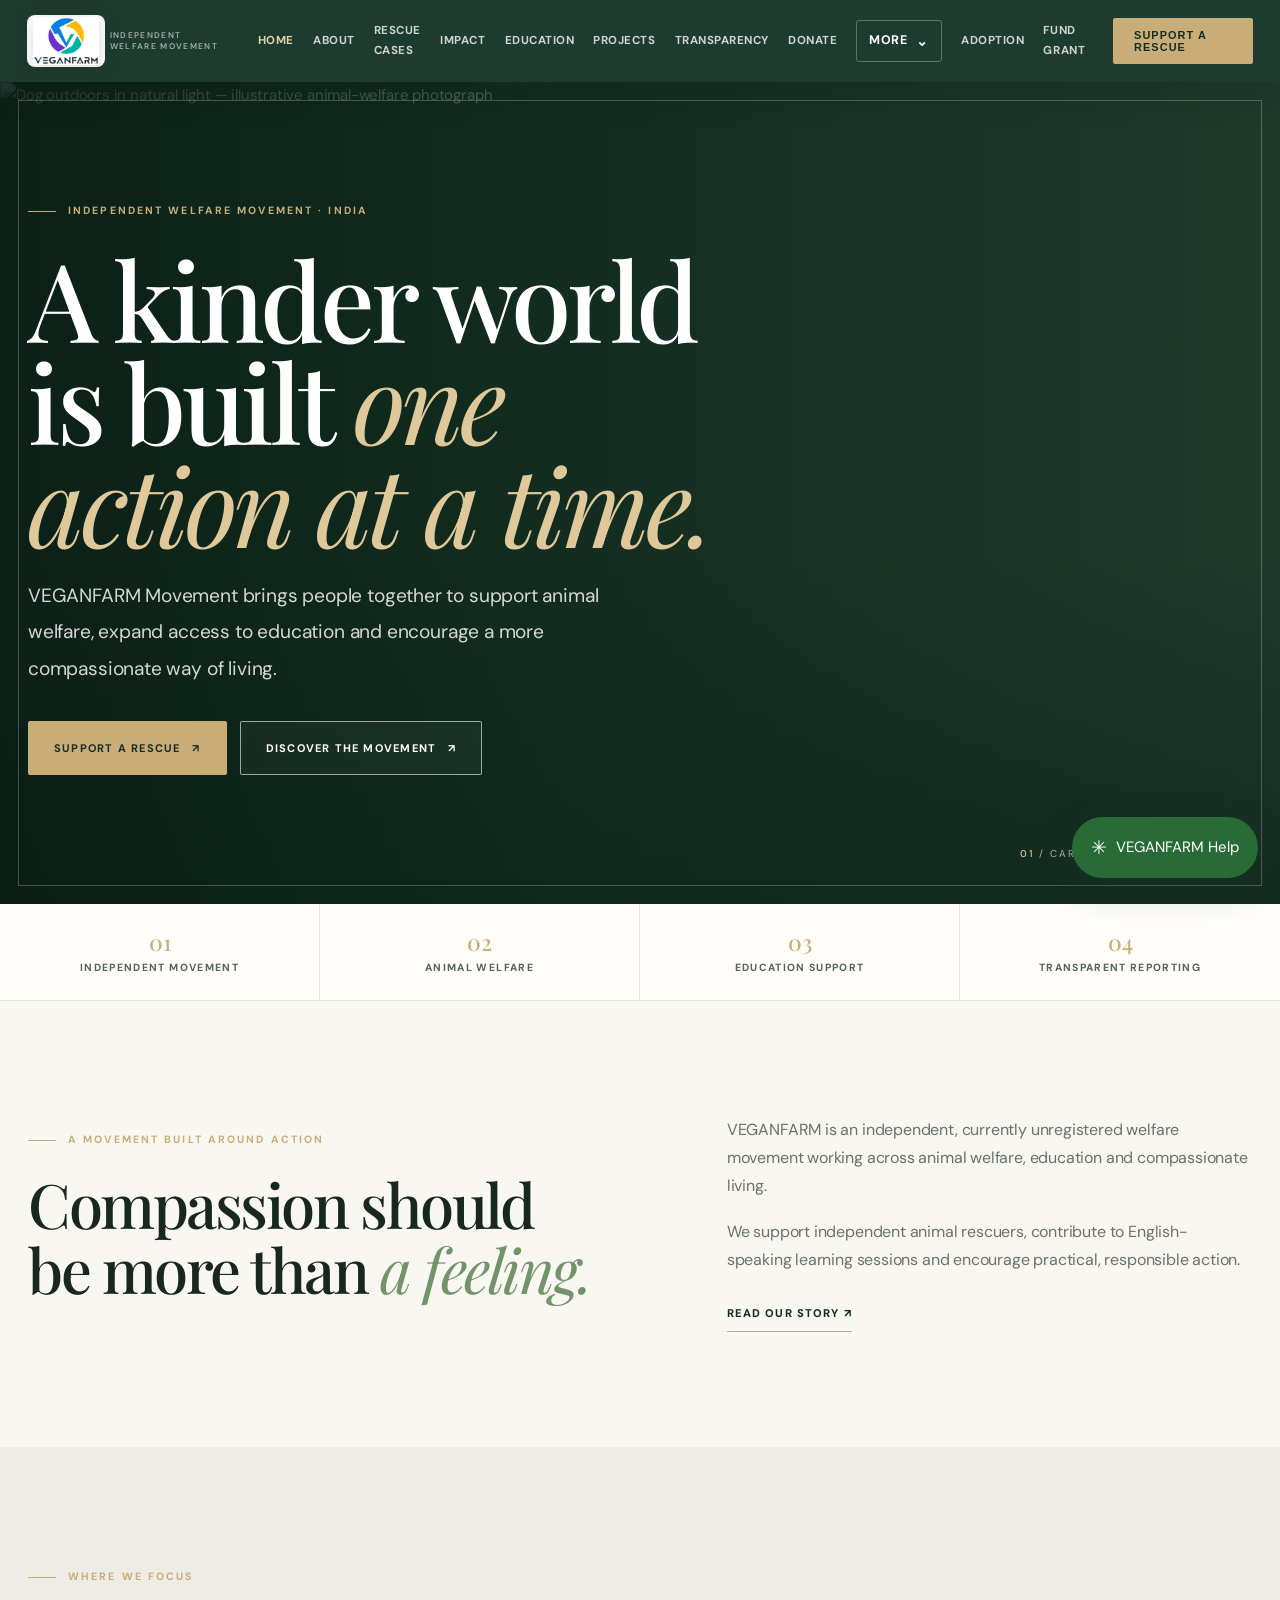
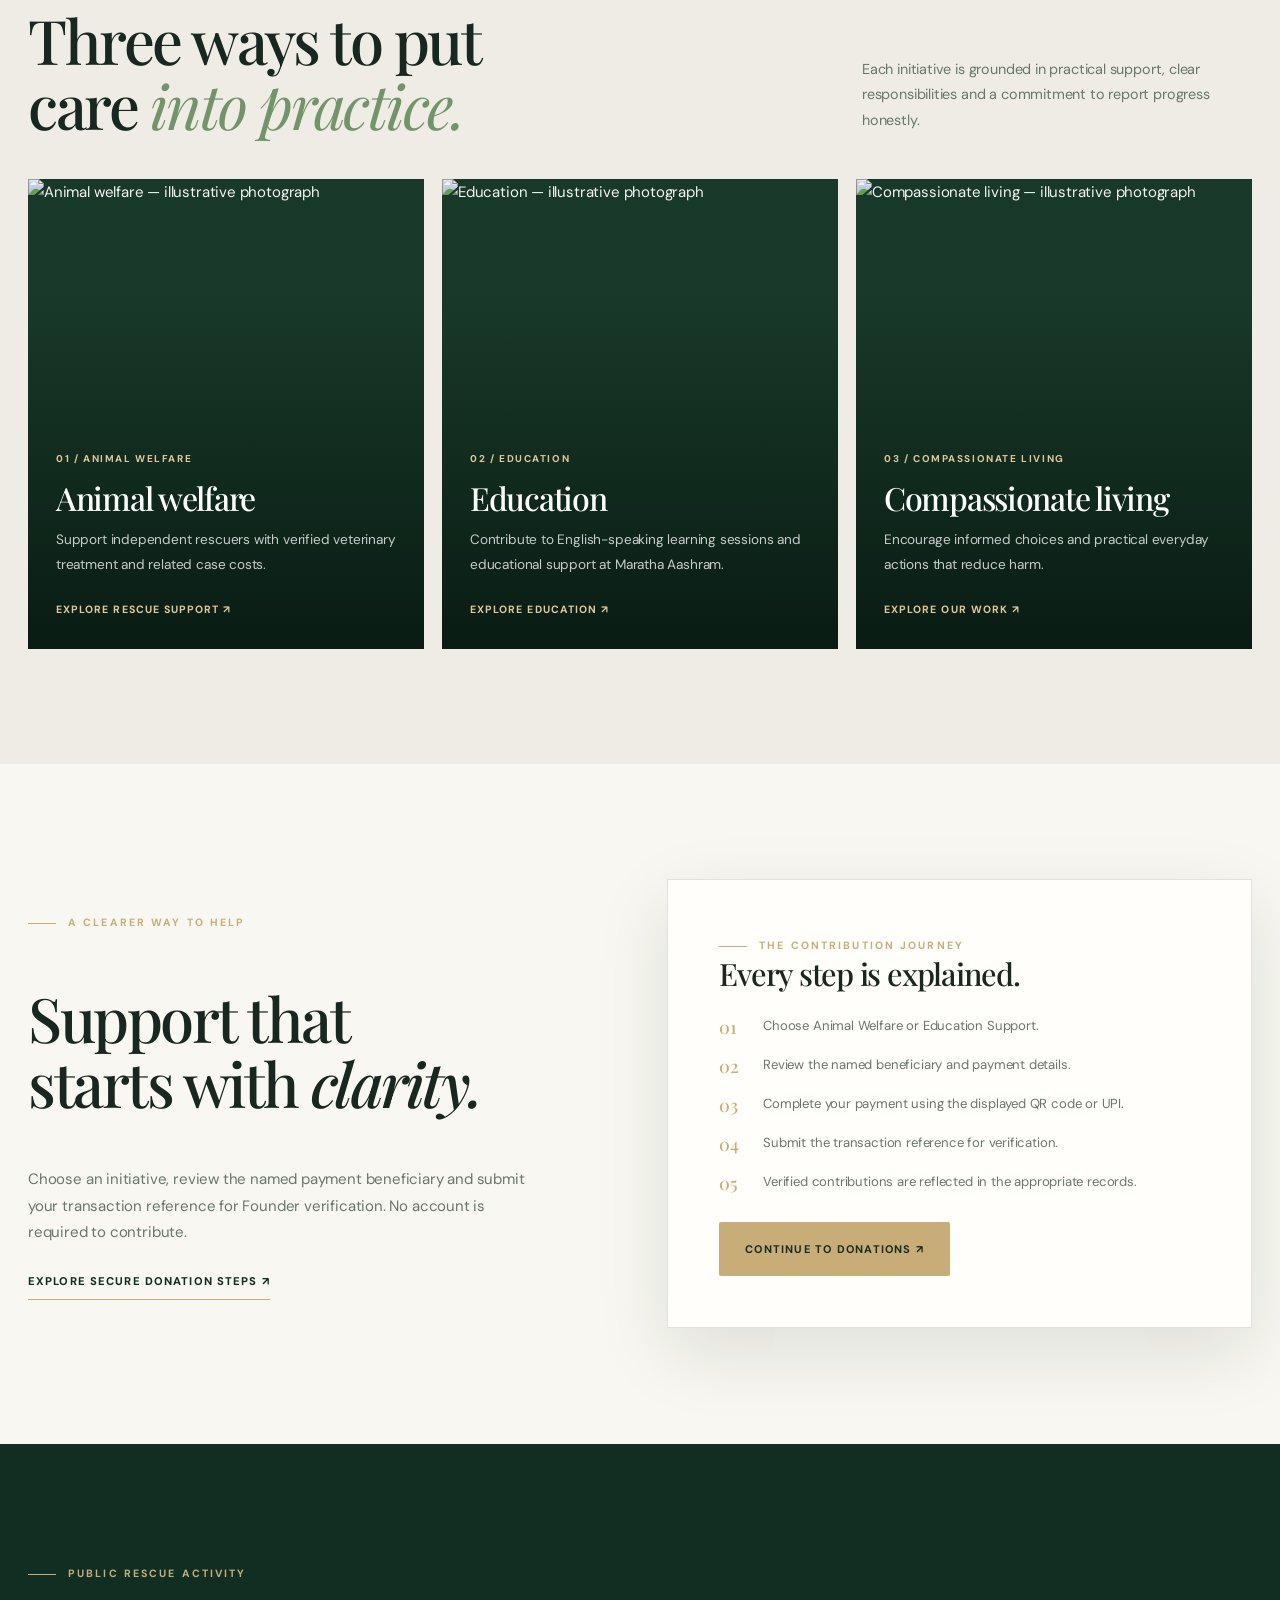
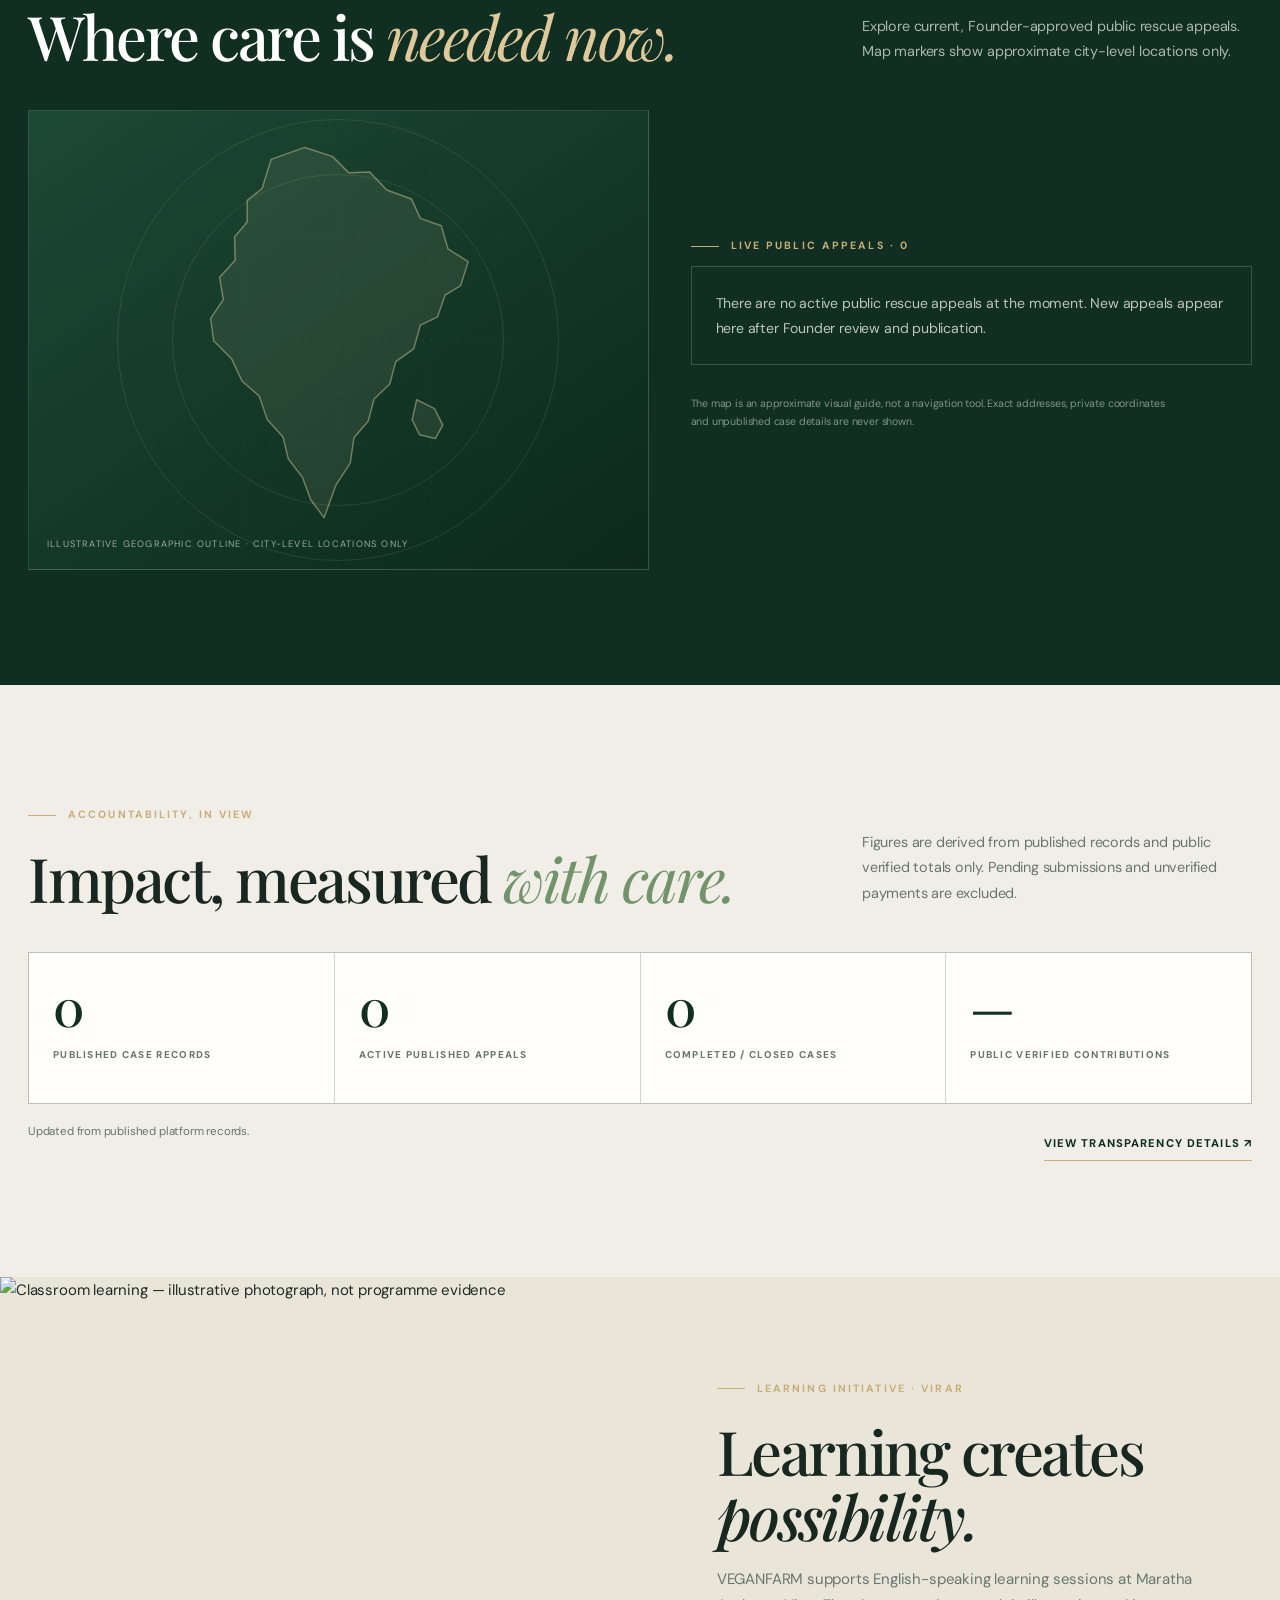
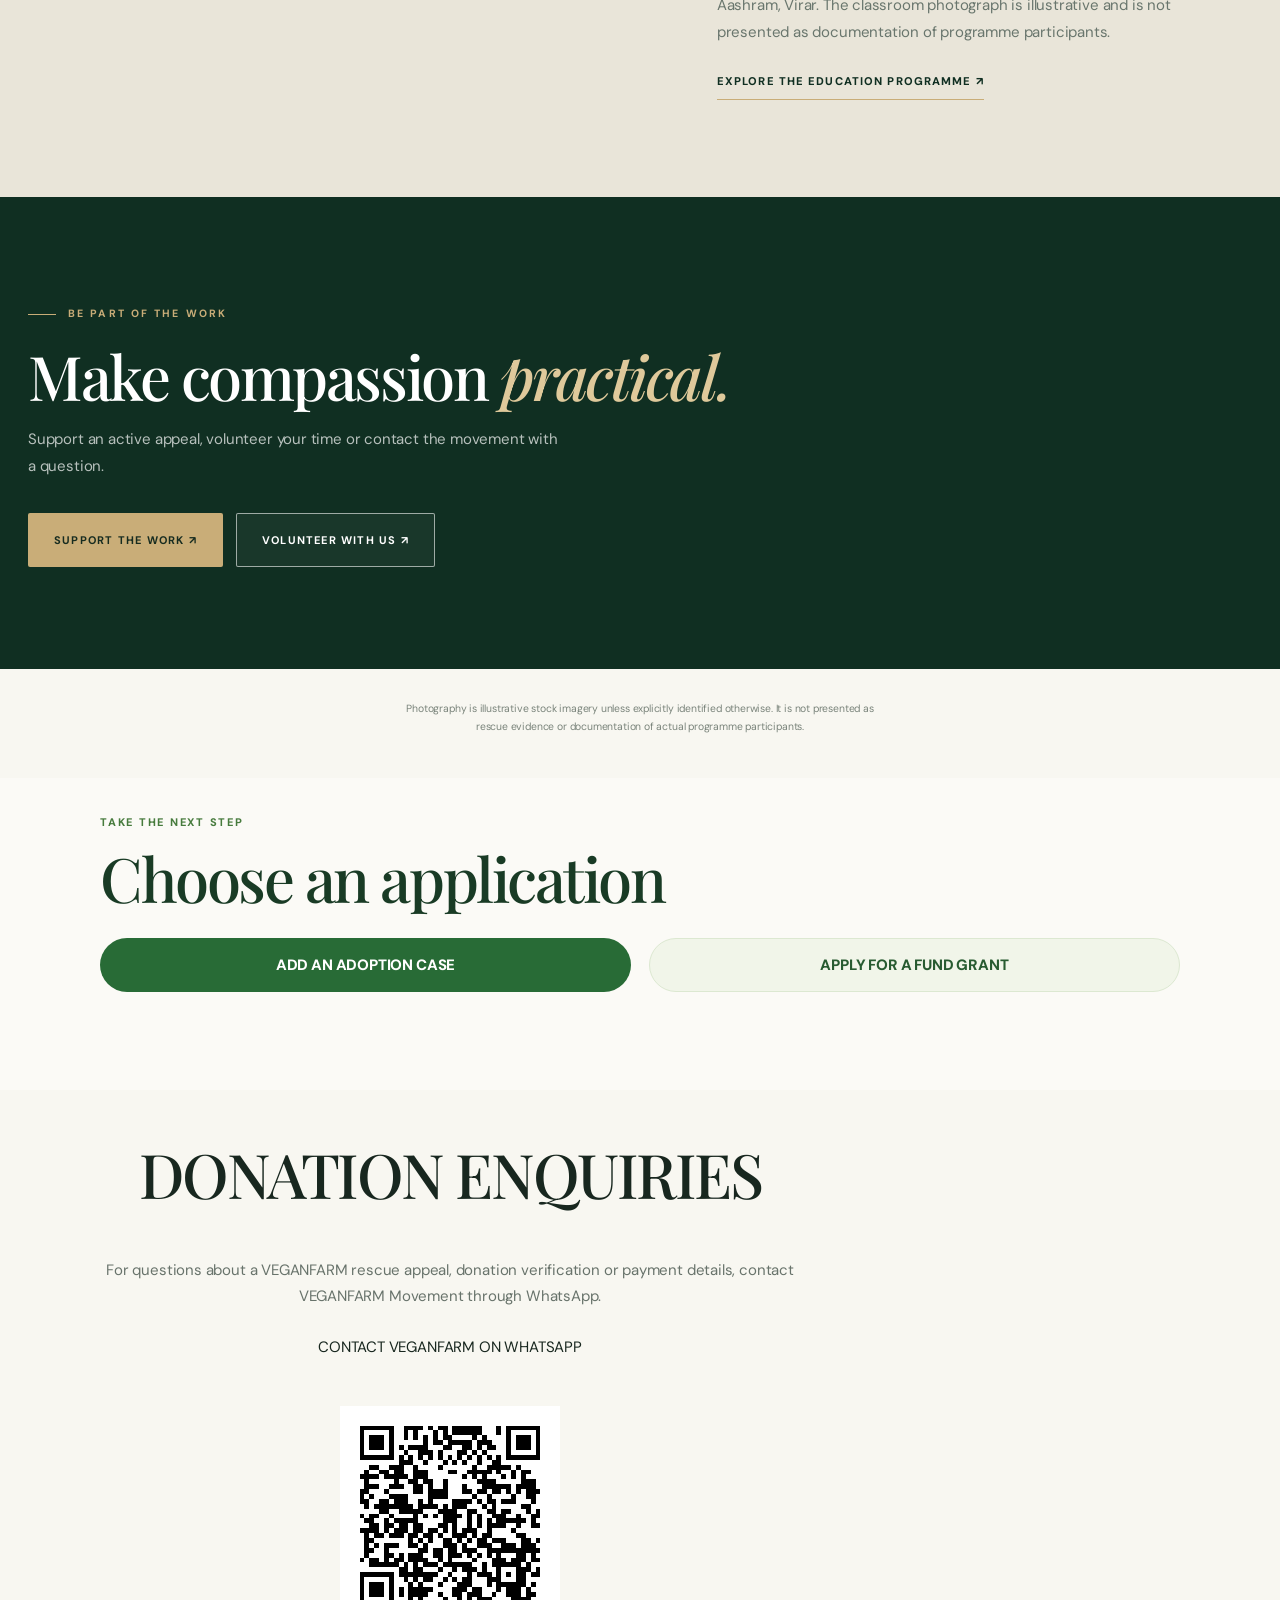
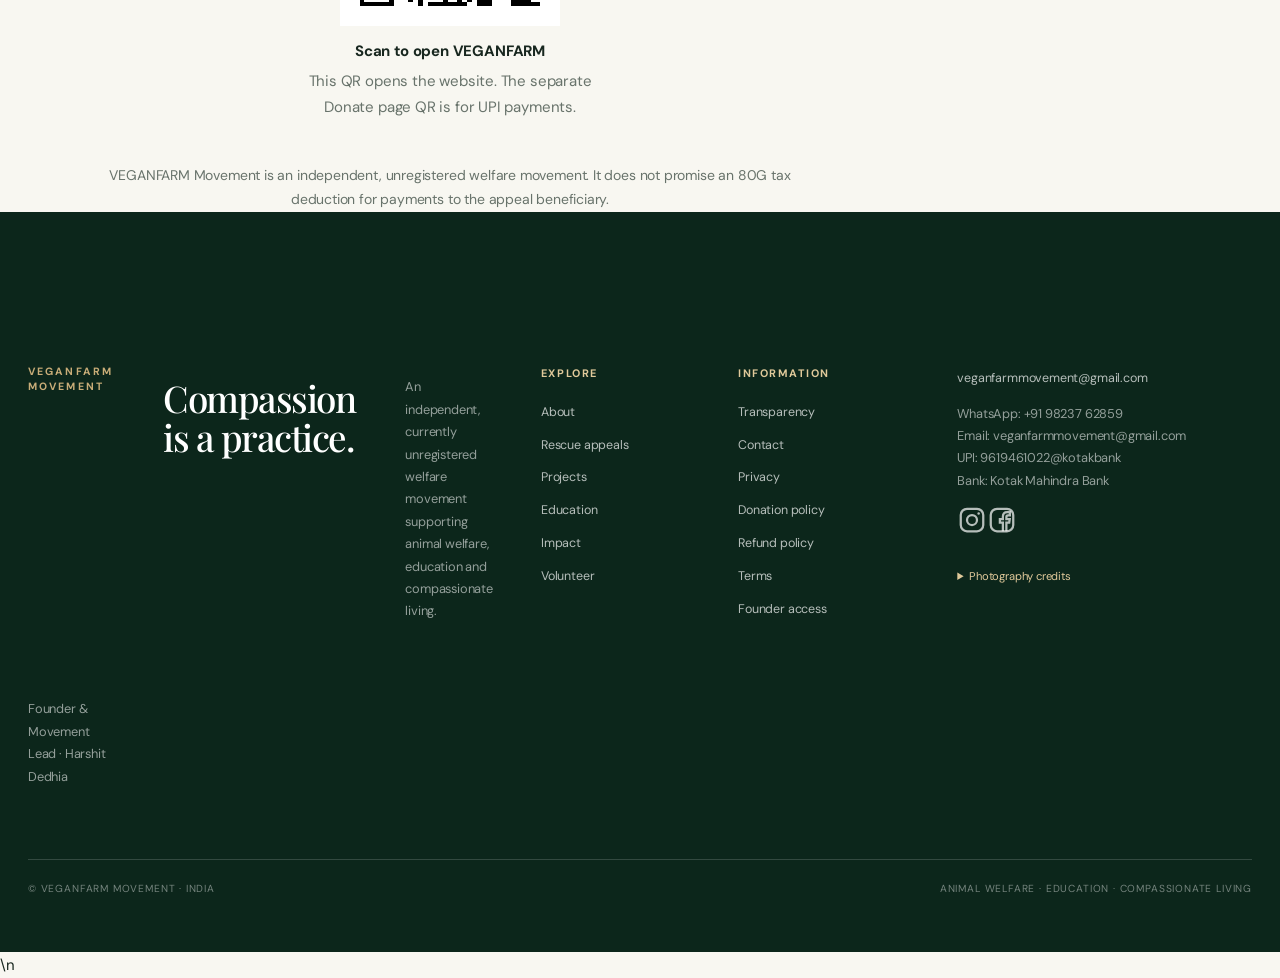
==== commit 46bb91bf: "Add VEGANFARM website help assistant to all pages" ====
--- a/index.html
+++ b/index.html
@@ -1,7 +1,7 @@
 <!DOCTYPE html>
 <html lang="en" dir="ltr"><head><meta charset="utf-8">
 <meta name="viewport" content="width=device-width, initial-scale=1, viewport-fit=cover">
-<meta name="vf-build" content="2026-11-27-persistence-1">
+<meta name="vf-build" content="2026-11-27-help-1">
 <meta name="description" content="VEGANFARM Movement is an independent, currently unregistered welfare movement working on animal welfare, vegan awareness and education. Donations are made to the named beneficiary shown on the Donate page.">
 <link rel="canonical" href="https://veganfarmmovement.github.io/Welfare/">
 <meta name="application-name" content="VEGANFARM Movement">
@@ -2575,6 +2575,6 @@
 
 <script src="assets/veganfarm-frontend-v2.js?v=20261125-impact-education-4"></script>
 <script src="assets/veganfarm-luxury-cinematic.js?v=20261125-reveal-2"></script>
-<script src="assets/veganfarm-public-applications.js?v=20261127-persistence-1"></script>
-<script src="assets/veganfarm-founder-admin.js?v=20261127-persistence-2" defer></script>
-</body></html>+<script src="assets/veganfarm-public-applications.js?v=20261127-adoption-live-1"></script>
+<script src="assets/veganfarm-founder-admin.js?v=20261127-adoption-live-1" defer></script>
+<script src="assets/veganfarm-help-assistant.js?v=20261127-help-1" defer></script>\n</body></html>
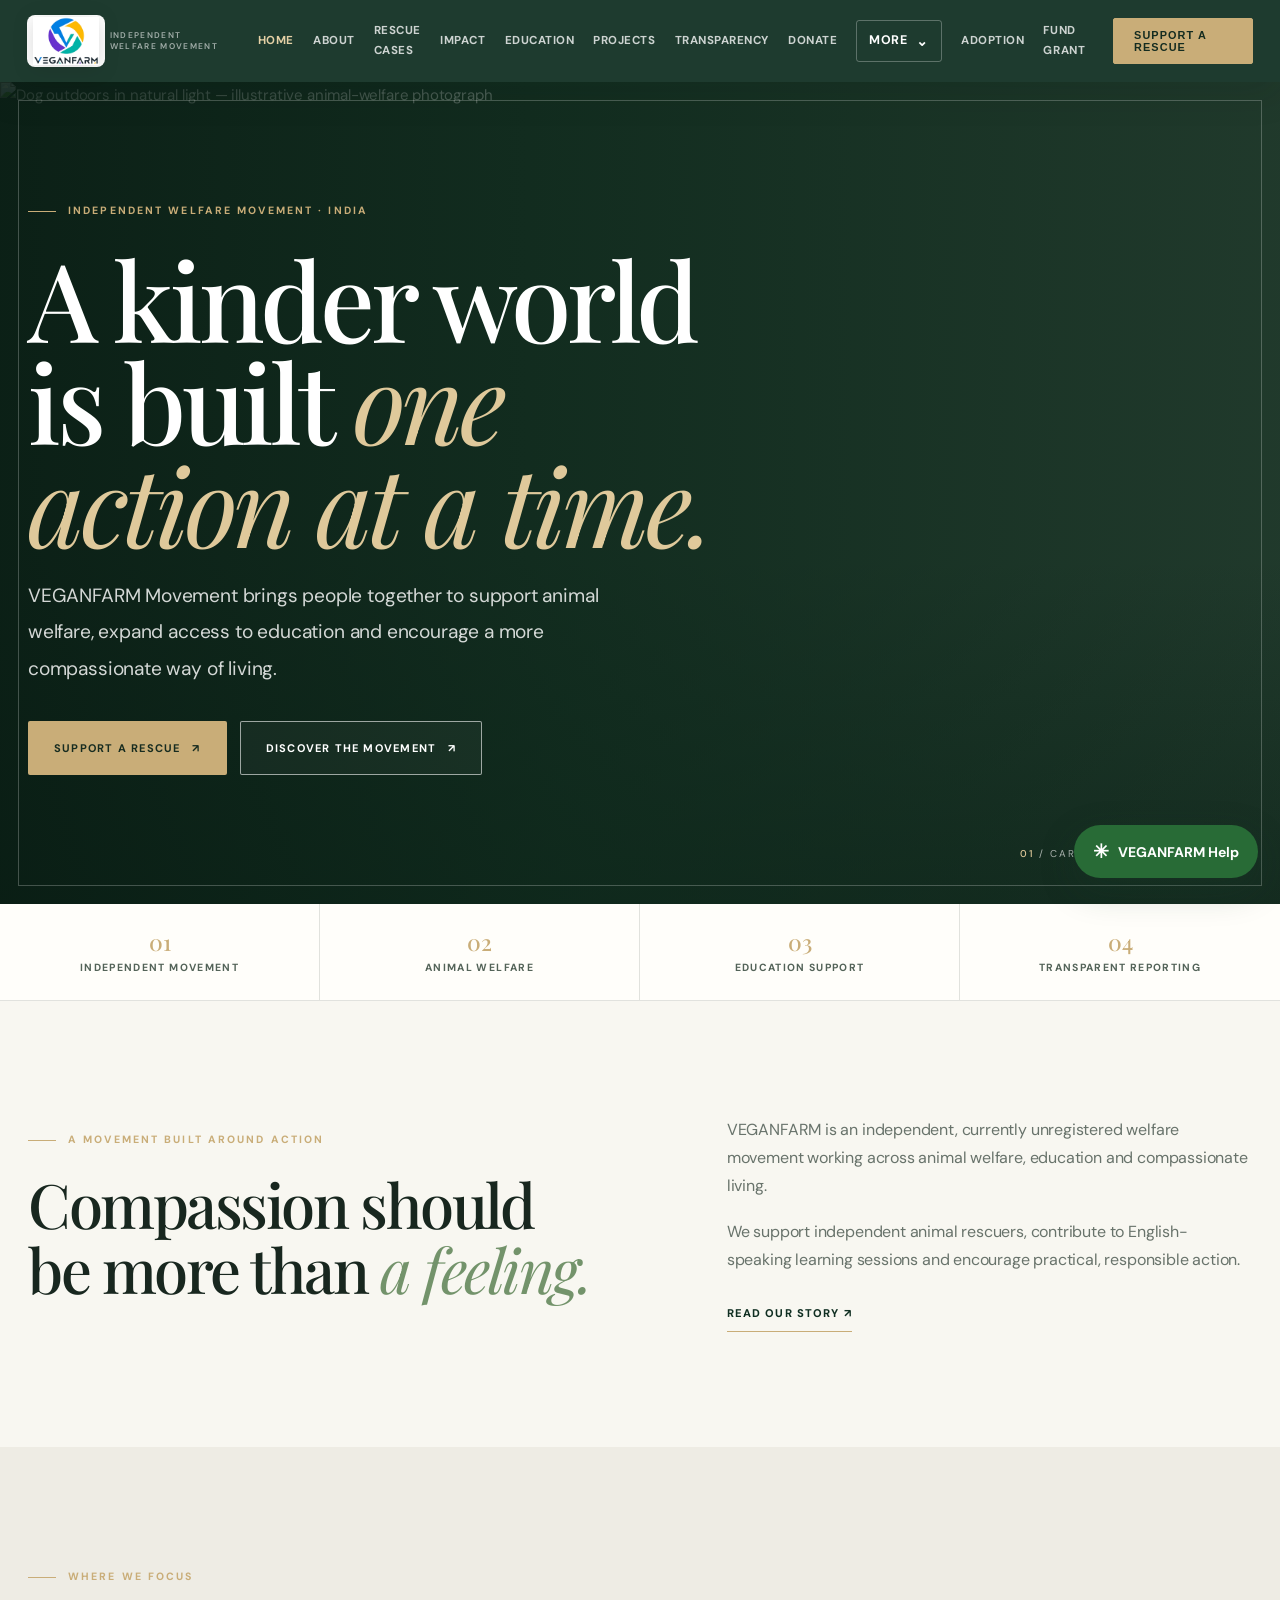
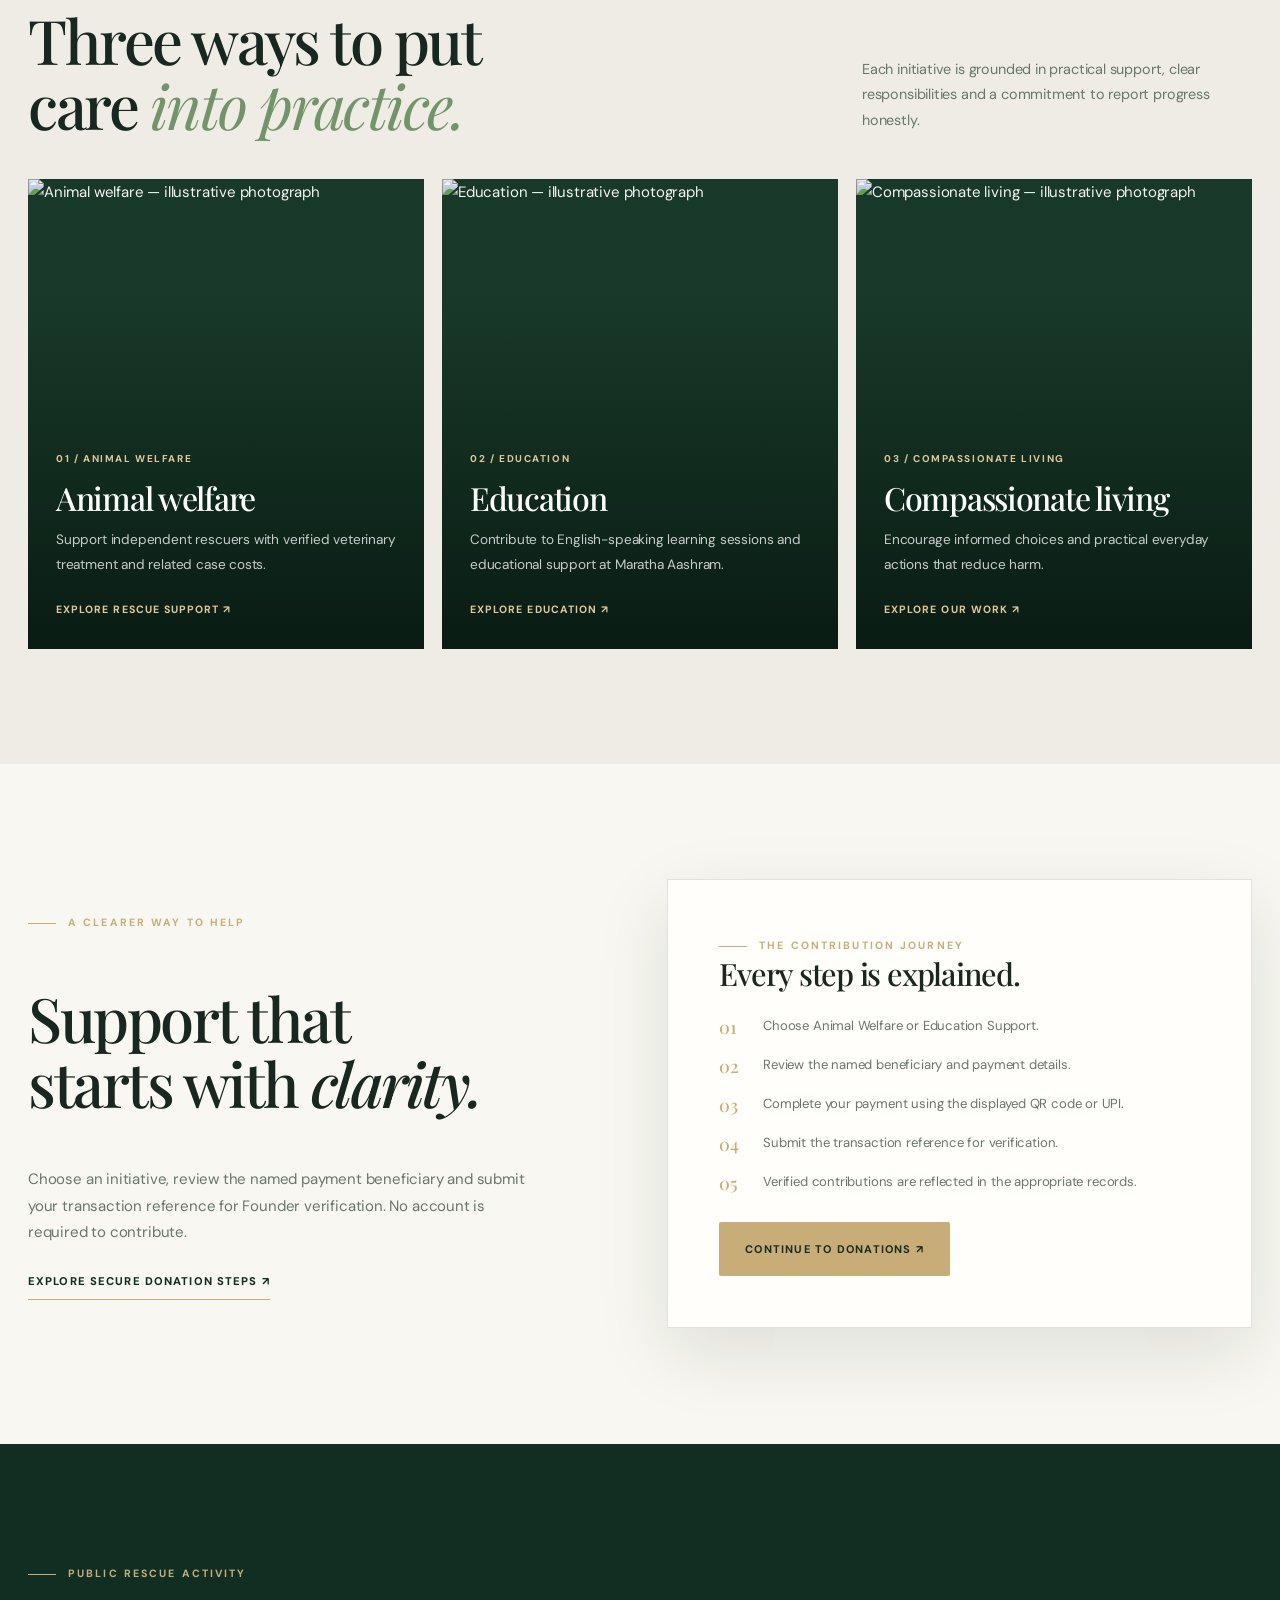
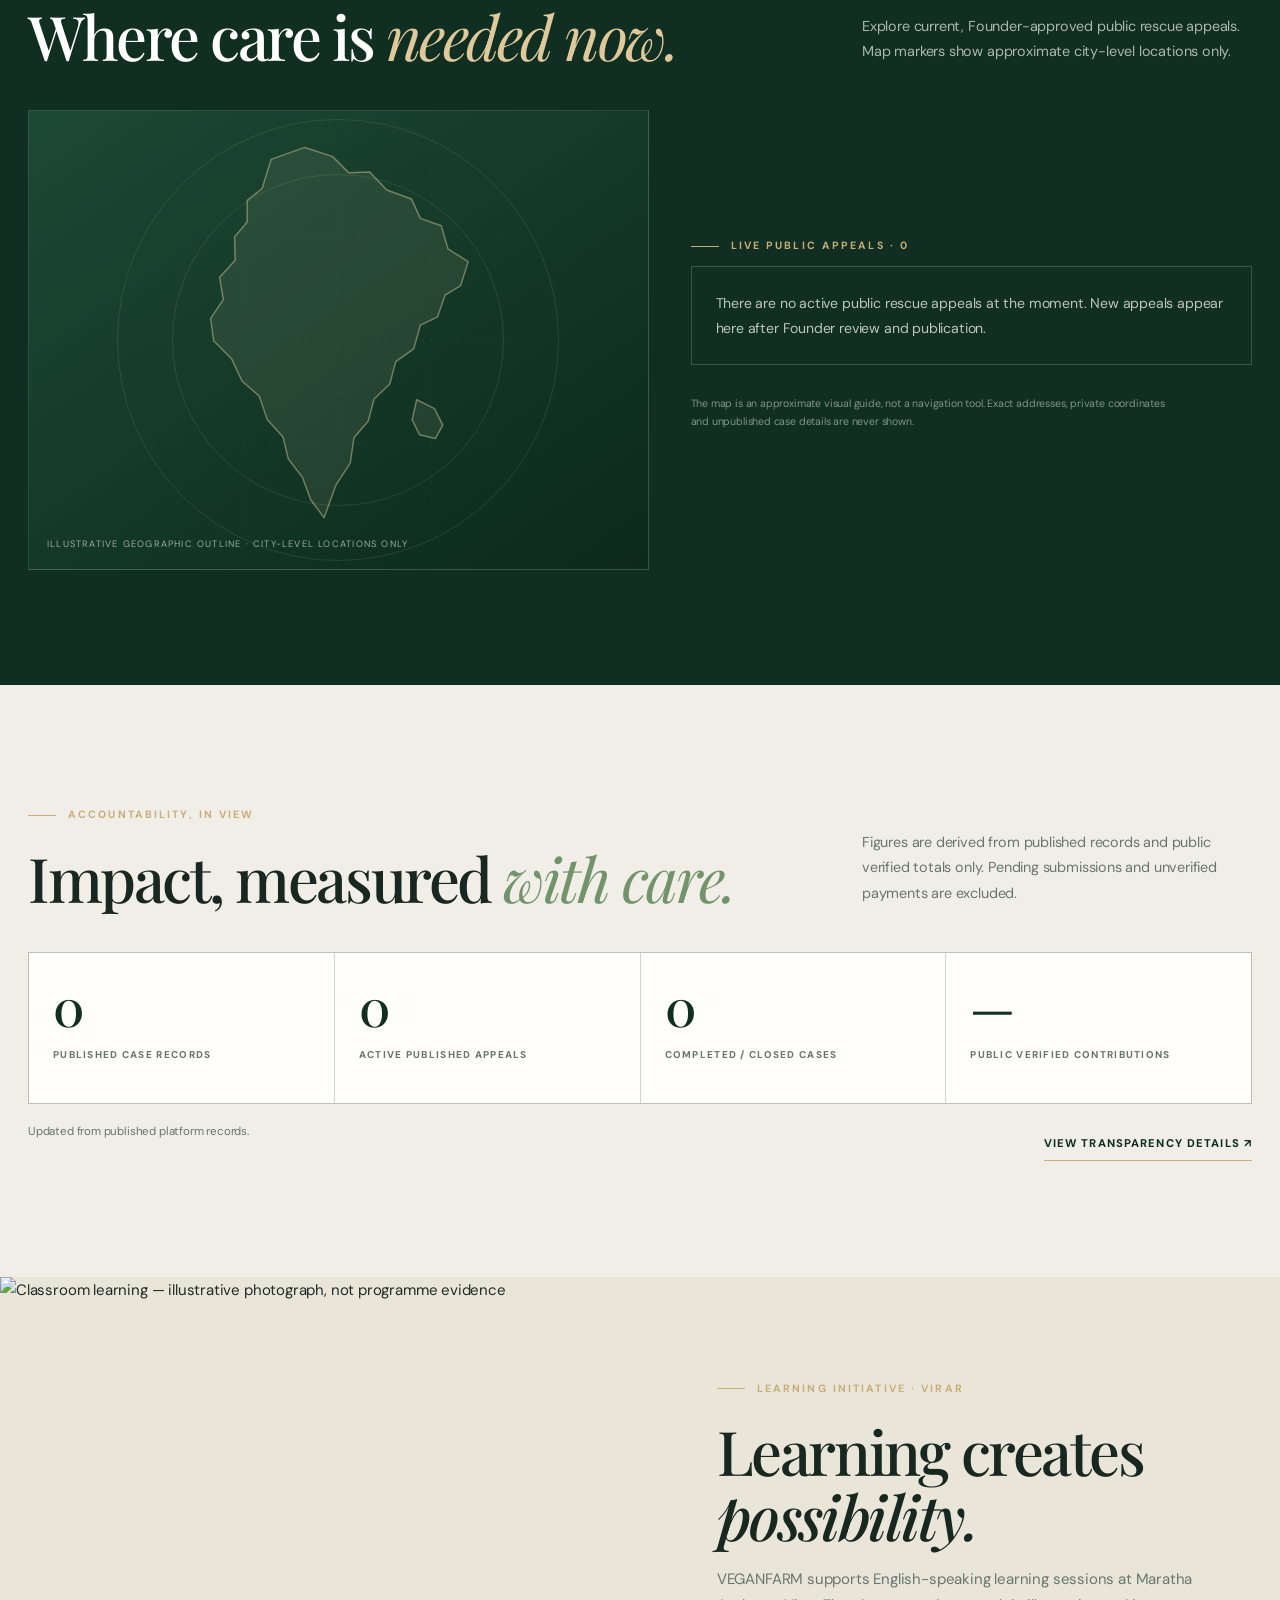
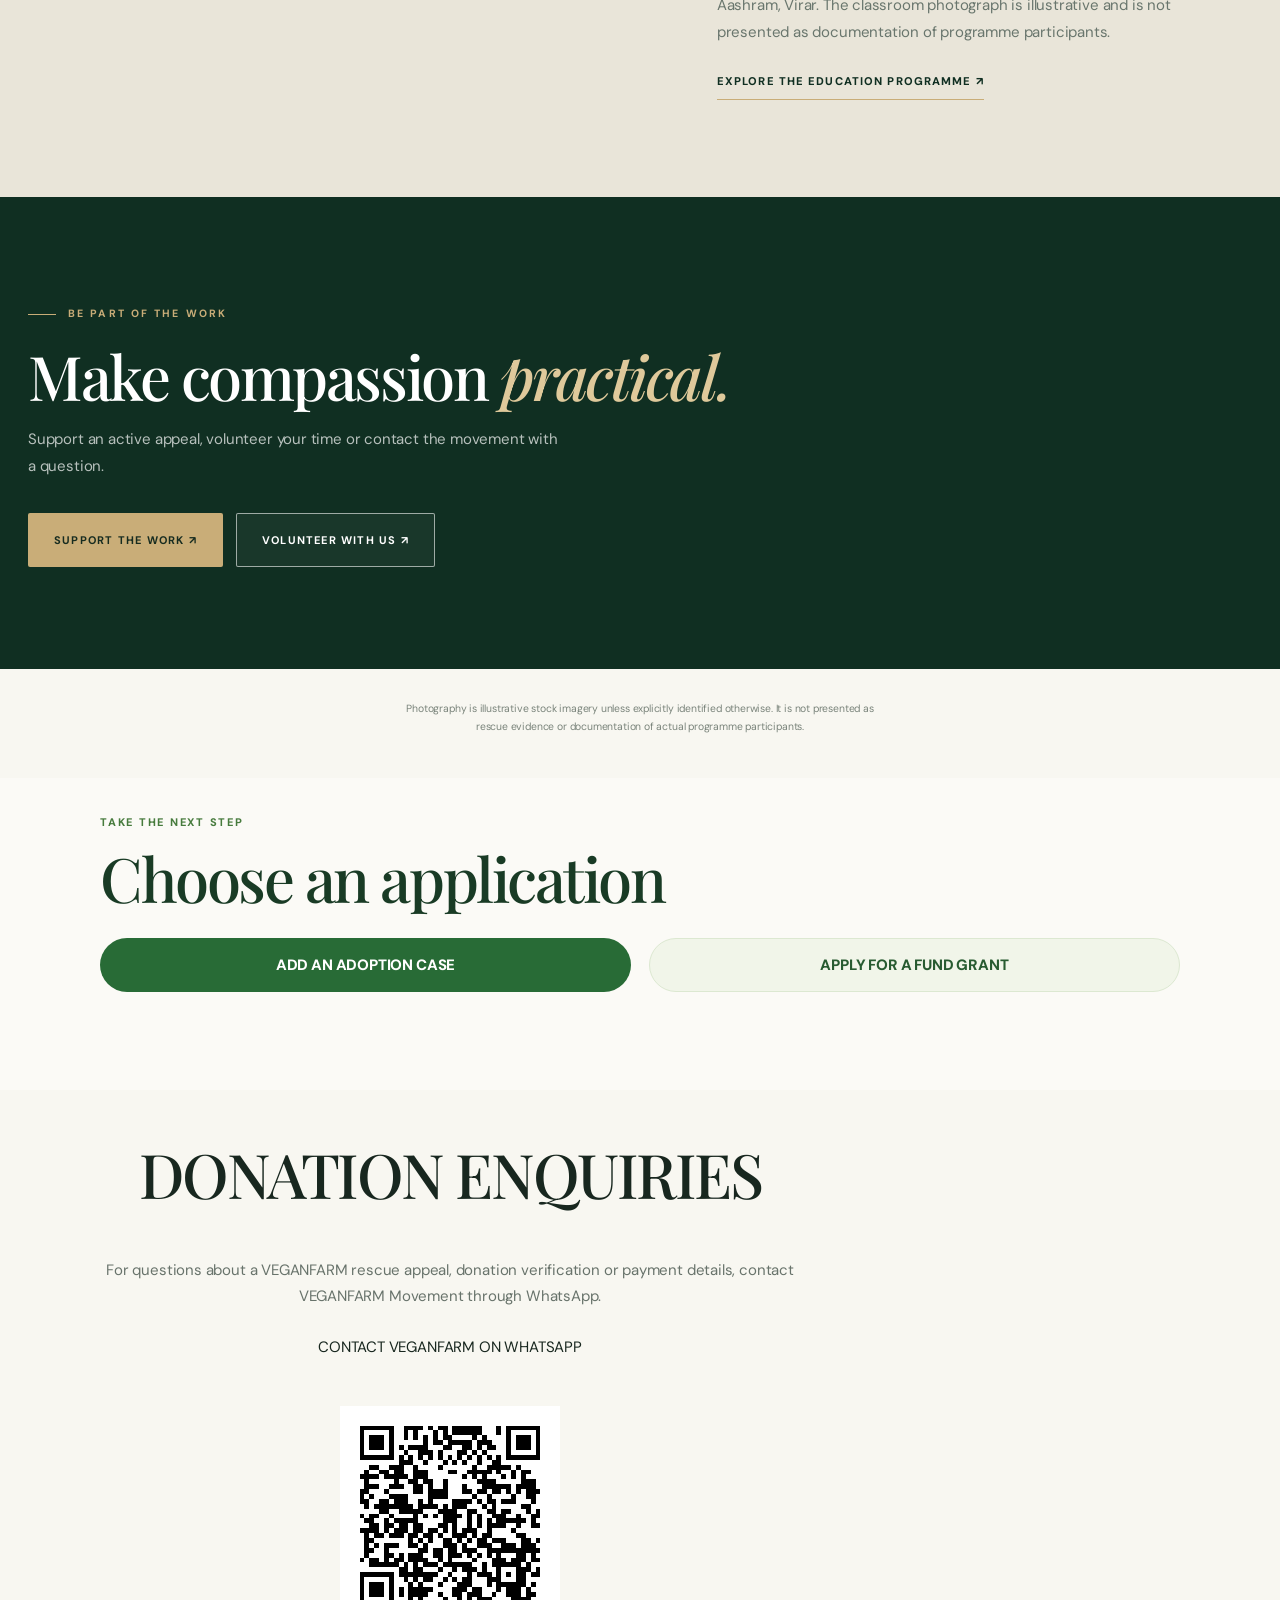
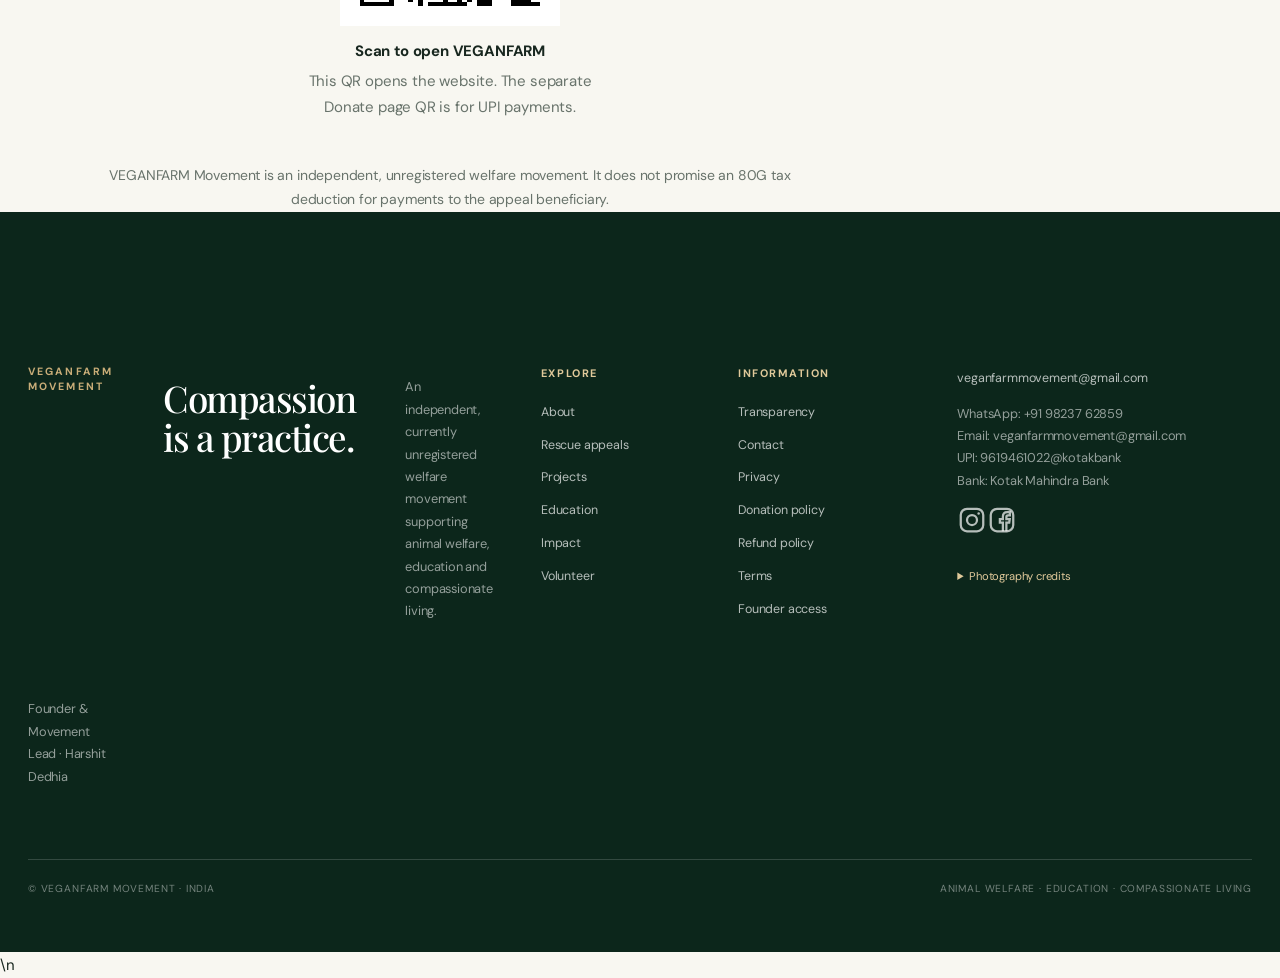
==== commit 4f9d0093: "Refresh corrected VEGANFARM help assistant script" ====
--- a/index.html
+++ b/index.html
@@ -2577,4 +2577,4 @@
 <script src="assets/veganfarm-luxury-cinematic.js?v=20261125-reveal-2"></script>
 <script src="assets/veganfarm-public-applications.js?v=20261127-adoption-live-1"></script>
 <script src="assets/veganfarm-founder-admin.js?v=20261127-adoption-live-1" defer></script>
-<script src="assets/veganfarm-help-assistant.js?v=20261127-help-1" defer></script>\n</body></html>+<script src="assets/veganfarm-help-assistant.js?v=20261127-help-2" defer></script>\n</body></html>
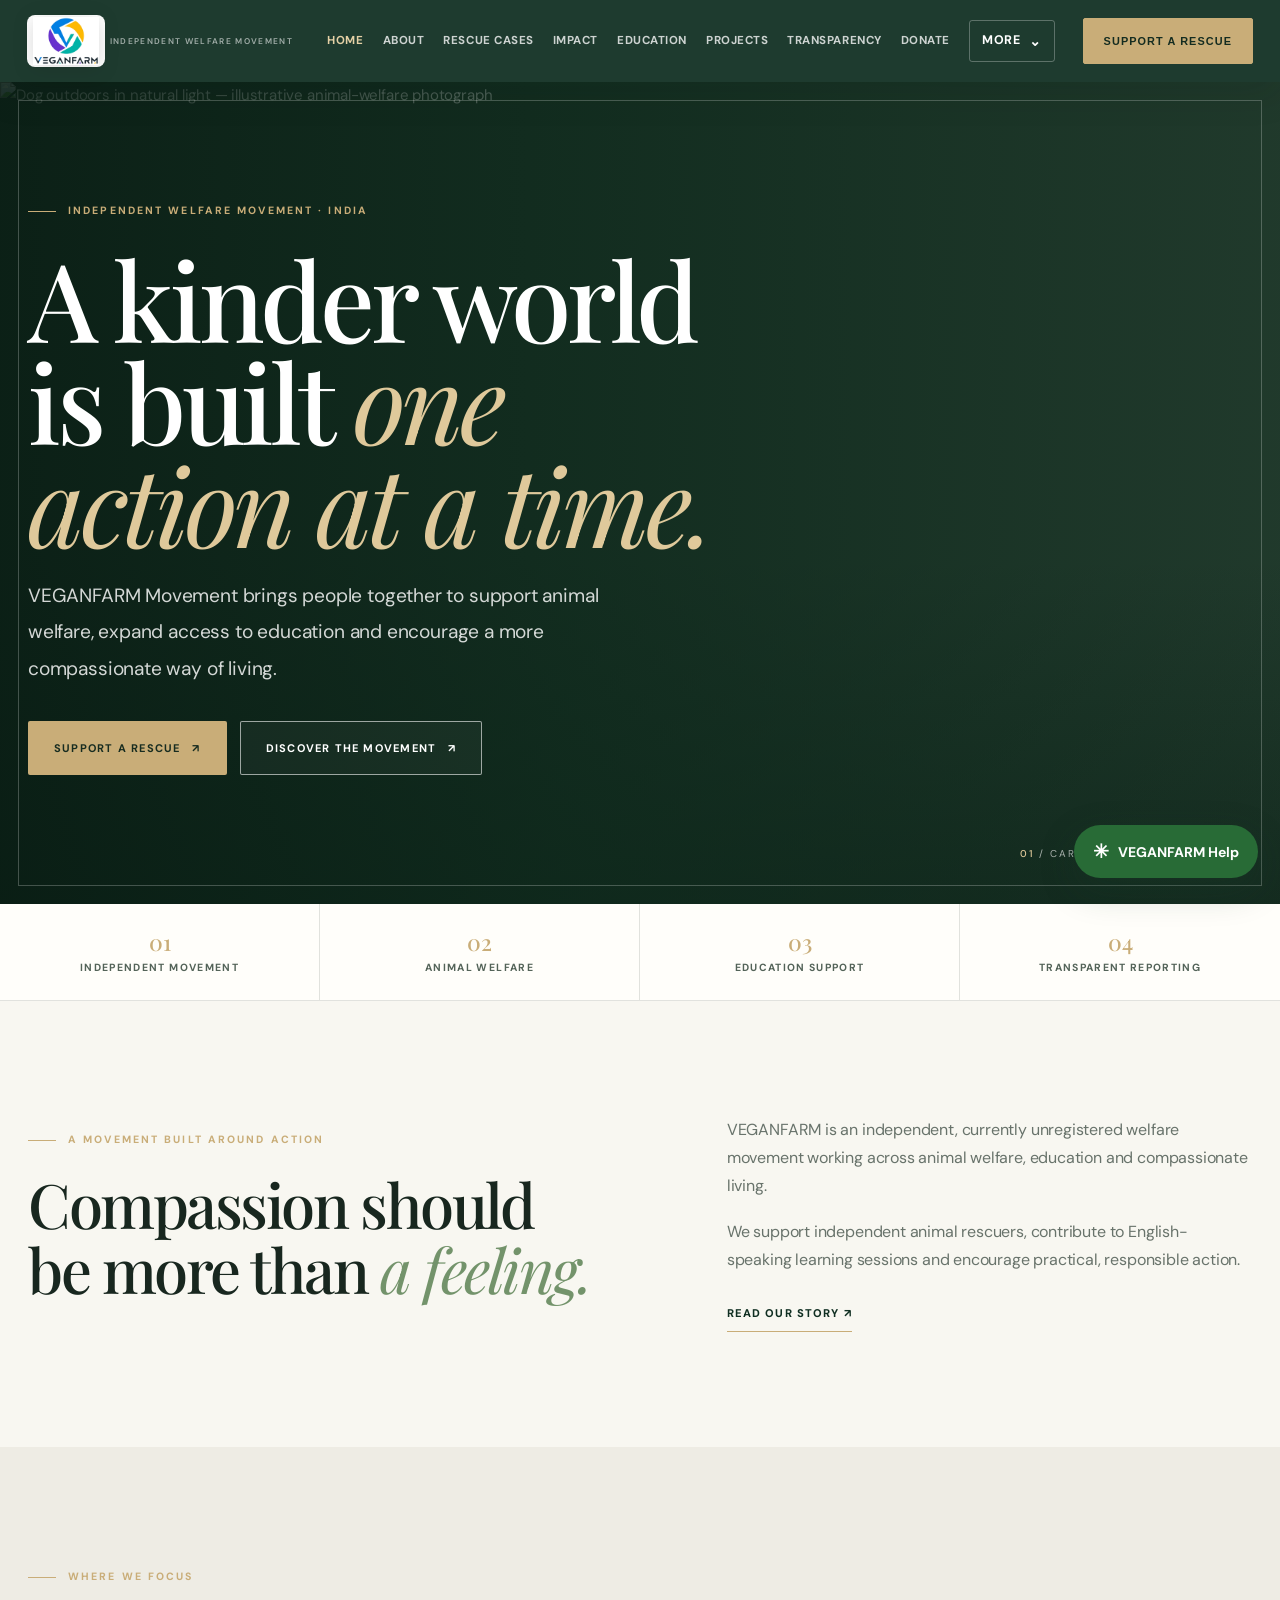
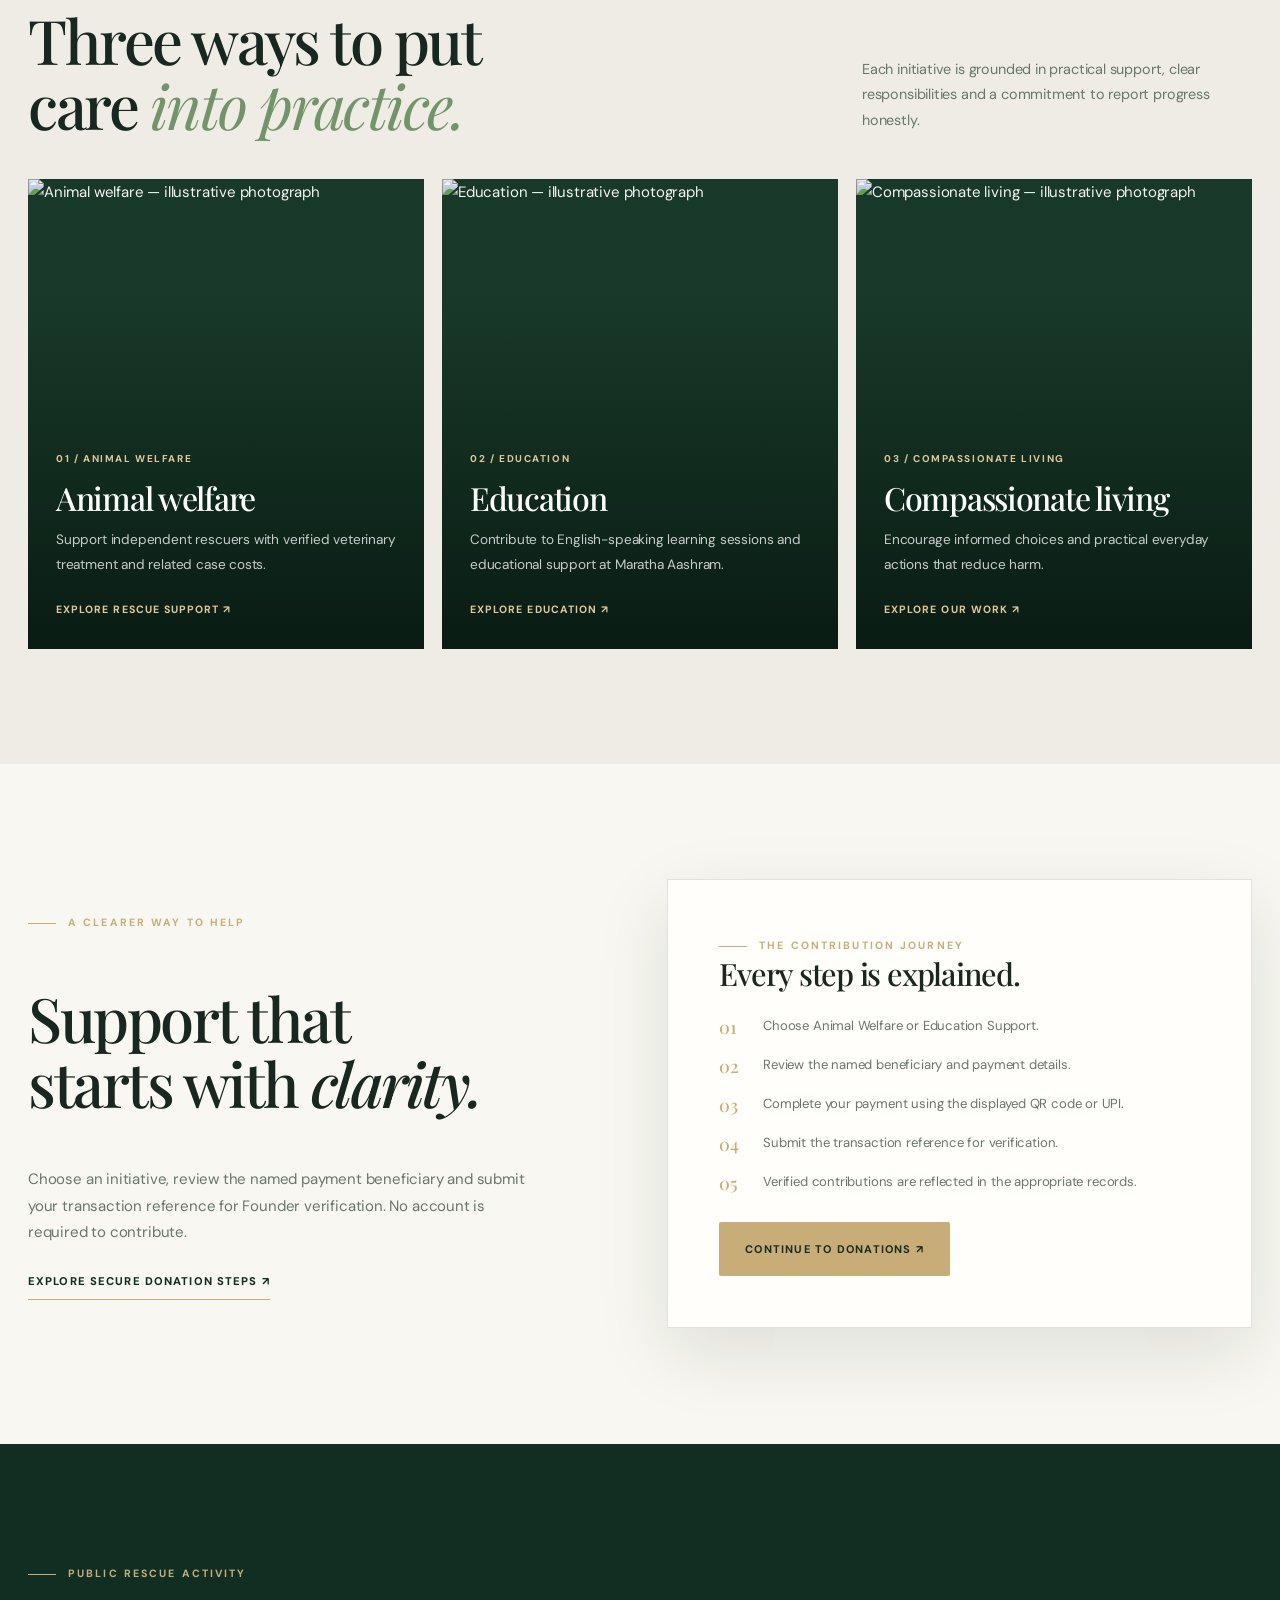
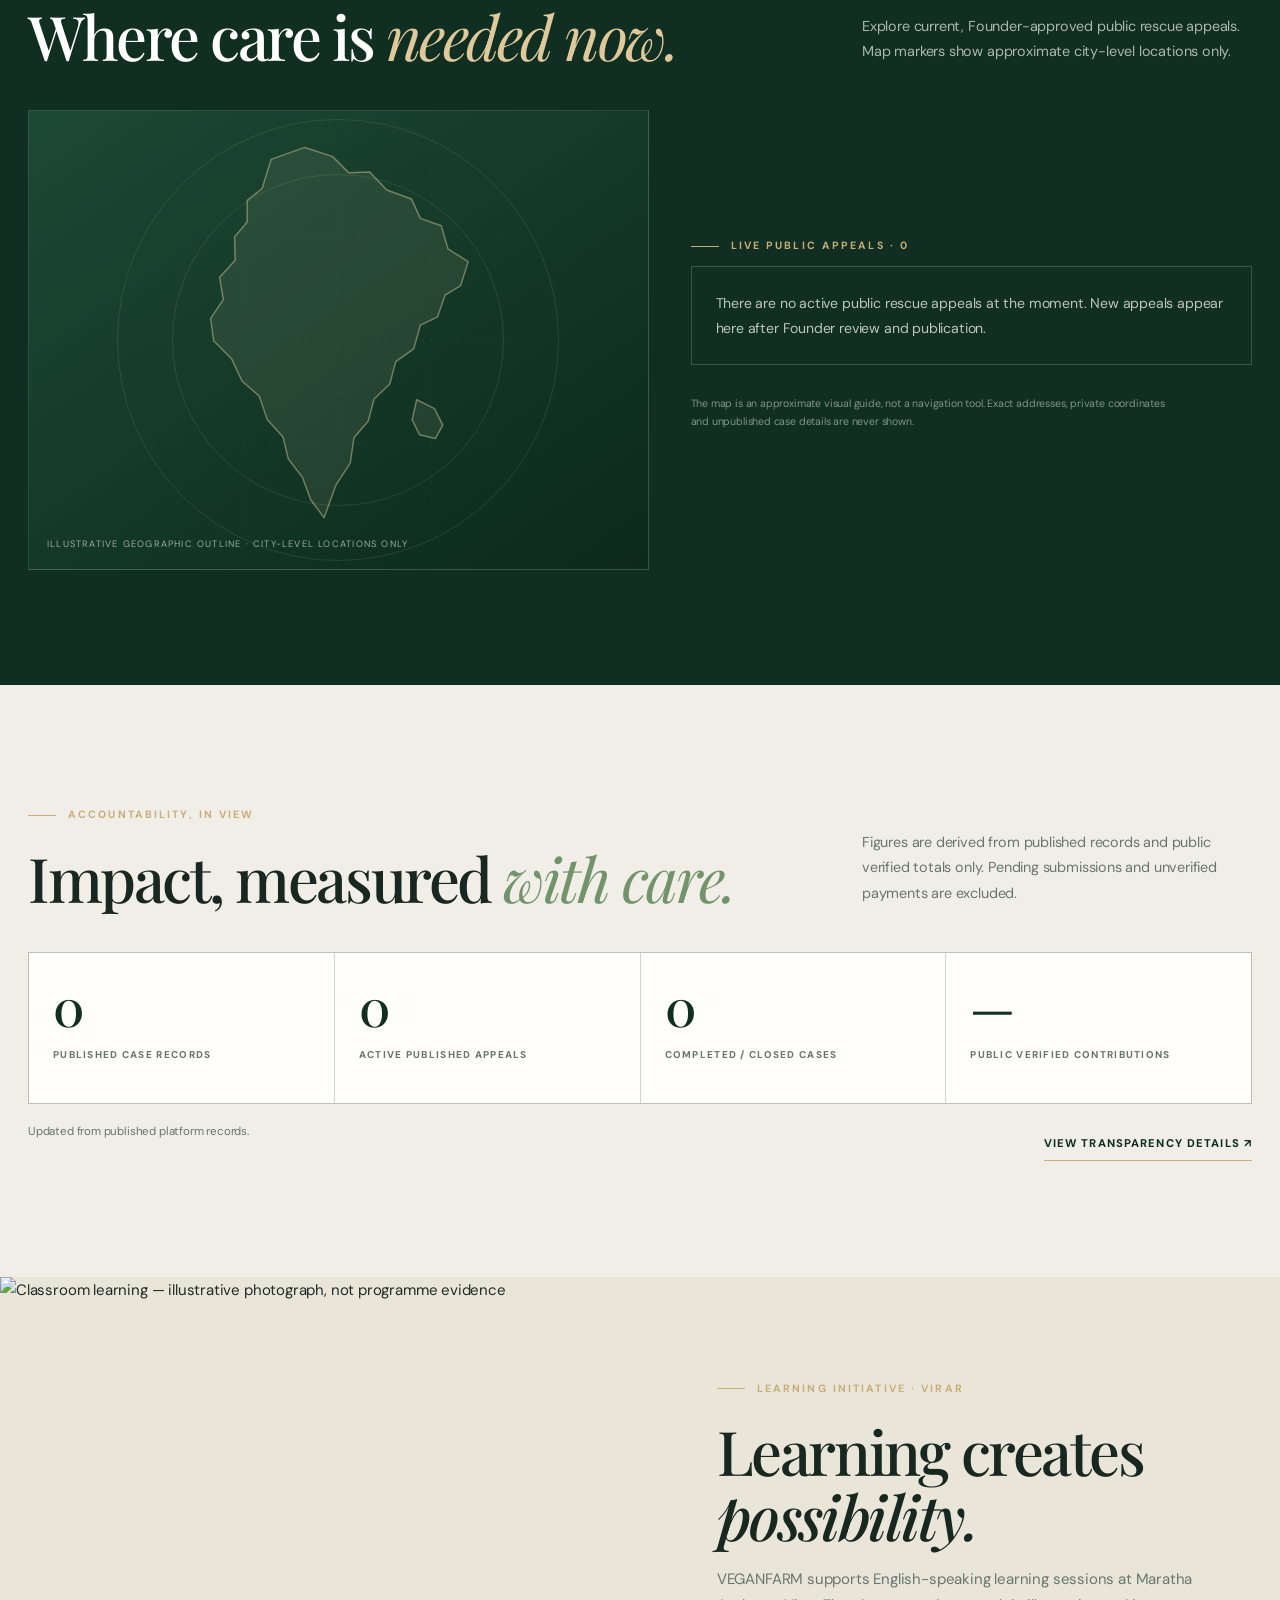
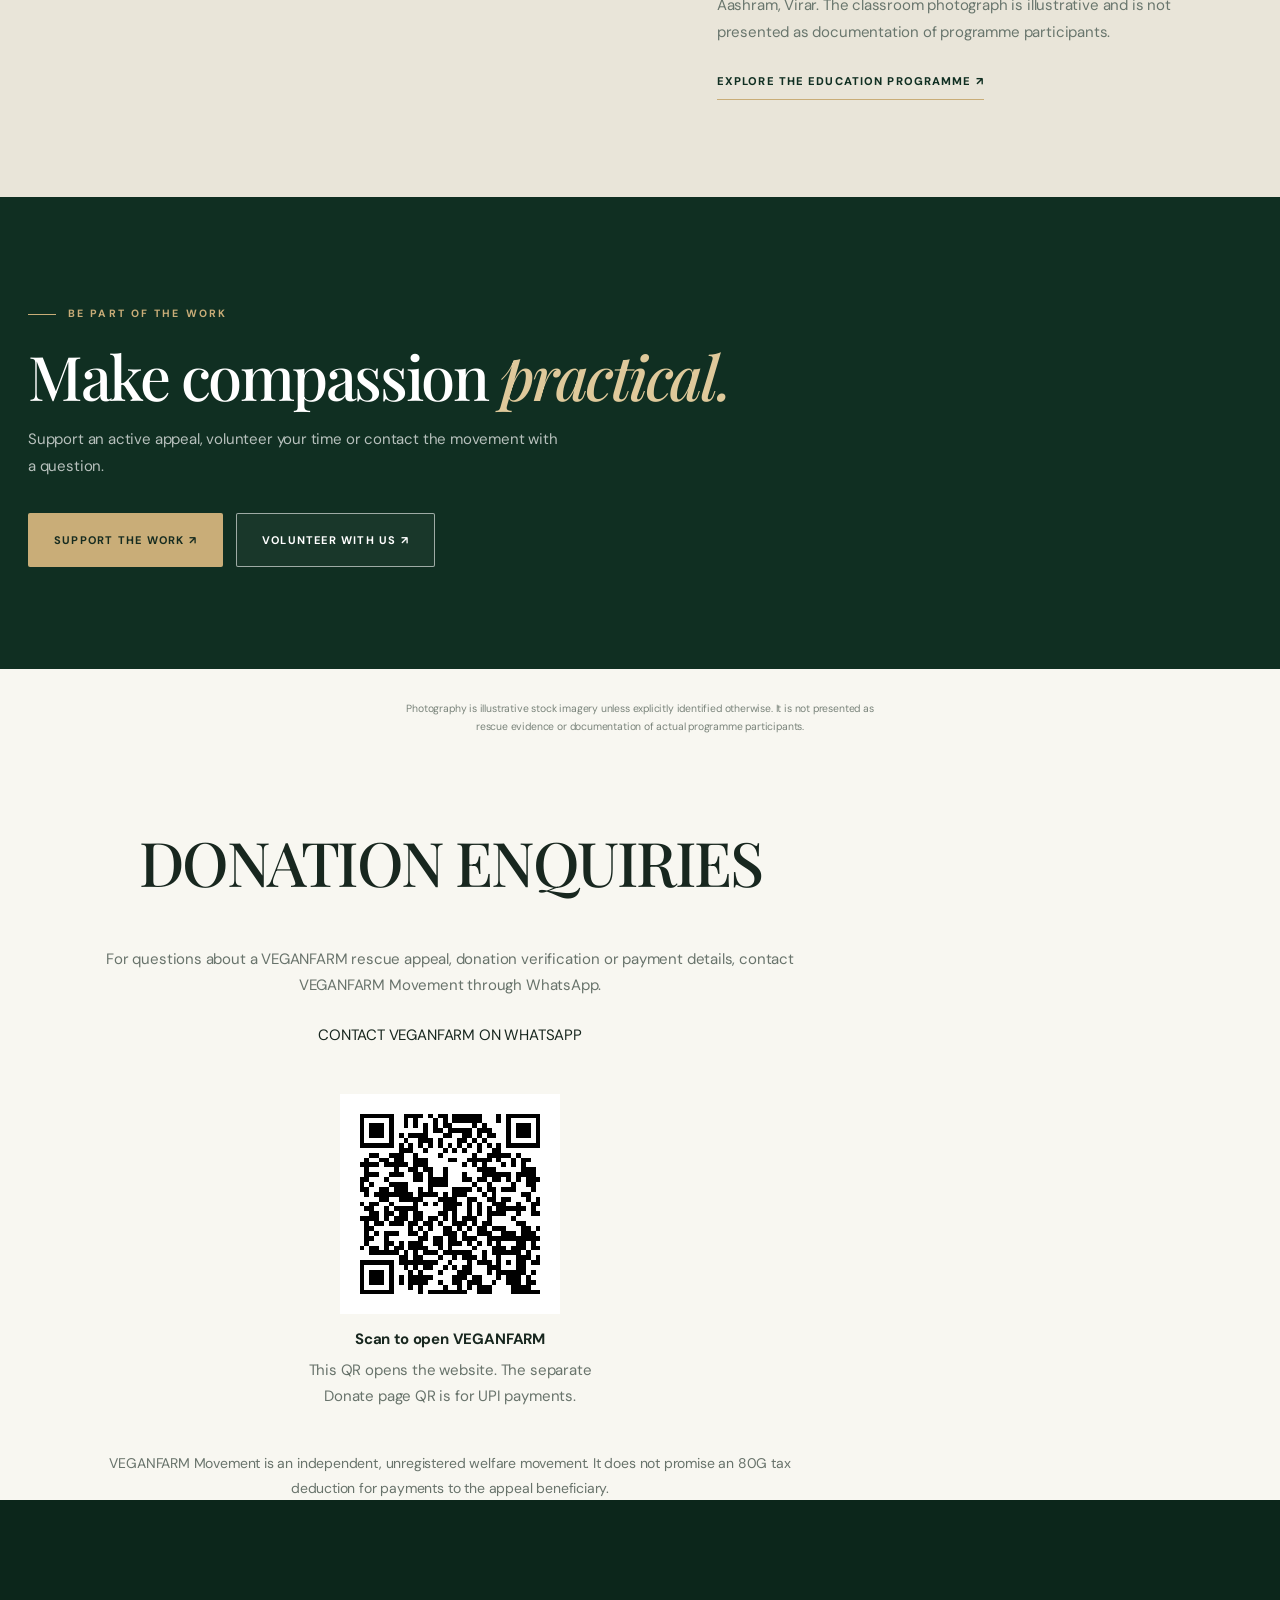
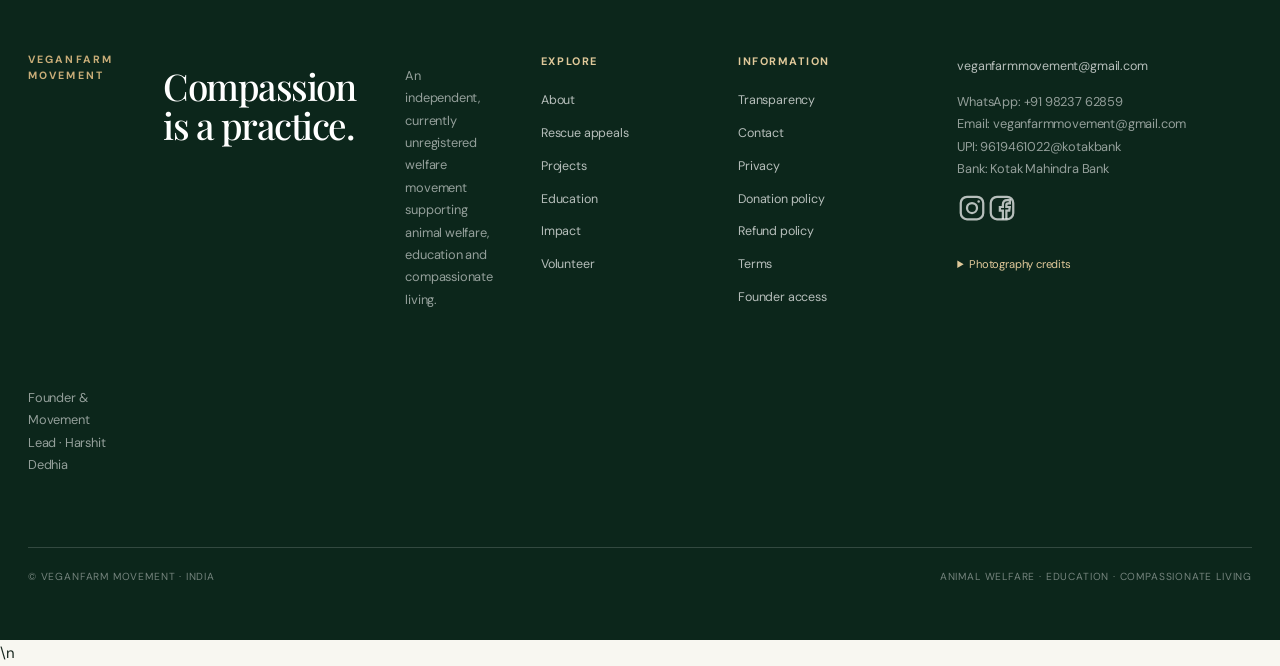
==== commit cc3a5b66: "Refresh adoption dashboard asset cache key" ====
--- a/index.html
+++ b/index.html
@@ -143,7 +143,7 @@
 +S(`${COMM()}<h2 style="margin-top:44px">How donations help</h2><p>Donations are paid to the beneficiary account displayed on the Donate page. The Founder verifies each payment and records it against the selected case or project. Pending submissions are never counted as received money.</p><a class="btn" href="#donate">See how to donate</a>`)
 +S(`<h2>Financial transparency</h2>${sampleNote}${finStats}<p style="margin-top:16px"><a href="#transparency">Open full report</a></p>`,1)
 +S(`<h2>Volunteer with us</h2><p>Share your time and skills. Every application is reviewed by an admin.</p><a class="btn out" href="#volunteer">Apply to volunteer</a>`),
-about:()=>head('About VEGANFARM Movement','an independent welfare organisation working on animal welfare, vegan awareness and education.')+S(`<div class="grid"><div class="card"><div class="b"><h3>Mission</h3><p>Provide compassion and medical care to animals in need. (Draft copy — Founder to confirm.)</p></div></div><div class="card"><div class="b"><h3>Vision</h3><p>A community where every animal has a chance to live. (Draft copy.)</p></div></div><div class="card"><div class="b"><h3>Values</h3><p>Compassion, honesty and transparency. (Draft copy.)</p></div></div></div><p style="margin-top:24px">VEGANFARM Movement is an independent, unregistered welfare movement. Payments for its appeals are made to the beneficiary account shown on the Donate page.</p>`),
+about:()=>head('About VEGANFARM Movement','an independent welfare organisation working on animal welfare, vegan awareness and education.')+S(`<section class="card"><div class="b"><span style="font-size:12px;letter-spacing:.12em;color:#286b36;font-weight:700">FOUNDER &amp; MOVEMENT LEAD</span><h2 style="margin-top:8px">Harshit Dedhia</h2><p>Founder of VEGANFARM Movement, working to build a compassionate and accountable community initiative across animal welfare, education and vegan awareness.</p><p class="mut">VEGANFARM Movement is an independent, currently unregistered welfare movement.</p></div></section><div class="grid"><div class="card"><div class="b"><h3>Mission</h3><p>Provide compassion and medical care to animals in need. (Draft copy — Founder to confirm.)</p></div></div><div class="card"><div class="b"><h3>Vision</h3><p>A community where every animal has a chance to live. (Draft copy.)</p></div></div><div class="card"><div class="b"><h3>Values</h3><p>Compassion, honesty and transparency. (Draft copy.)</p></div></div></div><p style="margin-top:24px">VEGANFARM Movement is an independent, unregistered welfare movement. Payments for its appeals are made to the beneficiary account shown on the Donate page.</p>`),
 cases:()=>head('Animal rescue cases','Verified cases needing support.')+S(`<div class="grid">${cases.length?cases.map(caseCard).join(''):EMPTYC}</div>`),
 impact:()=>head('Our impact','')+S(`${sampleNote}<div class="stats"><div><b>0</b>Animals assisted</div><div><b>0</b>Rescue cases supported</div><div><b>${inr(0)}</b>Medical assistance</div><div><b>—</b>Education initiatives</div><div><b>—</b>Community activities</div></div>`),
 projects:()=>head('Our projects','')+S(`<div class="grid vf-project-grid">${projects.map(p=>`<div class="card vf-project-image-card">${vfPhoto(vfProjectPhoto(p[0]),p[0])}<div class="b"><h3>${p[0]}</h3><p class="mut">${p[1]}</p><p class="mut">Objectives, activities, updates: ${NA}</p><a class="btn sm" href="#donate">Support this project</a></div></div>`).join('')}</div>`),
@@ -333,8 +333,8 @@
 const PAW='<svg viewBox="0 0 120 120" width="170" height="170" fill="#d1d5db" opacity=".5" aria-hidden="true"><ellipse cx="60" cy="84" rx="27" ry="21"/><ellipse cx="25" cy="55" rx="10" ry="14" transform="rotate(-20 25 55)"/><ellipse cx="46" cy="30" rx="10" ry="15"/><ellipse cx="74" cy="30" rx="10" ry="15"/><ellipse cx="95" cy="55" rx="10" ry="14" transform="rotate(20 95 55)"/></svg>';
 const PROJ=[['Animal Medical Assistance','Animal Welfare','General animal welfare fund','Funding veterinary treatment and surgery for injured and sick animals.',0],['Aashram Education Support','Human Welfare','Aashram Education Support','Free English-speaking classes and monthly teacher salary support at Maratha Aashram, Virar.',1],['Animal Rescuer Support & Networking','Animal Welfare','General animal welfare fund','Connecting and supporting people who rescue animals on the ground.',0]];
 const pcard=p=>`<article class="card project-card"><div class="project-visual ${KIND[p[0]]||'paw'}">${img('',KIND[p[0]])}</div><div class="b"><span class="tag">${p[1]}</span><h3 style="margin-top:12px">${p[0]}</h3><p>${esc((SET.proj&&SET.proj[p[0]])||p[3])}</p><p class="mut">Verified contributions: <b>${p[4]?inr(alloc(p[2])):(p[0]=='Animal Medical Assistance'?inr(AWT()):inr(alloc(p[2])))}</b></p><a class="btn out sm" href="#donate" onclick="dcat='${p[1]}';dtg='${p[2]}'">Support this initiative <span aria-hidden="true">→</span></a></div></article>`;
-P.home=()=>`<div class="hero"><div class="ph" role="img" aria-label="Illustration of a dog and a cat"><svg viewBox="0 0 600 480" preserveAspectRatio="xMidYMid slice" aria-hidden="true">${HERO}</svg></div><div class="wrap"><div class="in"><h1>${esc(SET.hero1)}</h1><p>${esc(SET.hero2)}</p><div class="row"><a class="btn gold" href="#cases">Support a Rescue</a><a class="btn gold" href="#donate">Donate Now</a><a class="btn out" href="#projects">Explore Our Work</a></div></div></div></div>`
-+S(`<h2>Who we are</h2><p>VEGANFARM Movement is an independent welfare organisation led by Harshit Dedhia, working on animal welfare, vegan awareness and education.</p><a class="btn out" href="#about">About us</a>`)
+P.home=()=>`<div class="hero"><div class="ph" role="img" aria-label="Illustration of a dog and a cat"><svg viewBox="0 0 600 480" preserveAspectRatio="xMidYMid slice" aria-hidden="true">${HERO}</svg></div><div class="wrap"><div class="in"><h1>${esc(SET.hero1)}</h1><p>${esc(SET.hero2)}</p><p style="margin:12px 0 0;font-size:14px;letter-spacing:.02em">Founded and led by <strong>Harshit Dedhia</strong> · Founder &amp; Movement Lead</p><div class="row"><a class="btn gold" href="#cases">Support a Rescue</a><a class="btn gold" href="#donate">Donate Now</a><a class="btn out" href="#projects">Explore Our Work</a></div></div></div></div>`
++S(`<h2>Who we are</h2><p>VEGANFARM Movement is an independent welfare organisation working on animal welfare, vegan awareness and education.</p><p><strong>Founded by Harshit Dedhia</strong>, Founder &amp; Movement Lead, with a focus on practical compassion and responsible community action.</p><a class="btn out" href="#about">About us</a>`)
 +S(`<h2>Live campaigns: every life matters</h2><p class="mut">Active appeals approved by the Founder. Funding progress updates when a payment is verified and allocated.</p>${CAMP(6)}`,1)
 +S(`<h2>Our impact</h2>${IMPACT()}<p style="margin-top:12px"><a href="#impact">See the impact page</a></p>`)
 +S(`<h2>Our projects</h2><div class="grid">${PROJ.map(pcard).join('')}</div>`,1)
@@ -2575,6 +2575,6 @@
 
 <script src="assets/veganfarm-frontend-v2.js?v=20261125-impact-education-4"></script>
 <script src="assets/veganfarm-luxury-cinematic.js?v=20261125-reveal-2"></script>
-<script src="assets/veganfarm-public-applications.js?v=20261127-adoption-live-1"></script>
+<script src="assets/veganfarm-public-applications.js?v=20261128-adoption-dashboard-2"></script>
 <script src="assets/veganfarm-founder-admin.js?v=20261127-adoption-live-1" defer></script>
 <script src="assets/veganfarm-help-assistant.js?v=20261127-help-2" defer></script>\n</body></html>
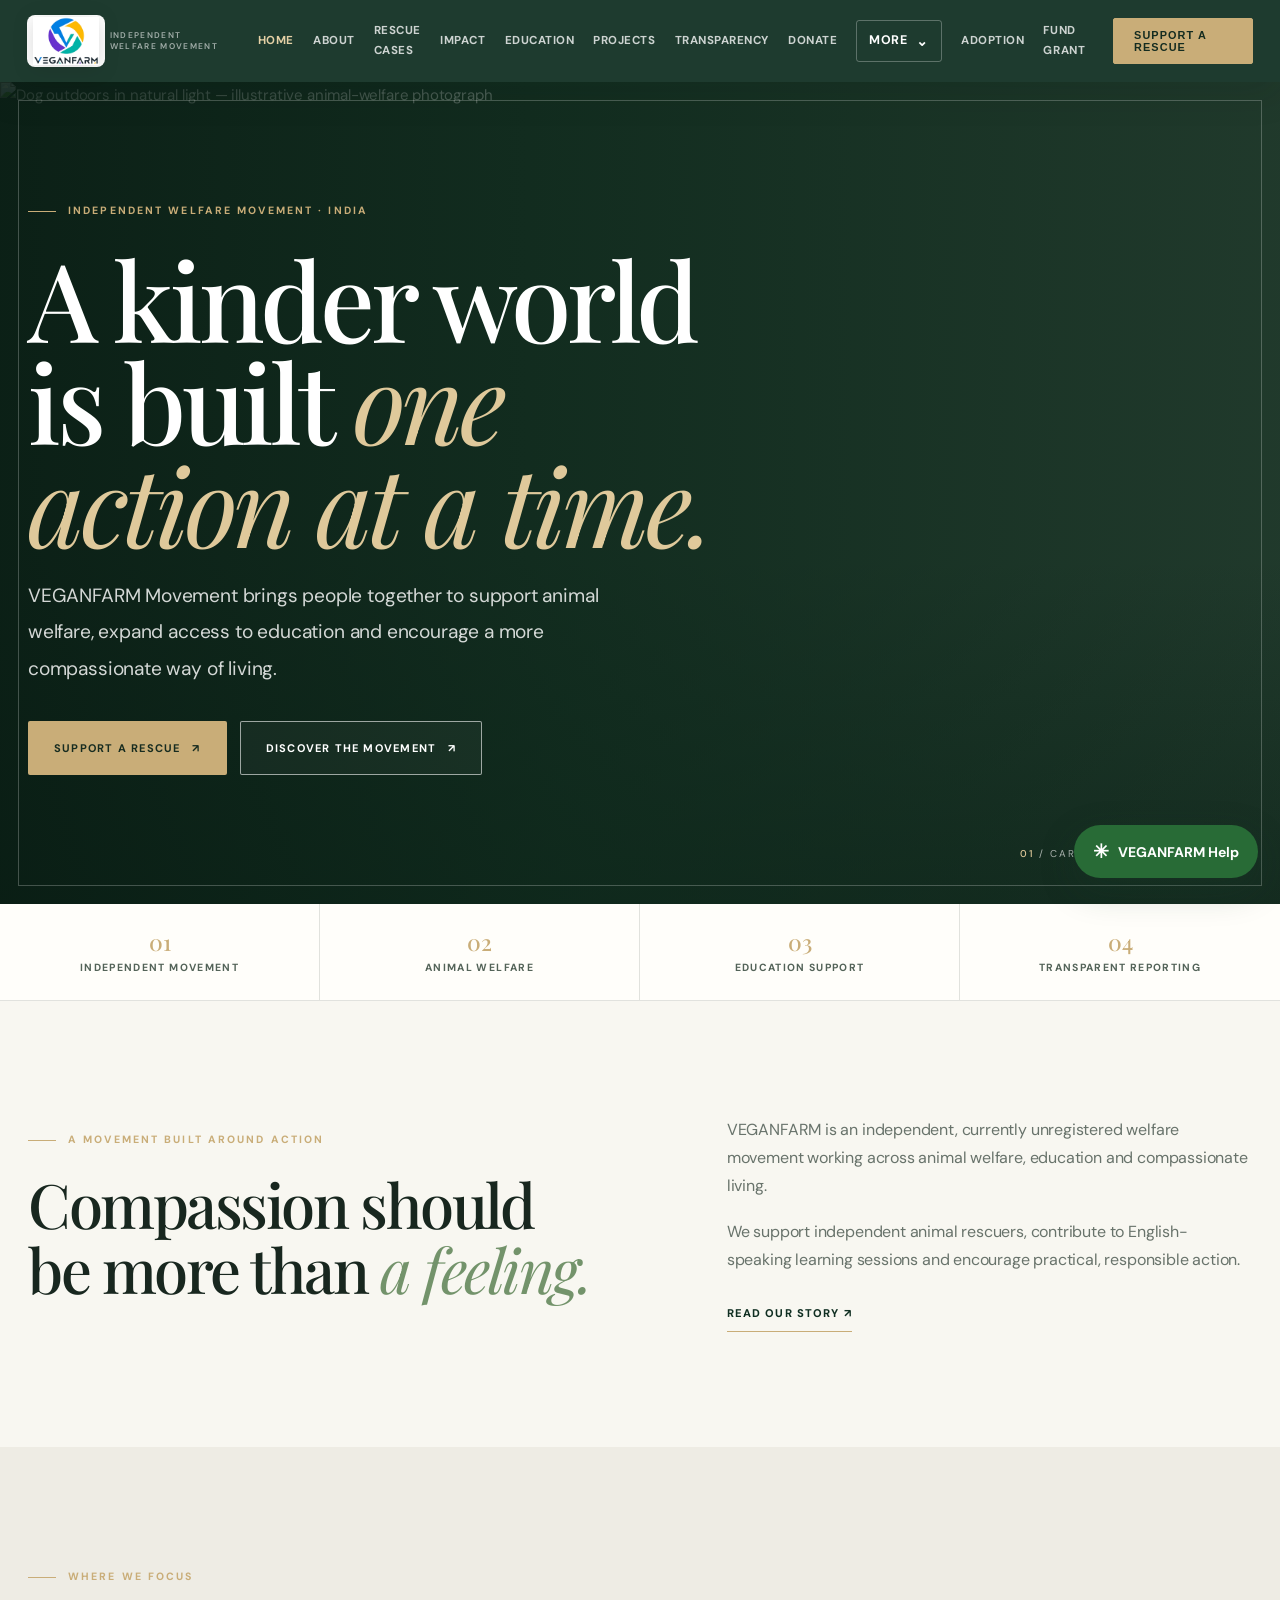
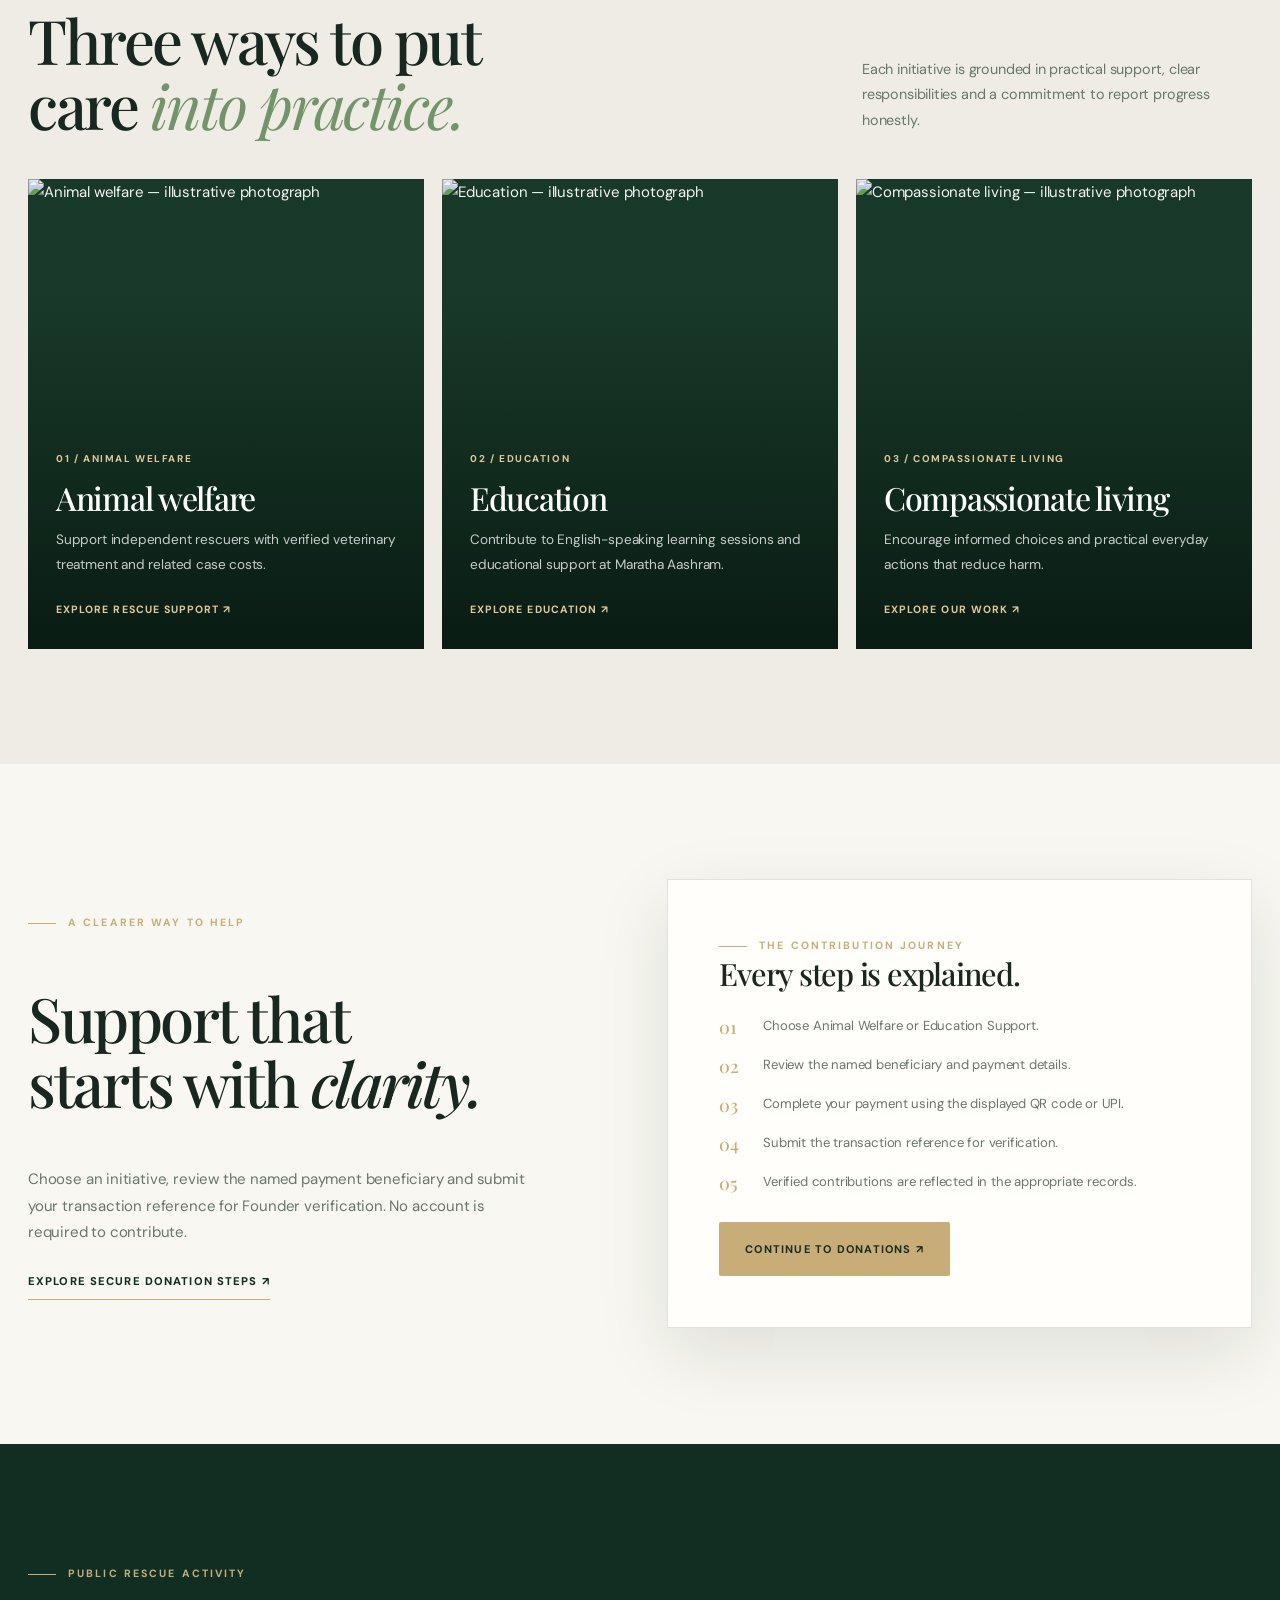
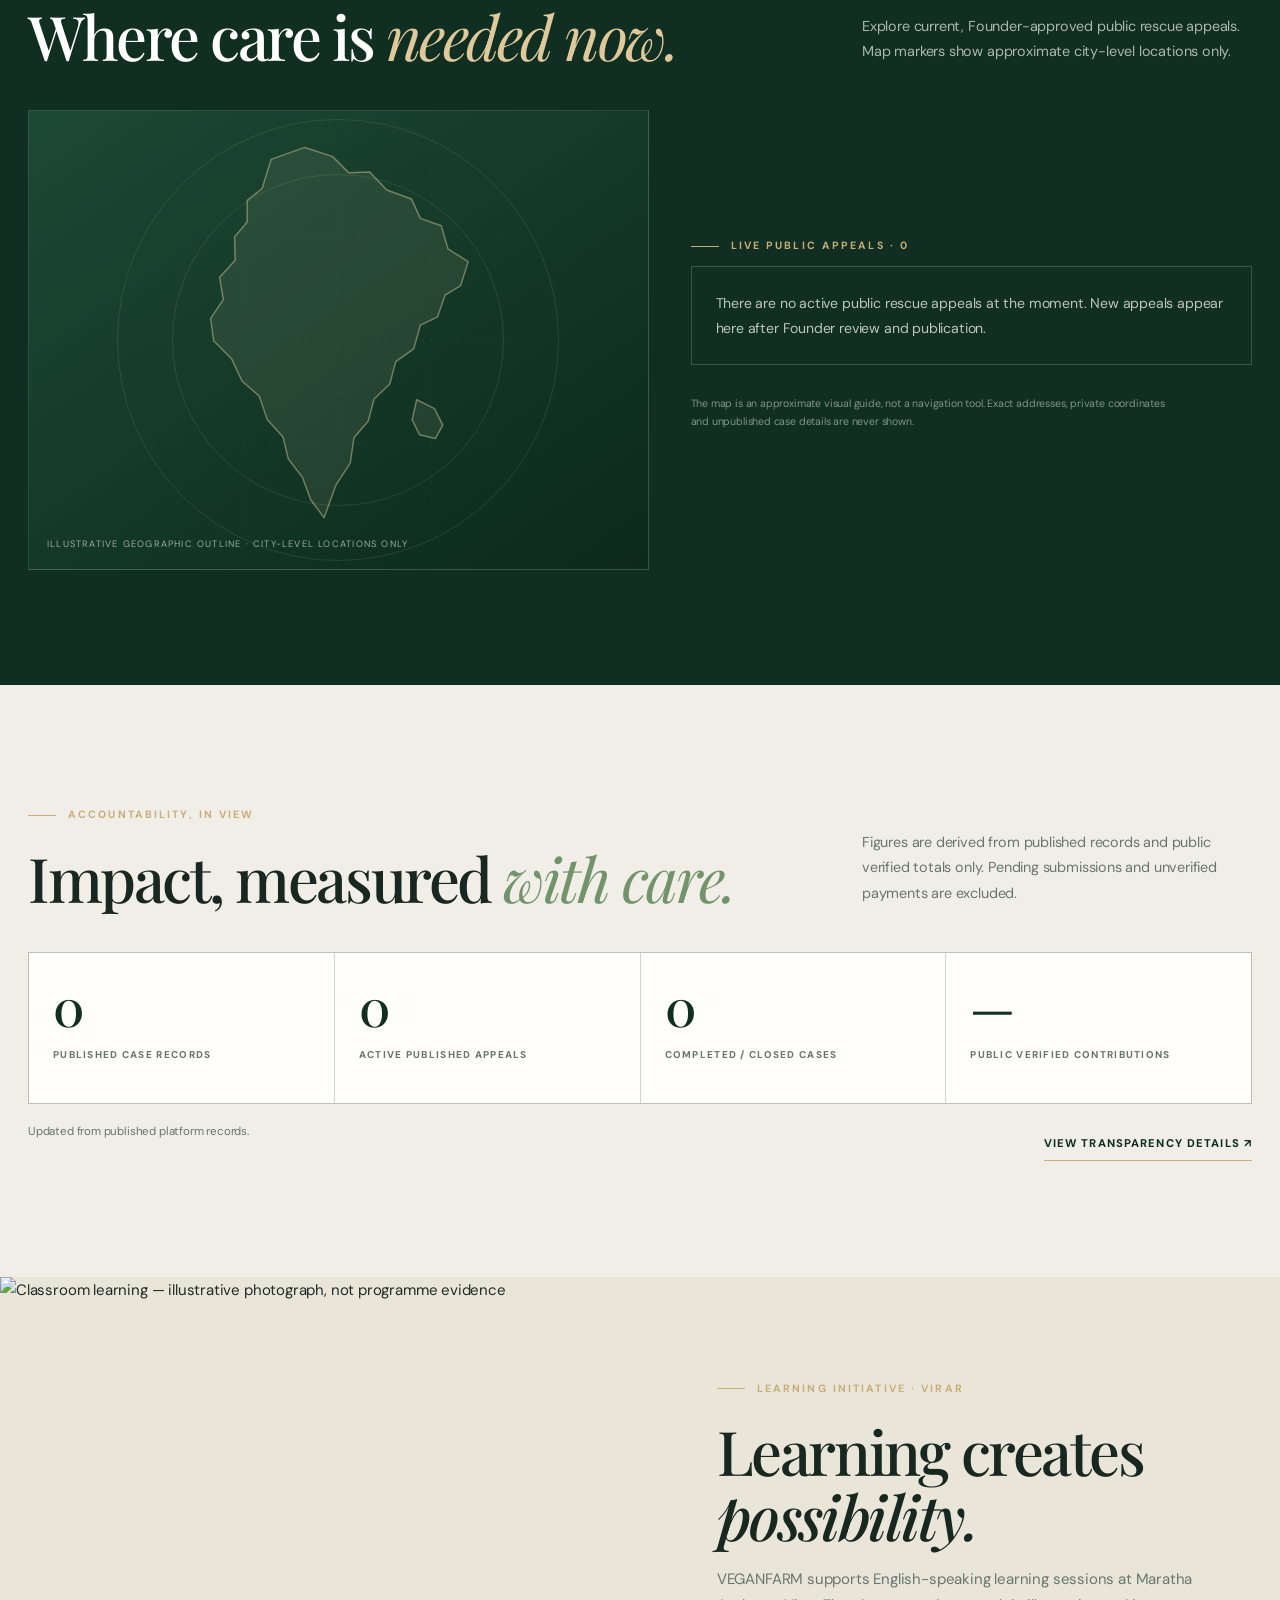
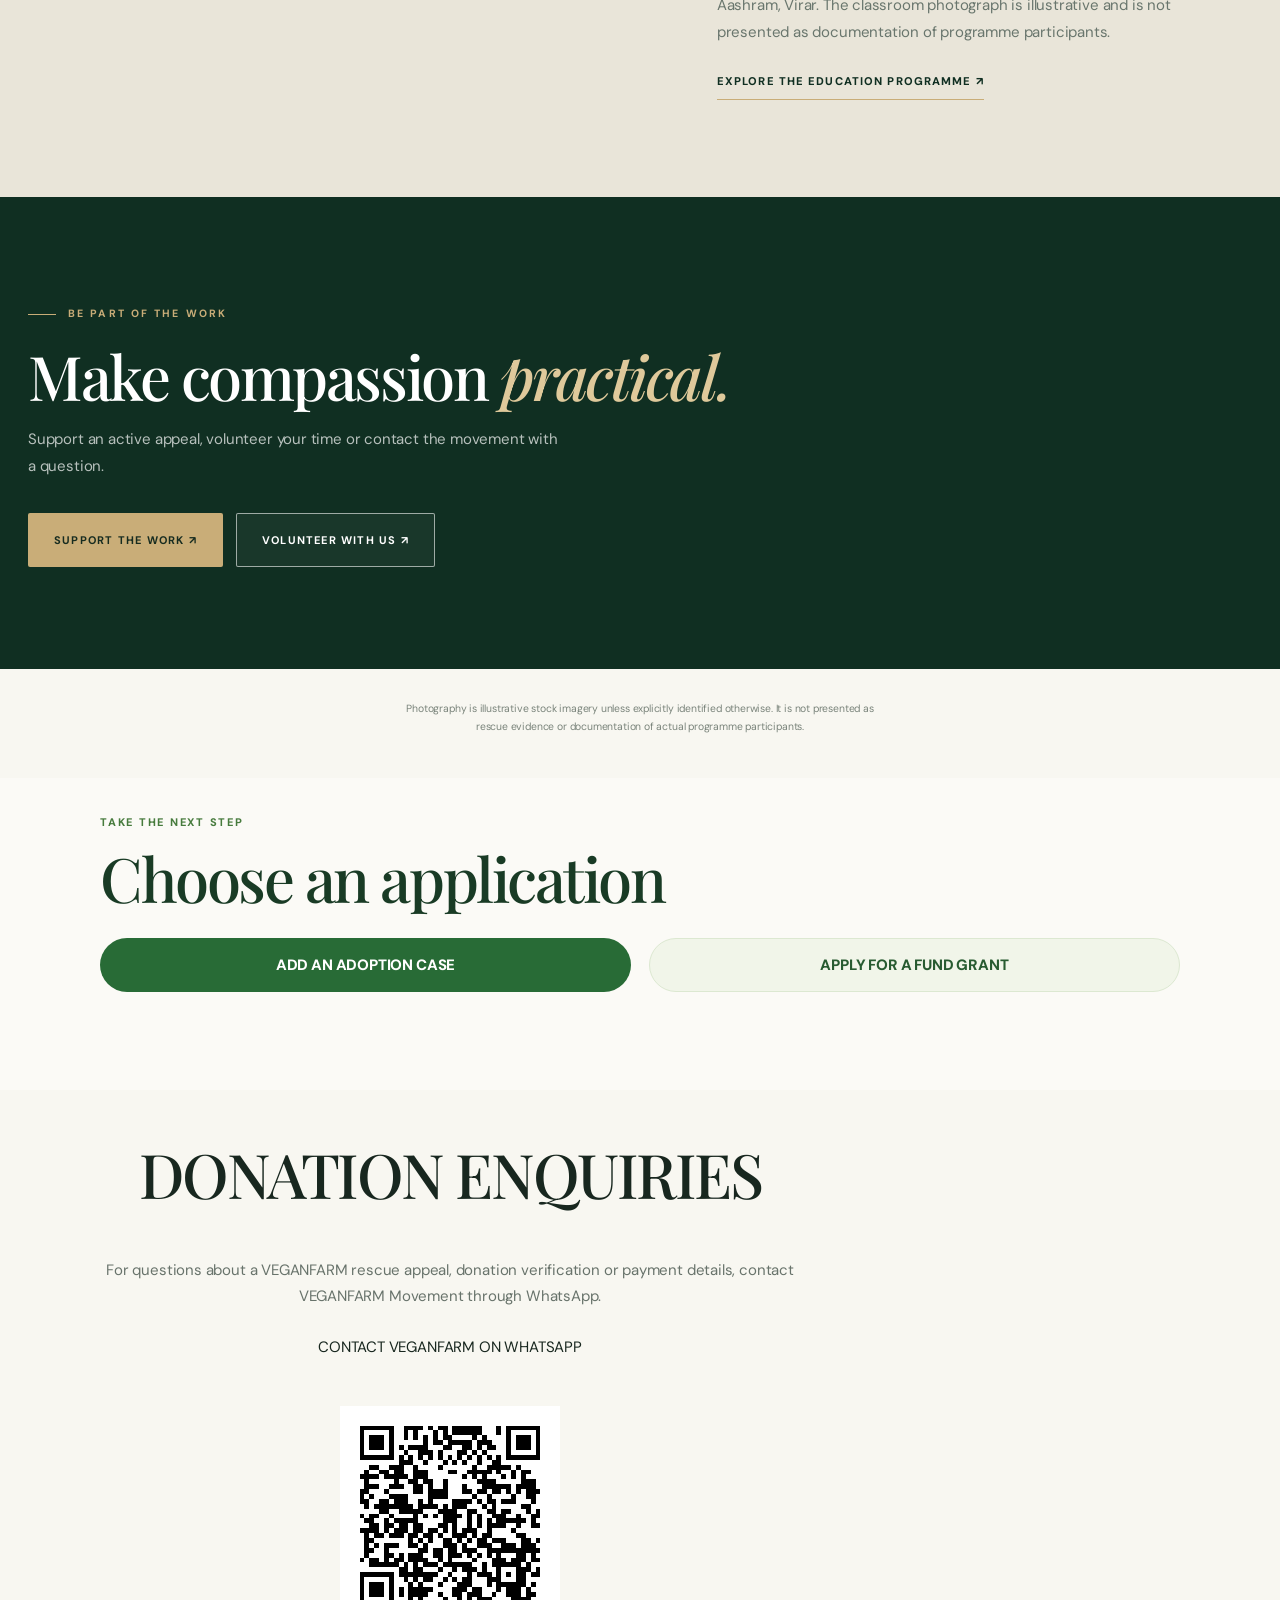
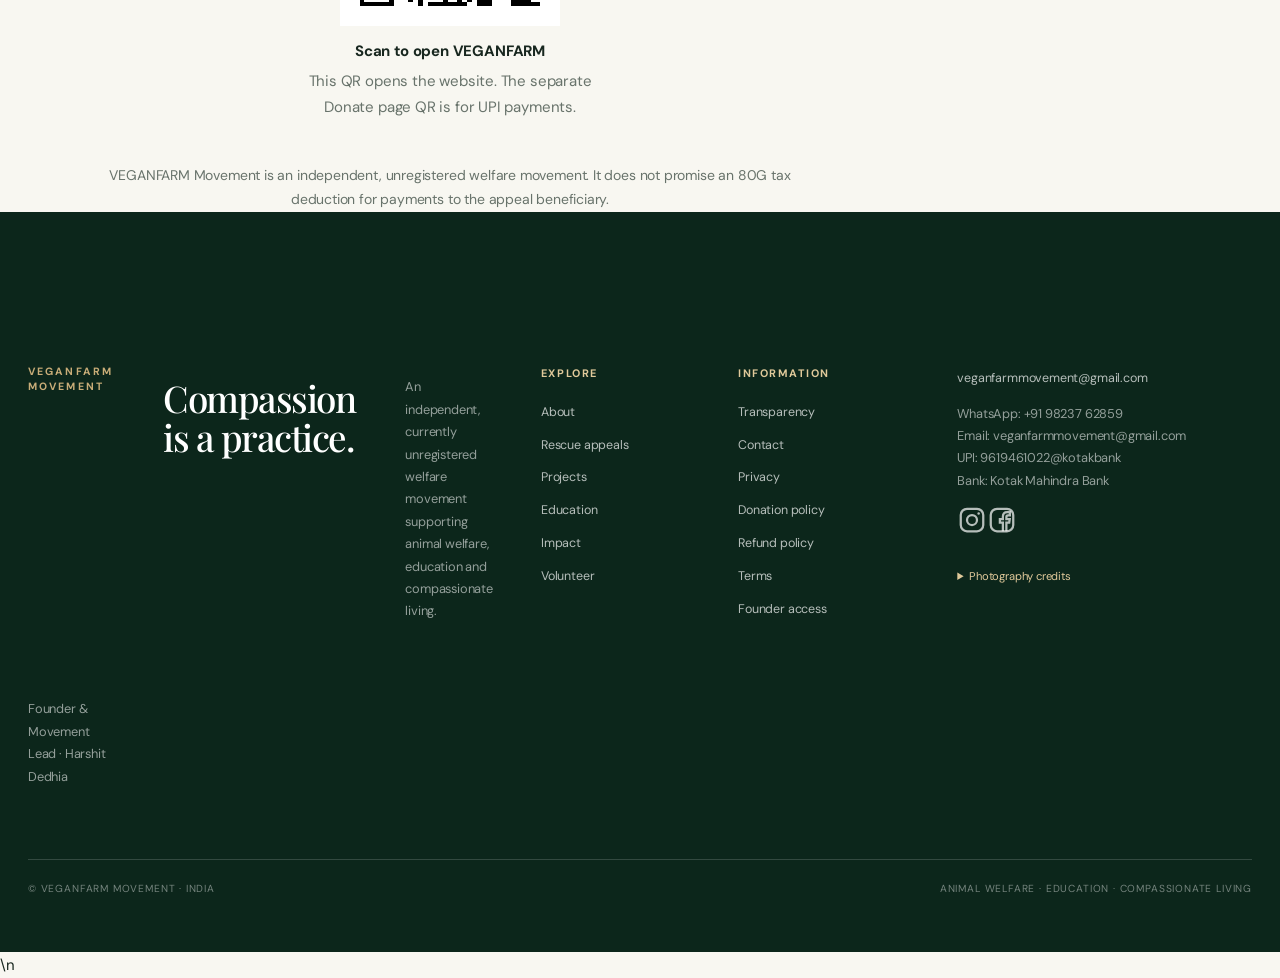
==== commit d949533e: "Refresh adoption dashboard script after rendering fix" ====
--- a/index.html
+++ b/index.html
@@ -2575,6 +2575,6 @@
 
 <script src="assets/veganfarm-frontend-v2.js?v=20261125-impact-education-4"></script>
 <script src="assets/veganfarm-luxury-cinematic.js?v=20261125-reveal-2"></script>
-<script src="assets/veganfarm-public-applications.js?v=20261128-adoption-dashboard-2"></script>
+<script src="assets/veganfarm-public-applications.js?v=20261128-adoption-dashboard-3"></script>
 <script src="assets/veganfarm-founder-admin.js?v=20261127-adoption-live-1" defer></script>
 <script src="assets/veganfarm-help-assistant.js?v=20261127-help-2" defer></script>\n</body></html>
